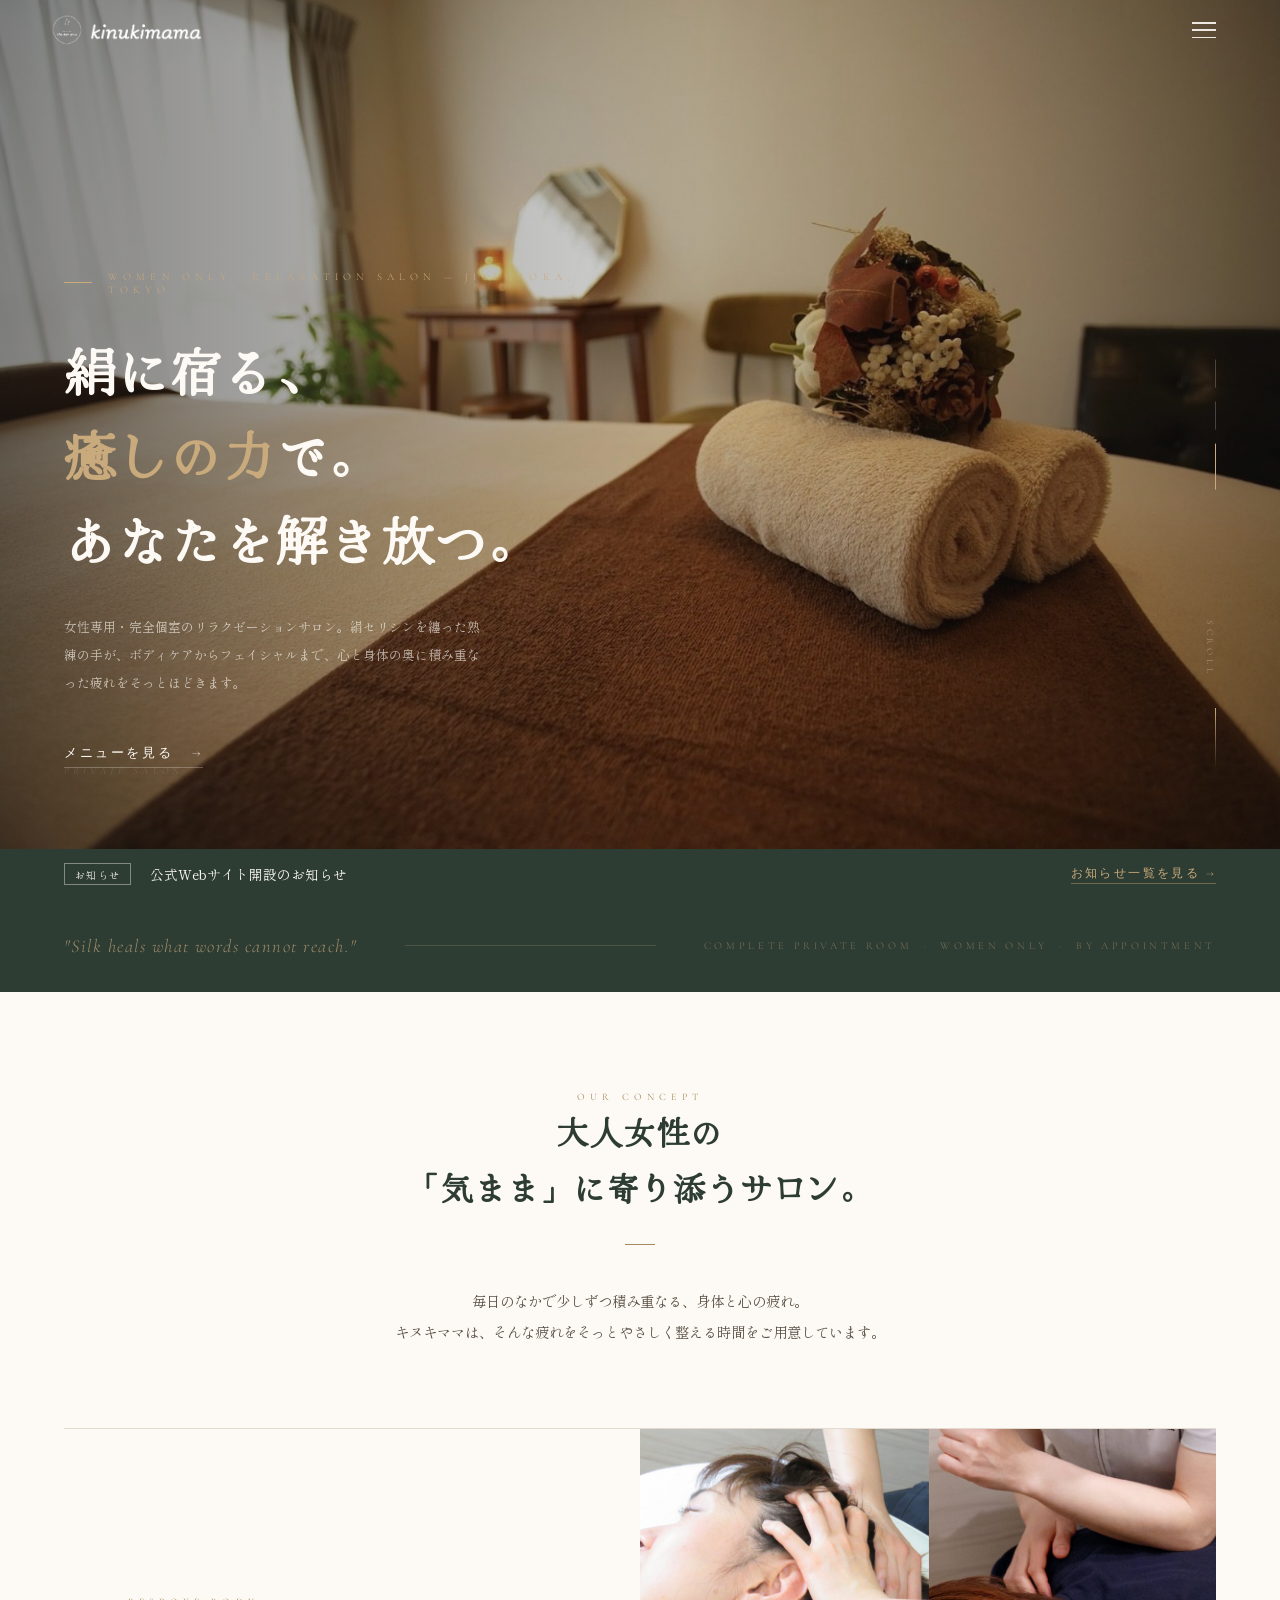
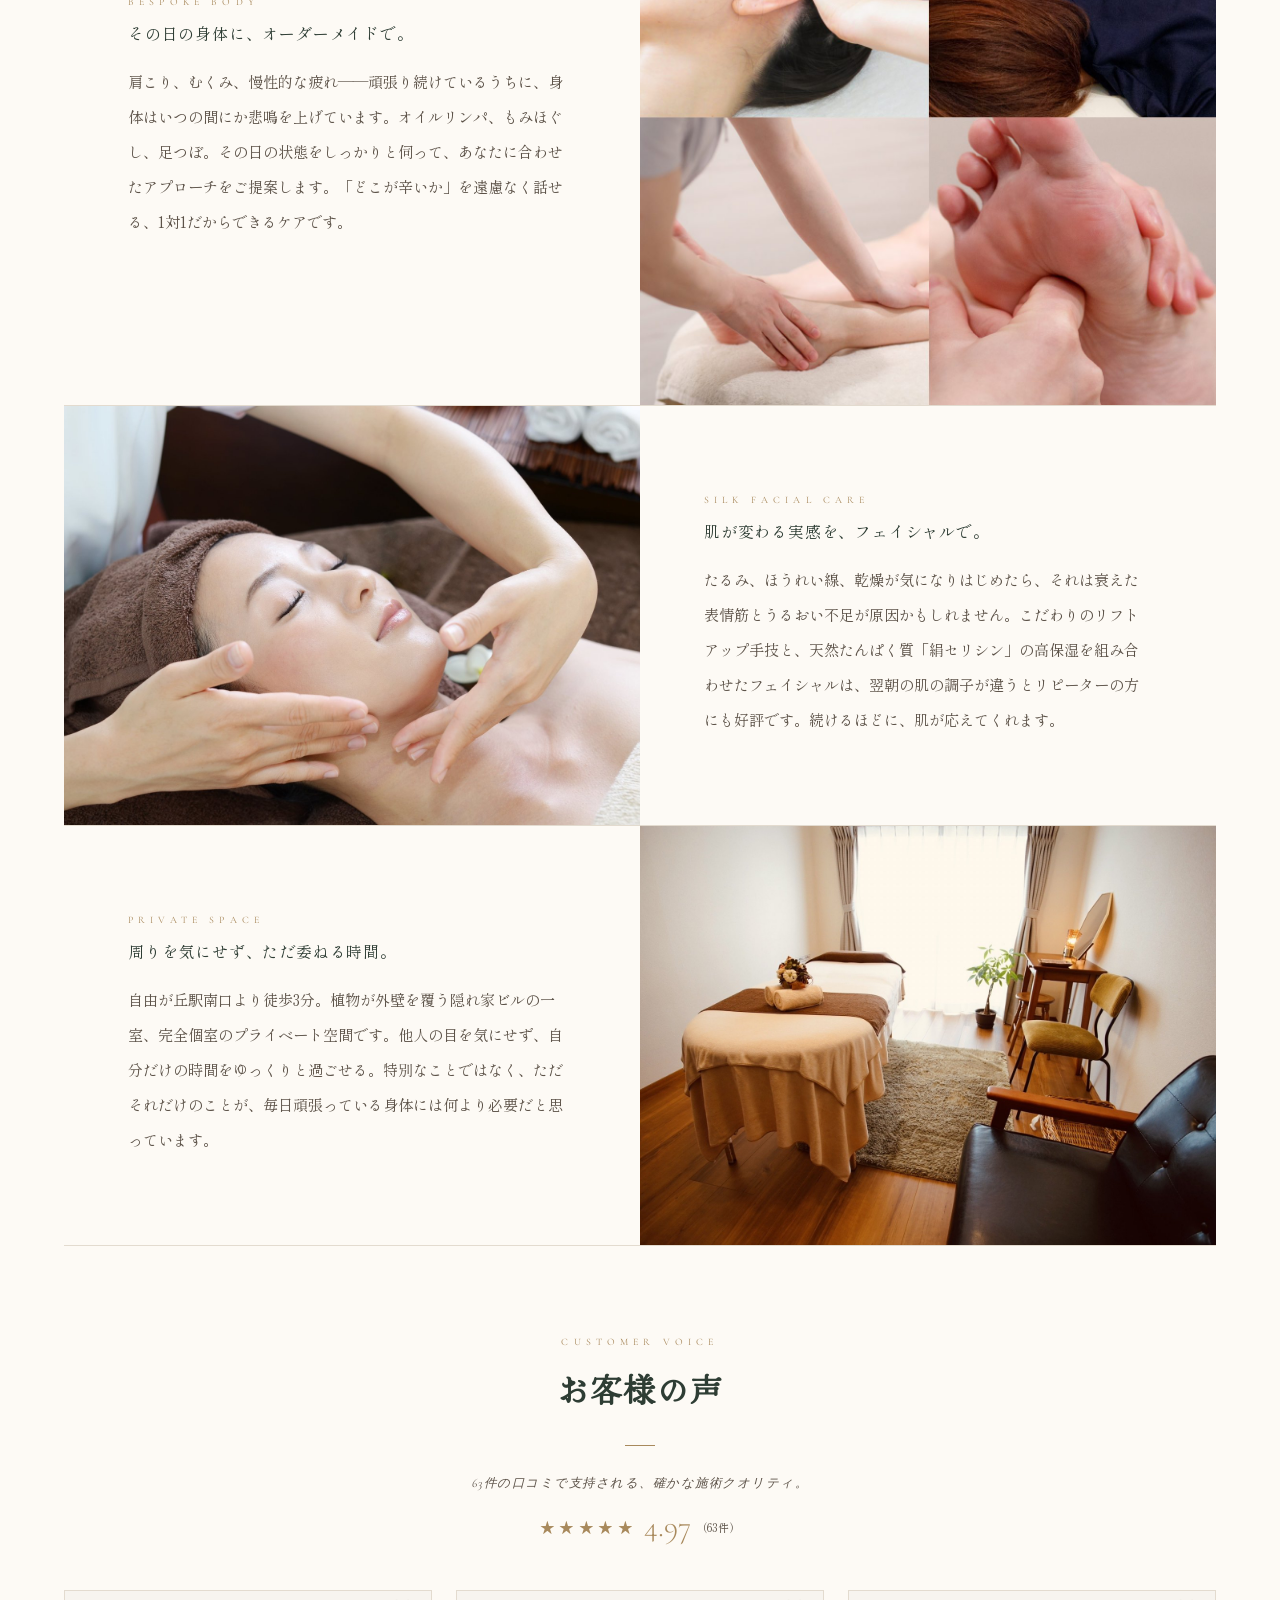
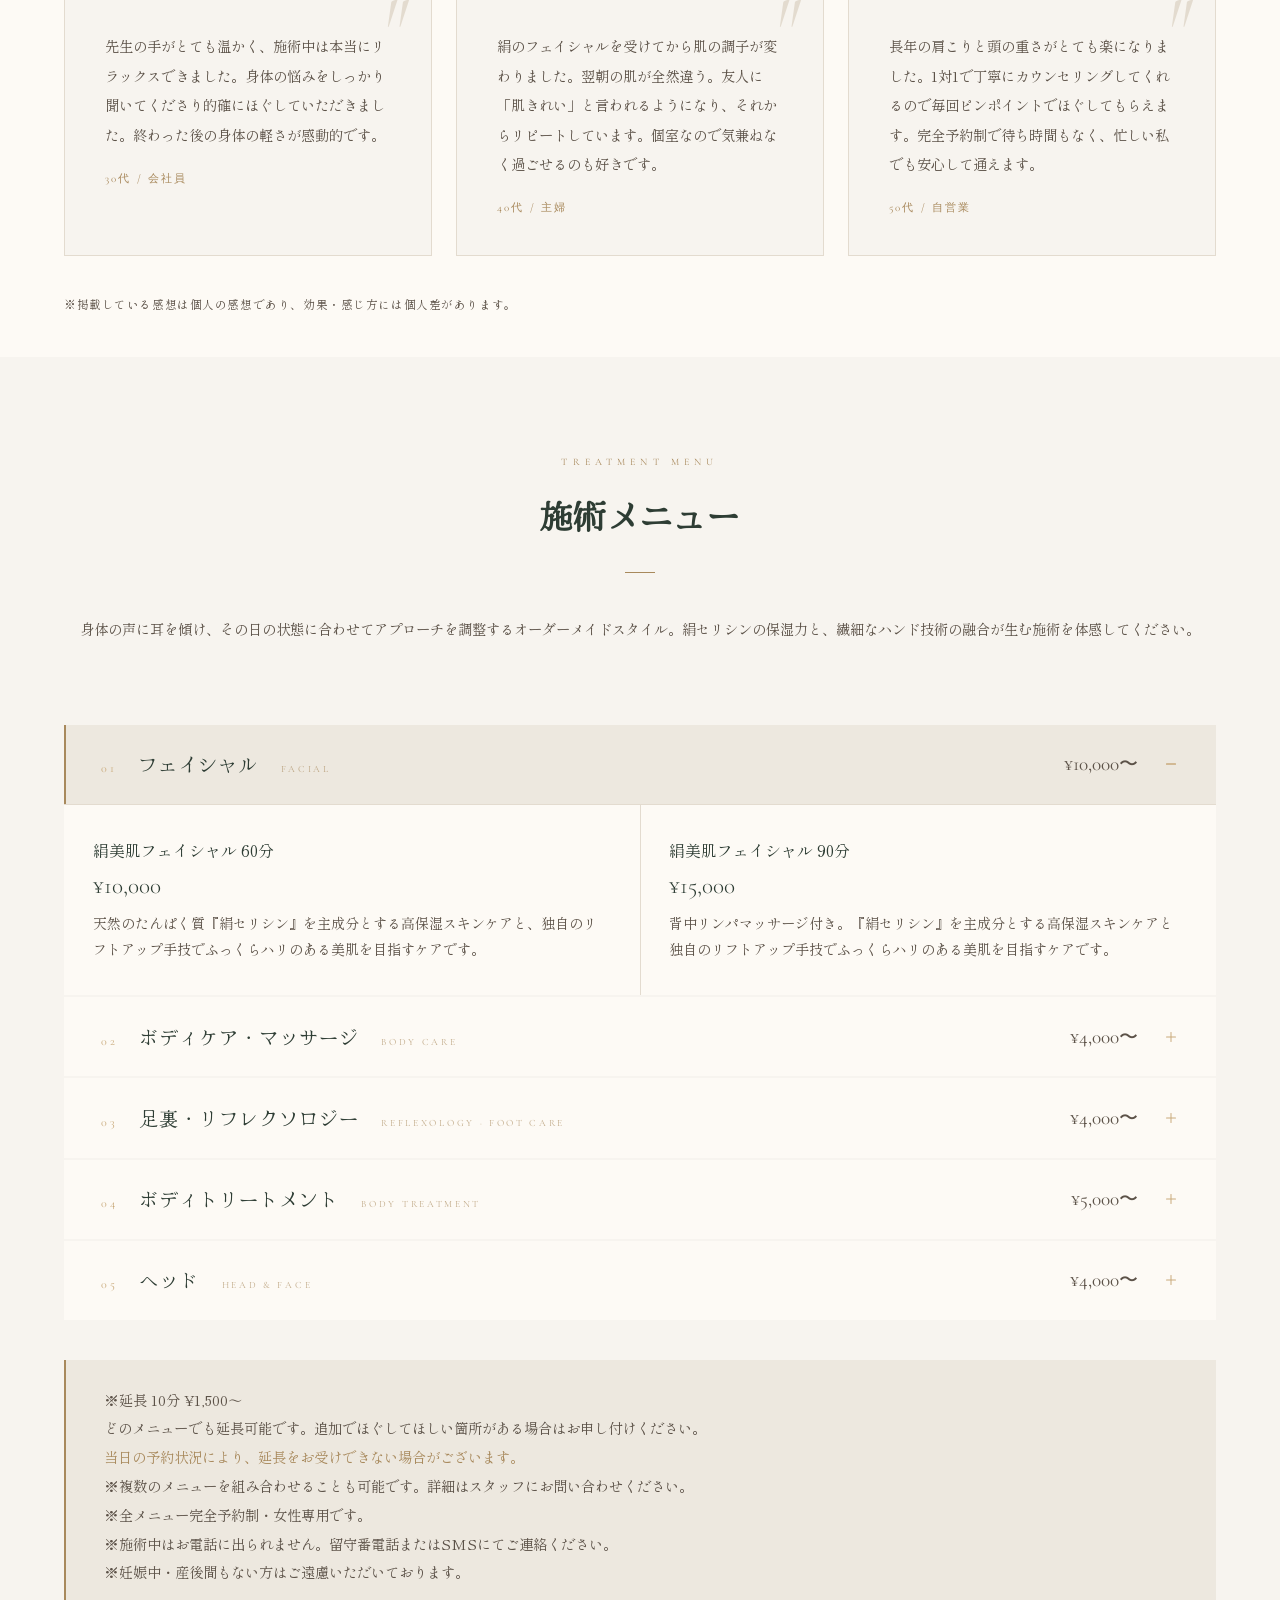
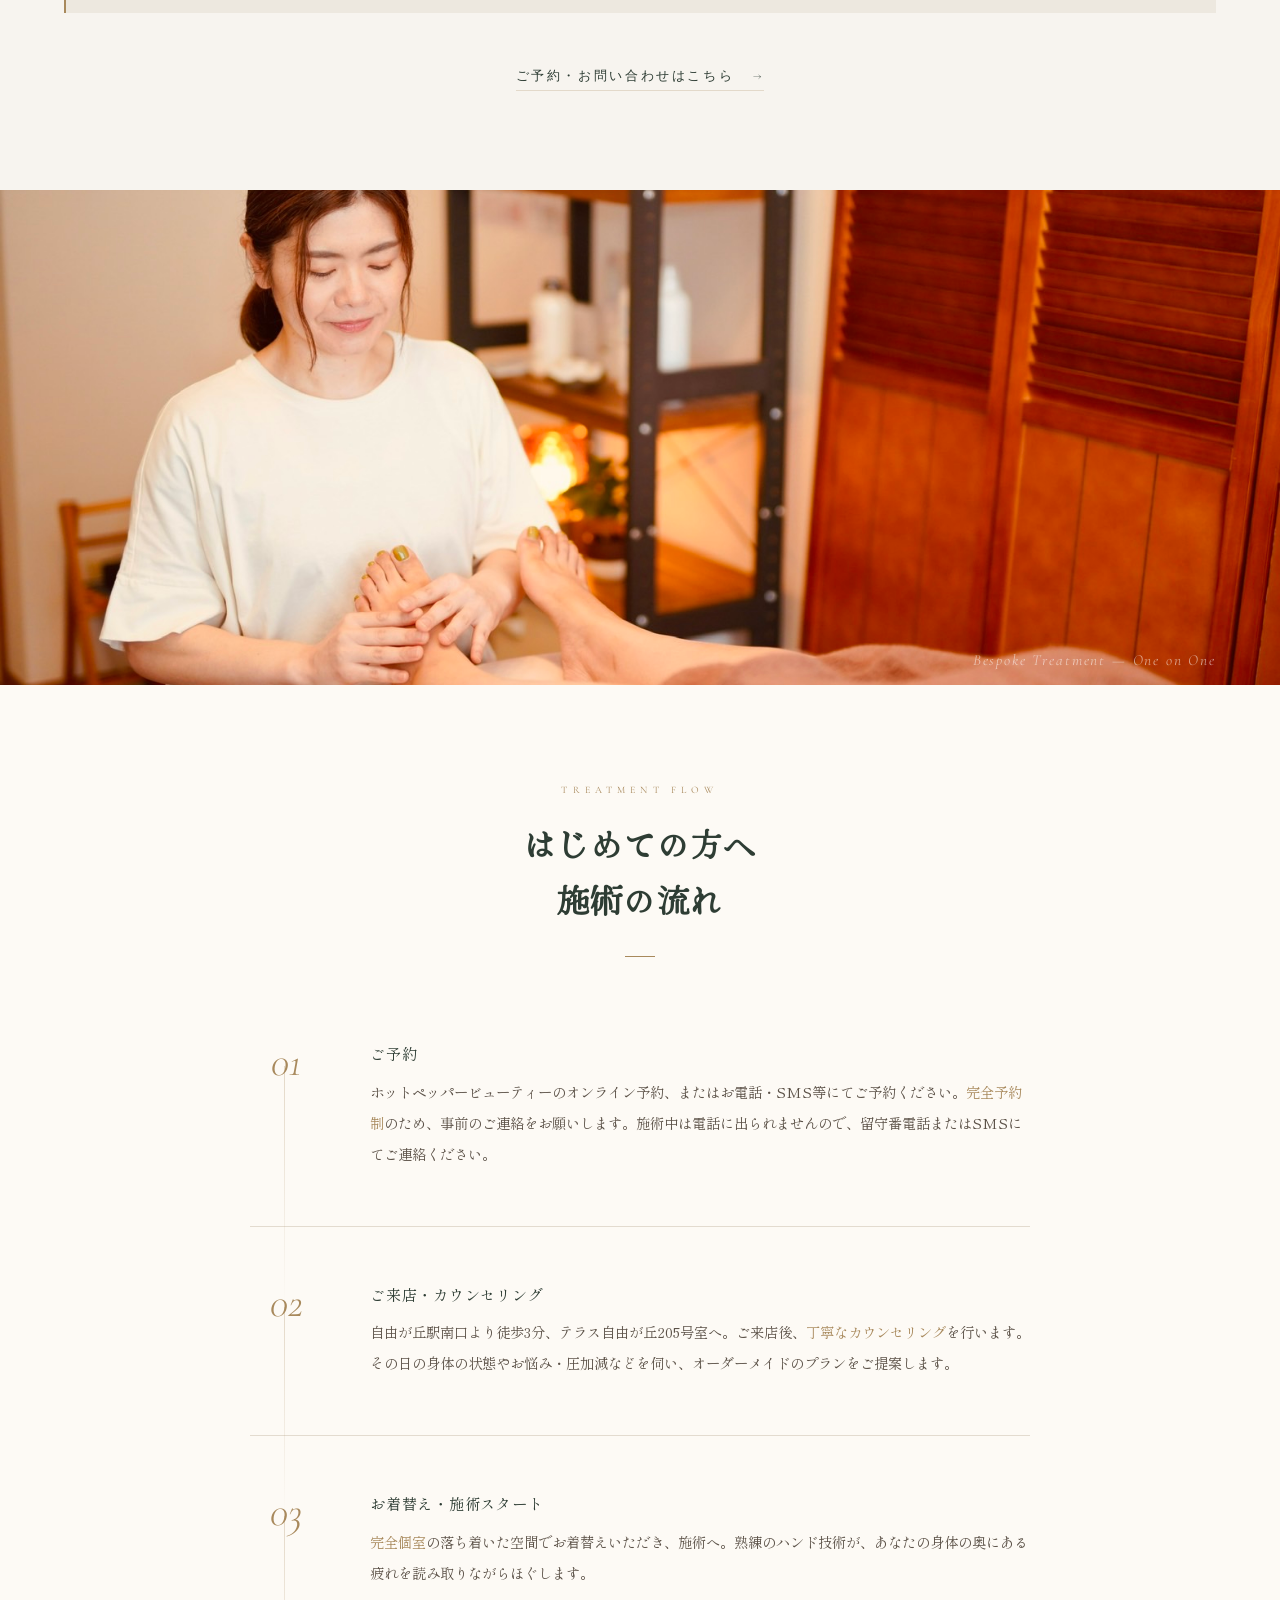
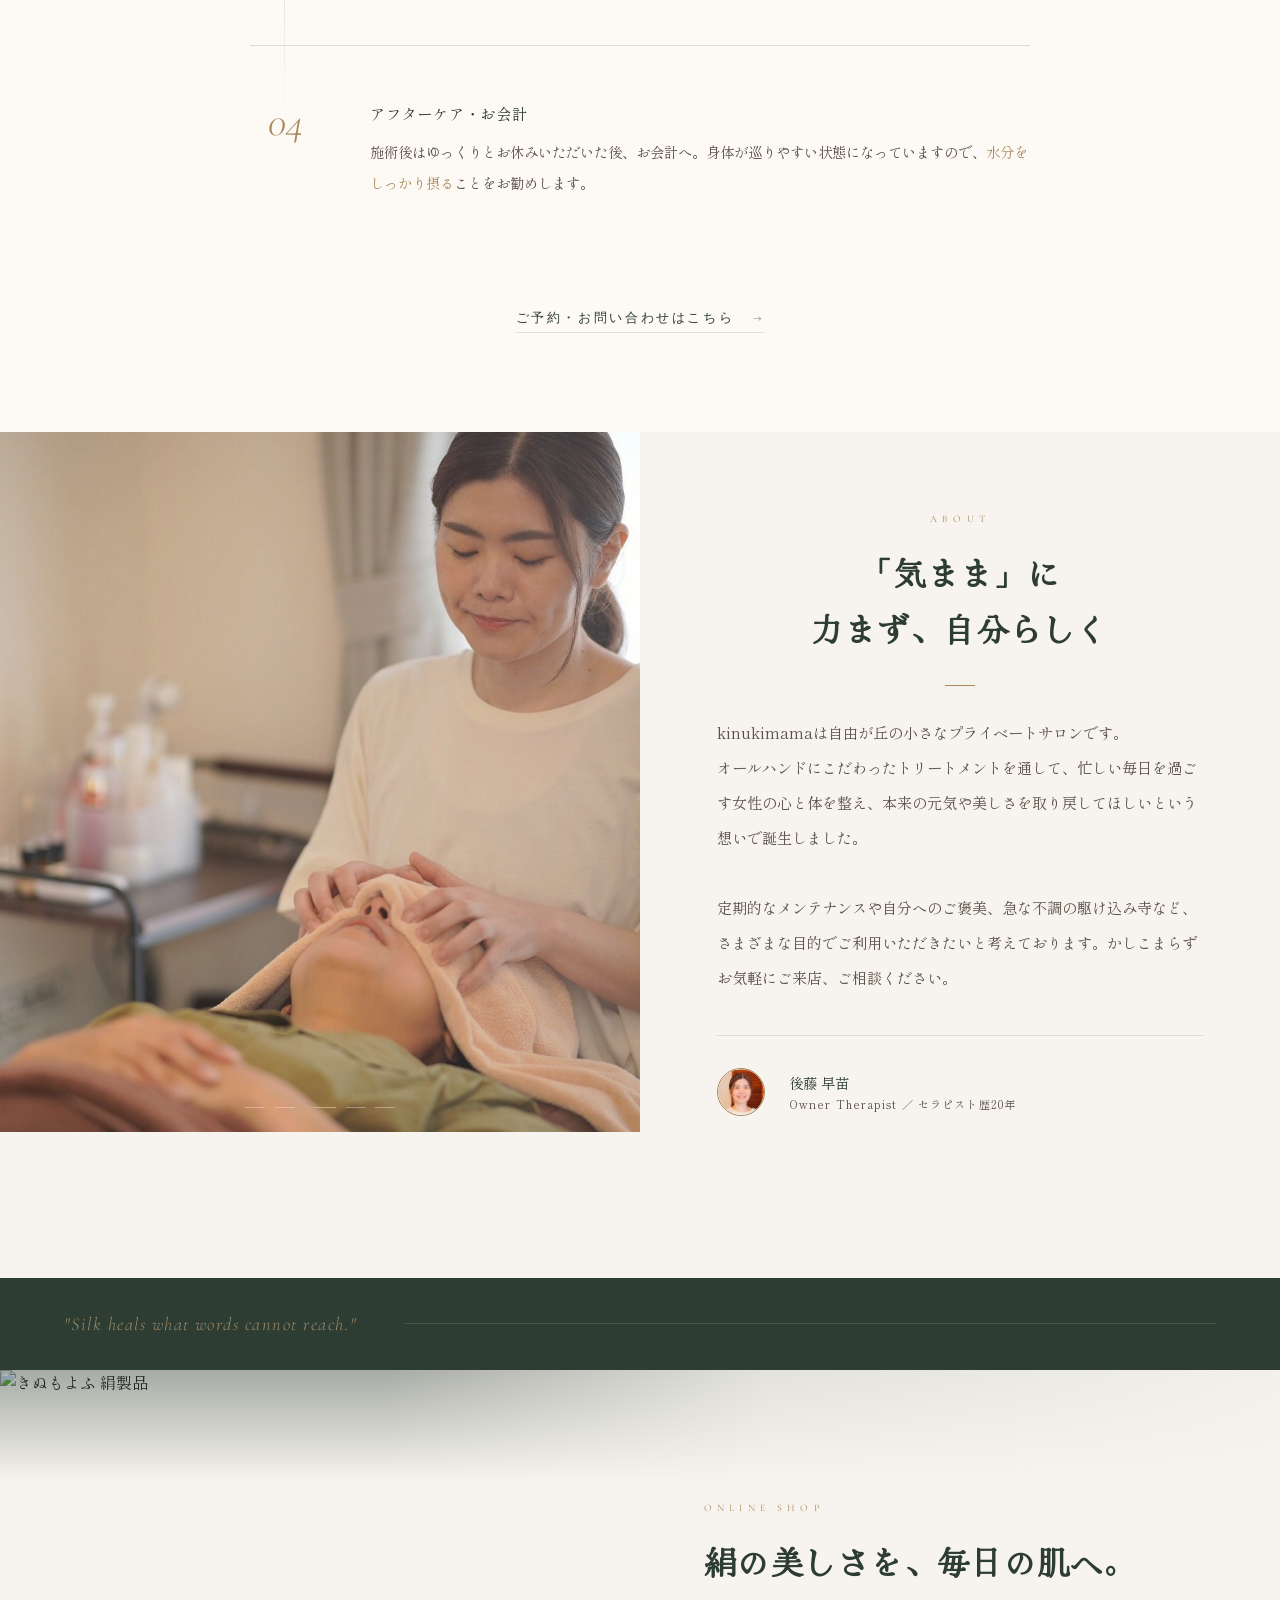
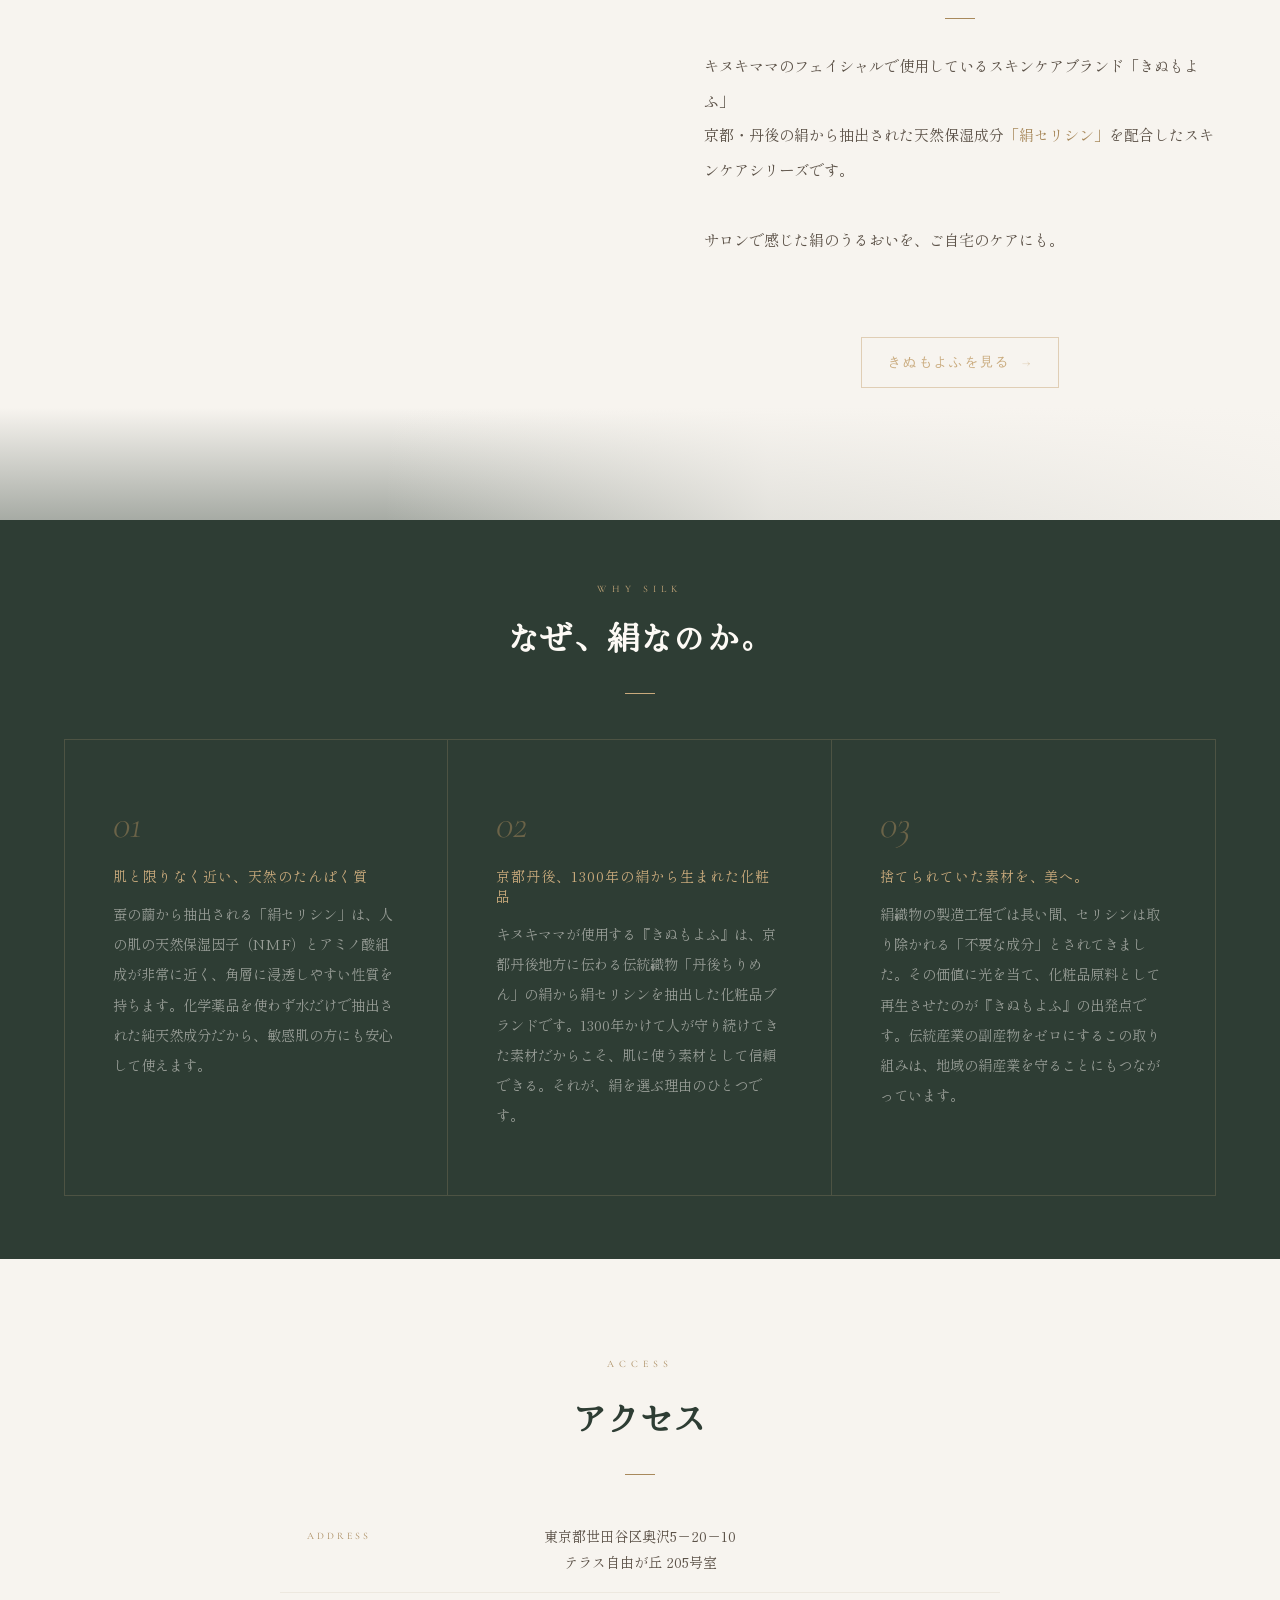
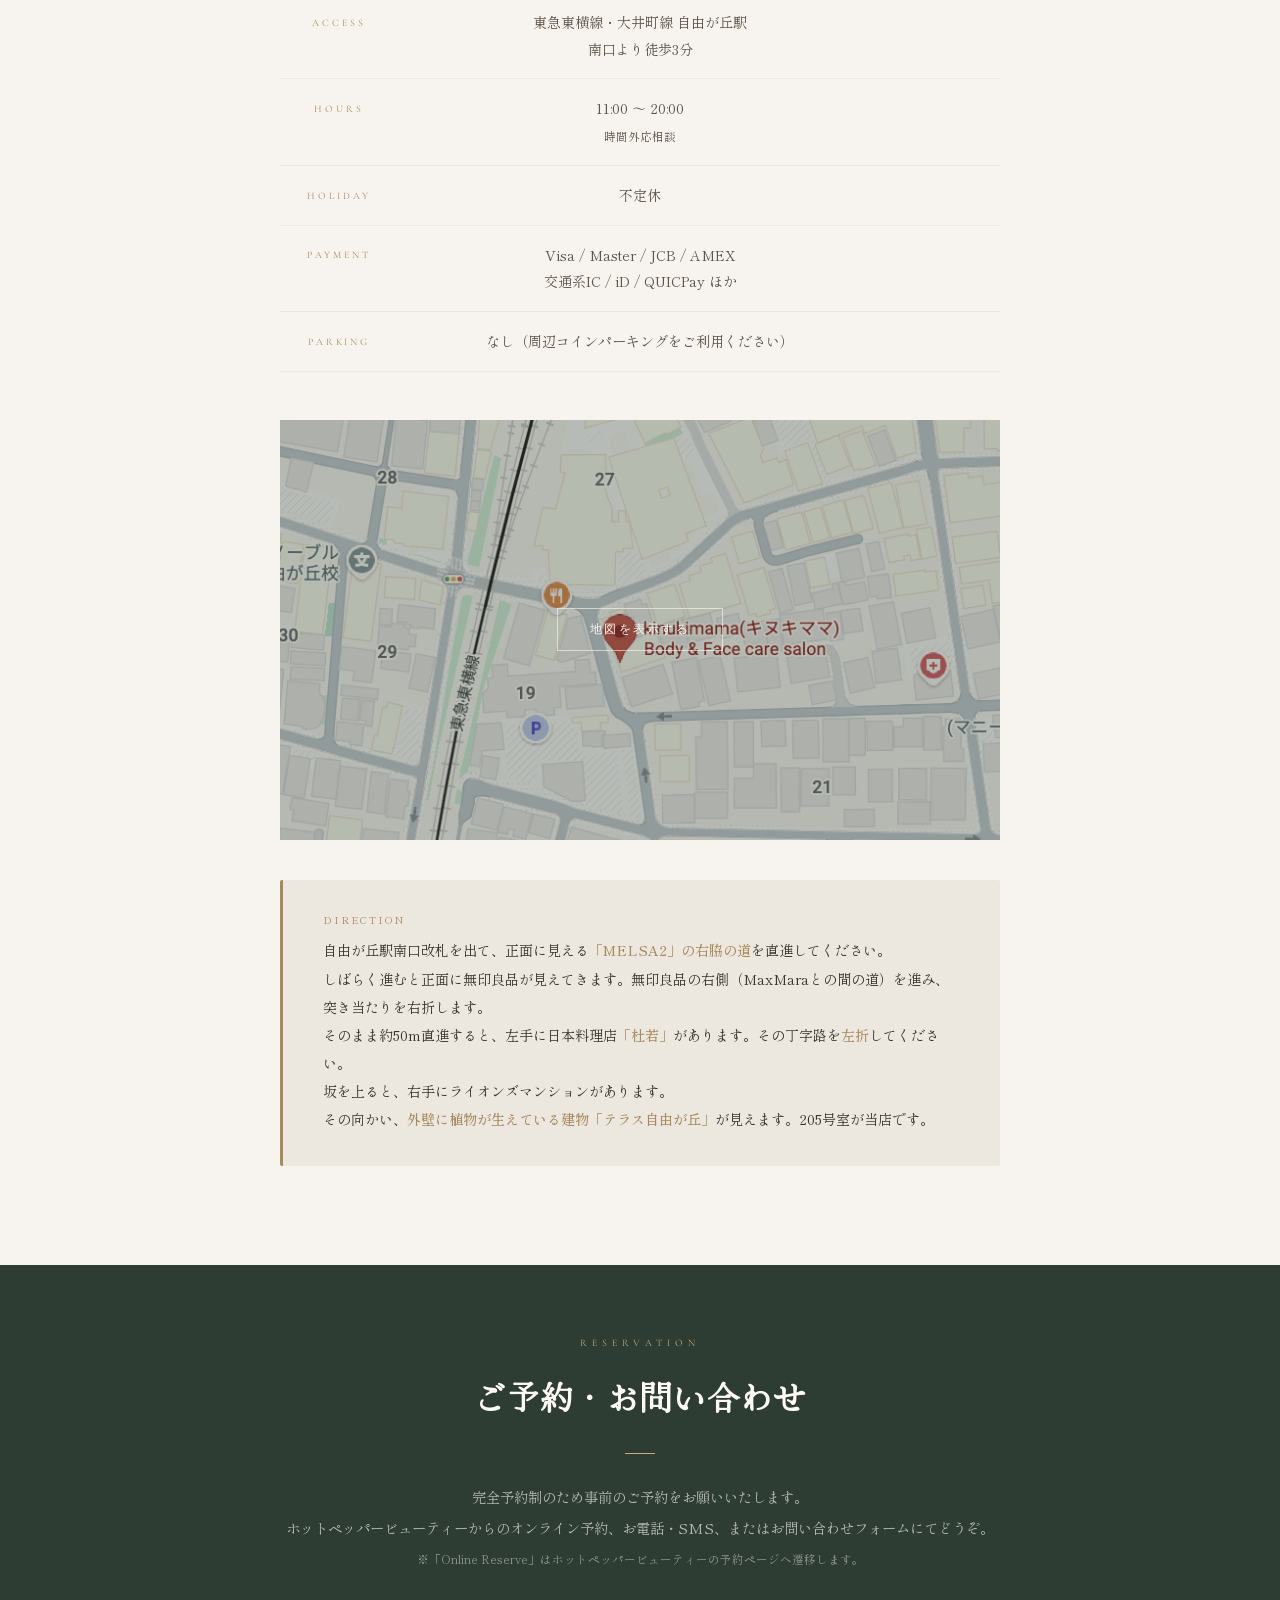
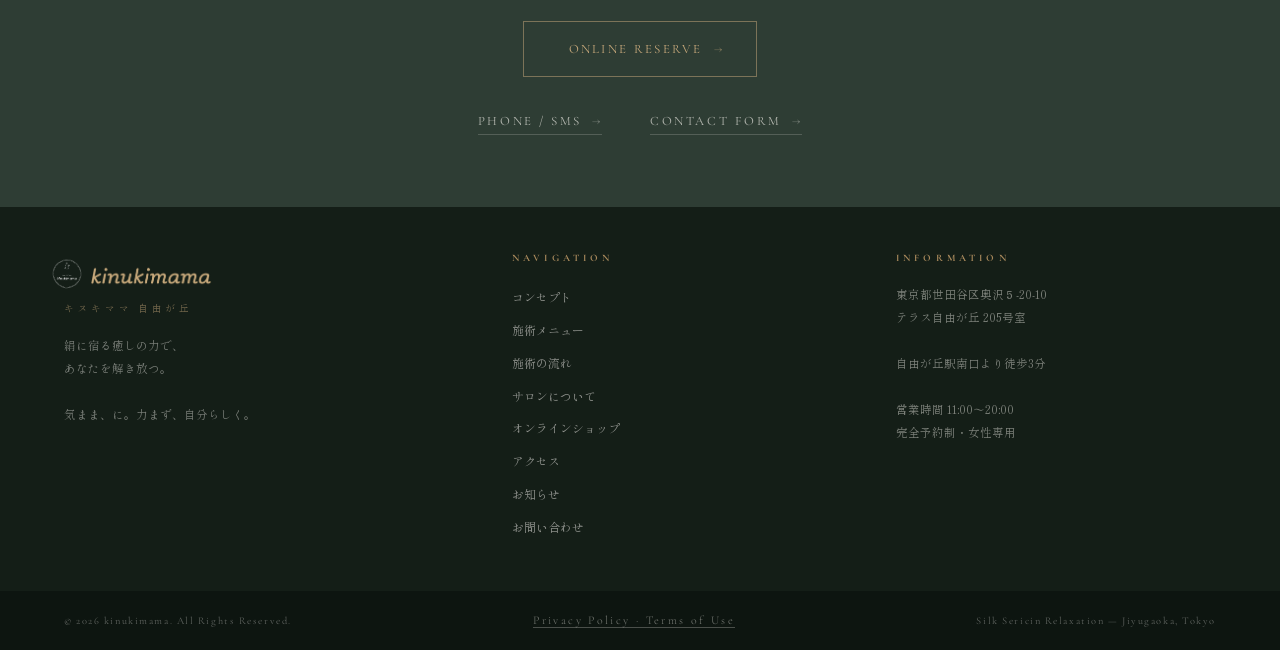
==== index.html @ 352c9c09 "ドロワーcontact削除" ====
<!DOCTYPE html>
<html lang="ja">
<head>
<meta charset="UTF-8">
<meta name="viewport" content="width=device-width, initial-scale=1.0, viewport-fit=cover">
<meta name="theme-color" content="#2E3D34">
<meta name="description" content="東京・自由が丘の女性専用・完全個室リラクゼーションサロン。絹セリシンを使ったフェイシャルとボディケアで、心と身体の疲れをほどきます。東急東横線・大井町線 自由が丘駅南口より徒歩3分。">
<script>if(new URLSearchParams(location.search).get('skip'))document.documentElement.classList.add('skip-loader');</script>
<title>キヌキママ｜東京・自由が丘の女性専用リラクゼーションサロン</title>
<link rel="icon" type="image/png" href="images/favicon.png">
<link rel="apple-touch-icon" href="images/favicon.png">
<link rel="canonical" href="https://kinukimama.com/">

<!-- OGP / SNS CARD -->
<meta property="og:type" content="website">
<meta property="og:site_name" content="kinukimama｜キヌキママ">
<meta property="og:title" content="キヌキママ｜東京・自由が丘の女性専用リラクゼーションサロン">
<meta property="og:description" content="東京・自由が丘の完全個室・女性専用リラクゼーションサロン。絹セリシンを使った熟練の手が、ボディケアからフェイシャルまで心と身体の疲れをほどきます。">
<meta property="og:url" content="https://kinukimama.com/">
<meta property="og:image" content="https://kinukimama.com/images/img_jpg_008.jpg">
<meta property="og:locale" content="ja_JP">
<meta name="twitter:card" content="summary_large_image">
<meta name="twitter:title" content="キヌキママ｜東京・自由が丘の女性専用リラクゼーションサロン">
<meta name="twitter:description" content="東京・自由が丘の完全個室・女性専用リラクゼーションサロン。絹セリシンを使った熟練の手が、ボディケアからフェイシャルまで心と身体の疲れをほどきます。">
<meta name="twitter:image" content="https://kinukimama.com/images/img_jpg_008.jpg">
<link rel="preconnect" href="https://fonts.googleapis.com">
<link rel="preconnect" href="https://fonts.gstatic.com" crossorigin>
<link href="https://fonts.googleapis.com/css2?family=Cormorant+Garamond:ital,wght@0,300;0,400;0,600;1,300;1,400;1,600&family=Hina+Mincho&family=Shippori+Mincho+B1:wght@400;500&family=Cormorant:ital,wght@1,300;1,400&display=swap" rel="stylesheet">
<link rel="stylesheet" href="style.css">

<!-- Google Analytics -->
<script async src="https://www.googletagmanager.com/gtag/js?id=G-9M1DLZXFLX"></script>
<script>
  window.dataLayer = window.dataLayer || [];
  function gtag(){dataLayer.push(arguments);}
  gtag('js', new Date());
  gtag('config', 'G-9M1DLZXFLX');
</script>
<script src="https://cdn.jsdelivr.net/npm/marked/marked.min.js"></script>
<link rel="preload" as="image" href="images/img_jpg_001.jpg">
<script type="application/ld+json">
{
  "@context": "https://schema.org",
  "@type": "HealthAndBeautyBusiness",
  "name": "kinukimama（キヌキママ）",
  "url": "https://kinukimama.com",
  "image": "https://kinukimama.com/images/img_jpg_008.jpg",
  "description": "東京・自由が丘の女性専用・完全個室リラクゼーションサロン。絹セリシンを使ったフェイシャルとボディケアで、心と身体の疲れをほどきます。",
  "address": {
    "@type": "PostalAddress",
    "streetAddress": "奥沢5-20-10 テラス自由が丘205号室",
    "addressLocality": "世田谷区",
    "addressRegion": "東京都",
    "postalCode": "158-0083",
    "addressCountry": "JP"
  },
  "geo": {
    "@type": "GeoCoordinates",
    "latitude": 35.605996,
    "longitude": 139.668536
  },
  "telephone": "08029662594",
  "openingHours": "Mo,Tu,We,Th,Fr,Sa,Su 11:00-20:00",
  "priceRange": "¥¥",
  "amenityFeature": [
    {"@type": "LocationFeatureSpecification", "name": "完全個室", "value": true},
    {"@type": "LocationFeatureSpecification", "name": "女性専用", "value": true},
    {"@type": "LocationFeatureSpecification", "name": "完全予約制", "value": true}
  ]
}
</script>
</head>

<body>
<!-- LOADER -->
<div class="loader" id="loader"><img class="loader-logo" src="images/img_png_001.png" alt="kinukimama"><span class="loader-sub">Jiyugaoka, Tokyo</span></div>

<!-- NAV -->
<nav id="nav">
  <a href="#" class="logo">
    <span class="logo-img-wrap">
      <img class="logo-white" src="images/img_png_001.png" alt="kinukimama">
      <img class="logo-green" src="images/img_png_green.png" alt="kinukimama">
    </span>
    <span class="logo-text-wrap">
      <img class="logo-txt-white" src="images/logo_kk_white.png" alt="kinukimama">
      <img class="logo-txt-green" src="images/logo_kk_green.png" alt="kinukimama">
    </span>
  </a>
    <button class="burger" id="burger" aria-label="メニューを開く">
    <span></span><span></span><span></span>
  </button>
</nav>

<!-- Drawer -->
<div class="nav-drawer" id="navDrawer">
  <ul class="drawer-links">
    <li><a href="#concept"><span class="link-en">Concept</span><span class="link-ja">コンセプト</span></a></li>
    <li><a href="#menu"><span class="link-en">Menu</span><span class="link-ja">施術メニュー</span></a></li>
    <li><a href="#flow"><span class="link-en">Flow</span><span class="link-ja">施術の流れ</span></a></li>
    <li><a href="#about"><span class="link-en">About</span><span class="link-ja">サロンについて</span></a></li>
    <li><a href="shop.html"><span class="link-en">Kinumoyou</span><span class="link-ja">きぬもよふ</span></a></li>
    <li><a href="#access"><span class="link-en">Access</span><span class="link-ja">アクセス</span></a></li>
  </ul>
  <div class="drawer-cta-wrap">
    <a href="#contact" class="drawer-cta">
      <span class="cta-ja">ご予約はこちら</span>
      <span class="drawer-cta-circle">
        <span class="drawer-cta-circle-bar"></span>
      </span>
    </a>
  </div>
</div>
<div class="drawer-overlay" id="drawerOverlay"></div>

<!-- HERO -->
<section class="hero">
  <div class="hero-slides">
    <div class="hero-slide active">
      <img src="images/img_jpg_001.jpg" alt="絹セリシンのイメージ">
      <span class="hero-slide-label">Silk Sericin</span>
    </div>
    <div class="hero-slide">
      <img src="images/img_jpg_016.jpg" alt="キヌキママの施術風景">
      <span class="hero-slide-label">Treatment</span>
    </div>
    <div class="hero-slide">
      <img src="images/img_jpg_003.jpg" alt="自由が丘のプライベートサロン内装">
      <span class="hero-slide-label">Private Salon</span>
    </div>
  </div>
  <div class="hero-veil"></div>

  <!-- ドットナビ -->
  <div class="hero-dots">
    <div class="hero-dot active" data-idx="0"></div>
    <div class="hero-dot" data-idx="1"></div>
    <div class="hero-dot" data-idx="2"></div>
  </div>
  <div class="hero-body">
    <div class="hero-left">
      <div class="h-eyebrow">
        <div class="h-line"></div>
        <span>Women Only · Relaxation Salon — Jiyugaoka, Tokyo</span>
      </div>
      <h1 class="hero-h1">絹に宿る、<br><em>癒しの力</em>で。<br>あなたを解き放つ。</h1>
      <p class="hero-p">女性専用・完全個室のリラクゼーションサロン。絹セリシンを纏った熟練の手が、ボディケアからフェイシャルまで、心と身体の奥に積み重なった疲れをそっとほどきます。</p>
      <a href="#menu" class="hero-link">メニューを見る<span class="hero-link-arrow">&nbsp;→</span></a>
    </div>
    <div class="hero-right">
      <span class="hero-scroll-txt">Scroll</span>
      <div class="hero-bar"></div>
    </div>
  </div>
</section>

<!-- TAGLINE STRIP -->
<div class="news-banner" id="newsBanner" style="display:none;">
  <span class="nb-tag" id="nbTag"></span>
  <a href="news.html" class="nb-title" id="nbTitle"></a>
  <a href="news.html" class="nb-link">お知らせ一覧を見る <span class="nb-link-arrow">→</span></a>
</div>
<div class="tagline-strip">
  <span class="ts-text">"Silk heals what words cannot reach."</span>
  <div class="ts-rule"></div>
  <span class="ts-text" style="font-style:normal;font-size:0.65rem;letter-spacing:0.35em;color:rgba(201,170,124,0.5)">COMPLETE PRIVATE ROOM &nbsp;·&nbsp; WOMEN ONLY &nbsp;·&nbsp; BY APPOINTMENT</span>
</div>


<!-- CONCEPT -->
<section class="philosophy" id="concept">
  <div class="phil-header reveal">
    <span class="sec-label">Our Concept</span>
    <h2 class="sec-h" style="color:var(--sage)">大人女性の<br>「気まま」に寄り添うサロン。</h2>
    <div class="sec-rule" style="margin:1.8rem auto;"></div>
    <p class="menu-intro-txt reveal" style="transition-delay:0.1s">毎日のなかで少しずつ積み重なる、身体と心の疲れ。<br>キヌキママは、そんな疲れをそっとやさしく整える時間をご用意しています。</p>
  </div>
  <div class="phil-blocks">
    <div class="phil-block reveal">
      <div class="pb-txt">
        <span class="pb-num">Bespoke Body</span>
        <div class="pb-title">その日の身体に、オーダーメイドで。</div>
        <p class="body-copy">肩こり、むくみ、慢性的な疲れ——頑張り続けているうちに、身体はいつの間にか悲鳴を上げています。オイルリンパ、もみほぐし、足つぼ。その日の状態をしっかりと伺って、あなたに合わせたアプローチをご提案します。「どこが辛いか」を遠慮なく話せる、1対1だからできるケアです。</p>
      </div>
      <div class="pb-img">
        <img src="images/img_jpg_006.jpg" alt="ボディケア・マッサージの施術">
      </div>
    </div>
    <div class="phil-block reveal" style="transition-delay:0.1s">
      <div class="pb-txt">
        <span class="pb-num">Silk Facial Care</span>
        <div class="pb-title">肌が変わる実感を、フェイシャルで。</div>
        <p class="body-copy">たるみ、ほうれい線、乾燥が気になりはじめたら、それは衰えた表情筋とうるおい不足が原因かもしれません。こだわりのリフトアップ手技と、天然たんぱく質「絹セリシン」の高保湿を組み合わせたフェイシャルは、翌朝の肌の調子が違うとリピーターの方にも好評です。続けるほどに、肌が応えてくれます。</p>
      </div>
      <div class="pb-img">
        <img src="images/img_jpg_002.jpg" alt="絹セリシンを使ったフェイシャル施術">
      </div>
    </div>
    <div class="phil-block reveal" style="transition-delay:0.2s">
      <div class="pb-txt">
        <span class="pb-num">Private Space</span>
        <div class="pb-title">周りを気にせず、ただ委ねる時間。</div>
        <p class="body-copy">自由が丘駅南口より徒歩3分。植物が外壁を覆う隠れ家ビルの一室、完全個室のプライベート空間です。他人の目を気にせず、自分だけの時間をゆっくりと過ごせる。特別なことではなく、ただそれだけのことが、毎日頑張っている身体には何より必要だと思っています。</p>
      </div>
      <div class="pb-img">
        <img src="images/img_jpg_008.jpg" alt="完全個室のプライベート空間">
      </div>
    </div>
  </div>
</section>

<!-- VOICE -->
<section class="voice">
  <div class="voice-hd reveal">
    <span class="sec-label">Customer Voice</span>
    <h2 class="sec-h" style="color:var(--sage);margin-top:0.8rem;">お客様の声</h2>
    <div class="sec-rule" style="margin:1.8rem auto;"></div>
    <p class="voice-sub">63件の口コミで支持される、確かな施術クオリティ。</p>
    <div class="voice-rating">
      <span class="star">★</span><span class="star">★</span><span class="star">★</span><span class="star">★</span><span class="star">★</span>
      <span class="v-score">4.97</span><span class="v-cnt">（63件）</span>
    </div>
  </div>
  <div class="voice-grid">
    <div class="vc reveal">
      <p class="vc-txt">先生の手がとても温かく、施術中は本当にリラックスできました。身体の悩みをしっかり聞いてくださり的確にほぐしていただきました。終わった後の身体の軽さが感動的です。</p>
      <div class="vc-from">30代 / 会社員</div>
    </div>
    <div class="vc reveal" style="transition-delay:0.15s">
      <p class="vc-txt">絹のフェイシャルを受けてから肌の調子が変わりました。翌朝の肌が全然違う。友人に「肌きれい」と言われるようになり、それからリピートしています。個室なので気兼ねなく過ごせるのも好きです。</p>
      <div class="vc-from">40代 / 主婦</div>
    </div>
    <div class="vc reveal" style="transition-delay:0.3s">
      <p class="vc-txt">長年の肩こりと頭の重さがとても楽になりました。1対1で丁寧にカウンセリングしてくれるので毎回ピンポイントでほぐしてもらえます。完全予約制で待ち時間もなく、忙しい私でも安心して通えます。</p>
      <div class="vc-from">50代 / 自営業</div>
    </div>
  </div>
  <p class="voice-disclaimer">※掲載している感想は個人の感想であり、効果・感じ方には個人差があります。</p>
</section>

<!-- MENU -->
<section class="menu" id="menu">
  <div class="menu-top">
    <div class="reveal">
      <span class="sec-label">Treatment Menu</span>
      <h2 class="sec-h" style="color:var(--sage);margin-top:1.2rem;">施術メニュー</h2>
      <div class="sec-rule" style="margin:1.8rem auto;"></div>
      <p class="menu-intro-txt reveal" style="transition-delay:0.15s">身体の声に耳を傾け、その日の状態に合わせてアプローチを調整するオーダーメイドスタイル。絹セリシンの保湿力と、繊細なハンド技術の融合が生む施術を体感してください。</p>
    </div>
  </div>
  <div class="ac-list reveal">

    <!-- 01 フェイシャル -->
    <div class="ac-item open">
      <div class="ac-head">
        <div class="ac-head-left">
          <span class="ac-num">01</span>
          <span class="ac-title-ja">フェイシャル</span>
          <span class="ac-title-en">Facial</span>
        </div>
        <div class="ac-head-right">
          <span class="ac-price-range">¥10,000〜</span>
          <div class="ac-arrow"></div>
        </div>
      </div>
      <div class="ac-body">
        <div class="ac-body-inner">
          <div class="ac-cards col-2">
            <div class="ac-card">
              <div class="ac-card-name">絹美肌フェイシャル 60分</div>
              <div class="ac-card-price">¥10,000</div>
              <p class="ac-card-desc">天然のたんぱく質『絹セリシン』を主成分とする高保湿スキンケアと、独自のリフトアップ手技でふっくらハリのある美肌を目指すケアです。</p>
            </div>
            <div class="ac-card">
              <div class="ac-card-name">絹美肌フェイシャル 90分</div>
              <div class="ac-card-price">¥15,000</div>
              <p class="ac-card-desc">背中リンパマッサージ付き。『絹セリシン』を主成分とする高保湿スキンケアと独自のリフトアップ手技でふっくらハリのある美肌を目指すケアです。</p>
            </div>
          </div>
        </div>
      </div>
    </div>

    <!-- 02 ボディケア・マッサージ -->
    <div class="ac-item">
      <div class="ac-head">
        <div class="ac-head-left">
          <span class="ac-num">02</span>
          <span class="ac-title-ja">ボディケア・マッサージ</span>
          <span class="ac-title-en">Body Care</span>
        </div>
        <div class="ac-head-right">
          <span class="ac-price-range">¥4,000〜</span>
          <div class="ac-arrow"></div>
        </div>
      </div>
      <div class="ac-body">
        <div class="ac-body-inner">
          <div class="ac-cards col-3">
            <div class="ac-card">
              <div class="ac-card-name">もみほぐし 30分</div>
              <div class="ac-card-price">¥4,000</div>
              <p class="ac-card-desc">ご希望のお疲れ箇所をじっくり圧でほぐし、強張った筋肉の緊張をゆるめます（目安：上半身or腰〜脚）</p>
            </div>
            <div class="ac-card">
              <div class="ac-card-name">もみほぐし 60分</div>
              <div class="ac-card-price">¥7,800</div>
              <p class="ac-card-desc">じっくり圧で全身をほぐし、強張った筋肉の緊張をゆるめます。</p>
            </div>
            <div class="ac-card">
              <div class="ac-card-name">もみほぐし 90分</div>
              <div class="ac-card-price">¥11,000</div>
              <p class="ac-card-desc">じっくり圧で全身＋気になる部位は重点的にほぐし、強張った筋肉の緊張をゆるめます。</p>
            </div>
          </div>
        </div>
      </div>
    </div>

    <!-- 03 足裏・リフレクソロジー -->
    <div class="ac-item">
      <div class="ac-head">
        <div class="ac-head-left">
          <span class="ac-num">03</span>
          <span class="ac-title-ja">足裏・リフレクソロジー</span>
          <span class="ac-title-en">Reflexology · Foot Care</span>
        </div>
        <div class="ac-head-right">
          <span class="ac-price-range">¥4,000〜</span>
          <div class="ac-arrow"></div>
        </div>
      </div>
      <div class="ac-body">
        <div class="ac-body-inner">
          <div class="ac-cards col-4">
            <div class="ac-card">
              <div class="ac-card-name">足つぼ 30分</div>
              <div class="ac-card-price">¥4,000</div>
              <p class="ac-card-desc">足裏の反射区を痛気持ちいい圧で刺激する台湾式のリフレクソロジー。30分で全身をケアできる万能トリートメント。</p>
            </div>
            <div class="ac-card">
              <div class="ac-card-name">レッグリンパドレナージュ 30分</div>
              <div class="ac-card-price">¥4,000</div>
              <p class="ac-card-desc">脚部全体のリンパの流れをケアします。むくみでパンパンになってしまった脚をスッキリと整えたい方に。</p>
            </div>
            <div class="ac-card">
              <div class="ac-card-name">足つぼ 60分</div>
              <div class="ac-card-price">¥7,800</div>
              <p class="ac-card-desc">足裏の反射区刺激＋脚部オイルリンパドレナージュ。とにかく足の疲れ・むくみをスッキリさせたい時はこちら。</p>
            </div>
            <div class="ac-card">
              <div class="ac-card-name">足裏角質ケア 40分</div>
              <div class="ac-card-price">¥5,000</div>
              <p class="ac-card-desc">足裏の硬くなった角質を除去して柔らかい肌に整えます。ガサガサかかとやヒールだこが気になる方におすすめ。</p>
            </div>
          </div>
        </div>
      </div>
    </div>

    <!-- 04 ボディトリートメント -->
    <div class="ac-item">
      <div class="ac-head">
        <div class="ac-head-left">
          <span class="ac-num">04</span>
          <span class="ac-title-ja">ボディトリートメント</span>
          <span class="ac-title-en">Body Treatment</span>
        </div>
        <div class="ac-head-right">
          <span class="ac-price-range">¥5,000〜</span>
          <div class="ac-arrow"></div>
        </div>
      </div>
      <div class="ac-body">
        <div class="ac-body-inner">
          <div class="ac-cards col-3">
            <div class="ac-card">
              <div class="ac-card-name">上半身オイルトリートメント 30分</div>
              <div class="ac-card-price">¥5,000</div>
              <p class="ac-card-desc">流れるようなストロークと心地よい刺激で全身のリンパの流れを促進します。心も身体もすっきりリラックス。</p>
            </div>
            <div class="ac-card">
              <div class="ac-card-name">全身オイルトリートメント 60分</div>
              <div class="ac-card-price">¥10,000</div>
              <p class="ac-card-desc">流れるようなストロークと心地よい刺激で全身のリンパの流れを促進します。心も身体もすっきりリラックス。</p>
            </div>
            <div class="ac-card">
              <div class="ac-card-name">全身オイルトリートメント 90分</div>
              <div class="ac-card-price">¥13,000</div>
              <p class="ac-card-desc">流れるようなストロークと心地よい刺激で全身のリンパの流れを促進します。心も身体もすっきりリラックス。</p>
            </div>
          </div>
        </div>
      </div>
    </div>

    <!-- 05 ヘッド -->
    <div class="ac-item">
      <div class="ac-head">
        <div class="ac-head-left">
          <span class="ac-num">05</span>
          <span class="ac-title-ja">ヘッド</span>
          <span class="ac-title-en">Head &amp; Face</span>
        </div>
        <div class="ac-head-right">
          <span class="ac-price-range">¥4,000〜</span>
          <div class="ac-arrow"></div>
        </div>
      </div>
      <div class="ac-body">
        <div class="ac-body-inner">
          <div class="ac-cards col-2">
            <div class="ac-card">
              <div class="ac-card-name">ヘッドケア＋顔ほぐし 30分</div>
              <div class="ac-card-price">¥4,000</div>
              <p class="ac-card-desc">疲労で硬くなった頭や顔の筋肉をほぐします。頭の重だるさ、目の疲れ、顔のむくみやコリが気になる方に。たるみケア・小顔を目指したい方にも◎</p>
            </div>
            <div class="ac-card">
              <div class="ac-card-name">【オプション】ヘッドケア 15分</div>
              <div class="ac-card-price">¥2,000</div>
              <p class="ac-card-desc">疲労で硬くなった頭の筋肉をほぐします。</p>
              <span class="ac-card-note">※こちらは他のメニューへの追加のみ可能です。</span>
            </div>
          </div>
        </div>
      </div>
    </div>
  </div>
 
  <!-- /ac-list -->
  <div class="menu-note reveal">※延長 10分 ¥1,500〜<br>どのメニューでも延長可能です。追加でほぐしてほしい箇所がある場合はお申し付けください。<br><span style="color:var(--gold);">当日の予約状況により、延長をお受けできない場合がございます。</span><br>※複数のメニューを組み合わせることも可能です。詳細はスタッフにお問い合わせください。<br>※全メニュー完全予約制・女性専用です。<br>※施術中はお電話に出られません。留守番電話またはSMSにてご連絡ください。<br>※妊娠中・産後間もない方はご遠慮いただいております。</div>
  <div class="menu-cta-wrap">
  <a href="#contact" class="hero-link">ご予約・お問い合わせはこちら<span class="hero-link-arrow">&nbsp;→</span></a>
  </div>
</section>

<!-- IMAGE BREAK -->
<div class="img-break reveal" id="imgbreak">
  <img src="images/img_jpg_015.jpg" alt="キヌキママのサロン内装と施術">
  <span class="img-break-label">Bespoke Treatment — One on One</span>
</div>

<!-- FLOW -->
<section class="flow" id="flow">
  <div class="flow-hd reveal">
    <span class="sec-label">Treatment Flow</span>
    <h2 class="sec-h" style="color:var(--sage);margin-top:1.2rem;">はじめての方へ<br>施術の流れ</h2>
    <div class="sec-rule" style="margin:1.8rem auto;"></div>
  </div>
  <div class="flow-inner">
    <div class="flow-list">
      <div class="flow-item reveal">
        <div class="fi-n">01</div>
        <div>
          <div class="fi-ttl">ご予約</div>
          <p class="fi-body">ホットペッパービューティーのオンライン予約、またはお電話・SMS等にてご予約ください。<em>完全予約制</em>のため、事前のご連絡をお願いします。施術中は電話に出られませんので、留守番電話またはSMSにてご連絡ください。</p>
        </div>
      </div>
      <div class="flow-item reveal" style="transition-delay:0.1s">
        <div class="fi-n">02</div>
        <div>
          <div class="fi-ttl">ご来店・カウンセリング</div>
          <p class="fi-body">自由が丘駅南口より徒歩3分、テラス自由が丘205号室へ。ご来店後、<em>丁寧なカウンセリング</em>を行います。その日の身体の状態やお悩み・圧加減などを伺い、オーダーメイドのプランをご提案します。</p>
        </div>
      </div>
      <div class="flow-item reveal" style="transition-delay:0.2s">
        <div class="fi-n">03</div>
        <div>
          <div class="fi-ttl">お着替え・施術スタート</div>
          <p class="fi-body"><em>完全個室</em>の落ち着いた空間でお着替えいただき、施術へ。熟練のハンド技術が、あなたの身体の奥にある疲れを読み取りながらほぐします。</p>
        </div>
      </div>
      <div class="flow-item reveal" style="transition-delay:0.3s">
        <div class="fi-n">04</div>
        <div>
          <div class="fi-ttl">アフターケア・お会計</div>
          <p class="fi-body">施術後はゆっくりとお休みいただいた後、お会計へ。身体が巡りやすい状態になっていますので、<em>水分をしっかり摂る</em>ことをお勧めします。</p>
        </div>
      </div>
    </div>
  <div class="menu-cta-wrap">
  <a href="#contact" class="hero-link">ご予約・お問い合わせはこちら<span class="hero-link-arrow">&nbsp;→</span></a>
  </div>
  </div>
</section>

<!-- ABOUT -->
<div class="about-wrap">
  <div class="ab-visual reveal">
    <div class="ab-slides">
      <div class="ab-slide active"><img src="images/img_jpg_009.jpg" alt="店内"></div>
      <div class="ab-slide"><img src="images/img_jpg_010.jpg" alt="施術"></div>
      <div class="ab-slide"><img src="images/img_jpg_011.jpg" alt="オーナー施術"></div>
      <div class="ab-slide"><img src="images/img_jpg_012.jpg" alt="商品"></div>
      <div class="ab-slide portrait"><img src="images/img_jpg_013.jpg" alt="オーナー"></div>
    </div>
    <div class="ab-dots">
      <div class="ab-dot active" data-ab="0"></div>
      <div class="ab-dot" data-ab="1"></div>
      <div class="ab-dot" data-ab="2"></div>
      <div class="ab-dot" data-ab="3"></div>
      <div class="ab-dot" data-ab="4"></div>
    </div>
    <div class="ab-card">
      <p class="ab-card-q">"Silk heals what words cannot reach."</p>
    </div>
  </div>
  <section class="about">
    <div class="ab-text reveal" id="about" style="transition-delay:0.2s">
      <span class="sec-label">About</span>
      <h2 class="sec-h" style="color:var(--sage);margin-top:1.2rem;">「気まま」に<br>力まず、自分らしく</h2>
      <div class="sec-rule"></div>
      <p class="body-copy">kinukimamaは自由が丘の小さなプライベートサロンです。<br>オールハンドにこだわったトリートメントを通して、忙しい毎日を過ごす女性の心と体を整え、本来の元気や美しさを取り戻してほしいという想いで誕生しました。<br><br>定期的なメンテナンスや自分へのご褒美、急な不調の駆け込み寺など、さまざまな目的でご利用いただきたいと考えております。かしこまらずお気軽にご来店、ご相談ください。</p>
      <div class="ab-profile">
        <div class="ab-icon" style="overflow:hidden;padding:0;"><img src="images/img_jpg_014.jpg" alt="オーナーセラピスト 後藤早苗" style="width:100%;height:100%;object-fit:cover;border-radius:50%;"></div>
        <div>
          <div class="ab-name">後藤 早苗</div>
          <div class="ab-role">Owner Therapist ／ セラピスト歴20年</div>
        </div>
      </div>
    </div>
  </section>
</div>

<!-- SILK DIVIDER -->
<div class="silk-divider">
  <span class="silk-divider-text">"Silk heals what words cannot reach."</span>
</div>

<!-- SHOP -->
<section class="shop" id="shop">
  <img class="shop-bg" src="images/img_jpg_shop_background.jpg" alt="きぬもよふ 絹製品">
  <div class="shop-overlay"></div>
  <div class="shop-text reveal">
    <span class="sec-label">Online Shop</span>
    <h2 class="sec-h" style="margin-top:1.2rem;">絹の美しさを、毎日の肌へ。</h2>
    <div class="sec-rule"></div>
    <p class="body-copy">キヌキママのフェイシャルで使用しているスキンケアブランド「きぬもよふ」<br>京都・丹後の絹から抽出された天然保湿成分<strong>「絹セリシン」</strong>を配合したスキンケアシリーズです。<br><br>サロンで感じた絹のうるおいを、ご自宅のケアにも。</p>
    <a href="shop.html" class="btn-reserve" style="margin-top:5rem;"><span class="btn-reserve-text">きぬもよふを見る</span><span class="btn-reserve-arrow">→</span></a>
  </div>
</section>

<!-- FEATURES -->
<section class="features">
  <div class="feat-head reveal">
    <span class="sec-label">Why Silk</span>
    <h2 class="sec-h" style="color:var(--white);margin-top:0.8rem;">なぜ、絹なのか。</h2>
    <div class="sec-rule" style="background:var(--gold-lt);margin:1.8rem auto;"></div>
  </div>
  <div class="feat-grid reveal" style="transition-delay:0.15s">
    <div class="feat-item">
      <div class="feat-n">01</div>
      <div class="feat-ttl">肌と限りなく近い、天然のたんぱく質</div>
      <p class="feat-body">蚕の繭から抽出される「絹セリシン」は、人の肌の天然保湿因子（NMF）とアミノ酸組成が非常に近く、角層に浸透しやすい性質を持ちます。化学薬品を使わず水だけで抽出された純天然成分だから、敏感肌の方にも安心して使えます。</p>
    </div>
    <div class="feat-item">
      <div class="feat-n">02</div>
      <div class="feat-ttl">京都丹後、1300年の絹から生まれた化粧品</div>
      <p class="feat-body">キヌキママが使用する『きぬもよふ』は、京都丹後地方に伝わる伝統織物「丹後ちりめん」の絹から絹セリシンを抽出した化粧品ブランドです。1300年かけて人が守り続けてきた素材だからこそ、肌に使う素材として信頼できる。それが、絹を選ぶ理由のひとつです。</p>
    </div>
    <div class="feat-item">
      <div class="feat-n">03</div>
      <div class="feat-ttl">捨てられていた素材を、美へ。</div>
      <p class="feat-body">絹織物の製造工程では長い間、セリシンは取り除かれる「不要な成分」とされてきました。その価値に光を当て、化粧品原料として再生させたのが『きぬもよふ』の出発点です。伝統産業の副産物をゼロにするこの取り組みは、地域の絹産業を守ることにもつながっています。</p>
    </div>
  </div>
</section>

<!-- ACCESS -->
<section class="access" id="access">
  <div class="access-inner reveal">
    <span class="sec-label">Access</span>
    <h2 class="sec-h" style="color:var(--sage);margin-top:1.2rem;">アクセス</h2>
    <div class="sec-rule" style="margin:1.8rem auto;"></div>
    <table class="access-tbl">
      <tr><td>Address</td><td>東京都世田谷区奥沢5－20－10<br>テラス自由が丘 205号室</td></tr>
      <tr><td>Access</td><td>東急東横線・大井町線 自由が丘駅<br>南口より徒歩3分</td></tr>
      <tr><td>Hours</td><td>11:00 〜 20:00<br><span style="font-size:0.72rem;color:var(--ink-soft)">時間外応相談</span></td></tr>
      <tr><td>Holiday</td><td>不定休</td></tr>
      <tr><td>Payment</td><td>Visa / Master / JCB / AMEX<br>交通系IC / iD / QUICPay ほか</td></tr>
      <tr><td>Parking</td><td>なし（周辺コインパーキングをご利用ください）</td></tr>
    </table>
    <div class="access-map reveal" style="transition-delay:0.2s">
      <div class="map-facade" id="mapFacade">
        <img src="images/img_map_thumb.png" alt="地図サムネイル">
        <div class="map-facade-overlay">
          <span class="map-facade-btn">地図を表示する</span>
        </div>
      </div>
      <div class="map-iframe-wrap" id="mapIframeWrap" style="display:none;">
        <iframe src="https://www.google.com/maps/embed?pb=!1m14!1m8!1m3!1d1436.6637860839494!2d139.66870138967133!3d35.605916911137705!3m2!1i1024!2i768!4f13.1!3m3!1m2!1s0x6018f546b15ebbcb%3A0xa88fff2a372843cd!2Za2ludWtpbWFtYe-8iOOCreODjOOCreODnuODnu-8iUJvZHkgJiBGYWNlIGNhcmUgc2Fsb24!5e0!3m2!1sja!2sjp!4v1773054557164!5m2!1sja!2sjp" width="600" height="450" style="border:0;" allowfullscreen="" loading="lazy" referrerpolicy="no-referrer-when-downgrade"></iframe>      </div>
    </div>
    <div class="access-directions reveal" style="transition-delay:0.3s">
      <span class="access-dir-label">Direction</span>
      <p class="access-dir-text">
      自由が丘駅南口改札を出て、正面に見える<em>「MELSA2」の右脇の道</em>を直進してください。<br>
      しばらく進むと正面に無印良品が見えてきます。無印良品の右側（MaxMaraとの間の道）を進み、突き当たりを右折します。<br>
      そのまま約50m直進すると、左手に日本料理店<em>「杜若」</em>があります。その丁字路を<em>左折</em>してください。<br>
      坂を上ると、右手にライオンズマンションがあります。<br>
      その向かい、<em>外壁に植物が生えている建物「テラス自由が丘」</em>が見えます。205号室が当店です。
      </p>
    </div>
  </div>
</section>

<!-- CONTACT -->
<section class="contact" id="contact">
  <div class="contact-inner reveal">
    <span class="sec-label">Reservation</span>
    <h2 class="sec-h" style="color:var(--white);margin-top:1.2rem;">ご予約・お問い合わせ</h2>
    <div class="sec-rule" style="background:var(--gold-lt);margin:1.8rem auto;"></div>
    <p class="contact-p">完全予約制のため事前のご予約をお願いいたします。<br>ホットペッパービューティーからのオンライン予約、お電話・SMS、またはお問い合わせフォームにてどうぞ。<br><span style="font-size:0.72rem;opacity:0.7;">※「Online Reserve」はホットペッパービューティーの予約ページへ遷移します。</span></p>
    <div class="c-btns">
      <a href="https://beauty.hotpepper.jp/kr/slnH000596328/" target="_blank" rel="noopener noreferrer" class="btn-reserve" title="ホットペッパービューティーへ遷移します"><span class="btn-reserve-text">Online Reserve</span><span class="btn-reserve-arrow">→</span></a>
      <div class="c-btns-sub">
        <a href="tel:08029662594" class="btn-ghost">Phone / SMS<span class="btn-ghost-arrow">→</span></a>
        <a href="contact.html" class="btn-ghost">Contact Form<span class="btn-ghost-arrow">→</span></a>
      </div>
    </div>
  </div>
</section>

<!-- FOOTER -->
<footer>
  <div>
    <a href="#" class="f-logo">
      <img src="images/img_png_001.png" alt="" style="width:44px;height:44px;object-fit:contain;">
      <img src="images/logo_kk_gold.png" alt="kinukimama" style="height:24px;width:auto;object-fit:contain;">
    </a>
    <span class="f-sub">キヌキママ 自由が丘</span>
    <p class="f-tag">絹に宿る癒しの力で、<br>あなたを解き放つ。<br><br>気まま、に。力まず、自分らしく。</p>
  </div>
  <div class="f-nav">
    <h4>Navigation</h4>
    <ul>
      <li><a href="#concept">コンセプト</a></li>
      <li><a href="#menu">施術メニュー</a></li>
      <li><a href="#flow">施術の流れ</a></li>
      <li><a href="#about">サロンについて</a></li>
      <li><a href="#shop">オンラインショップ</a></li>
      <li><a href="#access">アクセス</a></li>
      <li><a href="news.html">お知らせ</a></li>
      <li><a href="contact.html">お問い合わせ</a></li>
    </ul>
  </div>
  <div class="f-info">
    <h4>Information</h4>
    <p>東京都世田谷区奥沢５-20-10<br>テラス自由が丘 205号室<br><br>自由が丘駅南口より徒歩3分<br><br>営業時間 11:00〜20:00<br>完全予約制・女性専用</p>
  </div>
</footer>
<div class="footer-btm">
  <span>© 2026 kinukimama. All Rights Reserved.</span>
  <a href="privacy.html" class="footer-legal">Privacy Policy · Terms of Use</a>
  <span>Silk Sericin Relaxation — Jiyugaoka, Tokyo</span>
</div>

<script src="script.js"></script>
</body>
</html>
---- style.css ----
/* ── TOKENS ── */
:root {
  --bg:       #F7F4EF;
  --bg-warm:  #EDE8DF;
  --bg-deep:  #E3DBCF;
  --ink:      #1C1B18;
  --ink-mid:  #38332E;
  --ink-soft: #5C5248;
  --gold:     #A8895C;
  --gold-lt:  #C9AA7C;
  --sage:     #2E3D34;
  --sage-mid: #445C4E;
  --white:    #FDFAF5;
}

/* ── RESET ── */
*,*::before,*::after{margin:0;padding:0;box-sizing:border-box;}
html{scroll-behavior:smooth;font-size:16px;background:var(--ink);}
body{font-family:'Shippori Mincho B1',serif;background:var(--bg);color:var(--ink);overflow-x:hidden;-webkit-font-smoothing:antialiased;font-weight:400;}
img{display:block;width:100%;height:100%;object-fit:cover;}
a{text-decoration:none;}

/* ── LOADER ── */
.loader{position:fixed;inset:0;z-index:9999;background:var(--sage);display:flex;flex-direction:column;align-items:center;justify-content:center;gap:2rem;transition:opacity 1.1s ease 0.4s,visibility 1.1s ease 0.4s;}
.loader.gone{opacity:0;visibility:hidden;}
.skip-loader .loader{display:none;}
.loader-logo{width:clamp(168px,26.4vmin,240px);height:clamp(168px,26.4vmin,240px);opacity:0;animation:loaderIn 1s ease 0.1s forwards;}
.loader-sub{font-family:'Cormorant Garamond',serif;font-style:italic;font-size:0.72rem;letter-spacing:0.5em;color:rgba(201,170,124,0.45);text-transform:uppercase;opacity:0;animation:loaderIn 1s ease 0.5s forwards;}
@keyframes loaderIn{from{opacity:0;transform:translateY(10px)}to{opacity:1;transform:translateY(0)}}

/* ── NAV ── */
nav{position:fixed;top:0;left:0;right:0;z-index:260;padding:calc(env(safe-area-inset-top) + 0.5rem) 5vw 0.5rem;display:flex;align-items:center;justify-content:space-between;transition:background 0.5s,padding 0.4s;}
nav.on{background:rgba(247,244,239,0.97);backdrop-filter:blur(8px);padding:calc(env(safe-area-inset-top) + 0.5rem) 5vw 0.5rem;border-bottom:1px solid rgba(168,137,92,0.15);}
.logo{display:flex;align-items:center;margin-left:-19px;transition:opacity 0.4s;}
nav.on .logo{color:var(--sage);}
.logo-img-wrap{position:relative;width:44px;height:44px;flex-shrink:0;}
.logo-img-wrap img{position:absolute;inset:0;width:44px;height:44px;object-fit:contain;transition:opacity 0.4s;}
.logo-text-wrap{position:relative;height:22px;flex-shrink:0;}
.logo-text-wrap img{position:absolute;top:0;left:0;height:22px;width:auto;object-fit:contain;transition:opacity 0.4s;}
.logo-white{opacity:1;}
.logo-green{opacity:0;}
nav.on .logo-white{opacity:0;}
nav.on .logo-green{opacity:1;}
.logo-txt-white{opacity:1;}
.logo-txt-green{opacity:0;}
nav.on .logo-txt-white{opacity:0;}
nav.on .logo-txt-green{opacity:1;}
.f-logo{display:flex;align-items:center;margin-left:-19px;}.f-logo img{width:44px;height:44px;object-fit:contain;}
.burger{display:flex;flex-direction:column;justify-content:space-between;width:24px;height:16px;background:none;border:none;cursor:pointer;padding:0;z-index:300;}
.burger span{display:block;width:100%;height:1.5px;background:rgba(253,250,245,0.9);transition:transform 0.35s,opacity 0.35s;}
nav.on .burger span{background:var(--ink-mid);}
.burger.open span{background:var(--ink-mid);}
.burger.open span:nth-child(1){transform:translateY(7.25px) rotate(45deg);}
.burger.open span:nth-child(2){opacity:0;}
.burger.open span:nth-child(3){transform:translateY(-7.25px) rotate(-45deg);}
.nav-drawer{display:flex;position:fixed;top:0;right:-370px;width:350px;height:100vh;height:100svh;background:#fff;z-index:255;padding:5rem 2.5rem 3rem;flex-direction:column;gap:0;transition:right 0.38s cubic-bezier(0.4,0,0.2,1);overflow-y:auto;}
.nav-drawer.open{right:0;}
.drawer-links{list-style:none;display:flex;flex-direction:column;margin-top:2.2rem;gap:0;margin-bottom:1.5rem;}
.drawer-links li{border-bottom:1px solid rgba(168,137,92,0.12);}
.drawer-links li:first-child{border-top:1px solid rgba(168,137,92,0.12);}
.drawer-links a{display:block;padding:1.1rem 0.2rem;transition:color 0.3s;}
.drawer-links a:hover .link-en{color:var(--gold);}
.link-en{display:block;font-family:'Cormorant Garamond',serif;font-size:1rem;font-weight:400;letter-spacing:0.22em;text-transform:uppercase;color:var(--ink-mid);transition:color 0.3s;}
.link-ja{display:block;font-family:'Shippori Mincho B1',serif;font-size:0.68rem;letter-spacing:0.12em;color:var(--ink-soft);margin-top:0.25rem;}
.drawer-cta-wrap{display:flex;justify-content:center;}
.drawer-cta{display:flex;flex-direction:column;align-items:center;gap:0.9rem;}
.cta-ja{font-family:'Shippori Mincho B1',serif;font-size:1rem;letter-spacing:0.22em;color:var(--ink-mid);transition:color 0.3s;}
.drawer-cta:hover .cta-ja,.drawer-cta.is-active .cta-ja{color:var(--gold);}
.drawer-cta-circle{position:relative;width:52px;height:52px;display:flex;align-items:center;justify-content:center;border:1px solid var(--gold);border-radius:50%;overflow:hidden;transition:background 0.35s;}
.drawer-cta:hover .drawer-cta-circle,.drawer-cta.is-active .drawer-cta-circle{background:var(--gold);}
.drawer-cta-circle-bar{position:absolute;top:calc(50% - 1px);left:calc(50% - 9px);width:13px;height:2px;display:inline-block;background:var(--gold);transition:background 0.35s;}
.drawer-cta-circle-bar::before{content:'';position:absolute;top:calc(50% - 5px);right:-6px;width:8px;height:8px;border-top:2px solid var(--gold);border-right:2px solid var(--gold);border-radius:0 3px 0 0;transform:rotate(45deg);transition:border-color 0.35s;}
.drawer-cta:hover .drawer-cta-circle-bar,.drawer-cta.cta-animate .drawer-cta-circle-bar{background:var(--white);animation:arrow-loop-cta 0.6s ease-in-out forwards;}
.drawer-cta.is-active .drawer-cta-circle-bar{background:var(--white);}
.drawer-cta:hover .drawer-cta-circle-bar::before,.drawer-cta.cta-animate .drawer-cta-circle-bar::before,.drawer-cta.is-active .drawer-cta-circle-bar::before{border-color:var(--white);}
@keyframes arrow-loop-cta{0%{transform:translateX(0);opacity:1;}40%{transform:translateX(110%);opacity:0;}41%{transform:translateX(-110%);opacity:0;}100%{transform:translateX(0);opacity:1;}}
.drawer-overlay{display:block;position:fixed;inset:0;background:rgba(0,0,0,0.35);z-index:245;opacity:0;pointer-events:none;transition:opacity 0.38s;}
.drawer-overlay.open{opacity:1;pointer-events:auto;}

/* ── HERO ── */
.hero{height:100vh;min-height:700px;position:relative;overflow:hidden;}
/* SLIDESHOW */
.hero-slides{position:absolute;inset:0;}
.hero-slide{position:absolute;inset:0;opacity:0;transition:opacity 1.6s ease;}
.hero-slide.active{opacity:1;}
.hero-slide img{width:100%;height:100%;object-fit:cover;transform:scale(1.06);transition:transform 8s ease;}
.hero-slide.active img{transform:scale(1);}
.hero-slide-label{position:absolute;left:5vw;bottom:4.5rem;font-family:'Cormorant Garamond',serif;font-style:italic;font-size:0.62rem;letter-spacing:0.42em;color:rgba(253,250,245,0.35);text-transform:uppercase;opacity:0;transform:translateY(6px);transition:opacity 0.8s ease 0.8s,transform 0.8s ease 0.8s;}
.hero-slide.active .hero-slide-label{opacity:1;transform:translateY(0);}
.hero-dots{position:absolute;right:5vw;top:50%;transform:translateY(-50%);display:flex;flex-direction:column;gap:0.9rem;z-index:10;}
.hero-dot{width:1px;height:28px;background:rgba(253,250,245,0.22);cursor:pointer;transition:background 0.4s,height 0.4s;position:relative;}
.hero-dot.active{background:var(--gold-lt);height:46px;}
.hero-dot::after{content:'';position:absolute;inset:-10px;}
.hero-veil{position:absolute;inset:0;background:linear-gradient(to right, rgba(28,27,24,0.55) 0%, rgba(28,27,24,0.18) 55%, rgba(28,27,24,0.38) 100%);}
.hero-body{position:absolute;inset:0;display:grid;grid-template-columns:1fr 1fr;padding:0 5vw;align-items:flex-end;padding-bottom:9vmin;}
.hero-left{opacity:0;transform:translateY(22px);animation:up 1s ease forwards 1.5s;}
@keyframes up{to{opacity:1;transform:none}}
.h-eyebrow{display:flex;align-items:center;gap:1rem;margin-bottom:2rem;}
.h-line{width:28px;height:1px;background:var(--gold-lt);}
.h-eyebrow span{font-family:'Cormorant Garamond',serif;font-size:0.65rem;letter-spacing:0.5em;text-transform:uppercase;color:var(--gold-lt);font-weight:300;}
.hero-h1{font-family:'Hina Mincho',serif;font-size:clamp(1.6rem,4vw,4.2rem);line-height:1.65;color:var(--white);letter-spacing:0.04em;margin-bottom:2rem;}
.hero-h1 em{font-style:normal;color:var(--gold-lt);}
.hero-p{font-size:clamp(0.75rem,1vw,0.85rem);line-height:2.2;color:rgba(253,250,245,0.65);max-width:420px;margin-bottom:2.5rem;}
.hero-link{display:inline-flex;align-items:center;gap:0.8rem;font-family:'Cormorant Garamond',serif;font-size:0.82rem;letter-spacing:0.2em;text-transform:uppercase;color:var(--white);position:relative;padding-bottom:0.4rem;transition:color 0.35s;}
.hero-link::before{content:'';position:absolute;bottom:0;left:0;width:100%;height:1px;background:rgba(253,250,245,0.25);}
.hero-link::after{content:'';position:absolute;bottom:0;left:0;width:100%;height:1px;background:var(--gold-lt);transform:scaleX(0);transform-origin:left center;transition:transform 0.5s cubic-bezier(0.4,0,0.2,1);}
.hero-link:hover{color:var(--gold-lt);}
.hero-link:hover::after{transform:scaleX(1);}
.hero-link-arrow{display:inline-block;transition:transform 0.35s cubic-bezier(0.4,0,0.2,1);opacity:0.6;}
.hero-link:hover .hero-link-arrow{transform:translateX(5px);opacity:1;}
.hero-right{display:flex;flex-direction:column;align-items:flex-end;justify-content:flex-end;gap:2rem;opacity:0;animation:up 1s ease forwards 1.9s;}
.hero-scroll-txt{font-family:'Cormorant Garamond',serif;font-size:0.58rem;letter-spacing:0.4em;color:rgba(253,250,245,0.35);text-transform:uppercase;writing-mode:vertical-rl;}
.hero-bar{width:1px;height:60px;background:linear-gradient(to bottom,var(--gold-lt),transparent);animation:barDrop 2s ease-in-out infinite;}
@keyframes barDrop{0%{transform:scaleY(0) translateY(-100%);opacity:1}50%{transform:scaleY(1) translateY(0);opacity:1}100%{transform:scaleY(0) translateY(100%);opacity:0}}

/* ── TAGLINE STRIP ── */
.tagline-strip{background:var(--sage);padding:2.2rem 5vw;display:flex;justify-content:space-between;align-items:center;}
.ts-text{font-family:'Cormorant Garamond',serif;font-style:italic;font-size:clamp(0.9rem,1.5vw,1.15rem);color:rgba(201,170,124,0.7);letter-spacing:0.08em;font-weight:300;}
.ts-rule{flex:1;height:1px;background:rgba(201,170,124,0.2);margin:0 3rem;}

/* ── SHARED ── */
.sec-label{font-family:'Cormorant Garamond',serif;font-size:0.62rem;letter-spacing:0.52em;text-transform:uppercase;color:var(--gold);display:block;text-align:center;}
.sec-h{font-family:'Hina Mincho',serif;font-size:clamp(1.3rem,2.5vw,2.4rem);line-height:1.75;letter-spacing:0.04em;text-align:center;}
.sec-rule{width:30px;height:1px;background:var(--gold);margin:1.8rem auto;}
.body-copy{font-size:clamp(0.9rem,1.3vw,0.95rem);line-height:2.3;color:var(--ink-soft);}
.reveal{opacity:0;transform:translateY(18px);transition:opacity 0.9s ease,transform 0.9s ease;}
.reveal.vis{opacity:1;transform:none;}

/* ── PHILOSOPHY BLOCKS — longleage-style offset ── */
.philosophy{padding:11vmin 5vw 5vmin;background:var(--white);}
.phil-header{max-width:760px;margin:0 auto 8vmin;text-align:center;}
.phil-header .sec-h{color:var(--sage);}
.phil-header .sec-rule{margin:1.8rem auto;}
.phil-blocks{display:flex;flex-direction:column;gap:0;}
.phil-block{display:grid;grid-template-columns:1fr 1fr;border-top:1px solid var(--bg-deep);}
.phil-block:last-child{border-bottom:1px solid var(--bg-deep);}
.pb-txt{padding:5.5rem 5vw;display:flex;flex-direction:column;justify-content:center;}
.pb-num{font-family:'Cormorant Garamond',serif;font-size:0.62rem;letter-spacing:0.52em;text-transform:uppercase;color:var(--gold);margin-bottom:0.8rem;}
.pb-title{font-size:1rem;color:var(--sage);letter-spacing:0.05em;margin-bottom:1.2rem;}
.pb-img{overflow:hidden;min-height:300px;}
.pb-img img{height:100%;object-fit:cover;transition:transform 0.8s ease;}
.phil-block:hover .pb-img img{transform:scale(1.04);}
.phil-block:nth-child(even) .pb-txt{order:2;}
.phil-block:nth-child(even) .pb-img{order:1;}

/* ── FEATURES — dark ── */
.features{background:var(--sage);padding:7vmin 5vw;}
.feat-head{text-align:center;margin-bottom:5vmin;}
.feat-head .sec-label{color:var(--gold-lt);}
.feat-head .sec-h{color:var(--white);}
.feat-grid{display:grid;grid-template-columns:repeat(3,1fr);border:1px solid rgba(201,170,124,0.2);}
.feat-item{padding:4rem 3rem;border-right:1px solid rgba(201,170,124,0.2);transition:background 0.35s;}
.feat-item:last-child{border-right:none;}
.feat-item:hover{background:rgba(201,170,124,0.06);}
.feat-n{font-family:'Cormorant Garamond',serif;font-size:2.5rem;font-style:italic;font-weight:300;color:rgba(168,137,92,0.5);line-height:1;margin-bottom:1.4rem;}
.feat-ttl{font-size:0.88rem;color:var(--gold-lt);letter-spacing:0.07em;margin-bottom:0.8rem;}
.feat-body{font-size:0.9rem;line-height:2.1;color:rgba(253,250,245,0.5);}

/* ── MENU ── */
.menu{padding:11vmin 5vw;background:var(--bg);}
.menu-top{text-align:center;margin-bottom:5vmin;}
.menu-intro-txt{font-size:0.9rem;line-height:2.2;color:var(--ink-soft);margin-top:2.5rem;margin-bottom:5rem;text-align:center;}
.ac-list{display:flex;flex-direction:column;gap:2px;}
.ac-head{display:flex;align-items:center;justify-content:space-between;padding:1.6rem 2.2rem;background:var(--white);cursor:pointer;user-select:none;border-left:2px solid transparent;transition:border-color 0.3s,background 0.25s;}
.ac-head:hover,.ac-item.open .ac-head{background:var(--bg-warm);border-left-color:var(--gold);}
.ac-head-left{display:flex;align-items:baseline;gap:1.4rem;flex:1;min-width:0;}
.ac-num{font-family:'Cormorant Garamond',serif;font-size:0.75rem;letter-spacing:0.2em;color:var(--gold-lt);flex-shrink:0;}
.ac-title-ja{font-family:'Hina Mincho',serif;font-size:1.2rem;color:var(--sage);letter-spacing:0.05em;}
.ac-title-en{font-family:'Cormorant Garamond',serif;font-size:0.6rem;letter-spacing:0.28em;text-transform:uppercase;color:var(--gold);opacity:0.7;}
.ac-head-right{display:flex;align-items:center;gap:1.4rem;flex-shrink:0;}
.ac-price-range{font-family:'Cormorant Garamond',serif;font-size:1.2rem;color:var(--ink-soft);white-space:nowrap;}
.ac-arrow{width:20px;height:20px;position:relative;flex-shrink:0;}
.ac-arrow::before,.ac-arrow::after{content:'';position:absolute;background:var(--gold-lt);border-radius:2px;transition:transform 0.35s ease;}
.ac-arrow::before{width:10px;height:1px;top:50%;left:5px;transform:translateY(-50%);}
.ac-arrow::after{width:10px;height:1px;top:50%;left:5px;transform:translateY(-50%) rotate(90deg);}
.ac-item.open .ac-arrow::after{transform:translateY(-50%) rotate(0deg);}
.ac-body{display:grid;grid-template-rows:0fr;transition:grid-template-rows 0.45s ease;background:var(--white);}
.ac-item.open .ac-body{grid-template-rows:1fr;}
.ac-body-inner{overflow:hidden;}
.ac-cards{display:grid;gap:1px;background:var(--bg-deep);border-top:1px solid var(--bg-deep);}
.ac-cards.col-2{grid-template-columns:repeat(2,1fr);}
.ac-cards.col-3{grid-template-columns:repeat(3,1fr);}
.ac-cards.col-4{grid-template-columns:repeat(4,1fr);}
.ac-card{background:var(--white);padding:2rem 1.8rem;position:relative;}
.ac-card::after{content:'';position:absolute;bottom:0;left:0;right:0;height:1px;background:linear-gradient(to right,var(--gold-lt),transparent);opacity:0;transition:opacity 0.3s;}
.ac-card:hover::after{opacity:1;}
.ac-card-name{font-size:1rem;color:var(--sage);margin-bottom:0.5rem;line-height:1.7;}
.ac-card-price{font-family:'Cormorant Garamond',serif;font-size:1.44rem;font-weight:300;color:var(--sage);margin-bottom:0.6rem;}
.ac-card-price small{font-size:0.64rem;font-family:'Hina Mincho',serif;color:var(--ink-soft);margin-left:0.25rem;}
.ac-card-desc{font-size:0.88rem;line-height:1.9;color:var(--ink-soft);}
.ac-card-note{font-size:0.68rem;color:var(--gold);letter-spacing:0.06em;margin-top:0.5rem;display:block;}
.menu-note{margin-top:2.5rem;padding:1.6rem 2.4rem;background:var(--bg-warm);border-left:2px solid var(--gold);font-size:0.9rem;color:var(--ink-soft);line-height:2;}
.menu-cta-wrap{margin-top:3rem;text-align:center;}
.menu-cta-wrap .hero-link{color:var(--sage);}
.menu-cta-wrap .hero-link::before{background:rgba(168,137,92,0.25);}
.menu-cta-wrap .hero-link::after{background:var(--gold);}
.menu-cta-wrap .hero-link:hover{color:var(--gold);}

/* ── FULL-BLEED IMAGE BREAK ── */
.img-break{height:55vmin;overflow:hidden;position:relative;}
.img-break img{width:100%;height:100%;object-fit:cover;transform:scale(1.05);transition:transform 6s ease;}
.img-break.vis img{transform:scale(1);}
.img-break-label{position:absolute;right:5vw;bottom:1rem;font-family:'Cormorant Garamond',serif;font-style:italic;font-size:clamp(0.8rem,1.2vw,1rem);letter-spacing:0.12em;color:rgba(253,250,245,0.55);}

/* ── FLOW ── */
.flow{padding:11vmin 5vw;background:var(--white);}
.flow-inner{max-width:780px;margin:0 auto;}
.flow-hd{text-align:center;}
.flow-list{display:flex;flex-direction:column;}
.flow-item{display:grid;grid-template-columns:72px 1fr;gap:3rem;padding:3.5rem 0;border-bottom:1px solid var(--bg-deep);align-items:start;position:relative;}
.flow-item:last-child{border-bottom:none;}
.flow-item::before{content:'';position:absolute;left:34px;top:5rem;height:100%;width:1px;background:linear-gradient(to bottom,rgba(168,137,92,0.3),transparent);}
.flow-item:last-child::before{display:none;}
.fi-n{font-family:'Cormorant Garamond',serif;font-size:2.6rem;font-style:italic;font-weight:300;color:var(--gold);line-height:1;text-align:center;}
.fi-ttl{font-size:0.95rem;color:var(--sage);letter-spacing:0.05em;margin-bottom:0.8rem;}
.fi-body{font-size:0.9rem;line-height:2.15;color:var(--ink-soft);}
.fi-body em{font-style:normal;color:var(--gold);}

/* ── ABOUT — asymmetric ── */
.about-wrap{display:grid;grid-template-columns:1fr 1fr;min-height:700px;align-items:start;}
.about{display:contents;}
.ab-visual{position:relative;overflow:hidden;background:var(--bg-warm);height:700px;}
.ab-visual img{height:100%;object-fit:cover;opacity:0.92;}

/* About slideshow */
.ab-slides{position:absolute;inset:0;}
.ab-slide{position:absolute;inset:0;opacity:0;transition:opacity 1.4s ease;}
.ab-slide.active{opacity:1;}
.ab-slide img{width:100%;height:100%;object-fit:cover;transform:scale(1.05);transition:transform 7s ease;}
.ab-slide.portrait img{object-position: top center;}
.ab-slide.active img{transform:scale(1);}
.ab-dots{position:absolute;bottom:1.5rem;left:50%;transform:translateX(-50%);display:flex;gap:0.6rem;z-index:10;}
.ab-dot{width:20px;height:1px;background:rgba(253,250,245,0.35);cursor:pointer;transition:background 0.3s,width 0.3s;}
.ab-dot.active{background:var(--gold-lt);width:32px;}
.ab-card{position:absolute;right:-1.5rem;bottom:3rem;background:var(--sage);padding:2.8rem 3rem;max-width:280px;display:none;}
.ab-card-q{font-family:'Cormorant',serif;font-style:italic;font-size:clamp(1rem,1.5vw,1.2rem);color:rgba(201,170,124,0.7);line-height:1.65;margin-bottom:0.8rem;}
.ab-card-ja{font-size:0.65rem;color:rgba(201,170,124,0.4);letter-spacing:0.1em;line-height:1.9;}
.ab-text{padding:9vmin 6vw 18vmin;display:flex;flex-direction:column;justify-content:center;background:var(--bg);}
.ab-text .sec-h{color:var(--sage);margin:1.2rem 0 0;}
.ab-profile{display:flex;align-items:center;gap:1.5rem;margin-top:2.5rem;padding-top:2rem;border-top:1px solid var(--bg-deep);}
.ab-icon{width:48px;height:48px;border-radius:50%;border:1px solid var(--gold);display:flex;align-items:center;justify-content:center;flex-shrink:0;}
.ab-icon span{font-family:'Cormorant Garamond',serif;font-size:1.1rem;color:var(--gold);font-style:italic;}
.ab-name{font-size:0.9rem;color:var(--sage);}
.ab-role{font-size:0.7rem;color:var(--ink-soft);letter-spacing:0.1em;margin-top:0.2rem;}
.silk-divider{background:var(--sage);padding:2.2rem 5vw;display:flex;align-items:center;}
.silk-divider::after{content:'';flex:1;height:1px;background:rgba(201,170,124,0.2);margin-left:3rem;}
.silk-divider-text{font-family:'Cormorant Garamond',serif;font-style:italic;font-size:clamp(0.9rem,1.5vw,1.15rem);color:rgba(201,170,124,0.7);letter-spacing:0.08em;font-weight:300;}

/* ── VOICE ── */
.voice{padding:5vmin 5vw;background:var(--white);}
.voice-hd{text-align:center;margin-bottom:5vmin;}
.voice-sub{font-family:'Cormorant Garamond',serif;font-style:italic;font-size:0.78rem;color:var(--ink-soft);letter-spacing:0.12em;margin-top:0.6rem;}
.voice-rating{display:flex;align-items:center;justify-content:center;gap:0.35rem;margin-top:1rem;}
.star{color:var(--gold);font-size:0.9rem;}
.v-score{font-family:'Cormorant Garamond',serif;font-size:1.9rem;color:var(--gold);font-weight:300;margin-left:0.4rem;}
.v-cnt{font-size:0.7rem;color:var(--ink-soft);}
.voice-grid{display:grid;grid-template-columns:repeat(3,1fr);gap:1.5rem;}
.vc{background:var(--bg);padding:2.5rem;border:1px solid var(--bg-deep);position:relative;transition:border-color 0.3s,transform 0.3s;}
.vc:hover{border-color:var(--gold-lt);transform:translateY(-3px);}
.vc::before{content:'"';position:absolute;right:1.5rem;top:-0.3rem;font-family:'Cormorant Garamond',serif;font-size:5rem;color:var(--bg-deep);line-height:1;font-style:italic;pointer-events:none;}
.vc-txt{font-size:0.9rem;line-height:2.05;color:var(--ink-soft);margin-bottom:1.4rem;position:relative;z-index:1;}
.vc-from{font-family:'Cormorant Garamond',serif;font-size:0.68rem;letter-spacing:0.2em;color:var(--gold);text-transform:uppercase;}
.voice-disclaimer{font-size:0.72rem;color:var(--ink-soft);text-align:left;margin-top:2.5rem;letter-spacing:0.05em;}

/* ── SHOP ── */
.shop{position:relative;min-height:750px;overflow:hidden;display:flex;align-items:center;justify-content:flex-end;}
.shop-visual{min-height:500px;position:relative;overflow:hidden;border-right:1px solid rgba(201,170,124,0.18);}
.shop-bg{position:absolute;inset:0;width:100%;height:100%;object-fit:cover;object-position:left center;}
.shop-overlay{position:absolute;inset:0;background:linear-gradient(to right,transparent 30%,rgba(247,244,239,0.75) 60%,rgba(247,244,239,0.95) 100%),linear-gradient(to bottom,rgba(46,61,52,0.4) 0%,transparent 15%,transparent 85%,rgba(46,61,52,0.4) 100%);}
.shop-visual-body{position:absolute;inset:0;z-index:1;display:flex;flex-direction:column;align-items:flex-end;justify-content:flex-end;gap:0.8rem;padding:2.5rem 3rem;text-align:right;}
.shop-copy{font-family:'Hina Mincho',serif;font-size:clamp(1.4rem,2.5vw,2rem);color:var(--white);letter-spacing:0.15em;line-height:1.8;text-align:center;margin-bottom:0.5rem;}
.shop-ja{font-family:'Cormorant Garamond',serif;font-style:italic;font-size:clamp(2rem,3.5vw,3rem);font-weight:300;color:var(--gold-lt);letter-spacing:0.12em;position:relative;z-index:1;}
.shop-en{font-size:1.1rem;color:rgba(201,170,124,0.5);letter-spacing:0.3em;position:relative;z-index:1;}
.shop-sub{font-size:0.58rem;letter-spacing:0.38em;color:rgba(201,170,124,0.4);text-transform:uppercase;position:relative;z-index:1;}
.shop-text{position:relative;z-index:1;width:50%;padding:5vmin 5vw;display:flex;flex-direction:column;align-items:flex-start;}
.shop-text .sec-label{color:var(--gold);}
.shop-text .sec-h{color:var(--sage);margin:1.2rem 0 0;}
.shop-text .sec-rule{background:var(--gold);}
.shop-text .body-copy{color:var(--ink-soft);}
.shop-text .body-copy strong{color:var(--gold);font-weight:400;}
.btn-lt{position:relative;overflow:hidden;display:inline-flex;align-items:center;gap:0.7rem;margin-top:2.5rem;font-family:'Cormorant Garamond',serif;font-size:0.78rem;letter-spacing:0.18em;text-transform:uppercase;color:var(--gold-lt);border:1px solid rgba(201,170,124,0.4);padding:0.9rem 2.2rem;transition:color 0.4s ease;}
.btn-lt::before{content:'';position:absolute;inset:0;background:var(--gold-lt);transform:scaleX(0);transform-origin:left center;transition:transform 0.45s cubic-bezier(0.4,0,0.2,1);z-index:0;}
.btn-lt:hover{color:var(--sage);}
.btn-lt:hover::before{transform:scaleX(1);}
.btn-lt-text{position:relative;z-index:1;}
.btn-lt-arrow{position:relative;z-index:1;display:inline-block;transition:transform 0.35s cubic-bezier(0.4,0,0.2,1);opacity:0.5;}
.btn-lt:hover .btn-lt-arrow{transform:translateX(5px);opacity:1;}
.shop-text .btn-reserve{padding:1rem 1.6rem;font-size:0.8rem;align-self:center;}
.shop .btn-reserve.is-active{color:var(--sage);}
.shop .btn-reserve.is-active::before{transform:scaleX(1);}

/* ── ACCESS ── */
.access{padding:11vmin 5vw;background:var(--bg);}
.access-inner{max-width:720px;margin:0 auto;text-align:center;}
.access-map{width:100%;margin-top:3rem;}
.access-map iframe{width:100%;height:420px;display:block;border:none;filter:sepia(12%) saturate(80%);}
.map-facade{position:relative;width:100%;height:420px;cursor:pointer;overflow:hidden;}
.map-facade img{width:100%;height:100%;object-fit:cover;filter:sepia(12%) saturate(80%);transition:transform 0.4s ease;}
.map-facade:hover img{transform:scale(1.02);}
.map-facade-overlay{position:absolute;inset:0;background:rgba(46,61,52,0.35);display:flex;align-items:center;justify-content:center;transition:background 0.3s;}
.map-facade:hover .map-facade-overlay{background:rgba(46,61,52,0.45);}
.map-facade-btn{font-family:'Cormorant Garamond',serif;font-size:0.78rem;letter-spacing:0.18em;text-transform:uppercase;color:var(--white);border:1px solid rgba(253,250,245,0.6);padding:0.75rem 2rem;}
.map-iframe-wrap{width:100%;height:420px;}
.map-iframe-wrap iframe{width:100%;height:100%;display:block;border:none;filter:sepia(12%) saturate(80%);}
.access-tbl{width:100%;border-collapse:collapse;margin:2rem auto 0;}
.access-tbl tr{border-bottom:1px solid var(--bg-warm);}
.access-tbl td{padding:1rem 0;font-size:0.88rem;color:var(--ink-soft);line-height:1.9;vertical-align:top;}
.access-tbl td:first-child{font-family:'Cormorant Garamond',serif;font-size:0.62rem;letter-spacing:0.3em;color:var(--gold);text-transform:uppercase;white-space:nowrap;padding-right:2rem;width:150px;padding-top:1.3rem;}
.access-directions{margin-top:2.5rem;padding:2rem 2.5rem;background:var(--bg-warm);border-left:3px solid var(--gold);border-radius:2px;text-align:left;}
.access-tbl td:last-child{text-align:center;padding-right:150px;}
.access-dir-label{display:block;font-size:0.62rem;letter-spacing:0.2em;text-transform:uppercase;color:var(--gold);margin-bottom:0.6rem;}
.access-directions p{font-size:0.88rem;line-height:2;color:var(--ink-mid);}
.access-dir-text em{font-style:normal;font-weight:500;color:var(--gold);}

/* ── CONTACT ── */
.contact{background:var(--sage);padding:8vmin 5vw;text-align:center;position:relative;overflow:hidden;}
.contact-inner{position:relative;z-index:1;}
.contact .sec-label{color:var(--gold-lt);display:block;margin-bottom:0;}
.contact .sec-h{color:var(--white);margin:1.2rem 0;}
.contact-p{font-size:0.9rem;color:rgba(253,250,245,0.65);line-height:2.1;margin-bottom:3rem;}
.c-btns{display:flex;flex-direction:column;align-items:center;gap:2.2rem;width:min(520px,100%);margin:0 auto;}
.c-btns-sub{display:flex;align-items:center;gap:3rem;flex-wrap:wrap;justify-content:center;}
.btn-reserve{position:relative;overflow:hidden;display:inline-flex;align-items:center;justify-content:center;gap:0.7rem;padding:1.2rem 2rem 1.2rem 2.8rem;font-family:'Cormorant Garamond',serif;font-size:0.8rem;letter-spacing:0.18em;text-transform:uppercase;color:var(--gold-lt);border:1px solid rgba(201,170,124,0.5);transition:color 0.4s ease;white-space:nowrap;}
.btn-reserve::before{content:'';position:absolute;inset:0;background:var(--gold-lt);transform:scaleX(0);transform-origin:left center;transition:transform 0.45s cubic-bezier(0.4,0,0.2,1);z-index:0;}
.btn-reserve:hover{color:var(--sage);}
.btn-reserve:hover::before{transform:scaleX(1);}
.btn-reserve-text{position:relative;z-index:1;}
.btn-reserve-arrow{position:relative;z-index:1;display:inline-block;transition:transform 0.35s cubic-bezier(0.4,0,0.2,1);opacity:0.5;}
.btn-reserve:hover .btn-reserve-arrow{transform:translateX(5px);opacity:1;}
.btn-gold{position:relative;overflow:hidden;display:inline-flex;align-items:center;gap:0.7rem;font-family:'Cormorant Garamond',serif;font-size:0.8rem;letter-spacing:0.18em;text-transform:uppercase;color:var(--gold-lt);border:1px solid rgba(201,170,124,0.5);padding:1rem 2.8rem;transition:color 0.4s ease;}
.btn-gold::before{content:'';position:absolute;inset:0;background:var(--gold-lt);transform:scaleX(0);transform-origin:left center;transition:transform 0.45s cubic-bezier(0.4,0,0.2,1);z-index:0;}
.btn-gold:hover{color:var(--sage);}
.btn-gold:hover::before{transform:scaleX(1);}
.btn-gold-text{position:relative;z-index:1;}
.btn-gold-arrow{position:relative;z-index:1;display:inline-block;transition:transform 0.35s cubic-bezier(0.4,0,0.2,1);opacity:0.5;}
.btn-gold:hover .btn-gold-arrow{transform:translateX(5px);opacity:1;}
.btn-ghost{position:relative;display:inline-flex;align-items:center;gap:0.6rem;font-family:'Cormorant Garamond',serif;font-size:0.8rem;letter-spacing:0.2em;text-transform:uppercase;color:rgba(253,250,245,0.65);padding-bottom:0.4rem;transition:color 0.35s;white-space:nowrap;}
.btn-ghost::before{content:'';position:absolute;bottom:0;left:0;width:100%;height:1px;background:rgba(253,250,245,0.18);}
.btn-ghost::after{content:'';position:absolute;bottom:0;left:0;width:100%;height:1px;background:var(--gold-lt);transform:scaleX(0);transform-origin:left center;transition:transform 0.5s cubic-bezier(0.4,0,0.2,1);}
.btn-ghost:hover{color:var(--gold-lt);}
.btn-ghost:hover::after{transform:scaleX(1);}
.btn-ghost-arrow{display:inline-block;transition:transform 0.35s cubic-bezier(0.4,0,0.2,1);opacity:0.5;}
.btn-ghost:hover .btn-ghost-arrow{transform:translateX(5px);opacity:1;}


/* ── FOOTER ── */
footer{background:#141E17;padding:5vmin 5vw;display:grid;grid-template-columns:1.2fr 1fr 1fr;gap:4rem;}
.f-sub{font-size:0.6rem;letter-spacing:0.38em;color:rgba(201,170,124,0.5);display:block;margin-top:0.3rem;}
.f-tag{font-size:0.72rem;color:rgba(253,250,245,0.42);line-height:2;margin-top:1.2rem;}
.f-nav h4,.f-info h4{font-family:'Cormorant Garamond',serif;font-size:0.62rem;letter-spacing:0.42em;color:var(--gold);text-transform:uppercase;margin-bottom:1.2rem;}
.f-nav ul{list-style:none;}
.f-nav li{margin-bottom:0.55rem;}
.f-nav a{font-size:0.74rem;color:rgba(253,250,245,0.52);transition:color 0.3s;}
.f-nav a:hover{color:var(--gold-lt);}
.f-info p{font-size:0.72rem;color:rgba(253,250,245,0.45);line-height:2;}
.footer-btm{background:#0D1510;padding:1.4rem 5vw;display:flex;justify-content:space-between;align-items:center;}
.footer-btm span{font-family:'Cormorant Garamond',serif;font-size:0.65rem;color:rgba(253,250,245,0.35);letter-spacing:0.15em;}
.footer-legal{font-family:'Cormorant Garamond',serif;font-size:0.74rem;letter-spacing:0.2em;color:rgba(253,250,245,0.45);font-weight:300;border-bottom:1px solid rgba(253,250,245,0.25);transition:color 0.3s,border-color 0.3s;}
.footer-legal:hover{color:rgba(201,170,124,0.6);border-color:rgba(201,170,124,0.3);}

/* ── MOBILE ── */
@media(max-width:767px){
  nav{padding:0.5rem 5vw;}nav.on{padding:0.5rem 5vw;}
  .voice{padding-top:11vmin;}
  .hero-body{grid-template-columns:1fr;padding:0 5vw 8vmin;}
  .hero-right{display:none;}
  .about-wrap,.access{grid-template-columns:1fr;}
  .si-img-wrap{min-height:300px;}
  .ab-visual{min-height:480px;}
  .ab-slide.portrait{display:none;}
  .ab-dot:last-child{display:none;}
  .ab-card{position:relative;right:auto;bottom:auto;max-width:100%;margin:0;display:block;padding-top:1.8rem;padding-bottom:1.8rem;text-align:center;}
  .ab-card-q{margin-bottom:0;font-size:0.9rem;}
  .shop{justify-content:center;align-items:flex-end;min-height:480px;}
  .shop-overlay{background:linear-gradient(to bottom,transparent 30%,rgba(247,244,239,0.85) 60%,rgba(247,244,239,0.97) 100%);}
  .shop-text{width:100%;align-items:center;text-align:left;}
  .shop-text .sec-h{padding-left:0.8em;}
  .shop-text .btn-reserve{align-self:center;}
  .philosophy{padding:8vmin 5vw;}
  .phil-block{grid-template-columns:1fr;}
  .pb-img{min-height:220px;}
  .phil-block:nth-child(even) .pb-txt,.phil-block:nth-child(even) .pb-img{order:unset;}
  .feat-grid{grid-template-columns:1fr;}
  .feat-item{border-right:none;border-bottom:1px solid rgba(201,170,124,0.2);}
  .feat-item:last-child{border-bottom:none;}
  .menu-top{grid-template-columns:1fr;}
  .menu-intro-txt{text-align:left;}
  .ac-head{padding:1.3rem 1.4rem;}
  .ac-head-left{gap:0.9rem;}
  .ac-head-right{gap:0.6rem;}
  .ac-title-en{display:none;}
  .ac-price-range{font-size:0.85rem;}
  .ac-title-ja{font-size:1rem;}
  .ac-cards.col-2,.ac-cards.col-3,.ac-cards.col-4{grid-template-columns:1fr;}
  .ac-card{padding:1.6rem 1.4rem;}
  .voice-grid{grid-template-columns:1fr;}
  .access-tbl td:last-child{text-align:left;padding-right:0;}
  .img-break-label{bottom:1rem;}
  .access-tbl td:first-child{width:80px;}
  .contact-p{text-align:left;}
  footer{grid-template-columns:1fr;padding:4vmin 5vw;}
  .footer-btm{flex-direction:column;gap:0.4rem;text-align:center;padding:1.2rem 5vw;}
  .tagline-strip{flex-direction:column;gap:1rem;text-align:center;}
  .ts-rule{display:none;}
  .features{padding-top:12vmin;}
  .silk-divider{padding:1.8rem 5vw;justify-content:center;}
  .silk-divider-text{font-size:0.78rem;}
  .silk-divider::after{display:none;}
}

/* ── SUBPAGE NAV（常時on状態）── */
.is-subpage nav{background:rgba(247,244,239,0.97);backdrop-filter:blur(8px);padding:calc(env(safe-area-inset-top) + 0.5rem) 5vw 0.5rem;border-bottom:1px solid rgba(168,137,92,0.15);transition:none;}
.is-subpage .logo-white{opacity:0;}
.is-subpage .logo-green{opacity:1;}
.is-subpage .logo-txt-white{opacity:0;}
.is-subpage .logo-txt-green{opacity:1;}
.is-subpage .burger span{background:var(--ink-mid);}

/* ── SCROLL MARGIN ── */
section[id],div[id]{scroll-margin-top:50px;}
@media(max-width:767px){
section[id],div[id]{scroll-margin-top:58px;}
}

/* ── PAGE HERO ── */
.page-hero{background:var(--sage);padding:clamp(7rem,14vmin,10rem) 5vw clamp(4rem,8vmin,6rem);position:relative;overflow:hidden;}
.page-hero::before{content:'';position:absolute;right:0;bottom:-2rem;font-family:'Cormorant Garamond',serif;font-style:italic;font-size:clamp(5rem,14vw,13rem);font-weight:300;color:rgba(201,170,124,0.07);line-height:1;pointer-events:none;user-select:none;white-space:nowrap;}
.page-hero--privacy::before{content:'Privacy';}
.page-hero--contact::before{content:'Contact';}
.page-hero--thanks::before{content:'Thanks';}
.page-hero--404::before{content:'404';}
.ph-eyebrow{display:flex;align-items:center;gap:1rem;margin-bottom:1.8rem;}
.ph-line{width:28px;height:1px;background:var(--gold-lt);}
.ph-eyebrow span{font-family:'Cormorant Garamond',serif;font-size:0.65rem;letter-spacing:0.5em;text-transform:uppercase;color:var(--gold-lt);font-weight:300;}
.ph-h1{font-family:'Hina Mincho',serif;font-size:clamp(1.6rem,4vw,2.8rem);color:var(--white);letter-spacing:0.06em;line-height:1.6;margin-bottom:1rem;}
.ph-sub{font-family:'Cormorant Garamond',serif;font-style:italic;font-size:0.78rem;letter-spacing:0.3em;color:rgba(201,170,124,0.5);text-transform:uppercase;}

/* ── BREADCRUMB ── */
.breadcrumb{padding:1.4rem 5vw;border-bottom:1px solid var(--bg-deep);display:flex;align-items:center;gap:0.7rem;}
.breadcrumb a,.breadcrumb span{font-family:'Cormorant Garamond',serif;font-size:0.72rem;letter-spacing:0.15em;color:var(--ink-soft);}
.breadcrumb a:hover{color:var(--gold);}
.breadcrumb .sep{color:rgba(168,137,92,0.4);}
.breadcrumb .current{color:var(--ink-mid);}

/* ── POLICY CONTENT ── */
.policy-wrap{max-width:820px;margin:0 auto;padding:clamp(3rem,7vmin,6rem) 5vw clamp(4rem,10vmin,8rem);}
.pol-section{margin-bottom:4rem;}
.pol-section:last-child{margin-bottom:0;}
.pol-label{font-family:'Cormorant Garamond',serif;font-size:0.62rem;letter-spacing:0.52em;text-transform:uppercase;color:var(--gold);display:block;margin-bottom:0.8rem;}
.pol-h2{font-family:'Hina Mincho',serif;font-size:clamp(1.1rem,2vw,1.4rem);color:var(--sage);letter-spacing:0.04em;margin-bottom:1.2rem;padding-bottom:0.8rem;border-bottom:1px solid var(--bg-deep);}
.pol-h3{font-size:0.9rem;color:var(--ink-mid);letter-spacing:0.05em;margin:1.6rem 0 0.6rem;font-family:'Hina Mincho',serif;}
.pol-p{font-size:0.84rem;line-height:2.3;color:var(--ink-soft);margin-bottom:1rem;}
.pol-p:last-child{margin-bottom:0;}
.pol-list{list-style:none;padding:0;margin:0.6rem 0 1rem;}
.pol-list li{font-size:0.84rem;line-height:2.1;color:var(--ink-soft);padding-left:1.2rem;position:relative;}
.pol-list li::before{content:'—';position:absolute;left:0;color:var(--gold-lt);font-family:'Cormorant Garamond',serif;font-size:0.9rem;}
.section-divider{border:none;border-top:1px solid var(--bg-deep);margin:5rem 0;position:relative;}
.section-divider::before{content:'§';position:absolute;left:50%;top:50%;transform:translate(-50%,-50%);background:var(--bg);padding:0 1rem;font-family:'Cormorant Garamond',serif;font-style:italic;font-size:1.2rem;color:var(--gold-lt);font-weight:300;}
.pol-meta{background:var(--white);border:1px solid var(--bg-deep);padding:1.4rem 2rem;margin-bottom:3rem;display:flex;align-items:center;gap:2rem;flex-wrap:wrap;}
.pol-meta-item{display:flex;flex-direction:column;gap:0.3rem;}
.pol-meta-label{font-family:'Cormorant Garamond',serif;font-size:0.58rem;letter-spacing:0.4em;text-transform:uppercase;color:var(--gold);font-weight:300;}
.pol-meta-val{font-family:'Cormorant Garamond',serif;font-size:0.88rem;color:var(--ink-mid);letter-spacing:0.1em;}
.pol-contact{background:var(--sage);padding:2.5rem 3rem;margin-top:2rem;}
.pol-contact p{font-size:0.82rem;line-height:2.1;color:rgba(253,250,245,0.65);}
.pol-contact-label{font-family:'Cormorant Garamond',serif;font-size:0.6rem;letter-spacing:0.45em;text-transform:uppercase;color:var(--gold-lt);display:block;margin-bottom:0.8rem;}
.pol-contact strong{color:rgba(253,250,245,0.85);}
.back-wrap{text-align:center;padding:4rem 0 2rem;}
.back-btn{position:relative;display:inline-flex;align-items:center;gap:0.6rem;font-family:'Cormorant Garamond',serif;font-size:0.82rem;letter-spacing:0.18em;text-transform:uppercase;color:var(--ink-mid);padding-bottom:0.4rem;transition:color 0.35s;}
.back-btn::before{content:'';position:absolute;bottom:0;left:0;width:100%;height:1px;background:rgba(168,137,92,0.25);}
.back-btn::after{content:'';position:absolute;bottom:0;left:0;width:100%;height:1px;background:var(--gold);transform:scaleX(0);transform-origin:right center;transition:transform 0.5s cubic-bezier(0.4,0,0.2,1);}
.back-btn:hover{color:var(--gold);}
.back-btn:hover::after{transform:scaleX(1);}
.back-btn-arrow{display:inline-block;transition:transform 0.35s cubic-bezier(0.4,0,0.2,1);opacity:0.5;}
.back-btn:hover .back-btn-arrow{transform:translateX(-5px);opacity:1;}

/* THANKS */
.thanks-wrap{text-align:center;padding:4rem 0;}
.thanks-msg{font-size:1rem;line-height:2.2;color:var(--ink-mid);margin-bottom:2.5rem;}
.thanks-count{font-size:0.78rem;letter-spacing:0.12em;color:var(--ink-soft);margin-bottom:0;}
.thanks-count span{font-family:'Cormorant Garamond',serif;font-size:1.1rem;color:var(--gold);}

/* NEWS BANNER */
.news-banner{background:var(--sage);padding:0.9rem 5vw;display:flex;align-items:center;gap:1.2rem;flex-wrap:wrap;}
.nb-tag{font-size:0.62rem;letter-spacing:0.15em;padding:0.15rem 0.6rem;border:1px solid rgba(253,250,245,0.4);color:rgba(253,250,245,0.85);flex-shrink:0;}
.nb-title{font-family:'Shippori Mincho B1',serif;font-size:0.85rem;color:var(--white);flex:1;min-width:0;transition:color 0.3s;}
.nb-title:hover{color:var(--gold-lt);}
.nb-link{position:relative;font-family:'Cormorant Garamond',serif;font-size:0.75rem;letter-spacing:0.2em;color:var(--gold-lt);white-space:nowrap;padding-bottom:0.1rem;transition:color 0.35s;flex-shrink:0;}
.nb-link::before{content:'';position:absolute;bottom:0;left:0;width:100%;height:1px;background:rgba(201,170,124,0.4);}
.nb-link::after{content:'';position:absolute;bottom:0;left:0;width:100%;height:1px;background:var(--gold-lt);transform:scaleX(0);transform-origin:left center;transition:transform 0.5s cubic-bezier(0.4,0,0.2,1);}
.nb-link:hover{color:var(--white);}
.nb-link:hover::after{transform:scaleX(1);}
.nb-link-arrow{display:inline-block;transition:transform 0.35s cubic-bezier(0.4,0,0.2,1);opacity:0.7;}
.nb-link:hover .nb-link-arrow{transform:translateX(5px);opacity:1;}

/* NEWS PAGE */
.news-wrap{max-width:768px;margin:0 auto;padding:3rem 5vw 4rem;}
.news-loading{text-align:center;color:var(--ink-soft);font-size:0.9rem;padding:4rem 0;}
.news-card{border-bottom:1px solid rgba(168,137,92,0.2);padding:2rem 0;}
.news-card:first-child{border-top:1px solid rgba(168,137,92,0.2);}
.news-card-head{display:flex;align-items:center;gap:1.2rem;margin-bottom:0.8rem;}
.news-date{font-family:'Cormorant Garamond',serif;font-size:0.88rem;letter-spacing:0.1em;color:var(--ink-soft);}
.news-tag{font-size:0.65rem;letter-spacing:0.15em;padding:0.2rem 0.7rem;border:1px solid currentColor;}
.news-tag--休業{color:#9b4c4c;border-color:rgba(155,76,76,0.4);background:rgba(155,76,76,0.06);}
.news-tag--キャンペーン{color:#7a6e2e;border-color:rgba(122,110,46,0.4);background:rgba(122,110,46,0.06);}
.news-tag--お知らせ{color:var(--sage-mid);border-color:rgba(68,92,78,0.4);background:rgba(68,92,78,0.06);}
.news-tag--新メニュー{color:#5c6e8a;border-color:rgba(92,110,138,0.4);background:rgba(92,110,138,0.06);}
.news-tag--その他{color:var(--ink-soft);border-color:rgba(92,82,72,0.4);background:rgba(92,82,72,0.06);}
.news-title{font-family:'Hina Mincho',serif;font-size:1.05rem;color:var(--ink);margin-bottom:0.6rem;}
.news-body{font-size:0.9rem;line-height:2;color:var(--ink-mid);}
.news-card-link{display:inline-block;margin-top:0.8rem;font-family:'Cormorant Garamond',serif;font-size:0.78rem;letter-spacing:0.2em;color:var(--gold);border-bottom:1px solid rgba(168,137,92,0.4);padding-bottom:0.1rem;transition:all 0.3s;}
.news-card-link:hover{color:var(--sage);border-color:var(--sage);}

/* PAGE HERO NEWS */
.page-hero--news::before{content:'News';}

/* ── MOBILE (privacy追加分) ── */
@media(max-width:767px){
  .page-hero::before{bottom:-0.6rem;right:-1vw;}
  .pol-meta{flex-direction:column;gap:1rem;}
  .pol-contact{padding:2rem 1.6rem;}
  .policy-wrap{padding-left:6vw;padding-right:6vw;}
}

/* ── CONTACT FORM ── */
.cf-wrap{max-width:768px;margin:0 auto;padding:clamp(3rem,7vmin,6rem) 5vw clamp(4rem,10vmin,8rem);}
.cf-field{margin-bottom:2.8rem;}
.cf-label{display:block;font-family:'Cormorant Garamond',serif;font-size:0.74rem;letter-spacing:0.42em;text-transform:uppercase;color:var(--gold);margin-bottom:1rem;}
.cf-req{color:rgba(168,137,92,0.5);margin-left:0.3rem;}
.cf-input,.cf-select,.cf-textarea{width:100%;background:transparent;border:none;border-bottom:1px solid var(--bg-deep);padding:0.7rem 0;font-family:'Shippori Mincho B1',serif;font-size:1.14rem;color:var(--ink);transition:border-color 0.3s;outline:none;-webkit-appearance:none;appearance:none;border-radius:0;}
.cf-input::placeholder{color:rgba(92,82,72,0.25);}
.cf-input:focus,.cf-select:focus{border-bottom-color:var(--gold);}
.cf-select{cursor:pointer;background-image:url("data:image/svg+xml,%3Csvg xmlns='http://www.w3.org/2000/svg' width='10' height='6' viewBox='0 0 10 6'%3E%3Cpath d='M1 1l4 4 4-4' stroke='%23A8895C' stroke-width='1' fill='none'/%3E%3C/svg%3E");background-repeat:no-repeat;background-position:right 0.4rem center;}
.cf-textarea{border:1px solid var(--bg-deep);padding:1rem;min-height:300px;resize:vertical;line-height:2;}
.cf-textarea:focus{border-color:var(--gold);}
.cf-captcha-note{font-size:0.86rem;color:var(--ink-soft);line-height:2;text-align:left;margin:2.5rem auto 0;width:fit-content;}
.cf-submit{display:flex;justify-content:center;margin-top:2rem;width:100%;}
.btn-submit{font-family:'Cormorant Garamond',serif;font-size:0.98rem;letter-spacing:0.3em;text-transform:uppercase;color:var(--sage);background:var(--gold-lt);border:none;padding:1.1rem 4rem;cursor:pointer;transition:background 0.4s ease;}
.btn-submit:hover{background:var(--gold);}
.cf-err{display:block;font-size:0.72rem;color:#b84c4c;margin-top:0.5rem;min-height:1rem;}
.cf-tel-note{font-family:'Shippori Mincho B1',serif;font-size:0.65rem;color:var(--ink-soft);letter-spacing:0.05em;margin-left:0.8rem;text-transform:none;}
@media(max-width:767px){
.c-btns{width:100%;}
.c-btns-sub{gap:1.8rem;}
.nb-title{white-space:nowrap;overflow:hidden;text-overflow:ellipsis;}
}

@media(max-width:767px){
  .nav-drawer{width:260px;right:-280px;padding-top:3rem;}
}
@media(max-width:374px){
  .ac-title-ja{font-size:0.88rem;}
}

@media(max-width:767px){
  .btn-reserve.is-active{color:var(--sage);}
  .btn-reserve.is-active::before{transform:scaleX(1);}
}
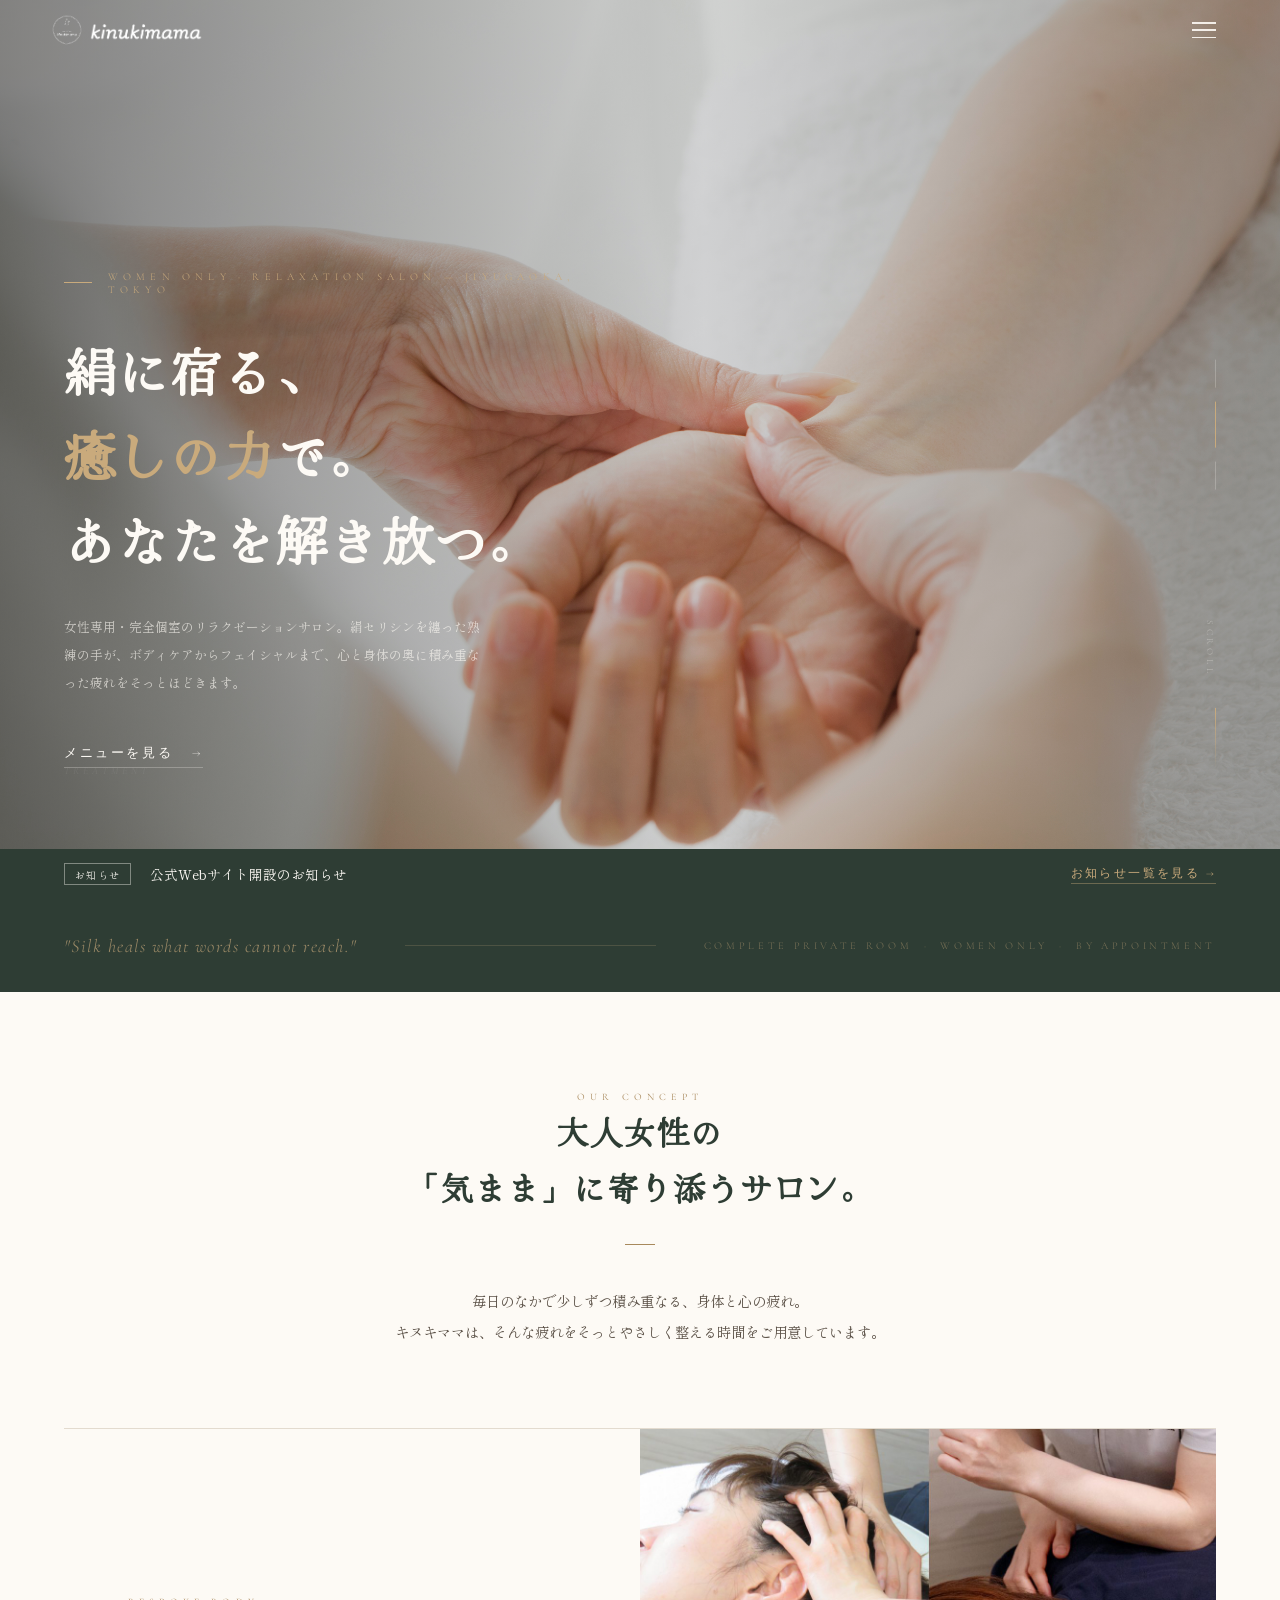
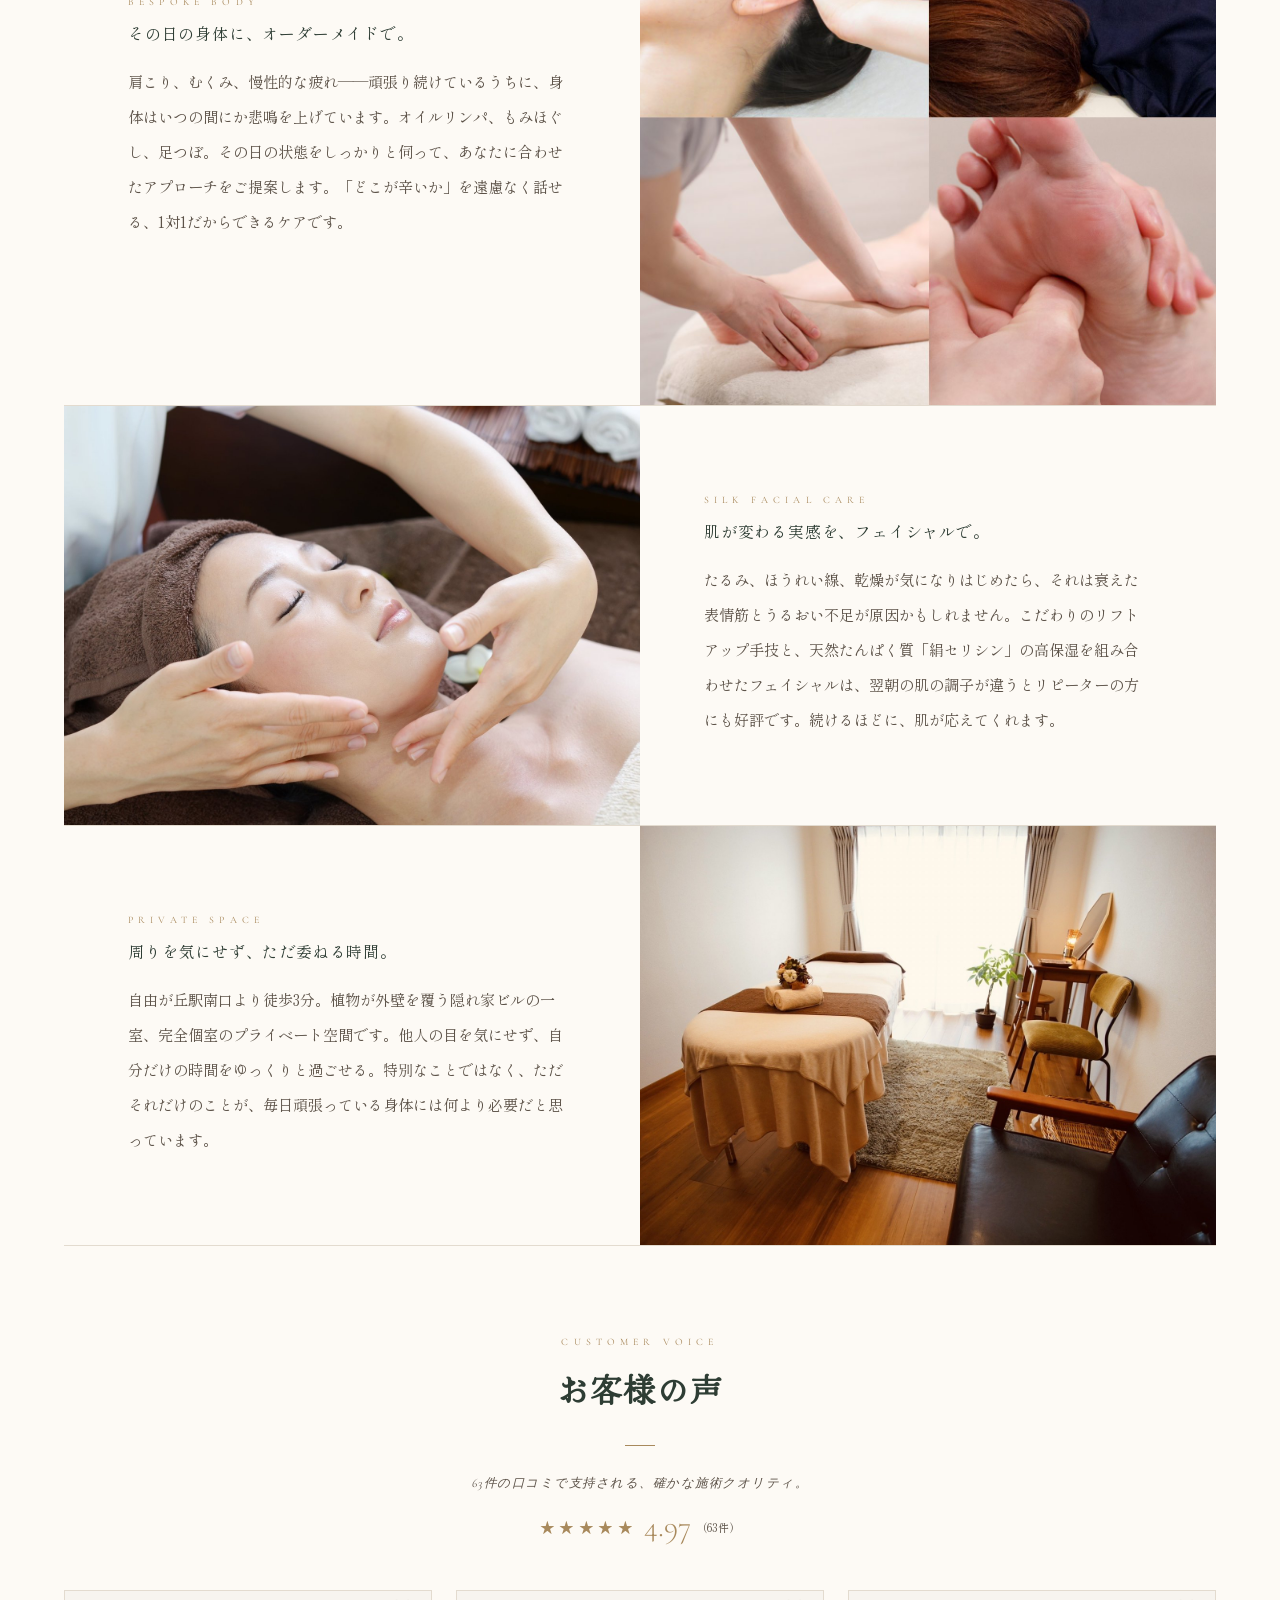
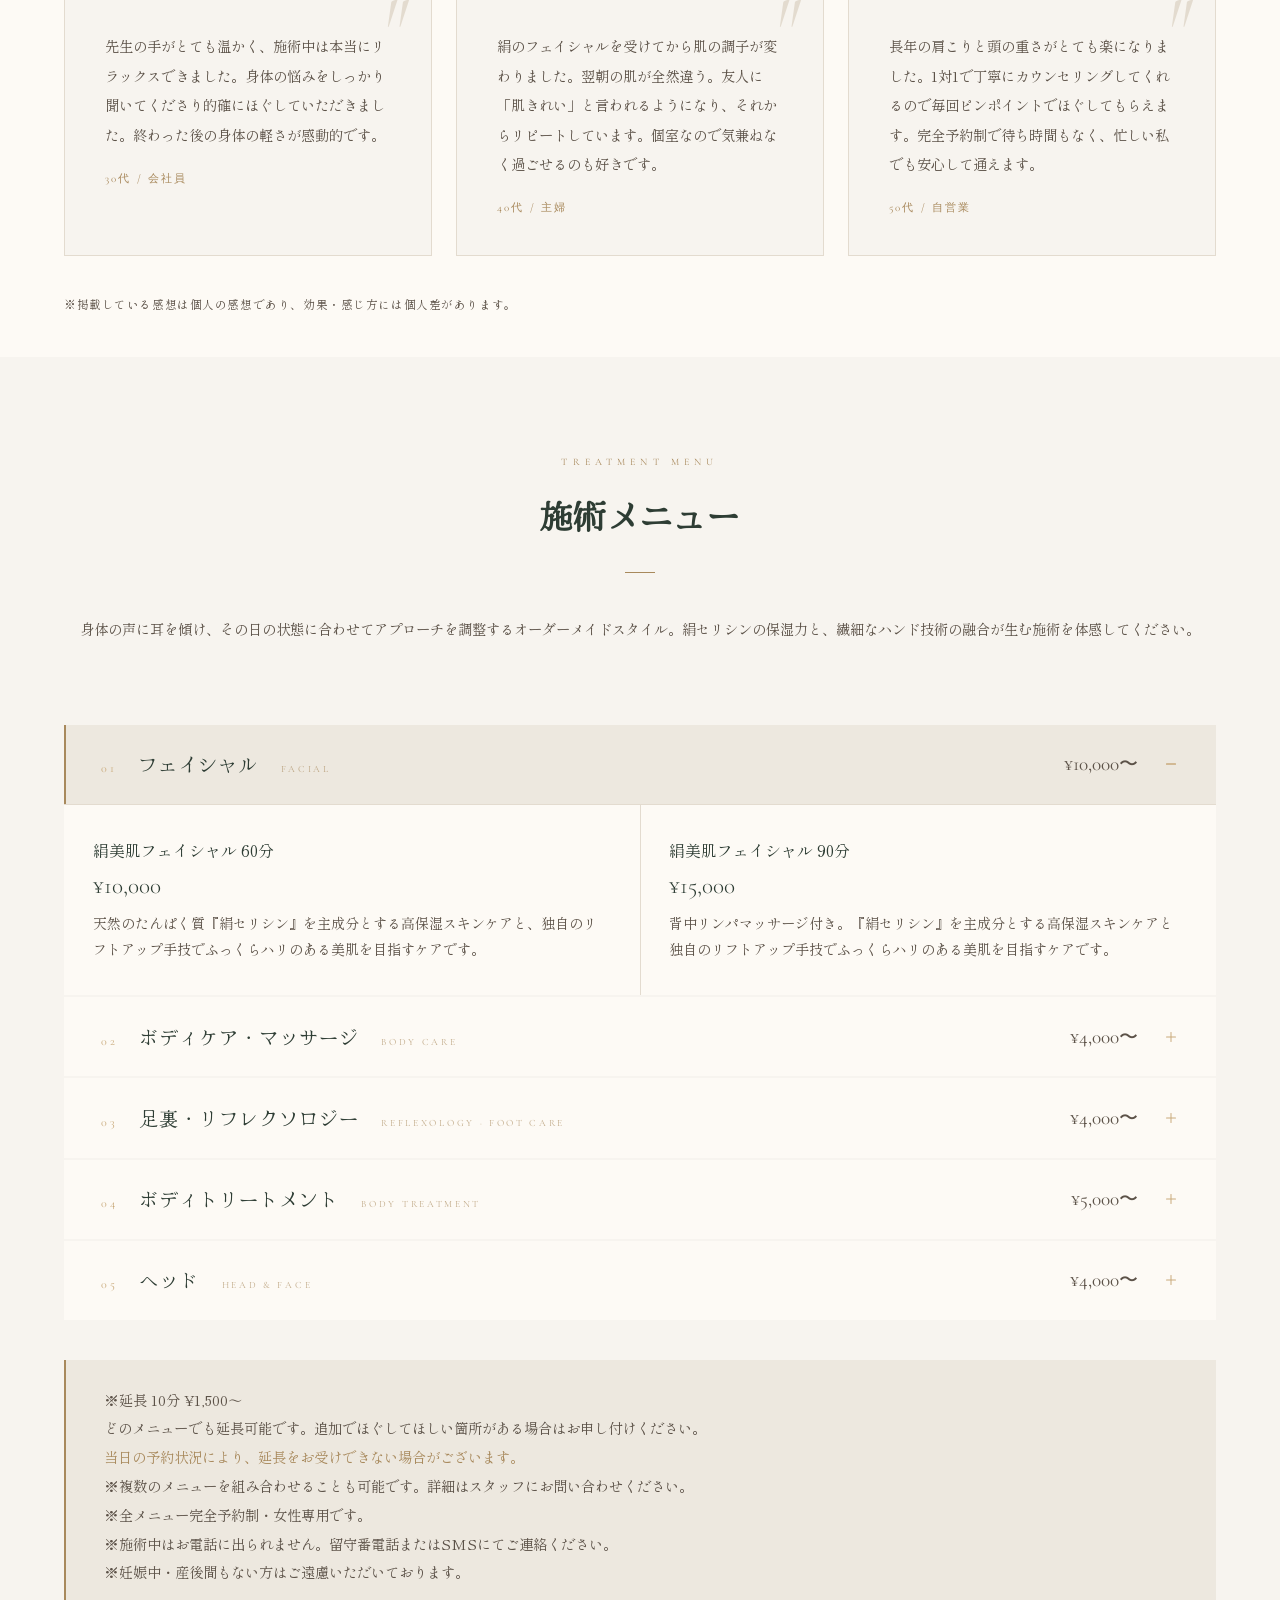
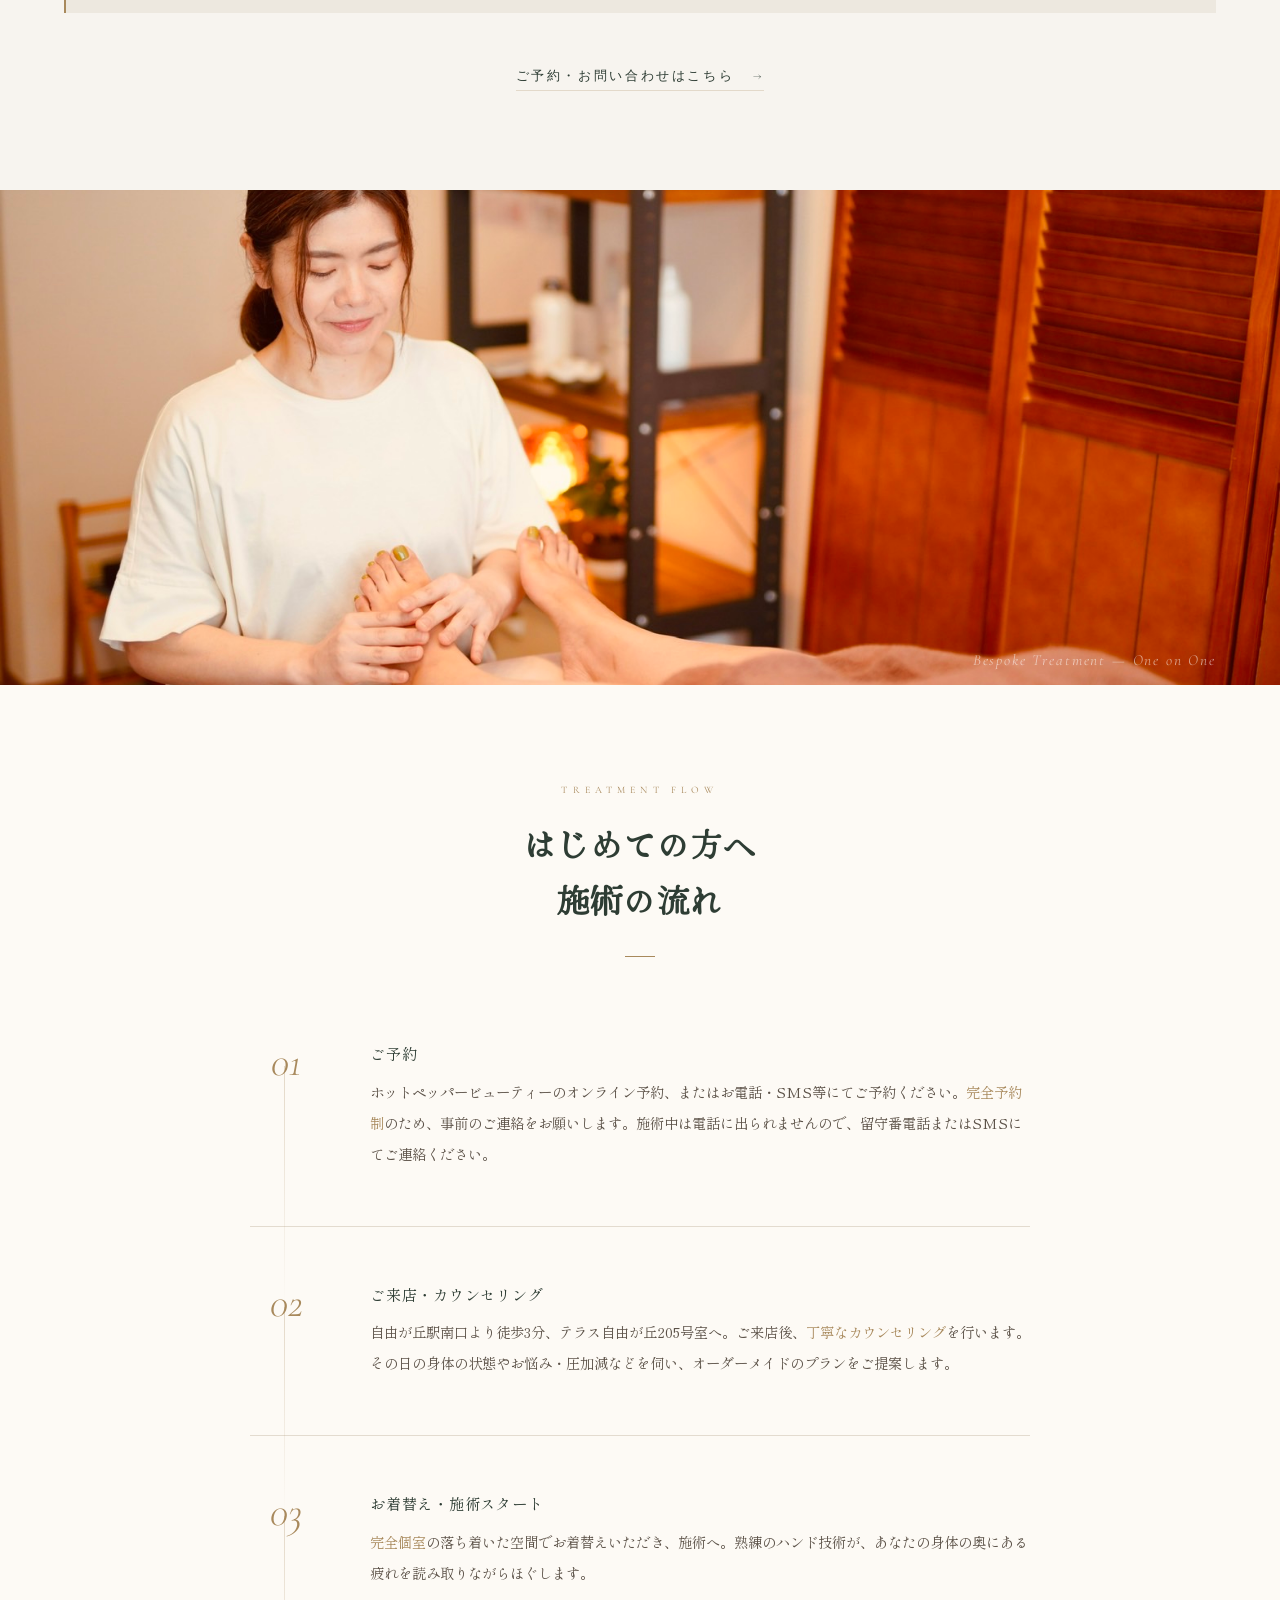
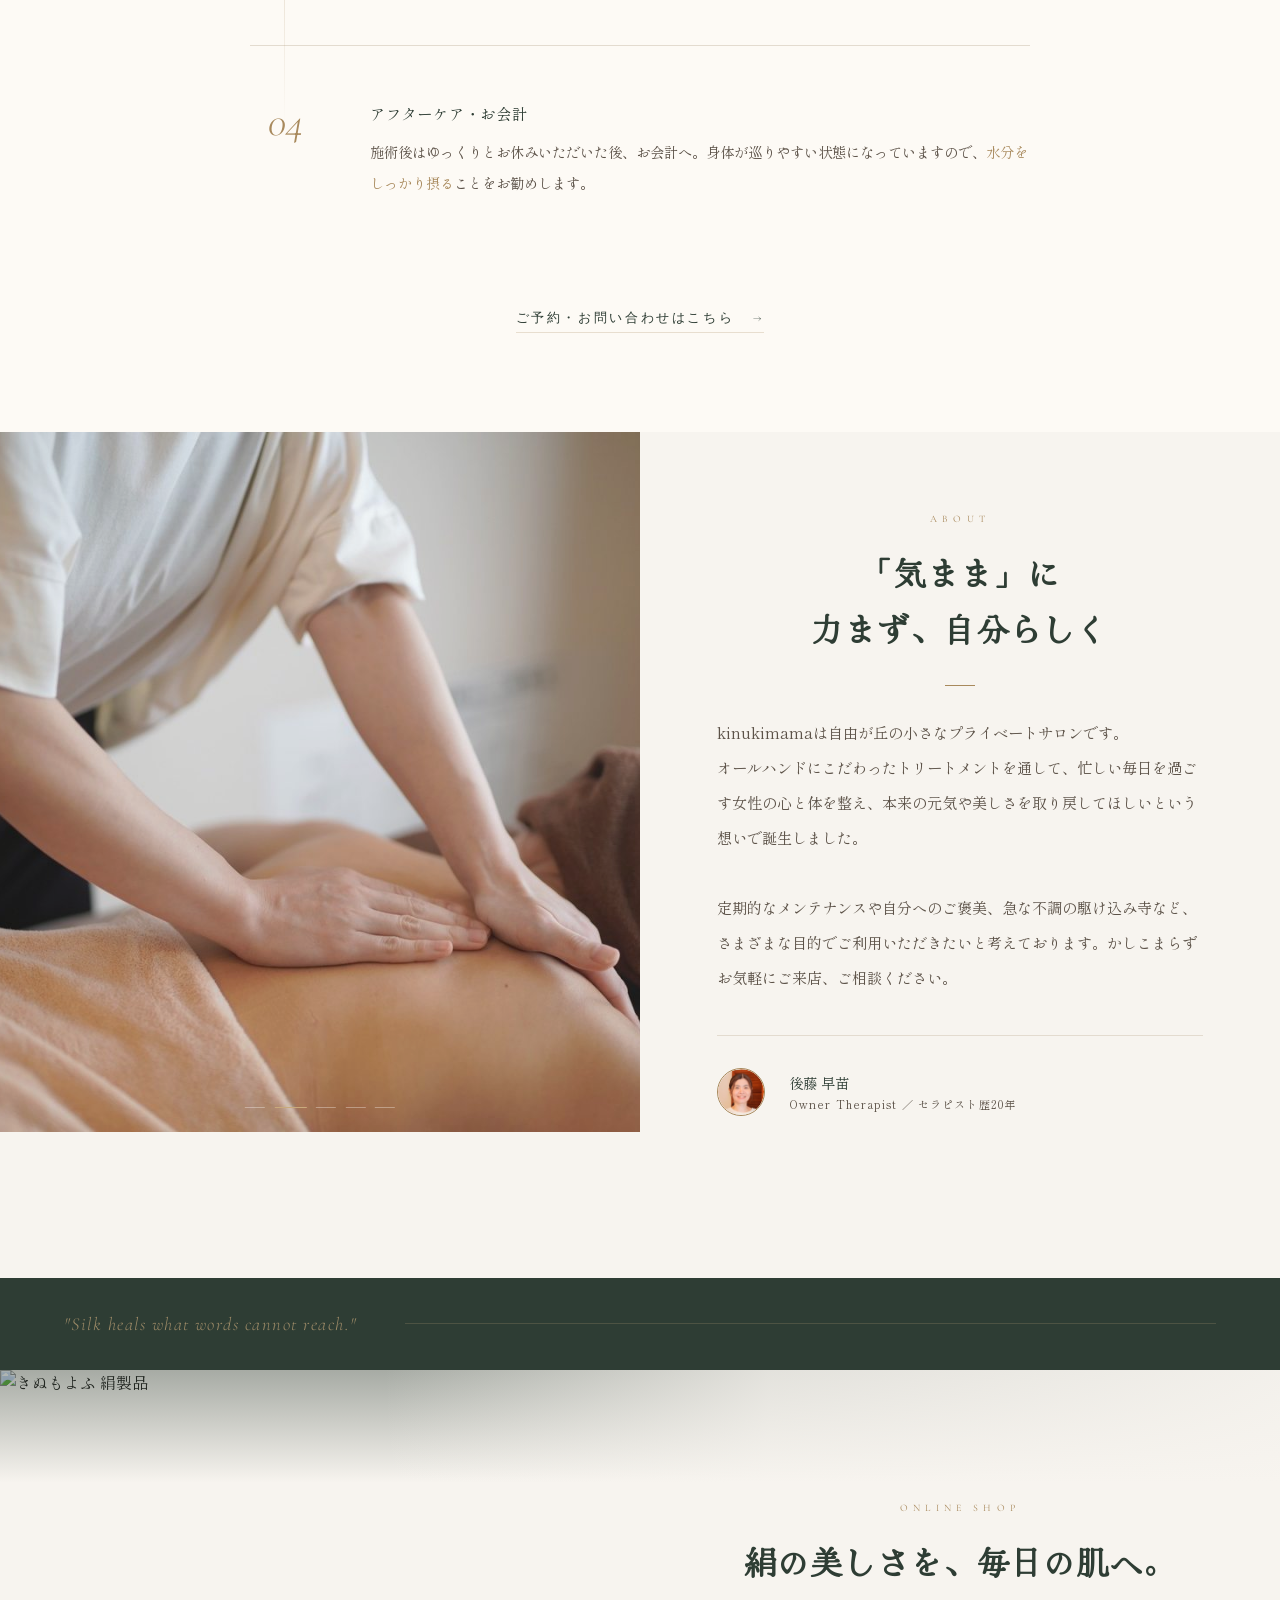
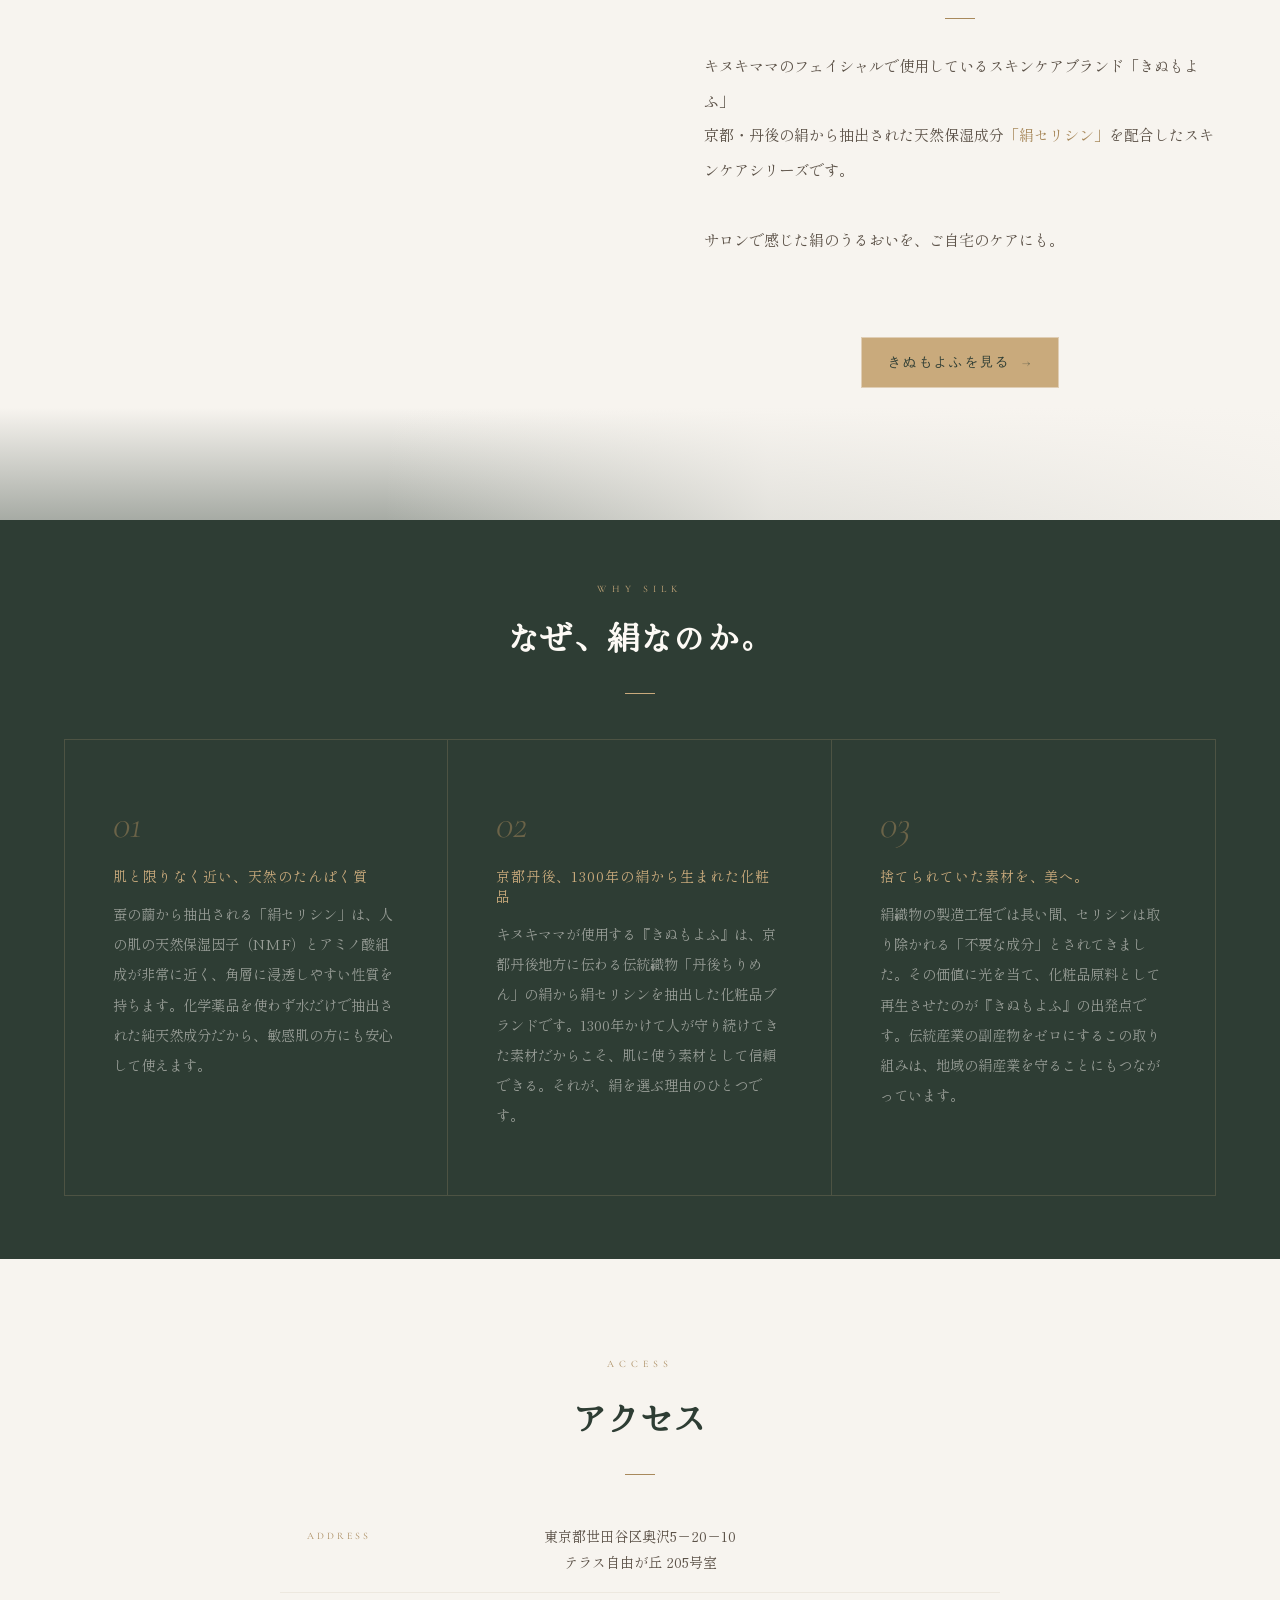
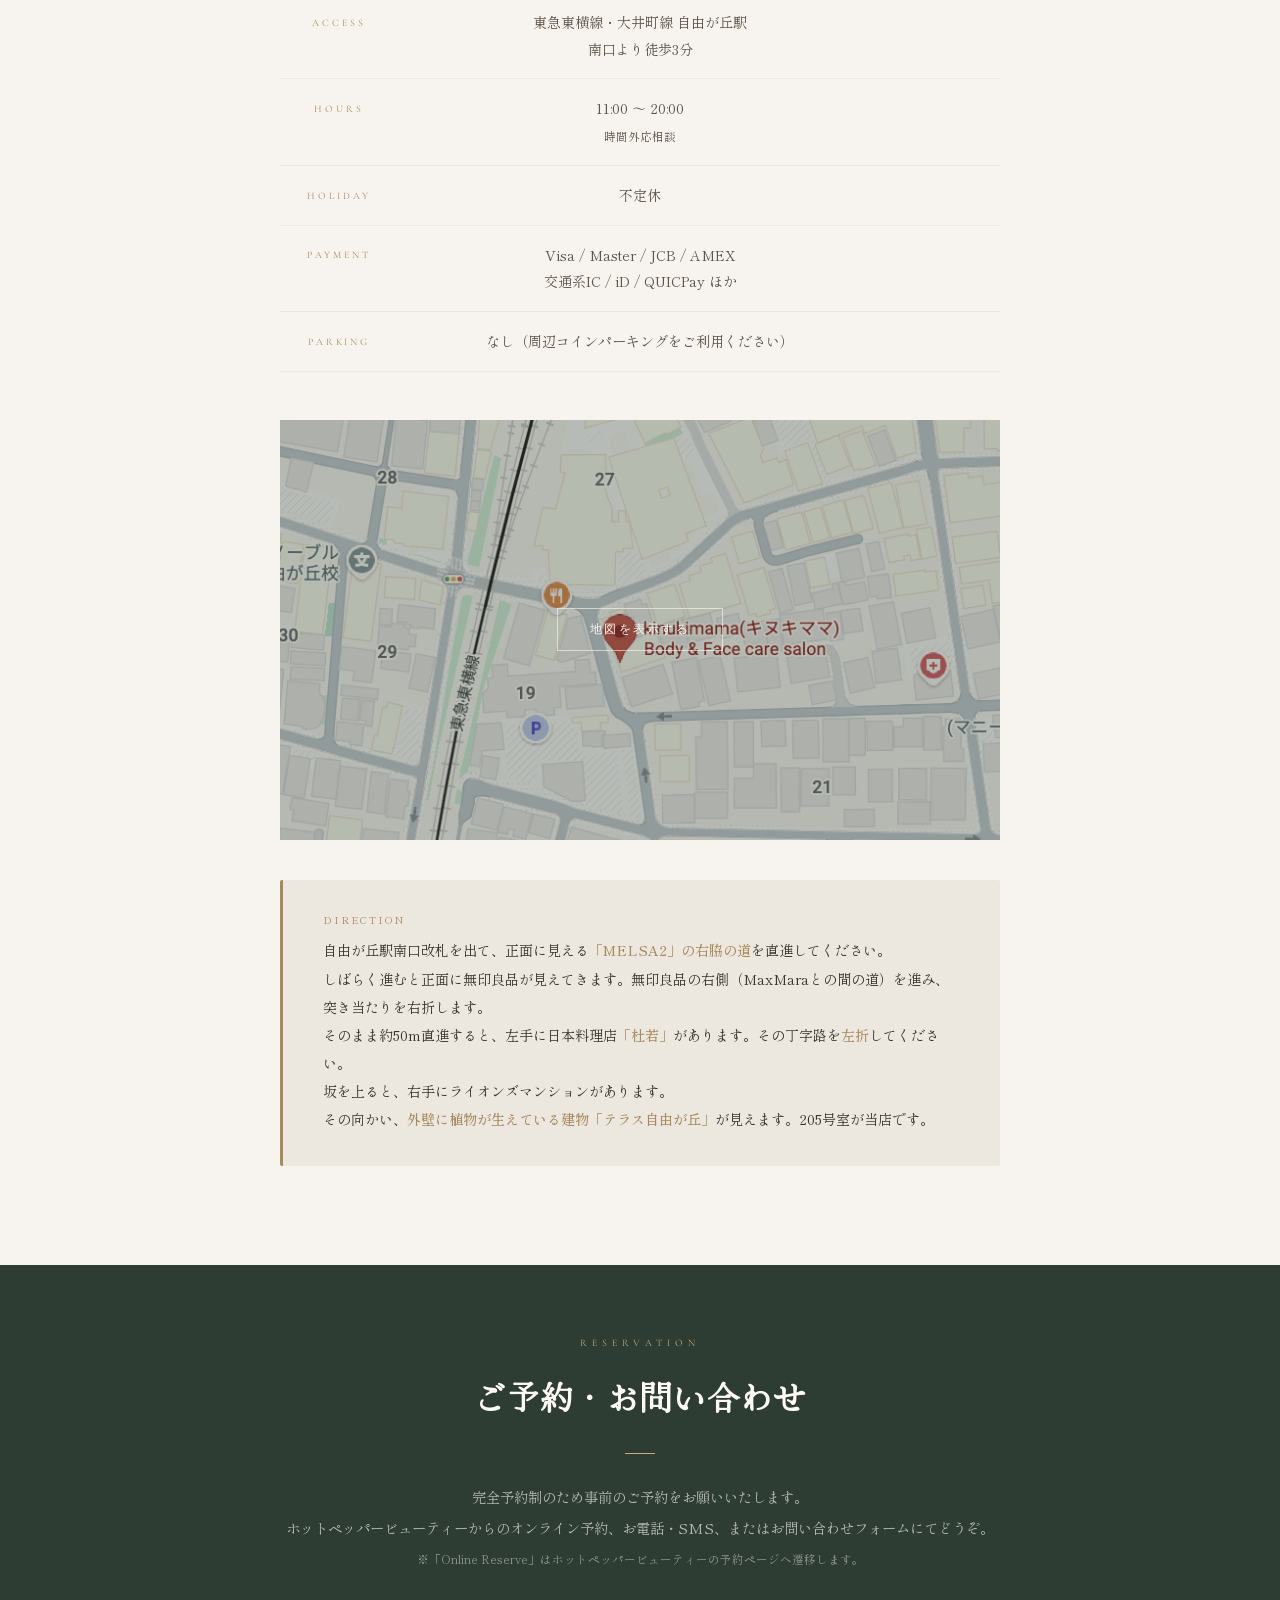
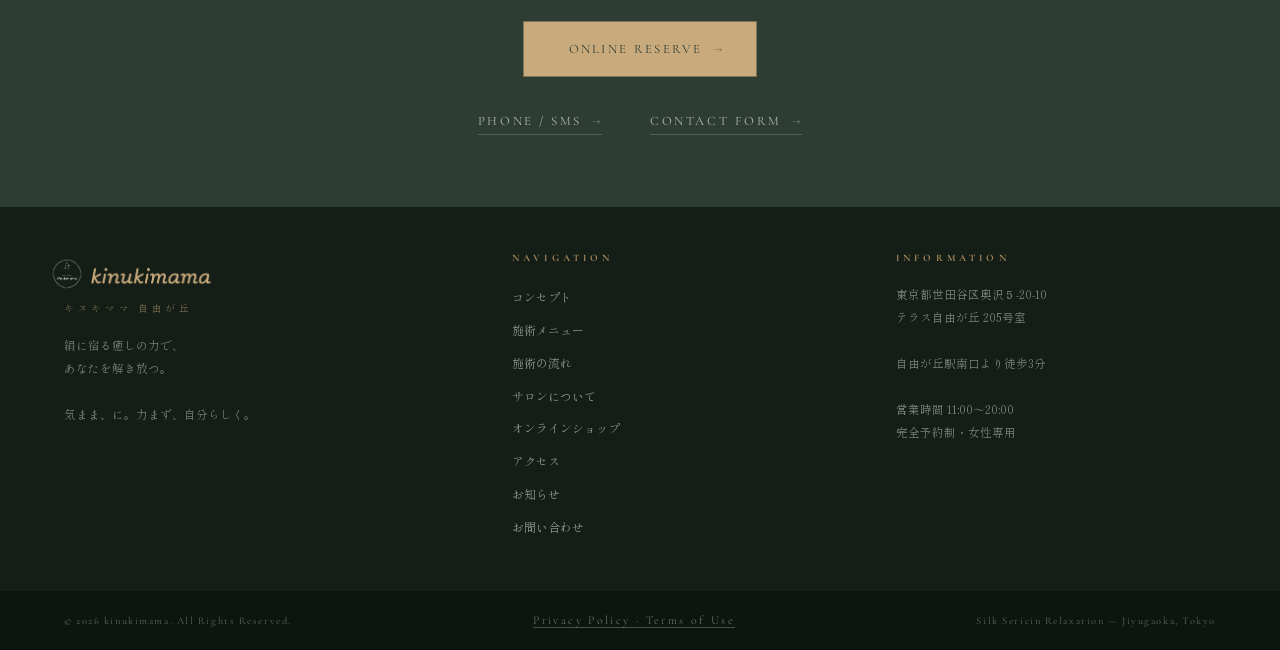
==== commit 26f2466e: "画像lazy追加" ====
--- a/index.html
+++ b/index.html
@@ -121,11 +121,11 @@
       <span class="hero-slide-label">Silk Sericin</span>
     </div>
     <div class="hero-slide">
-      <img src="images/img_jpg_016.jpg" alt="キヌキママの施術風景">
+      <img src="images/img_jpg_016.jpg" alt="キヌキママの施術風景" loading="lazy">
       <span class="hero-slide-label">Treatment</span>
     </div>
     <div class="hero-slide">
-      <img src="images/img_jpg_003.jpg" alt="自由が丘のプライベートサロン内装">
+      <img src="images/img_jpg_003.jpg" alt="自由が丘のプライベートサロン内装" loading="lazy">
       <span class="hero-slide-label">Private Salon</span>
     </div>
   </div>
@@ -183,7 +183,7 @@
         <p class="body-copy">肩こり、むくみ、慢性的な疲れ——頑張り続けているうちに、身体はいつの間にか悲鳴を上げています。オイルリンパ、もみほぐし、足つぼ。その日の状態をしっかりと伺って、あなたに合わせたアプローチをご提案します。「どこが辛いか」を遠慮なく話せる、1対1だからできるケアです。</p>
       </div>
       <div class="pb-img">
-        <img src="images/img_jpg_006.jpg" alt="ボディケア・マッサージの施術">
+        <img src="images/img_jpg_006.jpg" alt="ボディケア・マッサージの施術" loading="lazy">
       </div>
     </div>
     <div class="phil-block reveal" style="transition-delay:0.1s">
@@ -193,7 +193,7 @@
         <p class="body-copy">たるみ、ほうれい線、乾燥が気になりはじめたら、それは衰えた表情筋とうるおい不足が原因かもしれません。こだわりのリフトアップ手技と、天然たんぱく質「絹セリシン」の高保湿を組み合わせたフェイシャルは、翌朝の肌の調子が違うとリピーターの方にも好評です。続けるほどに、肌が応えてくれます。</p>
       </div>
       <div class="pb-img">
-        <img src="images/img_jpg_002.jpg" alt="絹セリシンを使ったフェイシャル施術">
+        <img src="images/img_jpg_002.jpg" alt="絹セリシンを使ったフェイシャル施術" loading="lazy">
       </div>
     </div>
     <div class="phil-block reveal" style="transition-delay:0.2s">
@@ -203,7 +203,7 @@
         <p class="body-copy">自由が丘駅南口より徒歩3分。植物が外壁を覆う隠れ家ビルの一室、完全個室のプライベート空間です。他人の目を気にせず、自分だけの時間をゆっくりと過ごせる。特別なことではなく、ただそれだけのことが、毎日頑張っている身体には何より必要だと思っています。</p>
       </div>
       <div class="pb-img">
-        <img src="images/img_jpg_008.jpg" alt="完全個室のプライベート空間">
+        <img src="images/img_jpg_008.jpg" alt="完全個室のプライベート空間" loading="lazy">
       </div>
     </div>
   </div>
@@ -436,7 +436,7 @@
 
 <!-- IMAGE BREAK -->
 <div class="img-break reveal" id="imgbreak">
-  <img src="images/img_jpg_015.jpg" alt="キヌキママのサロン内装と施術">
+  <img src="images/img_jpg_015.jpg" alt="キヌキママのサロン内装と施術" loading="lazy">
   <span class="img-break-label">Bespoke Treatment — One on One</span>
 </div>
 
@@ -489,10 +489,10 @@
   <div class="ab-visual reveal">
     <div class="ab-slides">
       <div class="ab-slide active"><img src="images/img_jpg_009.jpg" alt="店内"></div>
-      <div class="ab-slide"><img src="images/img_jpg_010.jpg" alt="施術"></div>
-      <div class="ab-slide"><img src="images/img_jpg_011.jpg" alt="オーナー施術"></div>
-      <div class="ab-slide"><img src="images/img_jpg_012.jpg" alt="商品"></div>
-      <div class="ab-slide portrait"><img src="images/img_jpg_013.jpg" alt="オーナー"></div>
+      <div class="ab-slide"><img src="images/img_jpg_010.jpg" alt="施術" loading="lazy"></div>
+      <div class="ab-slide"><img src="images/img_jpg_011.jpg" alt="オーナー施術" loading="lazy"></div>
+      <div class="ab-slide"><img src="images/img_jpg_012.jpg" alt="商品" loading="lazy"></div>
+      <div class="ab-slide portrait"><img src="images/img_jpg_013.jpg" alt="オーナー" loading="lazy"></div>
     </div>
     <div class="ab-dots">
       <div class="ab-dot active" data-ab="0"></div>
@@ -512,7 +512,7 @@
       <div class="sec-rule"></div>
       <p class="body-copy">kinukimamaは自由が丘の小さなプライベートサロンです。<br>オールハンドにこだわったトリートメントを通して、忙しい毎日を過ごす女性の心と体を整え、本来の元気や美しさを取り戻してほしいという想いで誕生しました。<br><br>定期的なメンテナンスや自分へのご褒美、急な不調の駆け込み寺など、さまざまな目的でご利用いただきたいと考えております。かしこまらずお気軽にご来店、ご相談ください。</p>
       <div class="ab-profile">
-        <div class="ab-icon" style="overflow:hidden;padding:0;"><img src="images/img_jpg_014.jpg" alt="オーナーセラピスト 後藤早苗" style="width:100%;height:100%;object-fit:cover;border-radius:50%;"></div>
+        <div class="ab-icon" style="overflow:hidden;padding:0;"><img src="images/img_jpg_014.jpg" alt="オーナーセラピスト 後藤早苗" loading="lazy" style="width:100%;height:100%;object-fit:cover;border-radius:50%;"></div>
         <div>
           <div class="ab-name">後藤 早苗</div>
           <div class="ab-role">Owner Therapist ／ セラピスト歴20年</div>
@@ -529,7 +529,7 @@
 
 <!-- SHOP -->
 <section class="shop" id="shop">
-  <img class="shop-bg" src="images/img_jpg_shop_background.jpg" alt="きぬもよふ 絹製品">
+  <img class="shop-bg" src="images/img_jpg_shop_background.jpg" alt="きぬもよふ 絹製品" loading="lazy">
   <div class="shop-overlay"></div>
   <div class="shop-text reveal">
     <span class="sec-label">Online Shop</span>
@@ -582,7 +582,7 @@
     </table>
     <div class="access-map reveal" style="transition-delay:0.2s">
       <div class="map-facade" id="mapFacade">
-        <img src="images/img_map_thumb.png" alt="地図サムネイル">
+        <img src="images/img_map_thumb.png" alt="地図サムネイル" loading="lazy">
         <div class="map-facade-overlay">
           <span class="map-facade-btn">地図を表示する</span>
         </div>
@@ -624,8 +624,8 @@
 <footer>
   <div>
     <a href="#" class="f-logo">
-      <img src="images/img_png_001.png" alt="" style="width:44px;height:44px;object-fit:contain;">
-      <img src="images/logo_kk_gold.png" alt="kinukimama" style="height:24px;width:auto;object-fit:contain;">
+      <img src="images/img_png_001.png" alt="" loading="lazy" style="width:44px;height:44px;object-fit:contain;">
+      <img src="images/logo_kk_gold.png" alt="kinukimama" loading="lazy" style="height:24px;width:auto;object-fit:contain;">
     </a>
     <span class="f-sub">キヌキママ 自由が丘</span>
     <p class="f-tag">絹に宿る癒しの力で、<br>あなたを解き放つ。<br><br>気まま、に。力まず、自分らしく。</p>
--- a/style.css
+++ b/style.css
@@ -21,7 +21,7 @@
 a{text-decoration:none;}
 
 /* ── LOADER ── */
-.loader{position:fixed;inset:0;z-index:9999;background:var(--sage);display:flex;flex-direction:column;align-items:center;justify-content:center;gap:2rem;transition:opacity 1.1s ease 0.4s,visibility 1.1s ease 0.4s;}
+.loader{position:fixed;inset:0;z-index:9999;background:var(--sage);display:flex;flex-direction:column;align-items:center;justify-content:center;gap:2rem;transition:opacity 1.1s ease 0.6s,visibility 1.1s ease 0.6s;}
 .loader.gone{opacity:0;visibility:hidden;}
 .skip-loader .loader{display:none;}
 .loader-logo{width:clamp(168px,26.4vmin,240px);height:clamp(168px,26.4vmin,240px);opacity:0;animation:loaderIn 1s ease 0.1s forwards;}
@@ -272,9 +272,9 @@
 .shop-ja{font-family:'Cormorant Garamond',serif;font-style:italic;font-size:clamp(2rem,3.5vw,3rem);font-weight:300;color:var(--gold-lt);letter-spacing:0.12em;position:relative;z-index:1;}
 .shop-en{font-size:1.1rem;color:rgba(201,170,124,0.5);letter-spacing:0.3em;position:relative;z-index:1;}
 .shop-sub{font-size:0.58rem;letter-spacing:0.38em;color:rgba(201,170,124,0.4);text-transform:uppercase;position:relative;z-index:1;}
-.shop-text{position:relative;z-index:1;width:50%;padding:5vmin 5vw;display:flex;flex-direction:column;align-items:flex-start;}
+.shop-text{position:relative;z-index:1;width:50%;padding:5vmin 5vw;display:flex;flex-direction:column;}
 .shop-text .sec-label{color:var(--gold);}
-.shop-text .sec-h{color:var(--sage);margin:1.2rem 0 0;}
+.shop-text .sec-h{color:var(--sage);margin:1.2rem 0 0;white-space:nowrap;}
 .shop-text .sec-rule{background:var(--gold);}
 .shop-text .body-copy{color:var(--ink-soft);}
 .shop-text .body-copy strong{color:var(--gold);font-weight:400;}
@@ -288,6 +288,8 @@
 .shop-text .btn-reserve{padding:1rem 1.6rem;font-size:0.8rem;align-self:center;}
 .shop .btn-reserve.is-active{color:var(--sage);}
 .shop .btn-reserve.is-active::before{transform:scaleX(1);}
+.contact .btn-reserve.is-active{color:var(--sage);}
+.contact .btn-reserve.is-active::before{transform:scaleX(1);}
 
 /* ── ACCESS ── */
 .access{padding:11vmin 5vw;background:var(--bg);}
@@ -372,9 +374,12 @@
   .ab-card{position:relative;right:auto;bottom:auto;max-width:100%;margin:0;display:block;padding-top:1.8rem;padding-bottom:1.8rem;text-align:center;}
   .ab-card-q{margin-bottom:0;font-size:0.9rem;}
   .shop{justify-content:center;align-items:flex-end;min-height:480px;}
-  .shop-overlay{background:linear-gradient(to bottom,transparent 30%,rgba(247,244,239,0.85) 60%,rgba(247,244,239,0.97) 100%);}
+  .shop-overlay{background:linear-gradient(to bottom,transparent 5%,rgba(28,27,24,0.6) 30%,rgba(28,27,24,0.88) 70%,rgba(28,27,24,0.95) 100%);}
   .shop-text{width:100%;align-items:center;text-align:left;}
-  .shop-text .sec-h{padding-left:0.8em;}
+  .shop-text .sec-label{color:var(--gold-lt);}
+  .shop-text .sec-h{color:var(--white);}
+  .shop-text .sec-rule{background:var(--gold-lt);}
+  .shop-text .body-copy{color:rgba(253,250,245,0.75);}
   .shop-text .btn-reserve{align-self:center;}
   .philosophy{padding:8vmin 5vw;}
   .phil-block{grid-template-columns:1fr;}
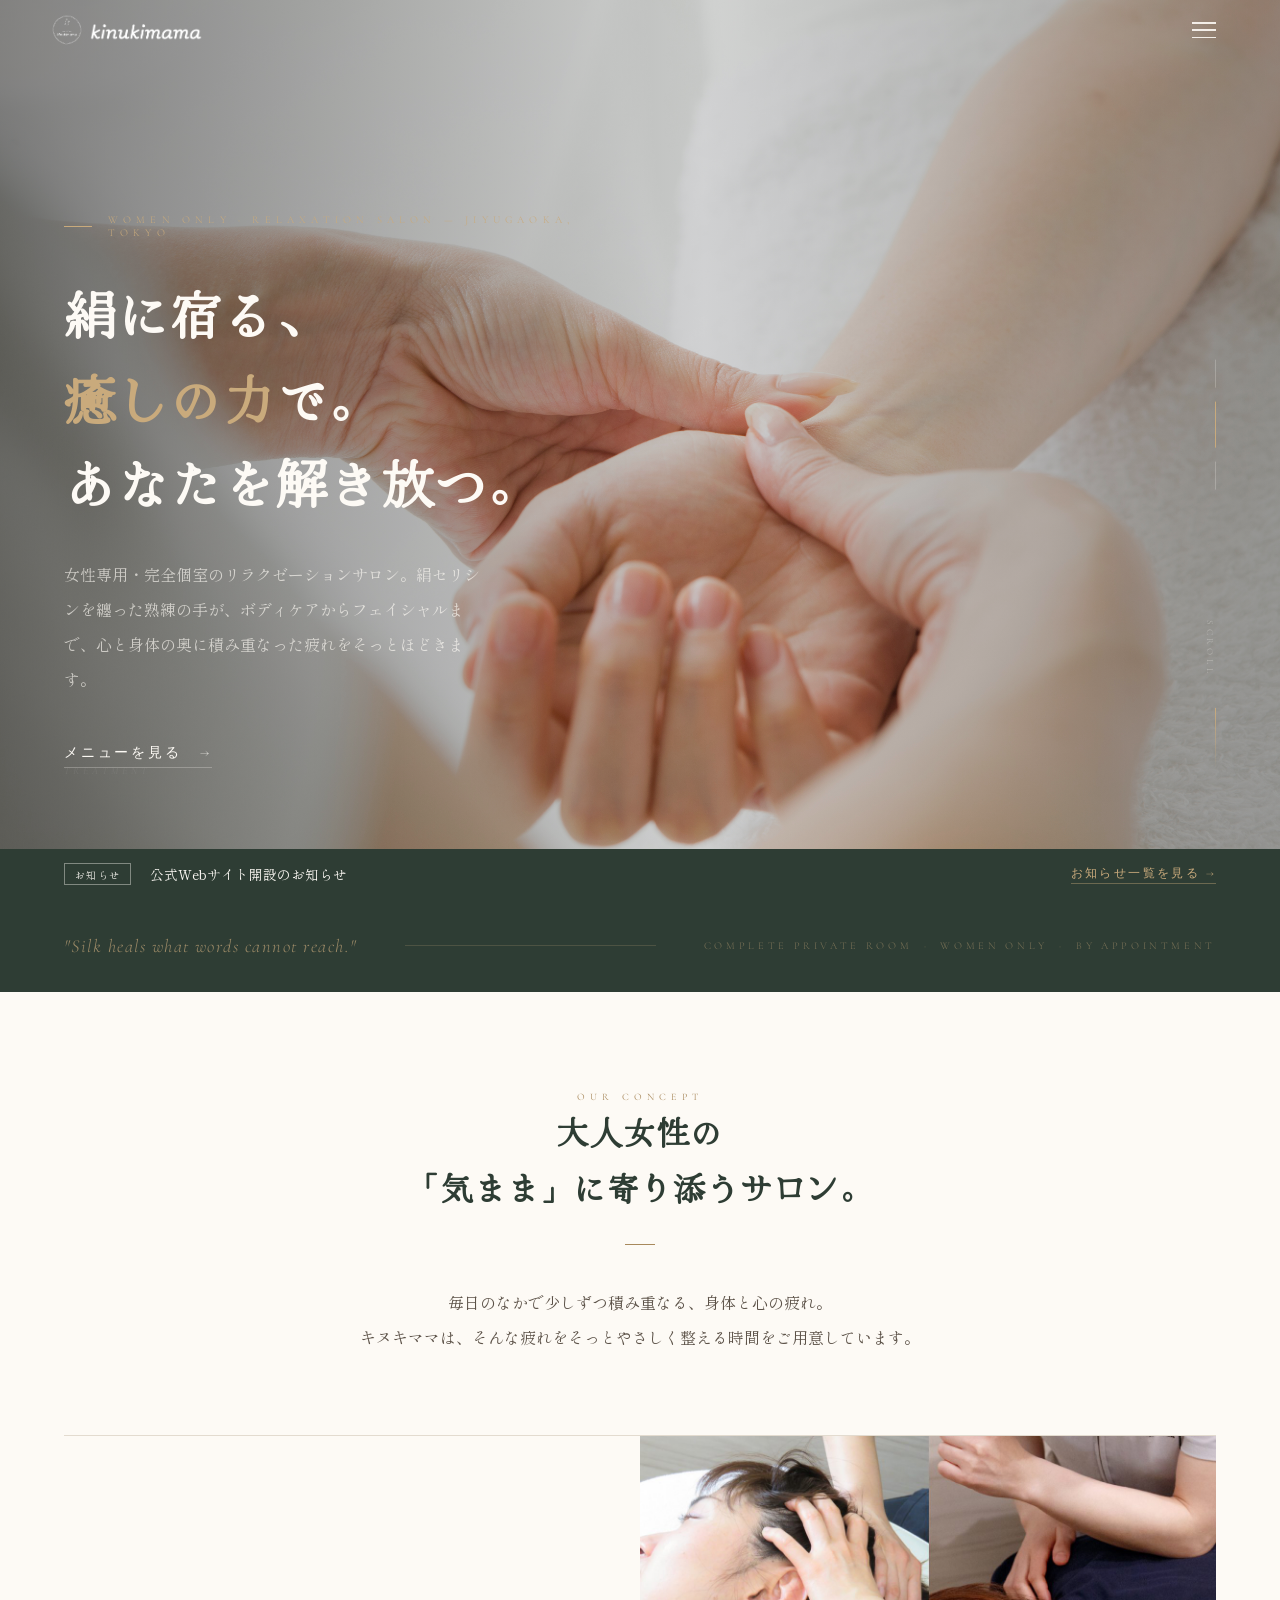
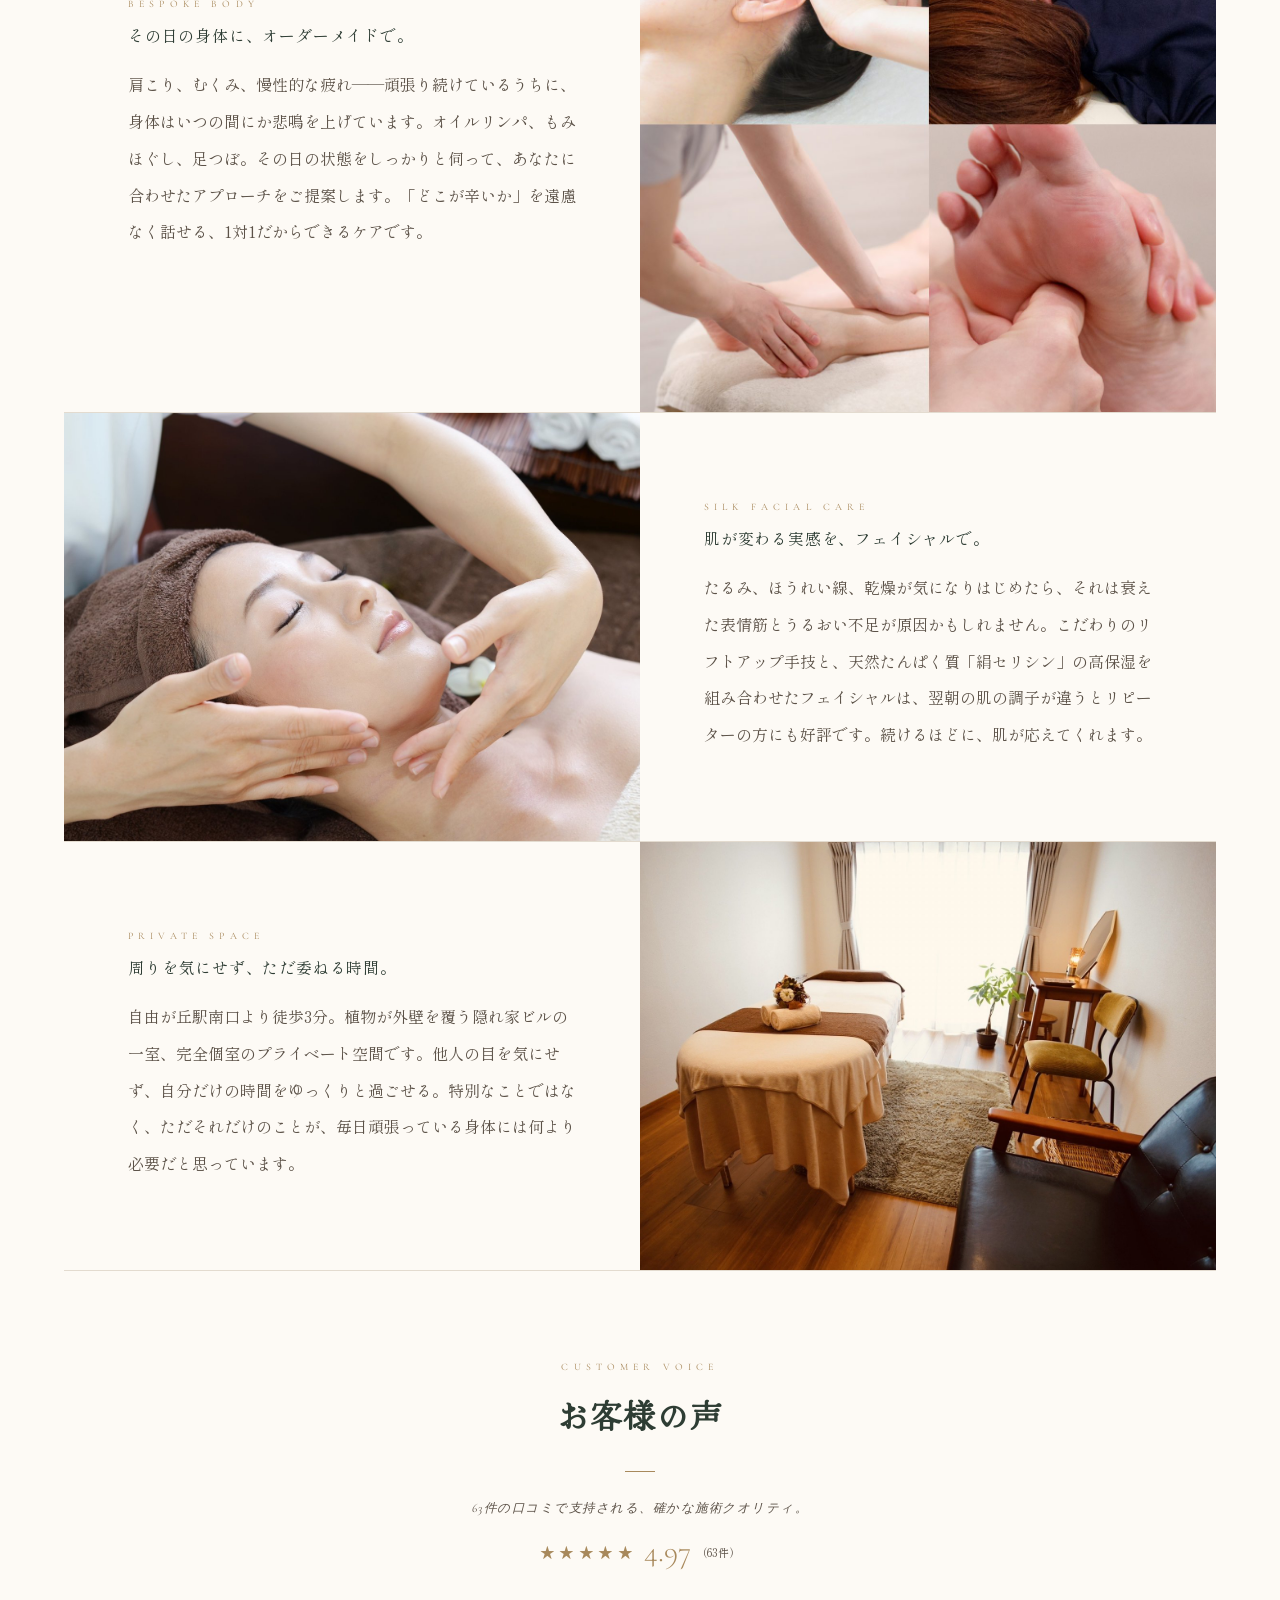
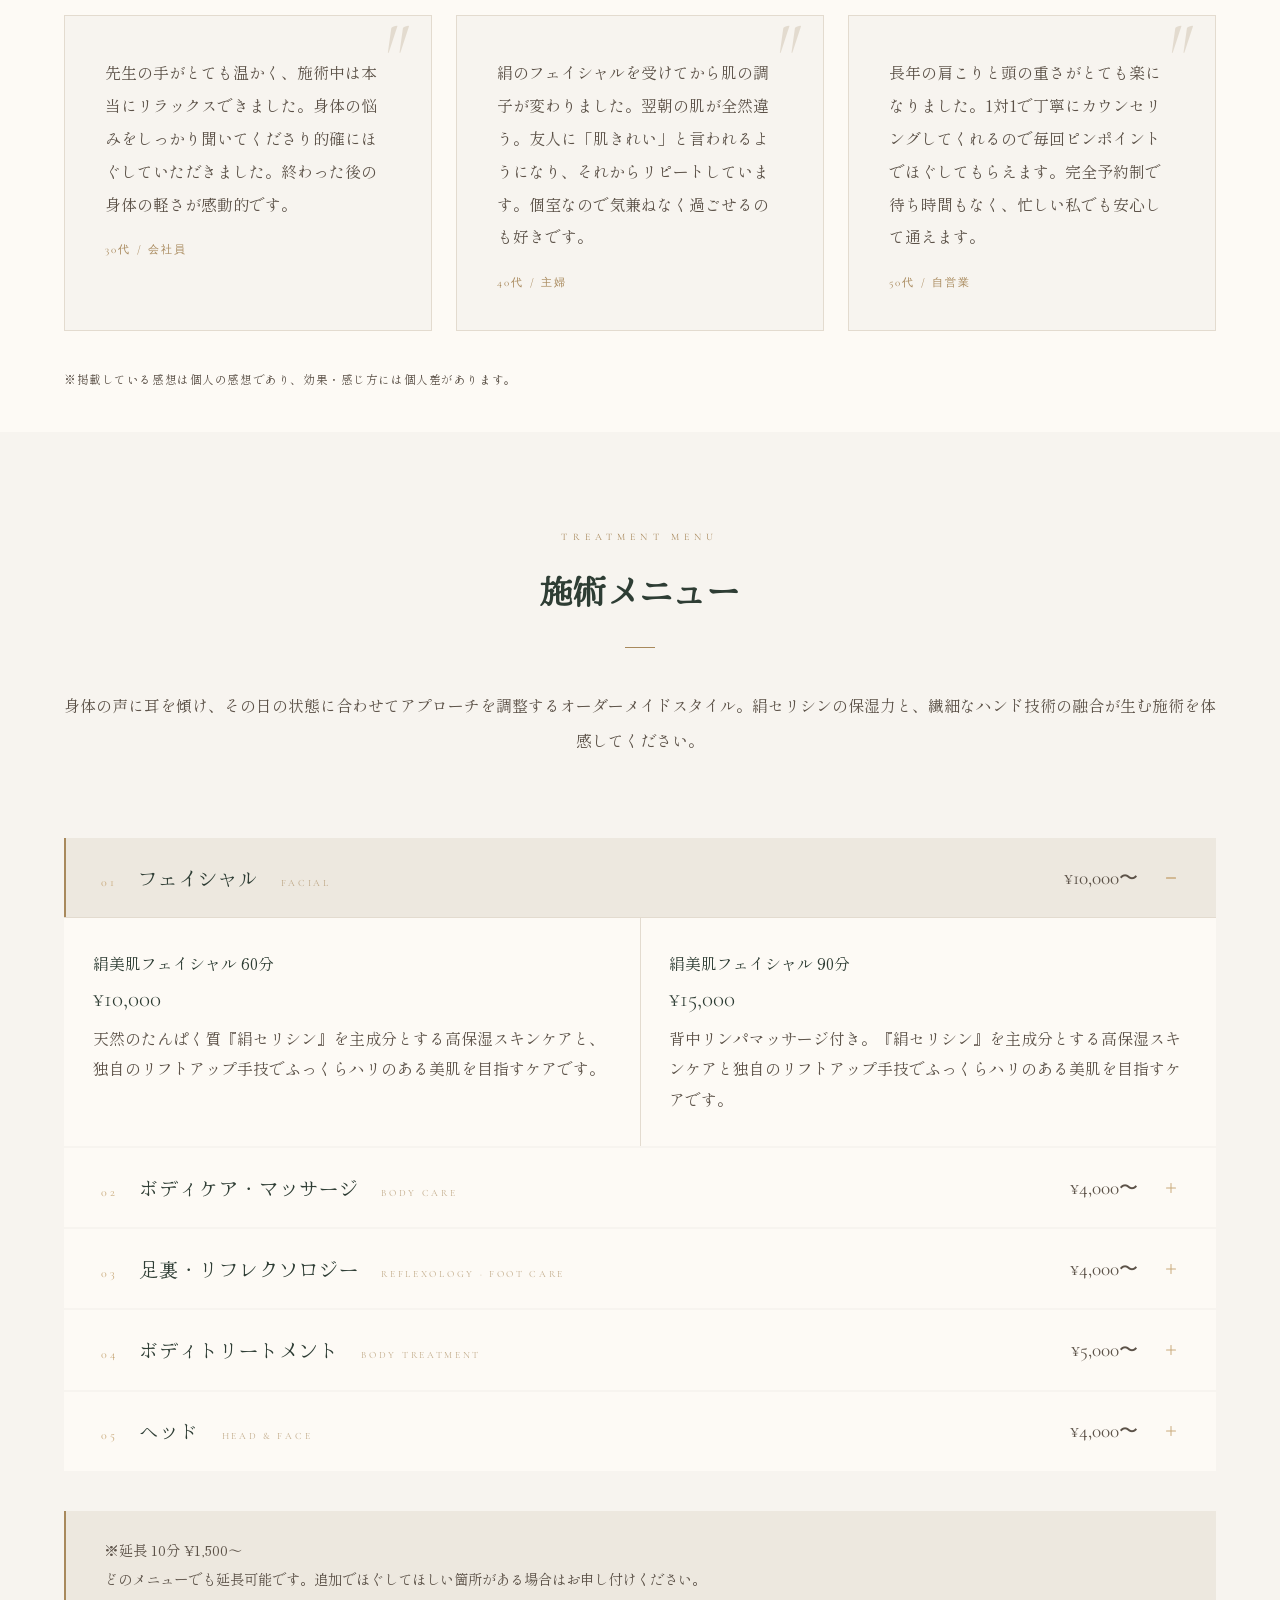
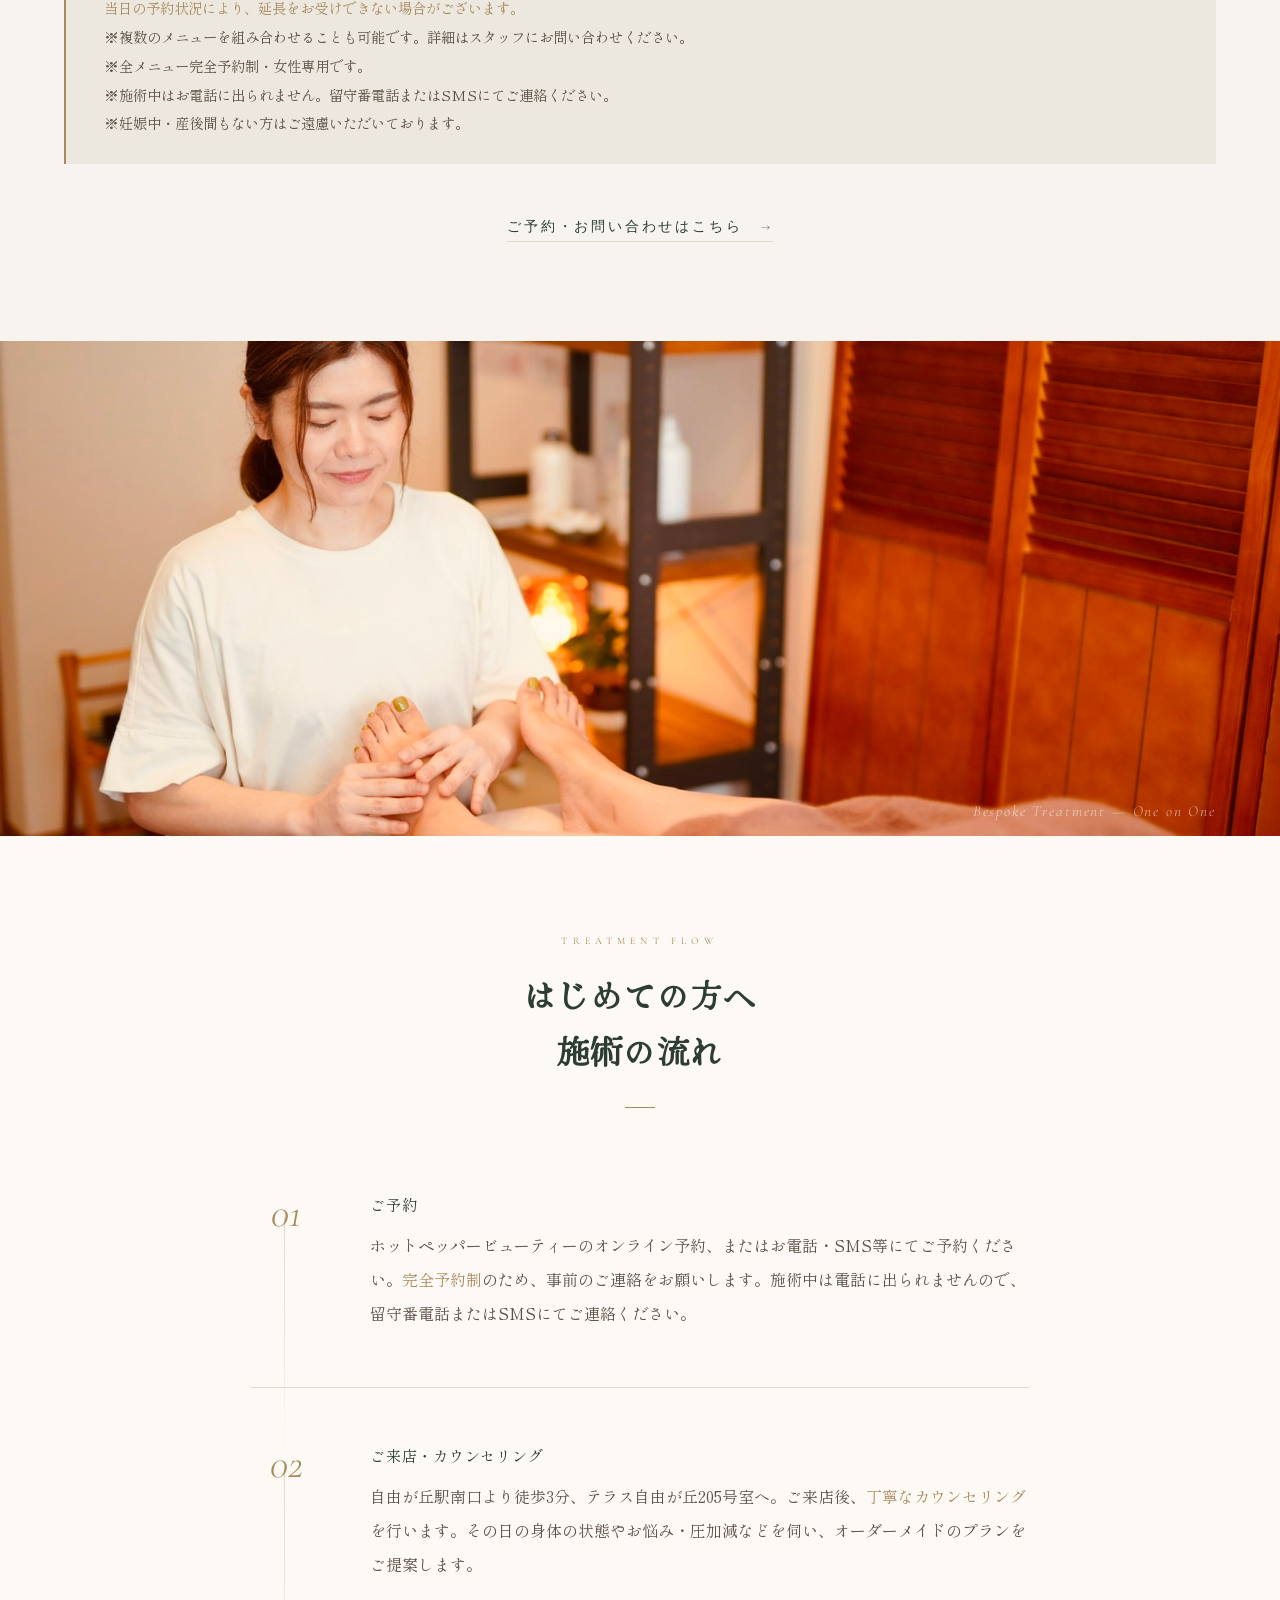
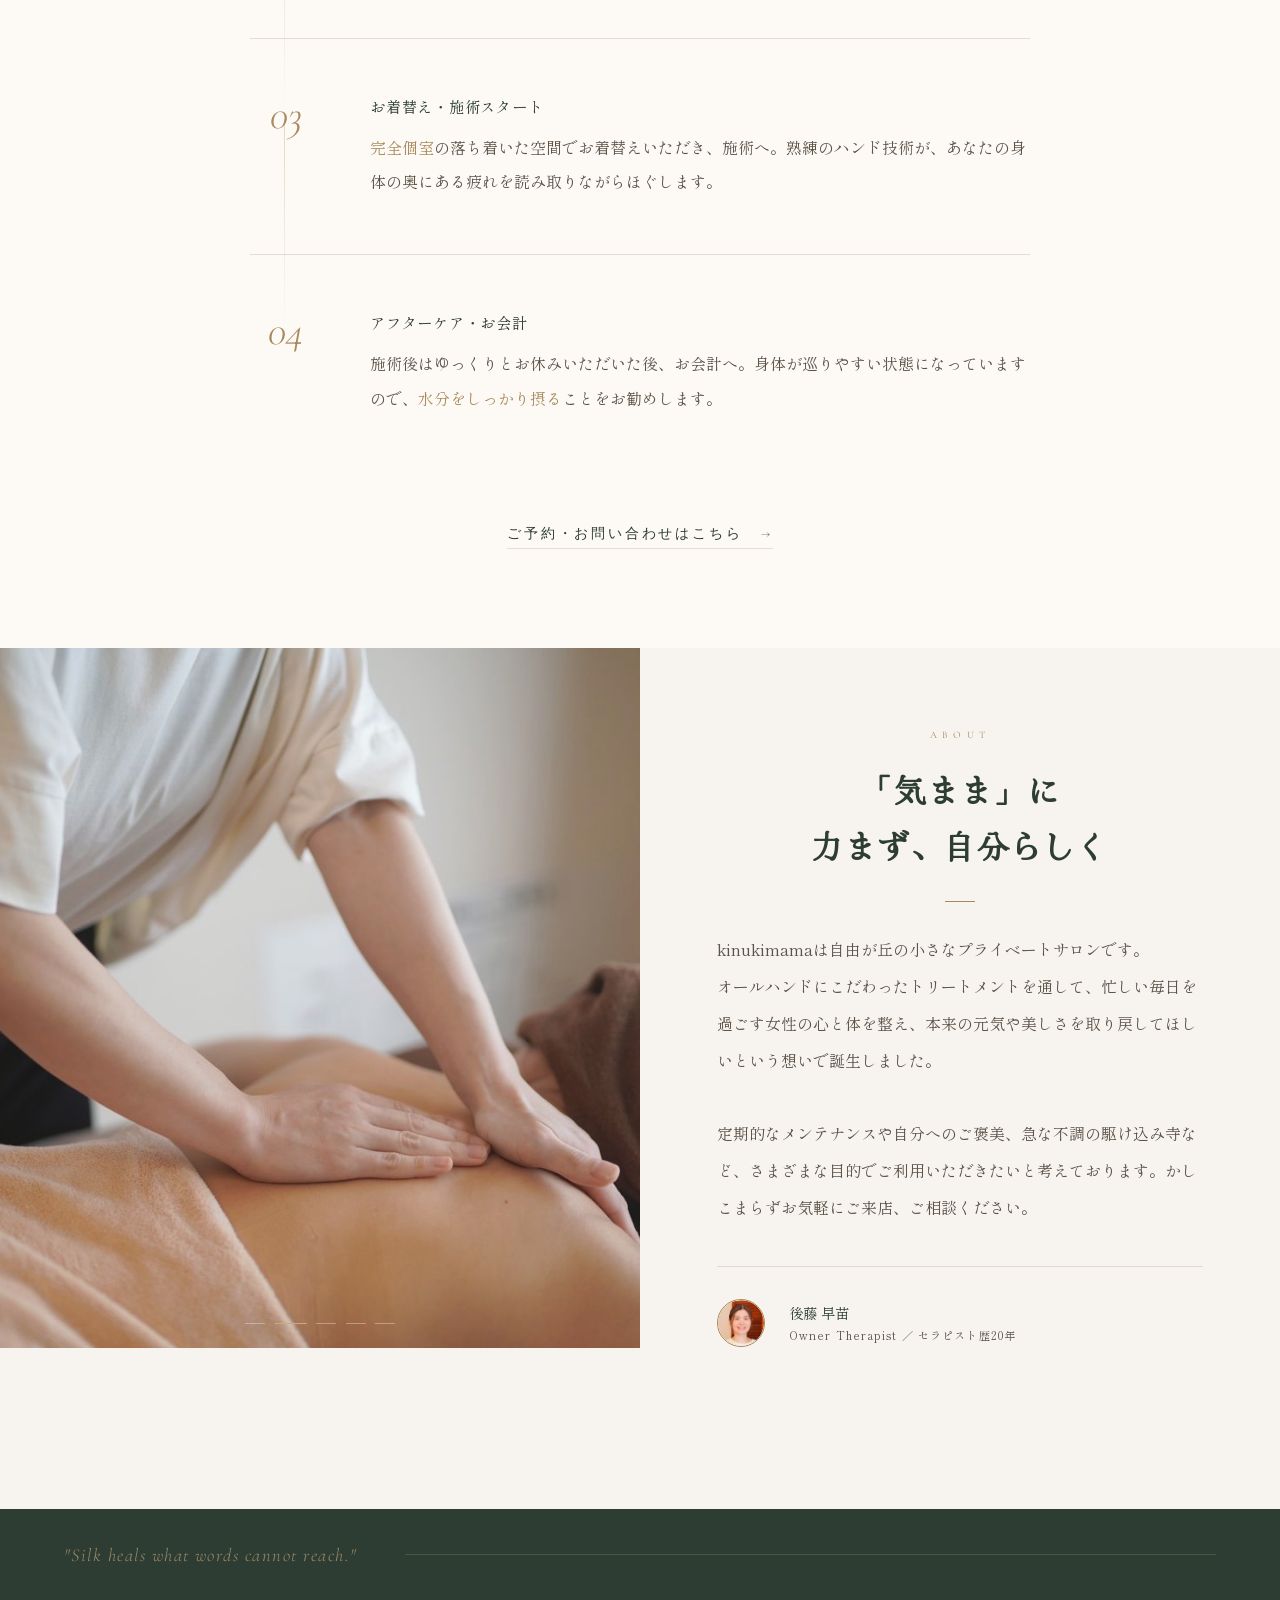
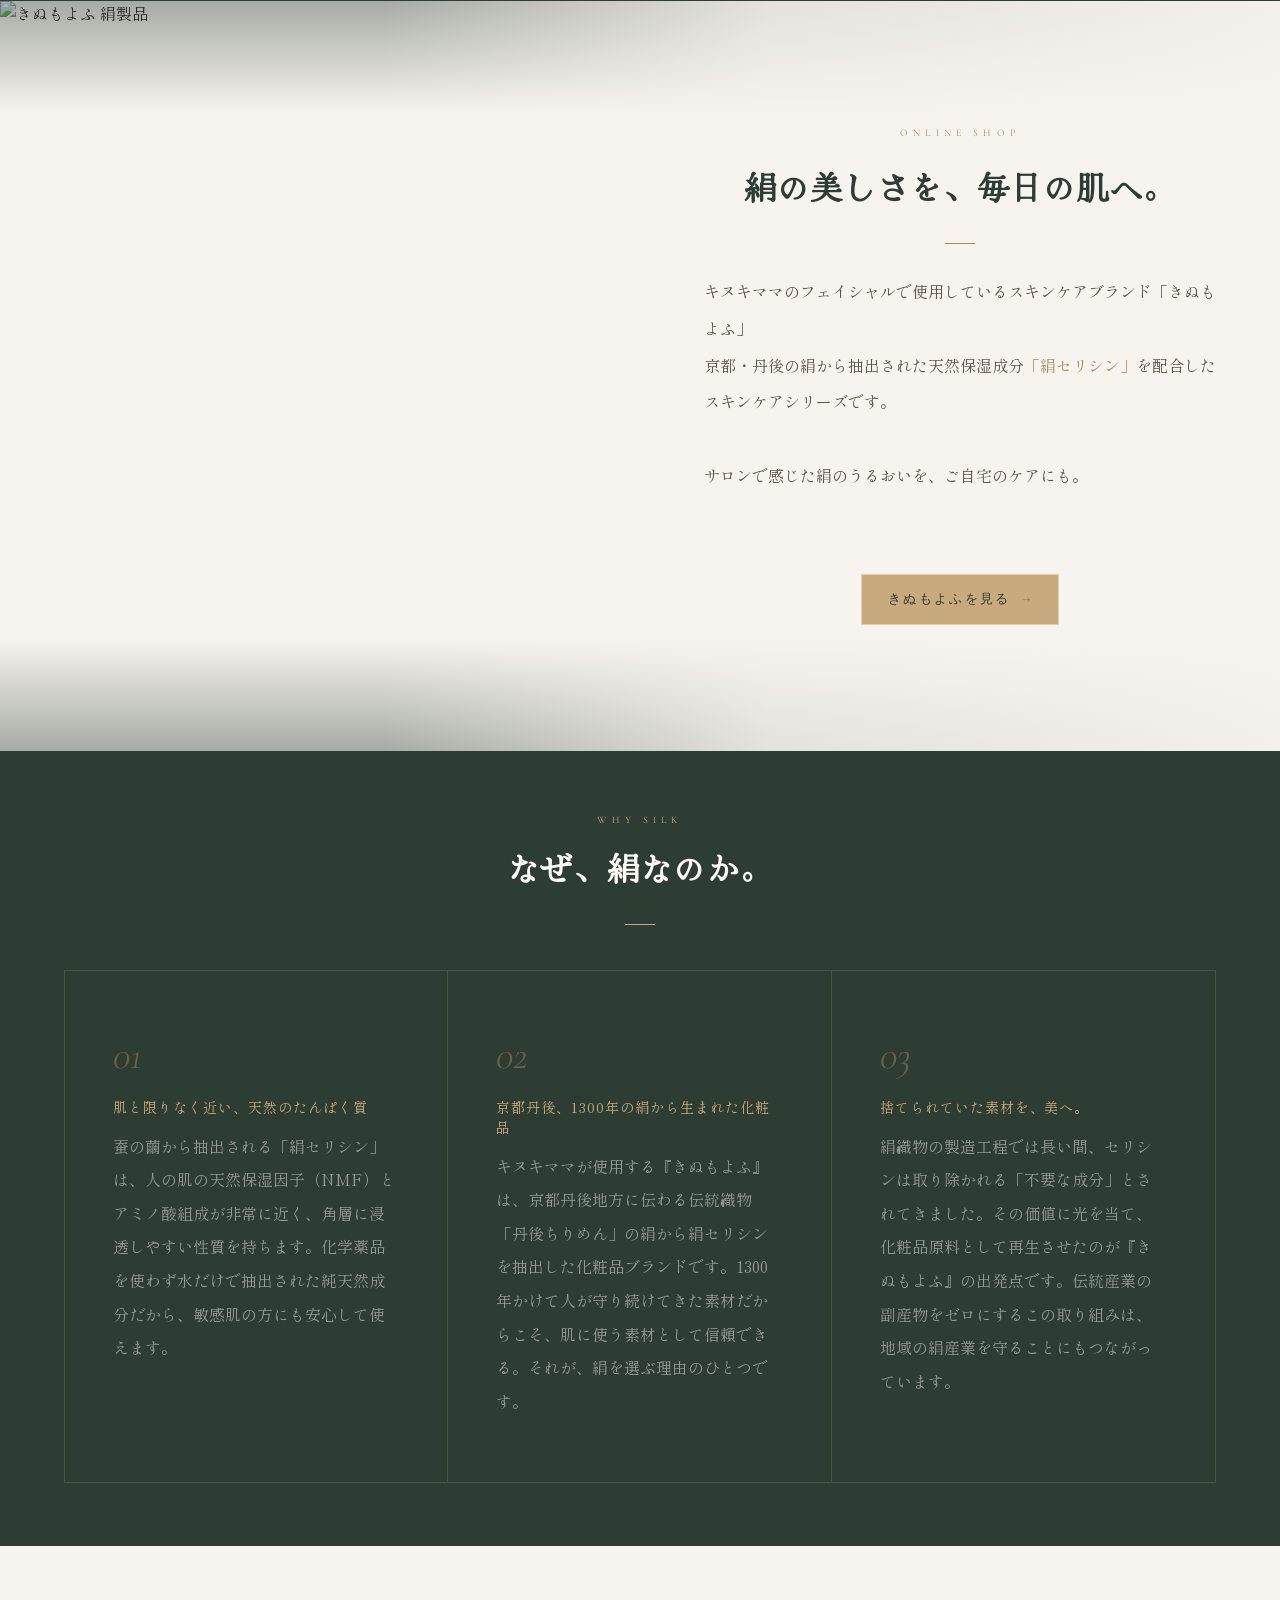
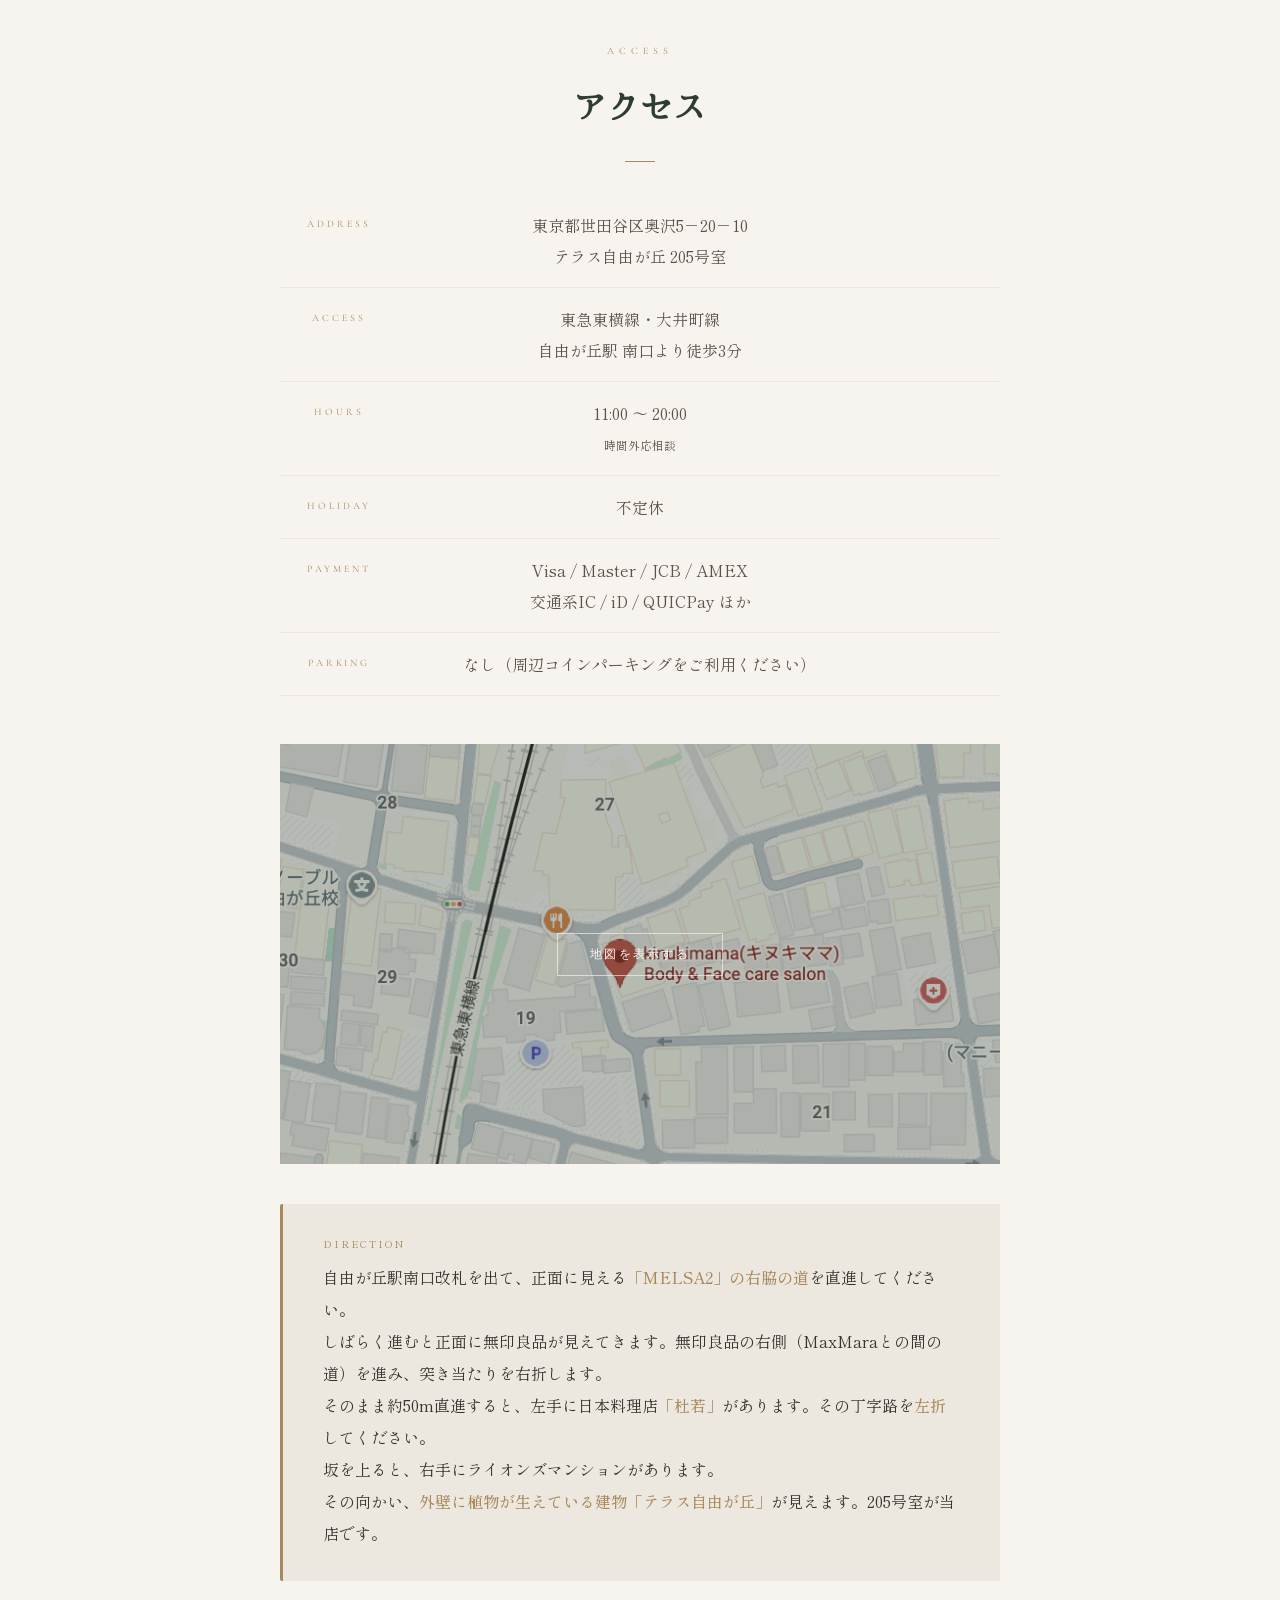
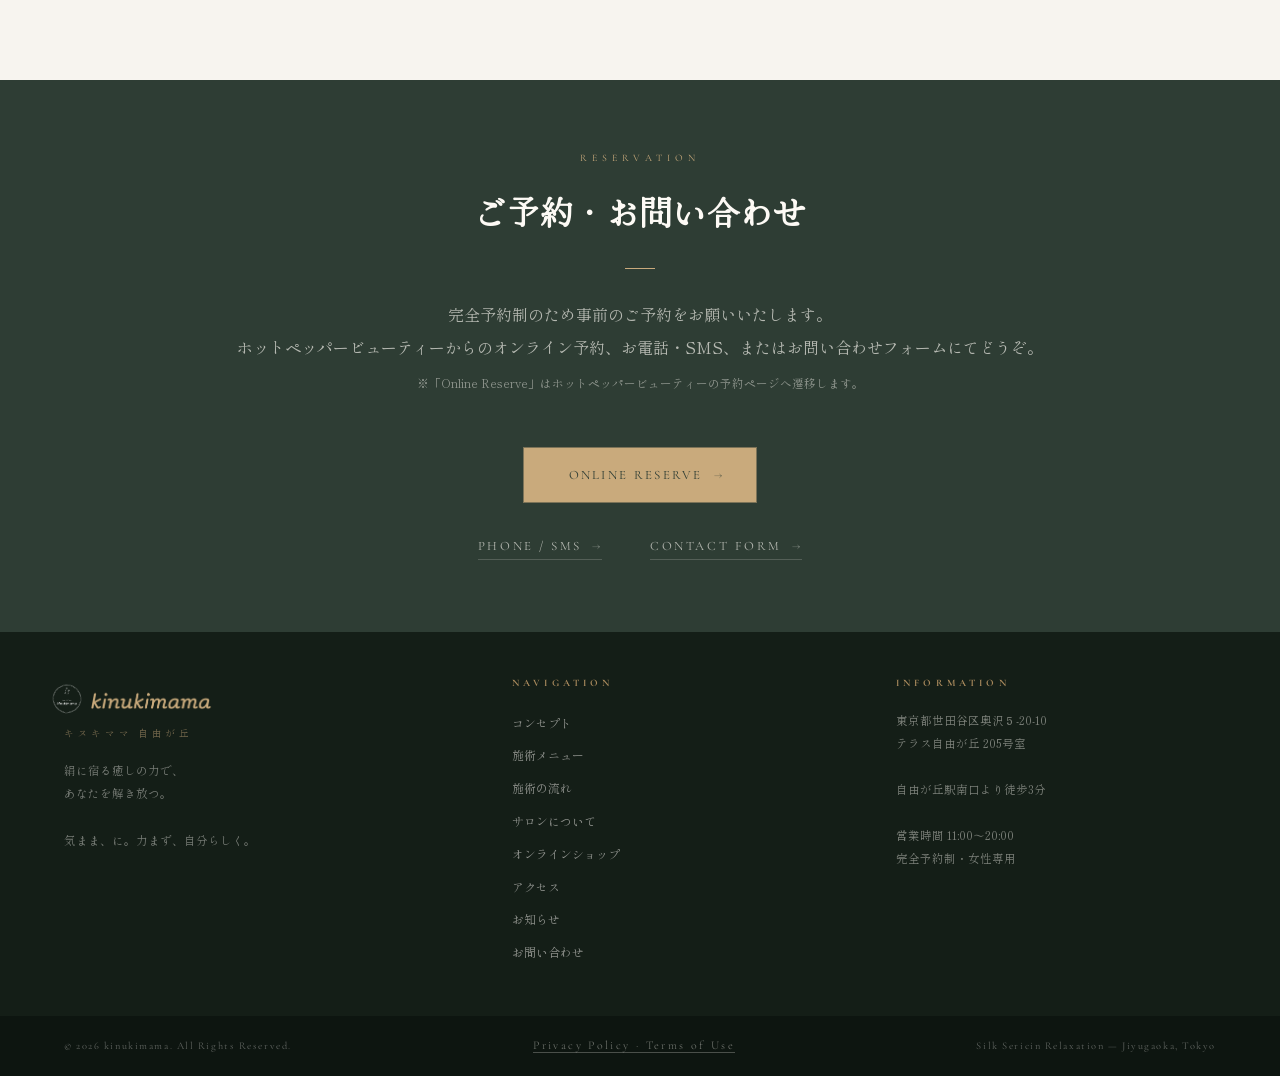
==== commit 3b154535: "フォントサイズ調整" ====
--- a/index.html
+++ b/index.html
@@ -574,7 +574,7 @@
     <div class="sec-rule" style="margin:1.8rem auto;"></div>
     <table class="access-tbl">
       <tr><td>Address</td><td>東京都世田谷区奥沢5－20－10<br>テラス自由が丘 205号室</td></tr>
-      <tr><td>Access</td><td>東急東横線・大井町線 自由が丘駅<br>南口より徒歩3分</td></tr>
+      <tr><td>Access</td><td>東急東横線・大井町線<br>自由が丘駅 南口より徒歩3分</td></tr>
       <tr><td>Hours</td><td>11:00 〜 20:00<br><span style="font-size:0.72rem;color:var(--ink-soft)">時間外応相談</span></td></tr>
       <tr><td>Holiday</td><td>不定休</td></tr>
       <tr><td>Payment</td><td>Visa / Master / JCB / AMEX<br>交通系IC / iD / QUICPay ほか</td></tr>
--- a/style.css
+++ b/style.css
@@ -100,8 +100,8 @@
 .h-eyebrow span{font-family:'Cormorant Garamond',serif;font-size:0.65rem;letter-spacing:0.5em;text-transform:uppercase;color:var(--gold-lt);font-weight:300;}
 .hero-h1{font-family:'Hina Mincho',serif;font-size:clamp(1.6rem,4vw,4.2rem);line-height:1.65;color:var(--white);letter-spacing:0.04em;margin-bottom:2rem;}
 .hero-h1 em{font-style:normal;color:var(--gold-lt);}
-.hero-p{font-size:clamp(0.75rem,1vw,0.85rem);line-height:2.2;color:rgba(253,250,245,0.65);max-width:420px;margin-bottom:2.5rem;}
-.hero-link{display:inline-flex;align-items:center;gap:0.8rem;font-family:'Cormorant Garamond',serif;font-size:0.82rem;letter-spacing:0.2em;text-transform:uppercase;color:var(--white);position:relative;padding-bottom:0.4rem;transition:color 0.35s;}
+.hero-p{font-size:1rem;line-height:2.2;color:rgba(253,250,245,0.65);max-width:420px;margin-bottom:2.5rem;}
+.hero-link{display:inline-flex;align-items:center;gap:0.8rem;font-family:'Cormorant Garamond',serif;font-size:0.88rem;letter-spacing:0.2em;text-transform:uppercase;color:var(--white);position:relative;padding-bottom:0.4rem;transition:color 0.35s;}
 .hero-link::before{content:'';position:absolute;bottom:0;left:0;width:100%;height:1px;background:rgba(253,250,245,0.25);}
 .hero-link::after{content:'';position:absolute;bottom:0;left:0;width:100%;height:1px;background:var(--gold-lt);transform:scaleX(0);transform-origin:left center;transition:transform 0.5s cubic-bezier(0.4,0,0.2,1);}
 .hero-link:hover{color:var(--gold-lt);}
@@ -122,7 +122,7 @@
 .sec-label{font-family:'Cormorant Garamond',serif;font-size:0.62rem;letter-spacing:0.52em;text-transform:uppercase;color:var(--gold);display:block;text-align:center;}
 .sec-h{font-family:'Hina Mincho',serif;font-size:clamp(1.3rem,2.5vw,2.4rem);line-height:1.75;letter-spacing:0.04em;text-align:center;}
 .sec-rule{width:30px;height:1px;background:var(--gold);margin:1.8rem auto;}
-.body-copy{font-size:clamp(0.9rem,1.3vw,0.95rem);line-height:2.3;color:var(--ink-soft);}
+.body-copy{font-size:1rem;line-height:2.3;color:var(--ink-soft);}
 .reveal{opacity:0;transform:translateY(18px);transition:opacity 0.9s ease,transform 0.9s ease;}
 .reveal.vis{opacity:1;transform:none;}
 
@@ -154,12 +154,12 @@
 .feat-item:hover{background:rgba(201,170,124,0.06);}
 .feat-n{font-family:'Cormorant Garamond',serif;font-size:2.5rem;font-style:italic;font-weight:300;color:rgba(168,137,92,0.5);line-height:1;margin-bottom:1.4rem;}
 .feat-ttl{font-size:0.88rem;color:var(--gold-lt);letter-spacing:0.07em;margin-bottom:0.8rem;}
-.feat-body{font-size:0.9rem;line-height:2.1;color:rgba(253,250,245,0.5);}
+.feat-body{font-size:1rem;line-height:2.1;color:rgba(253,250,245,0.5);}
 
 /* ── MENU ── */
 .menu{padding:11vmin 5vw;background:var(--bg);}
 .menu-top{text-align:center;margin-bottom:5vmin;}
-.menu-intro-txt{font-size:0.9rem;line-height:2.2;color:var(--ink-soft);margin-top:2.5rem;margin-bottom:5rem;text-align:center;}
+.menu-intro-txt{font-size:1rem;line-height:2.2;color:var(--ink-soft);margin-top:2.5rem;margin-bottom:5rem;text-align:center;}
 .ac-list{display:flex;flex-direction:column;gap:2px;}
 .ac-head{display:flex;align-items:center;justify-content:space-between;padding:1.6rem 2.2rem;background:var(--white);cursor:pointer;user-select:none;border-left:2px solid transparent;transition:border-color 0.3s,background 0.25s;}
 .ac-head:hover,.ac-item.open .ac-head{background:var(--bg-warm);border-left-color:var(--gold);}
@@ -187,7 +187,7 @@
 .ac-card-name{font-size:1rem;color:var(--sage);margin-bottom:0.5rem;line-height:1.7;}
 .ac-card-price{font-family:'Cormorant Garamond',serif;font-size:1.44rem;font-weight:300;color:var(--sage);margin-bottom:0.6rem;}
 .ac-card-price small{font-size:0.64rem;font-family:'Hina Mincho',serif;color:var(--ink-soft);margin-left:0.25rem;}
-.ac-card-desc{font-size:0.88rem;line-height:1.9;color:var(--ink-soft);}
+.ac-card-desc{font-size:1rem;line-height:1.9;color:var(--ink-soft);}
 .ac-card-note{font-size:0.68rem;color:var(--gold);letter-spacing:0.06em;margin-top:0.5rem;display:block;}
 .menu-note{margin-top:2.5rem;padding:1.6rem 2.4rem;background:var(--bg-warm);border-left:2px solid var(--gold);font-size:0.9rem;color:var(--ink-soft);line-height:2;}
 .menu-cta-wrap{margin-top:3rem;text-align:center;}
@@ -213,7 +213,7 @@
 .flow-item:last-child::before{display:none;}
 .fi-n{font-family:'Cormorant Garamond',serif;font-size:2.6rem;font-style:italic;font-weight:300;color:var(--gold);line-height:1;text-align:center;}
 .fi-ttl{font-size:0.95rem;color:var(--sage);letter-spacing:0.05em;margin-bottom:0.8rem;}
-.fi-body{font-size:0.9rem;line-height:2.15;color:var(--ink-soft);}
+.fi-body{font-size:1rem;line-height:2.15;color:var(--ink-soft);}
 .fi-body em{font-style:normal;color:var(--gold);}
 
 /* ── ABOUT — asymmetric ── */
@@ -258,7 +258,7 @@
 .vc{background:var(--bg);padding:2.5rem;border:1px solid var(--bg-deep);position:relative;transition:border-color 0.3s,transform 0.3s;}
 .vc:hover{border-color:var(--gold-lt);transform:translateY(-3px);}
 .vc::before{content:'"';position:absolute;right:1.5rem;top:-0.3rem;font-family:'Cormorant Garamond',serif;font-size:5rem;color:var(--bg-deep);line-height:1;font-style:italic;pointer-events:none;}
-.vc-txt{font-size:0.9rem;line-height:2.05;color:var(--ink-soft);margin-bottom:1.4rem;position:relative;z-index:1;}
+.vc-txt{font-size:1rem;line-height:2.05;color:var(--ink-soft);margin-bottom:1.4rem;position:relative;z-index:1;}
 .vc-from{font-family:'Cormorant Garamond',serif;font-size:0.68rem;letter-spacing:0.2em;color:var(--gold);text-transform:uppercase;}
 .voice-disclaimer{font-size:0.72rem;color:var(--ink-soft);text-align:left;margin-top:2.5rem;letter-spacing:0.05em;}
 
@@ -306,12 +306,12 @@
 .map-iframe-wrap iframe{width:100%;height:100%;display:block;border:none;filter:sepia(12%) saturate(80%);}
 .access-tbl{width:100%;border-collapse:collapse;margin:2rem auto 0;}
 .access-tbl tr{border-bottom:1px solid var(--bg-warm);}
-.access-tbl td{padding:1rem 0;font-size:0.88rem;color:var(--ink-soft);line-height:1.9;vertical-align:top;}
+.access-tbl td{padding:1rem 0;font-size:1rem;color:var(--ink-soft);line-height:1.9;vertical-align:top;}
 .access-tbl td:first-child{font-family:'Cormorant Garamond',serif;font-size:0.62rem;letter-spacing:0.3em;color:var(--gold);text-transform:uppercase;white-space:nowrap;padding-right:2rem;width:150px;padding-top:1.3rem;}
 .access-directions{margin-top:2.5rem;padding:2rem 2.5rem;background:var(--bg-warm);border-left:3px solid var(--gold);border-radius:2px;text-align:left;}
 .access-tbl td:last-child{text-align:center;padding-right:150px;}
 .access-dir-label{display:block;font-size:0.62rem;letter-spacing:0.2em;text-transform:uppercase;color:var(--gold);margin-bottom:0.6rem;}
-.access-directions p{font-size:0.88rem;line-height:2;color:var(--ink-mid);}
+.access-directions p{font-size:1rem;line-height:2;color:var(--ink-mid);}
 .access-dir-text em{font-style:normal;font-weight:500;color:var(--gold);}
 
 /* ── CONTACT ── */
@@ -319,7 +319,7 @@
 .contact-inner{position:relative;z-index:1;}
 .contact .sec-label{color:var(--gold-lt);display:block;margin-bottom:0;}
 .contact .sec-h{color:var(--white);margin:1.2rem 0;}
-.contact-p{font-size:0.9rem;color:rgba(253,250,245,0.65);line-height:2.1;margin-bottom:3rem;}
+.contact-p{font-size:1rem;color:rgba(253,250,245,0.65);line-height:2.1;margin-bottom:3rem;}
 .c-btns{display:flex;flex-direction:column;align-items:center;gap:2.2rem;width:min(520px,100%);margin:0 auto;}
 .c-btns-sub{display:flex;align-items:center;gap:3rem;flex-wrap:wrap;justify-content:center;}
 .btn-reserve{position:relative;overflow:hidden;display:inline-flex;align-items:center;justify-content:center;gap:0.7rem;padding:1.2rem 2rem 1.2rem 2.8rem;font-family:'Cormorant Garamond',serif;font-size:0.8rem;letter-spacing:0.18em;text-transform:uppercase;color:var(--gold-lt);border:1px solid rgba(201,170,124,0.5);transition:color 0.4s ease;white-space:nowrap;}
@@ -403,6 +403,7 @@
   .img-break-label{bottom:1rem;}
   .access-tbl td:first-child{width:80px;}
   .contact-p{text-align:left;}
+  .hero-p{font-size:0.8rem;}
   footer{grid-template-columns:1fr;padding:4vmin 5vw;}
   .footer-btm{flex-direction:column;gap:0.4rem;text-align:center;padding:1.2rem 5vw;}
   .tagline-strip{flex-direction:column;gap:1rem;text-align:center;}
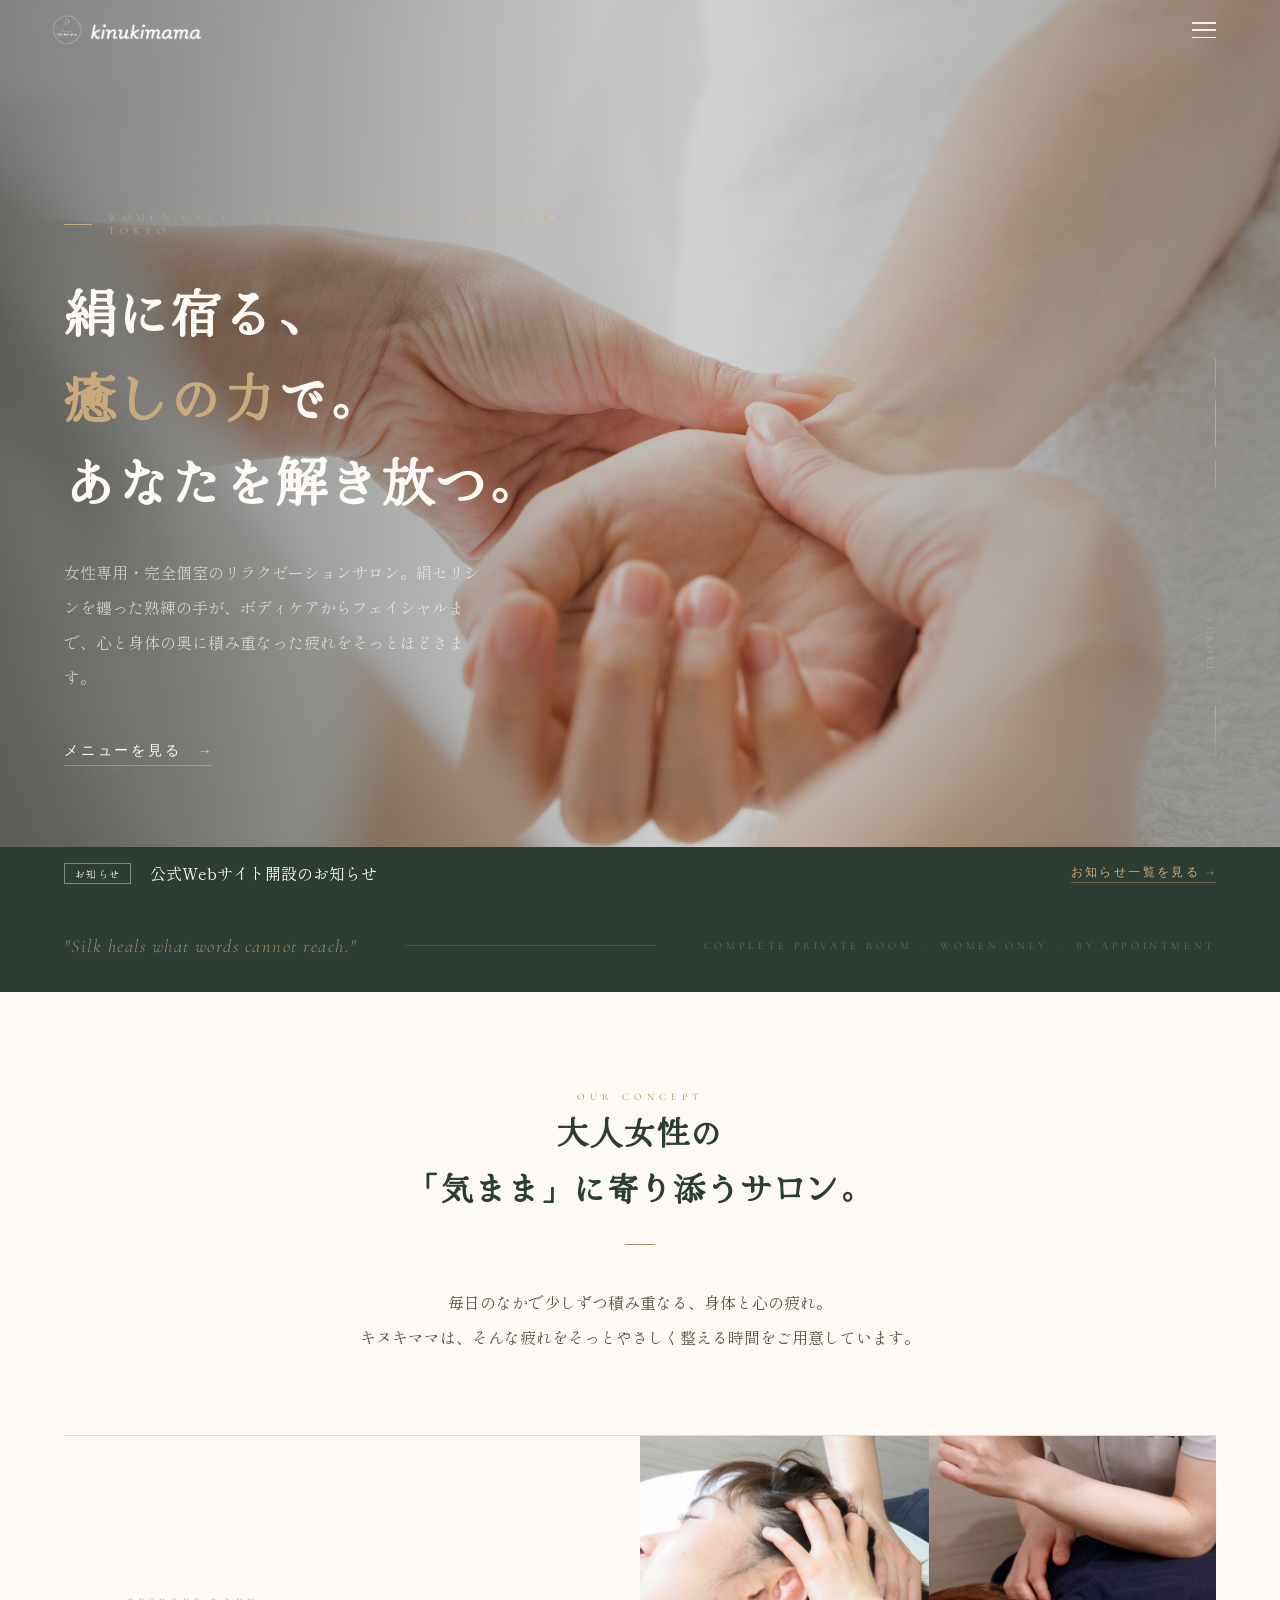
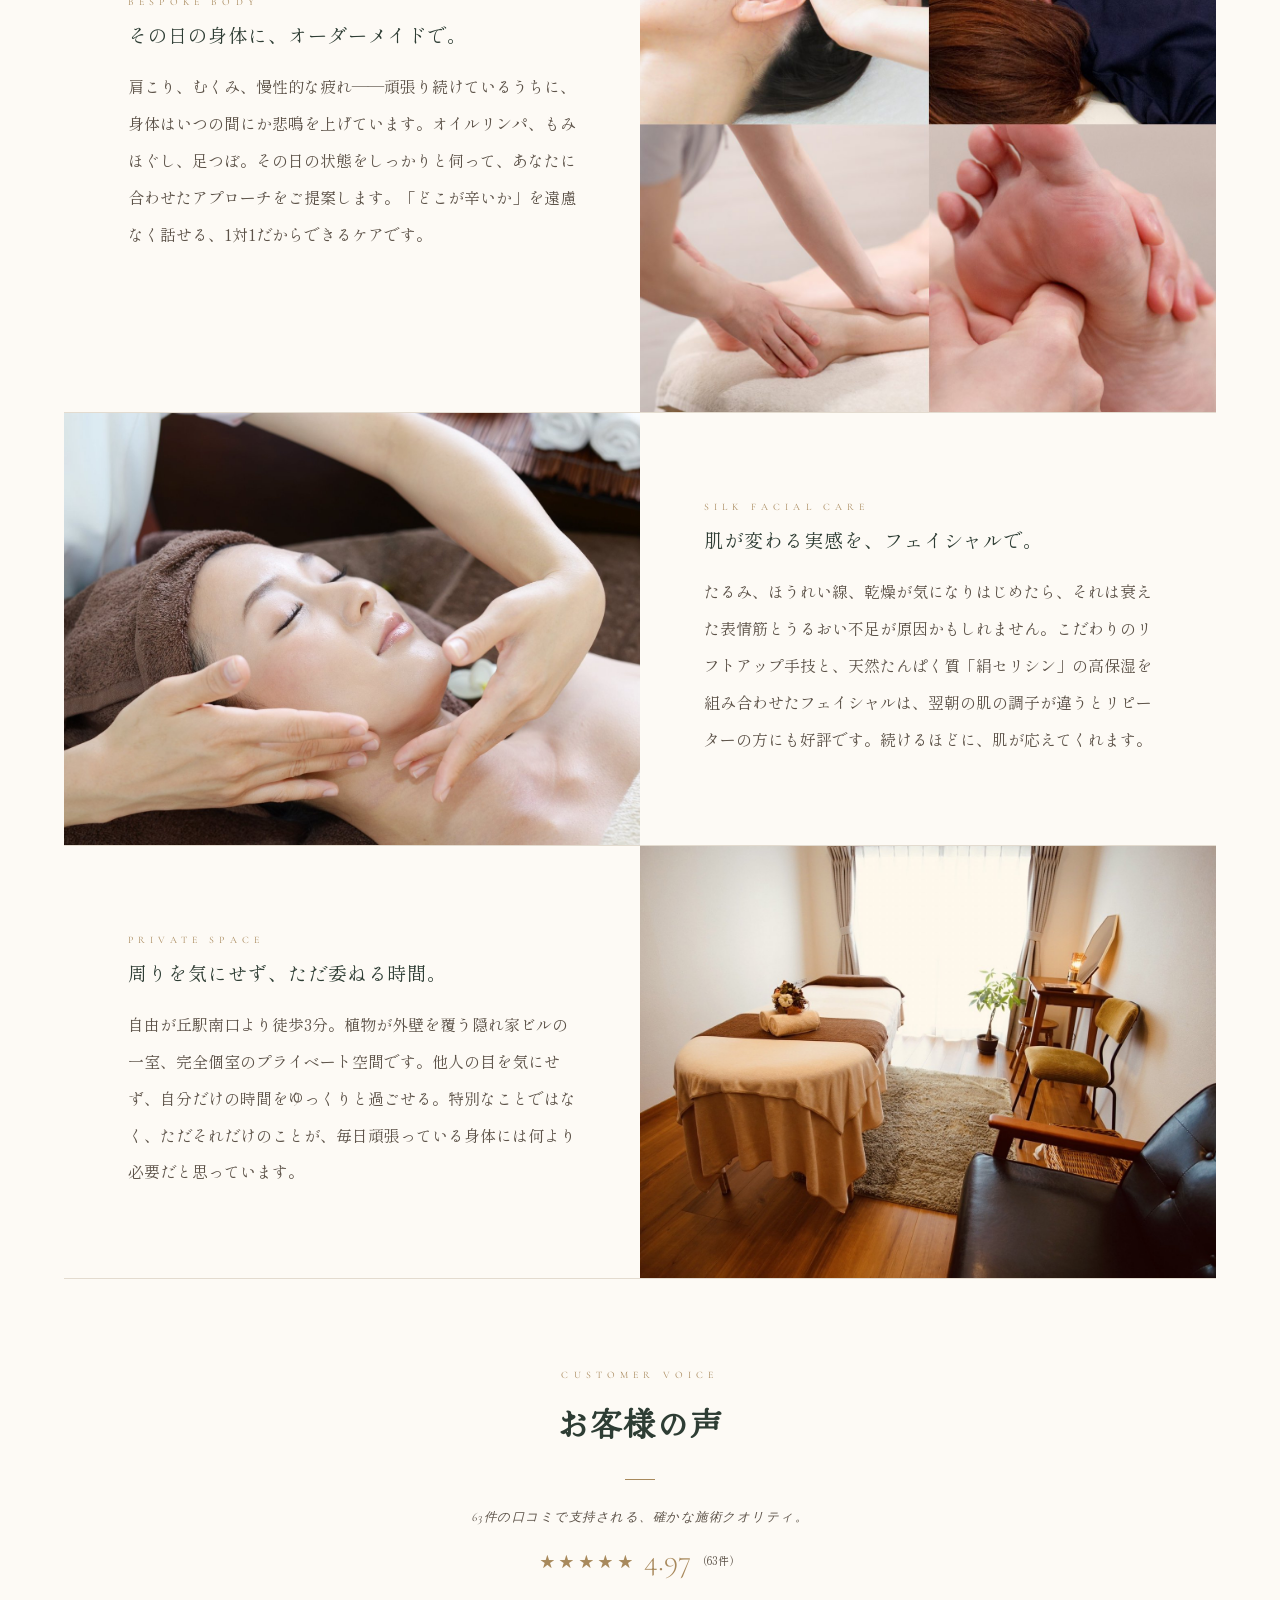
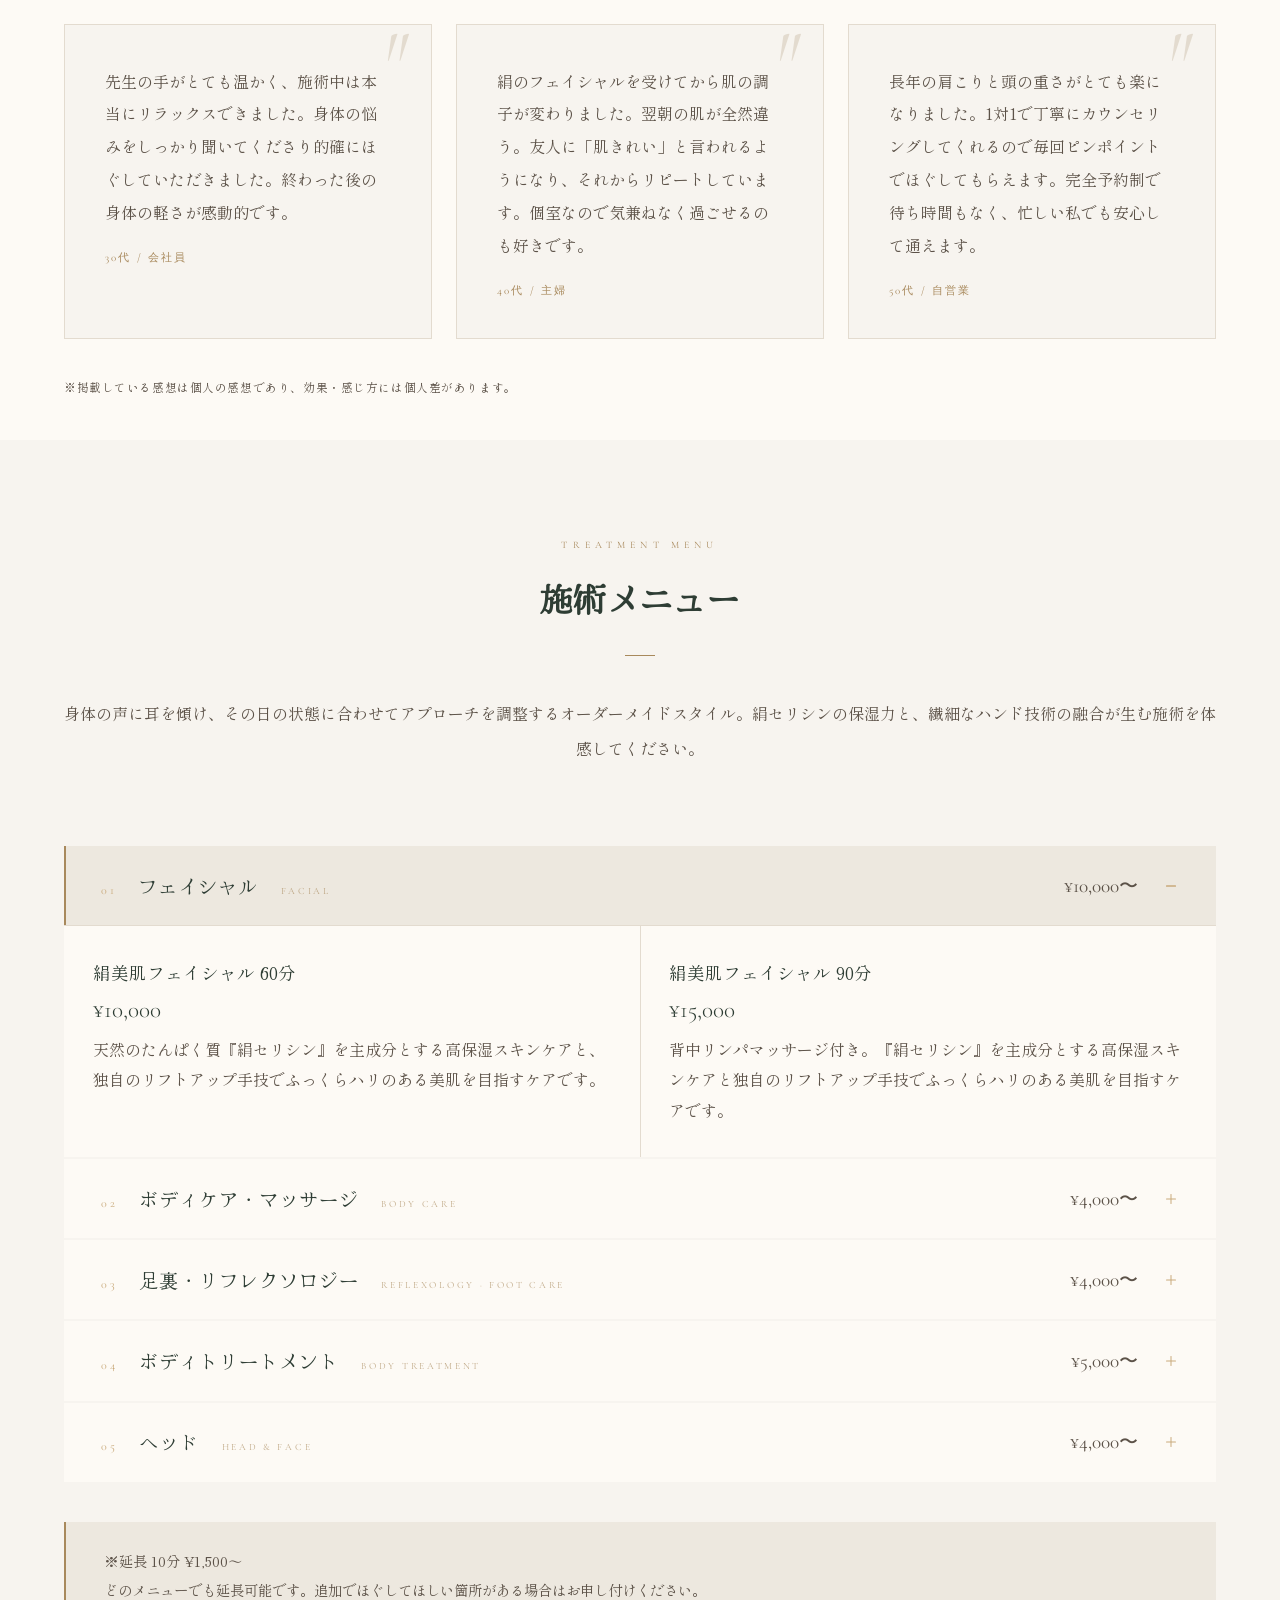
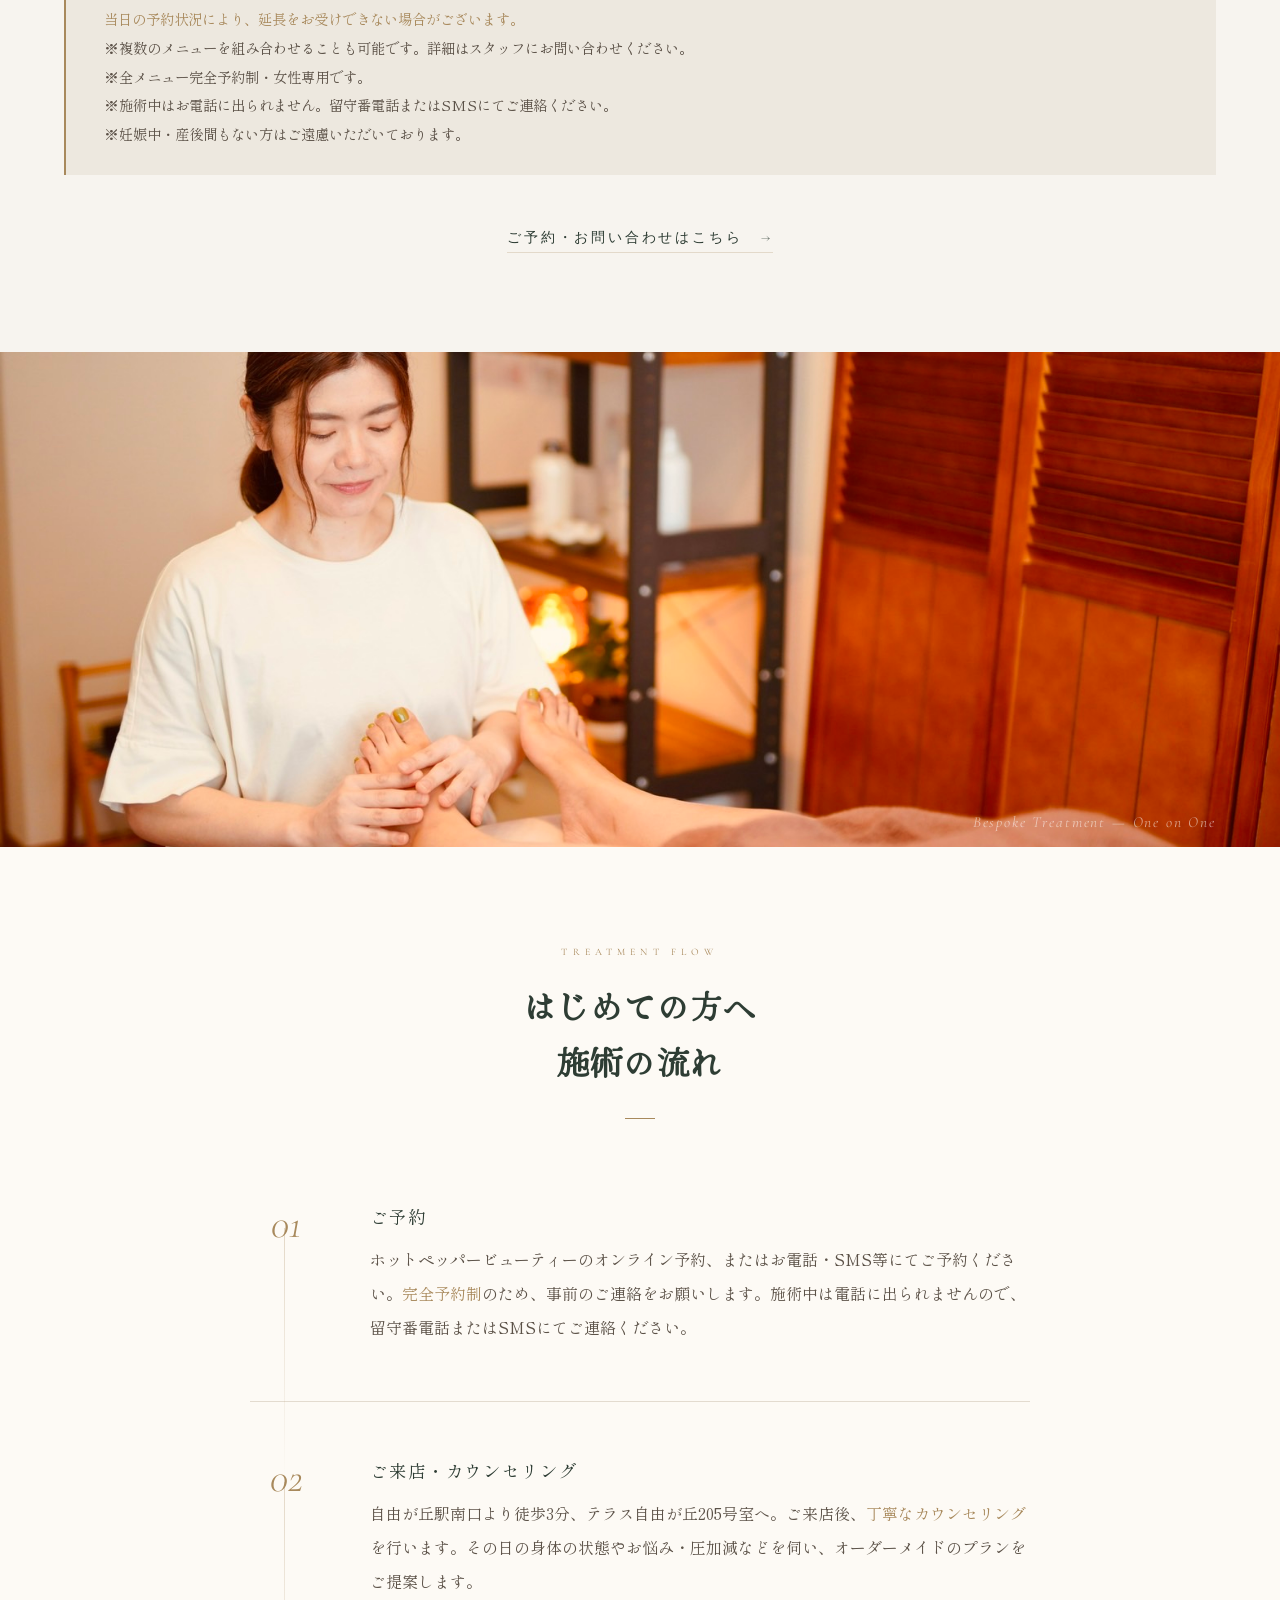
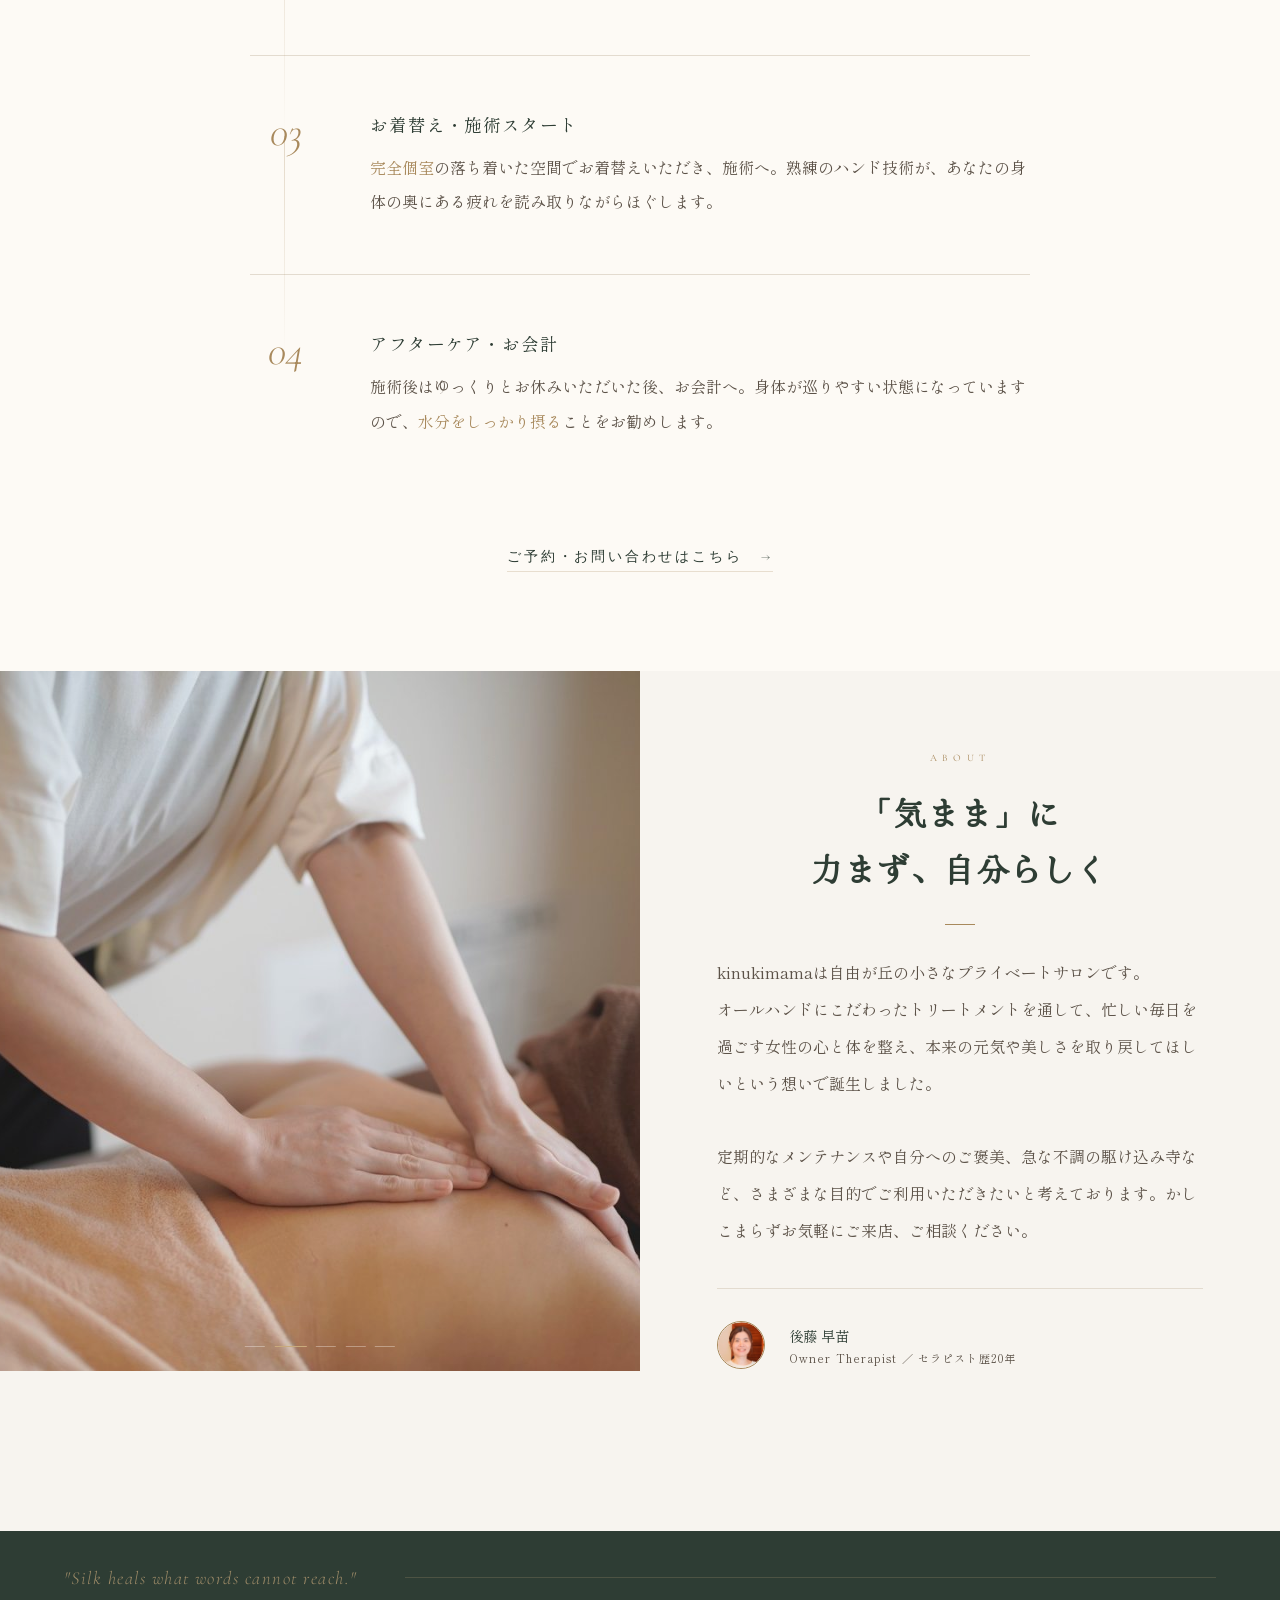
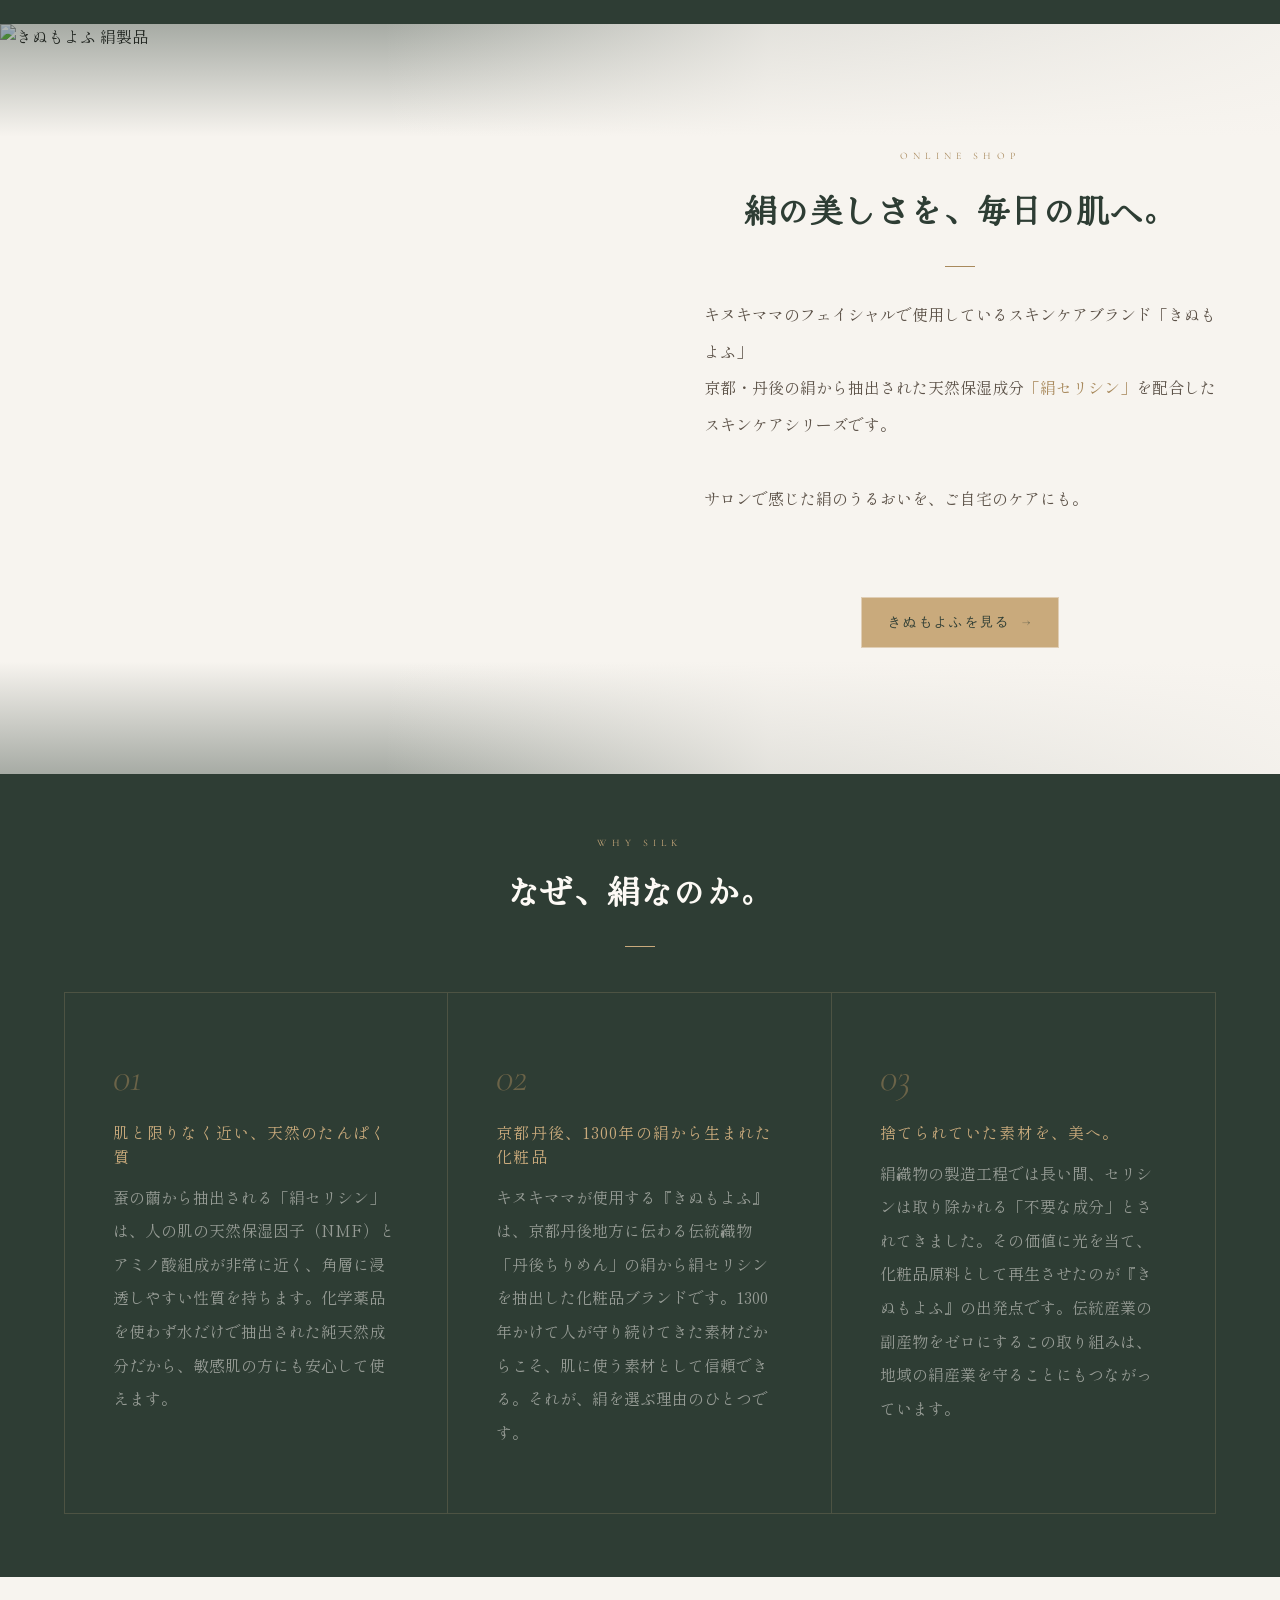
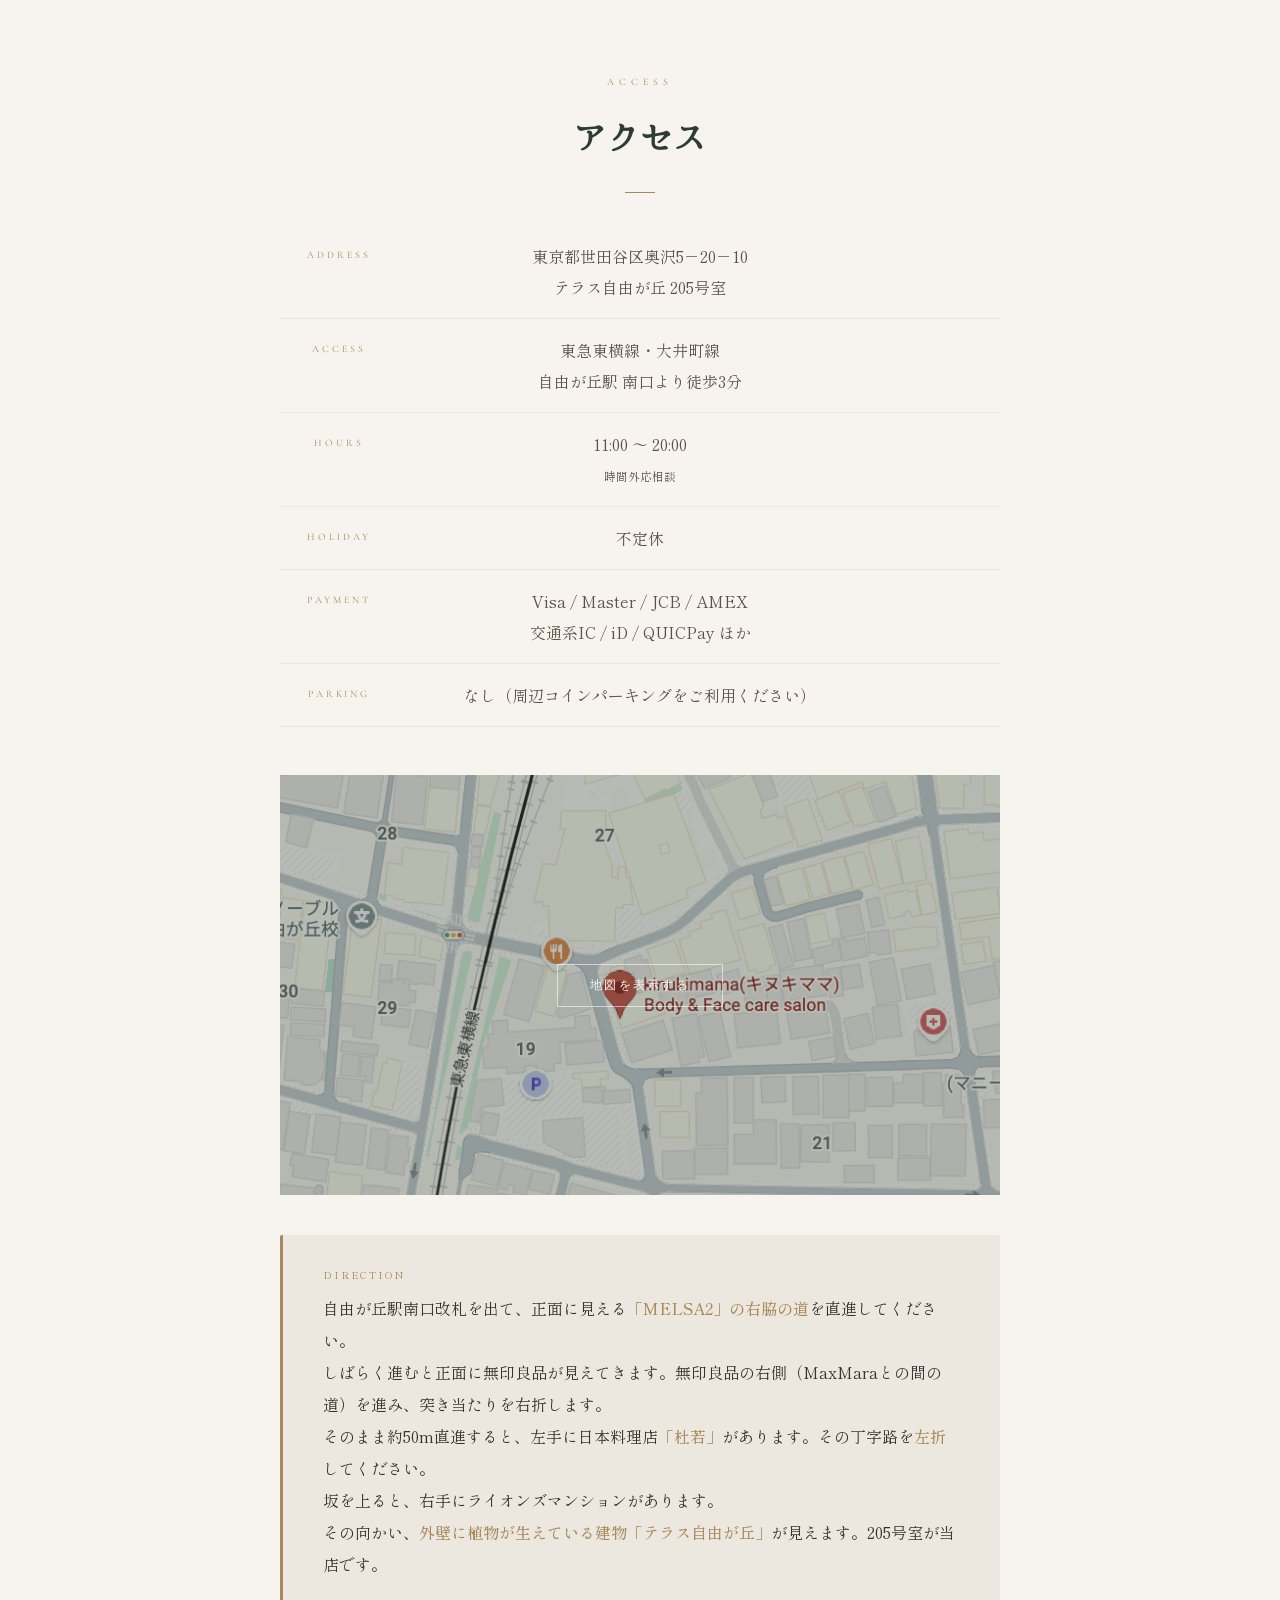
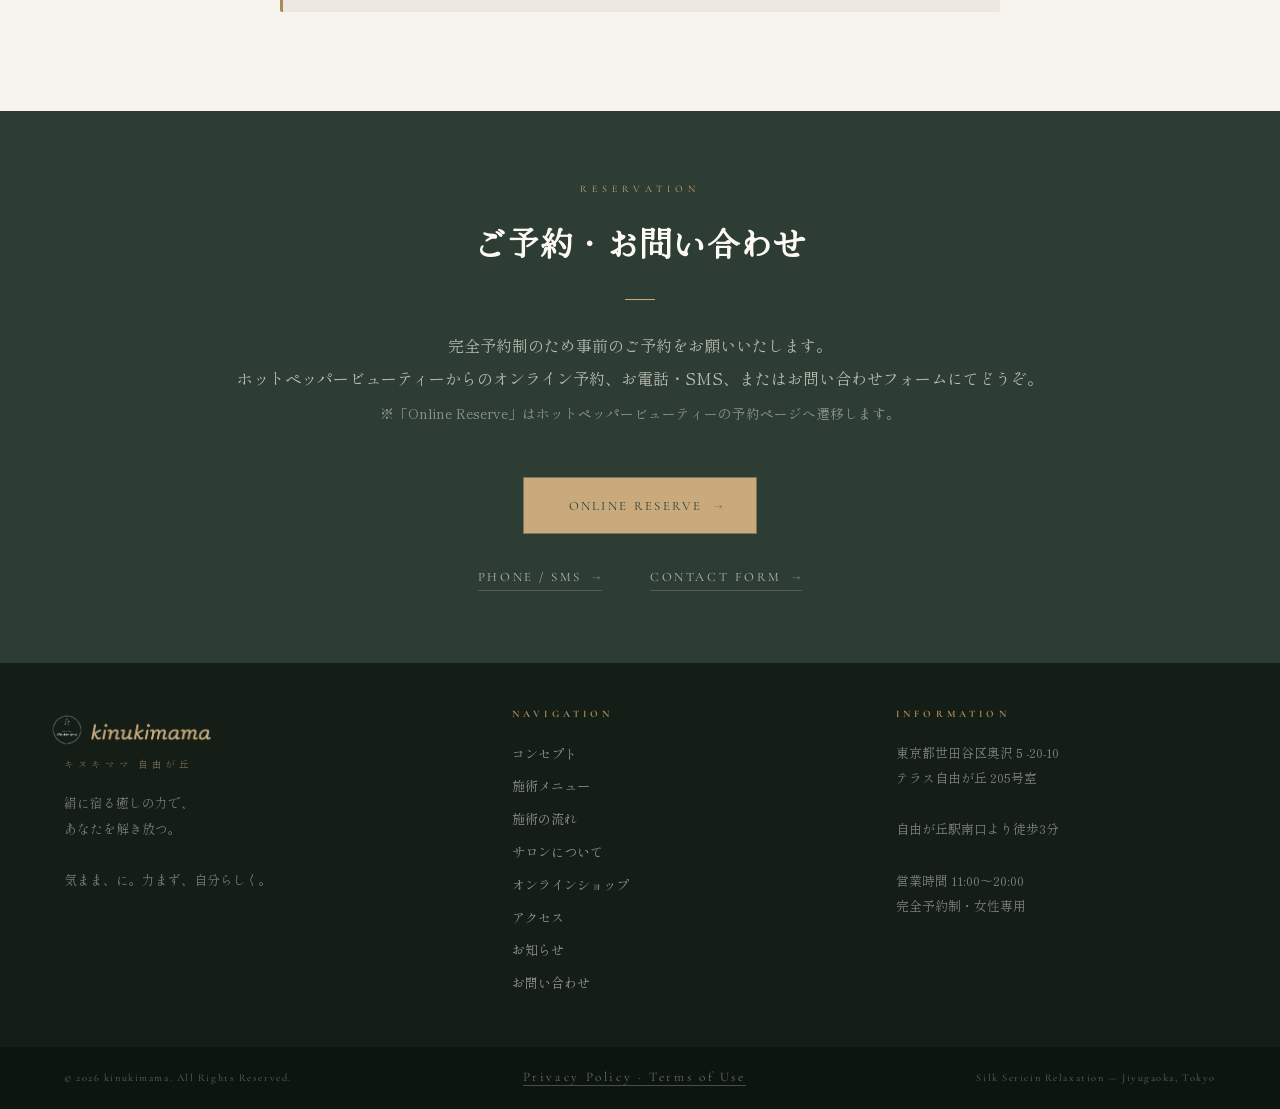
==== commit c58024cb: "フォントサイズ変更" ====
--- a/index.html
+++ b/index.html
@@ -609,7 +609,7 @@
     <span class="sec-label">Reservation</span>
     <h2 class="sec-h" style="color:var(--white);margin-top:1.2rem;">ご予約・お問い合わせ</h2>
     <div class="sec-rule" style="background:var(--gold-lt);margin:1.8rem auto;"></div>
-    <p class="contact-p">完全予約制のため事前のご予約をお願いいたします。<br>ホットペッパービューティーからのオンライン予約、お電話・SMS、またはお問い合わせフォームにてどうぞ。<br><span style="font-size:0.72rem;opacity:0.7;">※「Online Reserve」はホットペッパービューティーの予約ページへ遷移します。</span></p>
+    <p class="contact-p">完全予約制のため事前のご予約をお願いいたします。<br>ホットペッパービューティーからのオンライン予約、お電話・SMS、またはお問い合わせフォームにてどうぞ。<br><span style="font-size:0.85rem;opacity:0.7;">※「Online Reserve」はホットペッパービューティーの予約ページへ遷移します。</span></p>
     <div class="c-btns">
       <a href="https://beauty.hotpepper.jp/kr/slnH000596328/" target="_blank" rel="noopener noreferrer" class="btn-reserve" title="ホットペッパービューティーへ遷移します"><span class="btn-reserve-text">Online Reserve</span><span class="btn-reserve-arrow">→</span></a>
       <div class="c-btns-sub">
--- a/style.css
+++ b/style.css
@@ -120,7 +120,7 @@
 
 /* ── SHARED ── */
 .sec-label{font-family:'Cormorant Garamond',serif;font-size:0.62rem;letter-spacing:0.52em;text-transform:uppercase;color:var(--gold);display:block;text-align:center;}
-.sec-h{font-family:'Hina Mincho',serif;font-size:clamp(1.3rem,2.5vw,2.4rem);line-height:1.75;letter-spacing:0.04em;text-align:center;}
+.sec-h{font-family:'Hina Mincho',serif;font-size:clamp(1.5rem,2.5vw,2.4rem);line-height:1.75;letter-spacing:0.04em;text-align:center;}
 .sec-rule{width:30px;height:1px;background:var(--gold);margin:1.8rem auto;}
 .body-copy{font-size:1rem;line-height:2.3;color:var(--ink-soft);}
 .reveal{opacity:0;transform:translateY(18px);transition:opacity 0.9s ease,transform 0.9s ease;}
@@ -136,7 +136,7 @@
 .phil-block:last-child{border-bottom:1px solid var(--bg-deep);}
 .pb-txt{padding:5.5rem 5vw;display:flex;flex-direction:column;justify-content:center;}
 .pb-num{font-family:'Cormorant Garamond',serif;font-size:0.62rem;letter-spacing:0.52em;text-transform:uppercase;color:var(--gold);margin-bottom:0.8rem;}
-.pb-title{font-size:1rem;color:var(--sage);letter-spacing:0.05em;margin-bottom:1.2rem;}
+.pb-title{font-size:1.2rem;color:var(--sage);letter-spacing:0.05em;margin-bottom:1.2rem;}
 .pb-img{overflow:hidden;min-height:300px;}
 .pb-img img{height:100%;object-fit:cover;transition:transform 0.8s ease;}
 .phil-block:hover .pb-img img{transform:scale(1.04);}
@@ -153,7 +153,7 @@
 .feat-item:last-child{border-right:none;}
 .feat-item:hover{background:rgba(201,170,124,0.06);}
 .feat-n{font-family:'Cormorant Garamond',serif;font-size:2.5rem;font-style:italic;font-weight:300;color:rgba(168,137,92,0.5);line-height:1;margin-bottom:1.4rem;}
-.feat-ttl{font-size:0.88rem;color:var(--gold-lt);letter-spacing:0.07em;margin-bottom:0.8rem;}
+.feat-ttl{font-size:1rem;color:var(--gold-lt);letter-spacing:0.07em;margin-bottom:0.8rem;}
 .feat-body{font-size:1rem;line-height:2.1;color:rgba(253,250,245,0.5);}
 
 /* ── MENU ── */
@@ -184,7 +184,7 @@
 .ac-card{background:var(--white);padding:2rem 1.8rem;position:relative;}
 .ac-card::after{content:'';position:absolute;bottom:0;left:0;right:0;height:1px;background:linear-gradient(to right,var(--gold-lt),transparent);opacity:0;transition:opacity 0.3s;}
 .ac-card:hover::after{opacity:1;}
-.ac-card-name{font-size:1rem;color:var(--sage);margin-bottom:0.5rem;line-height:1.7;}
+.ac-card-name{font-size:1.1rem;color:var(--sage);margin-bottom:0.5rem;line-height:1.7;}
 .ac-card-price{font-family:'Cormorant Garamond',serif;font-size:1.44rem;font-weight:300;color:var(--sage);margin-bottom:0.6rem;}
 .ac-card-price small{font-size:0.64rem;font-family:'Hina Mincho',serif;color:var(--ink-soft);margin-left:0.25rem;}
 .ac-card-desc{font-size:1rem;line-height:1.9;color:var(--ink-soft);}
@@ -212,7 +212,7 @@
 .flow-item::before{content:'';position:absolute;left:34px;top:5rem;height:100%;width:1px;background:linear-gradient(to bottom,rgba(168,137,92,0.3),transparent);}
 .flow-item:last-child::before{display:none;}
 .fi-n{font-family:'Cormorant Garamond',serif;font-size:2.6rem;font-style:italic;font-weight:300;color:var(--gold);line-height:1;text-align:center;}
-.fi-ttl{font-size:0.95rem;color:var(--sage);letter-spacing:0.05em;margin-bottom:0.8rem;}
+.fi-ttl{font-size:1.1rem;color:var(--sage);letter-spacing:0.05em;margin-bottom:0.8rem;}
 .fi-body{font-size:1rem;line-height:2.15;color:var(--ink-soft);}
 .fi-body em{font-style:normal;color:var(--gold);}
 
@@ -348,16 +348,16 @@
 /* ── FOOTER ── */
 footer{background:#141E17;padding:5vmin 5vw;display:grid;grid-template-columns:1.2fr 1fr 1fr;gap:4rem;}
 .f-sub{font-size:0.6rem;letter-spacing:0.38em;color:rgba(201,170,124,0.5);display:block;margin-top:0.3rem;}
-.f-tag{font-size:0.72rem;color:rgba(253,250,245,0.42);line-height:2;margin-top:1.2rem;}
+.f-tag{font-size:0.8rem;color:rgba(253,250,245,0.42);line-height:2;margin-top:1.2rem;}
 .f-nav h4,.f-info h4{font-family:'Cormorant Garamond',serif;font-size:0.62rem;letter-spacing:0.42em;color:var(--gold);text-transform:uppercase;margin-bottom:1.2rem;}
 .f-nav ul{list-style:none;}
 .f-nav li{margin-bottom:0.55rem;}
-.f-nav a{font-size:0.74rem;color:rgba(253,250,245,0.52);transition:color 0.3s;}
+.f-nav a{font-size:0.82rem;color:rgba(253,250,245,0.52);transition:color 0.3s;}
 .f-nav a:hover{color:var(--gold-lt);}
-.f-info p{font-size:0.72rem;color:rgba(253,250,245,0.45);line-height:2;}
+.f-info p{font-size:0.8rem;color:rgba(253,250,245,0.45);line-height:2;}
 .footer-btm{background:#0D1510;padding:1.4rem 5vw;display:flex;justify-content:space-between;align-items:center;}
 .footer-btm span{font-family:'Cormorant Garamond',serif;font-size:0.65rem;color:rgba(253,250,245,0.35);letter-spacing:0.15em;}
-.footer-legal{font-family:'Cormorant Garamond',serif;font-size:0.74rem;letter-spacing:0.2em;color:rgba(253,250,245,0.45);font-weight:300;border-bottom:1px solid rgba(253,250,245,0.25);transition:color 0.3s,border-color 0.3s;}
+.footer-legal{font-family:'Cormorant Garamond',serif;font-size:0.82rem;letter-spacing:0.2em;color:rgba(253,250,245,0.45);font-weight:300;border-bottom:1px solid rgba(253,250,245,0.25);transition:color 0.3s,border-color 0.3s;}
 .footer-legal:hover{color:rgba(201,170,124,0.6);border-color:rgba(201,170,124,0.3);}
 
 /* ── MOBILE ── */
@@ -488,7 +488,7 @@
 /* NEWS BANNER */
 .news-banner{background:var(--sage);padding:0.9rem 5vw;display:flex;align-items:center;gap:1.2rem;flex-wrap:wrap;}
 .nb-tag{font-size:0.62rem;letter-spacing:0.15em;padding:0.15rem 0.6rem;border:1px solid rgba(253,250,245,0.4);color:rgba(253,250,245,0.85);flex-shrink:0;}
-.nb-title{font-family:'Shippori Mincho B1',serif;font-size:0.85rem;color:var(--white);flex:1;min-width:0;transition:color 0.3s;}
+.nb-title{font-family:'Shippori Mincho B1',serif;font-size:1rem;color:var(--white);flex:1;min-width:0;transition:color 0.3s;}
 .nb-title:hover{color:var(--gold-lt);}
 .nb-link{position:relative;font-family:'Cormorant Garamond',serif;font-size:0.75rem;letter-spacing:0.2em;color:var(--gold-lt);white-space:nowrap;padding-bottom:0.1rem;transition:color 0.35s;flex-shrink:0;}
 .nb-link::before{content:'';position:absolute;bottom:0;left:0;width:100%;height:1px;background:rgba(201,170,124,0.4);}
@@ -547,7 +547,7 @@
 @media(max-width:767px){
 .c-btns{width:100%;}
 .c-btns-sub{gap:1.8rem;}
-.nb-title{white-space:nowrap;overflow:hidden;text-overflow:ellipsis;}
+.nb-title{font-size:0.85rem;white-space:nowrap;overflow:hidden;text-overflow:ellipsis;}
 }
 
 @media(max-width:767px){
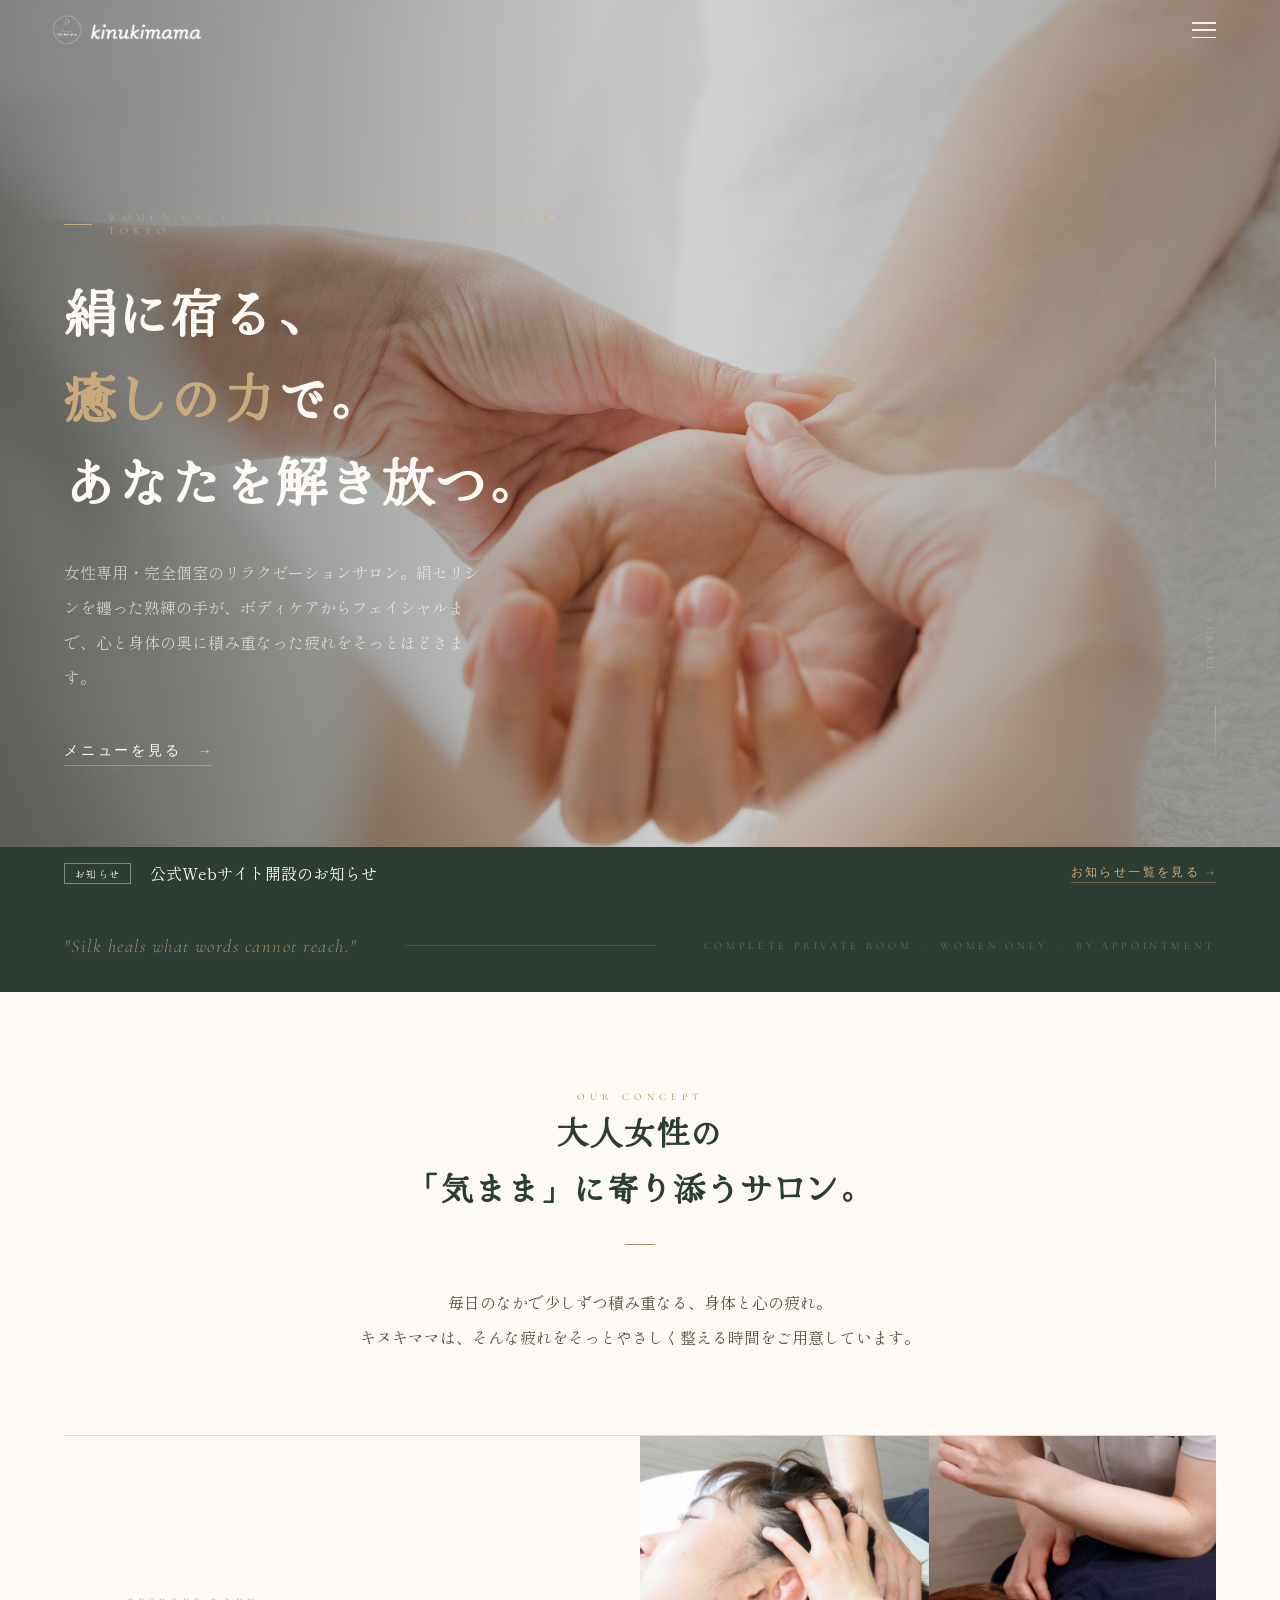
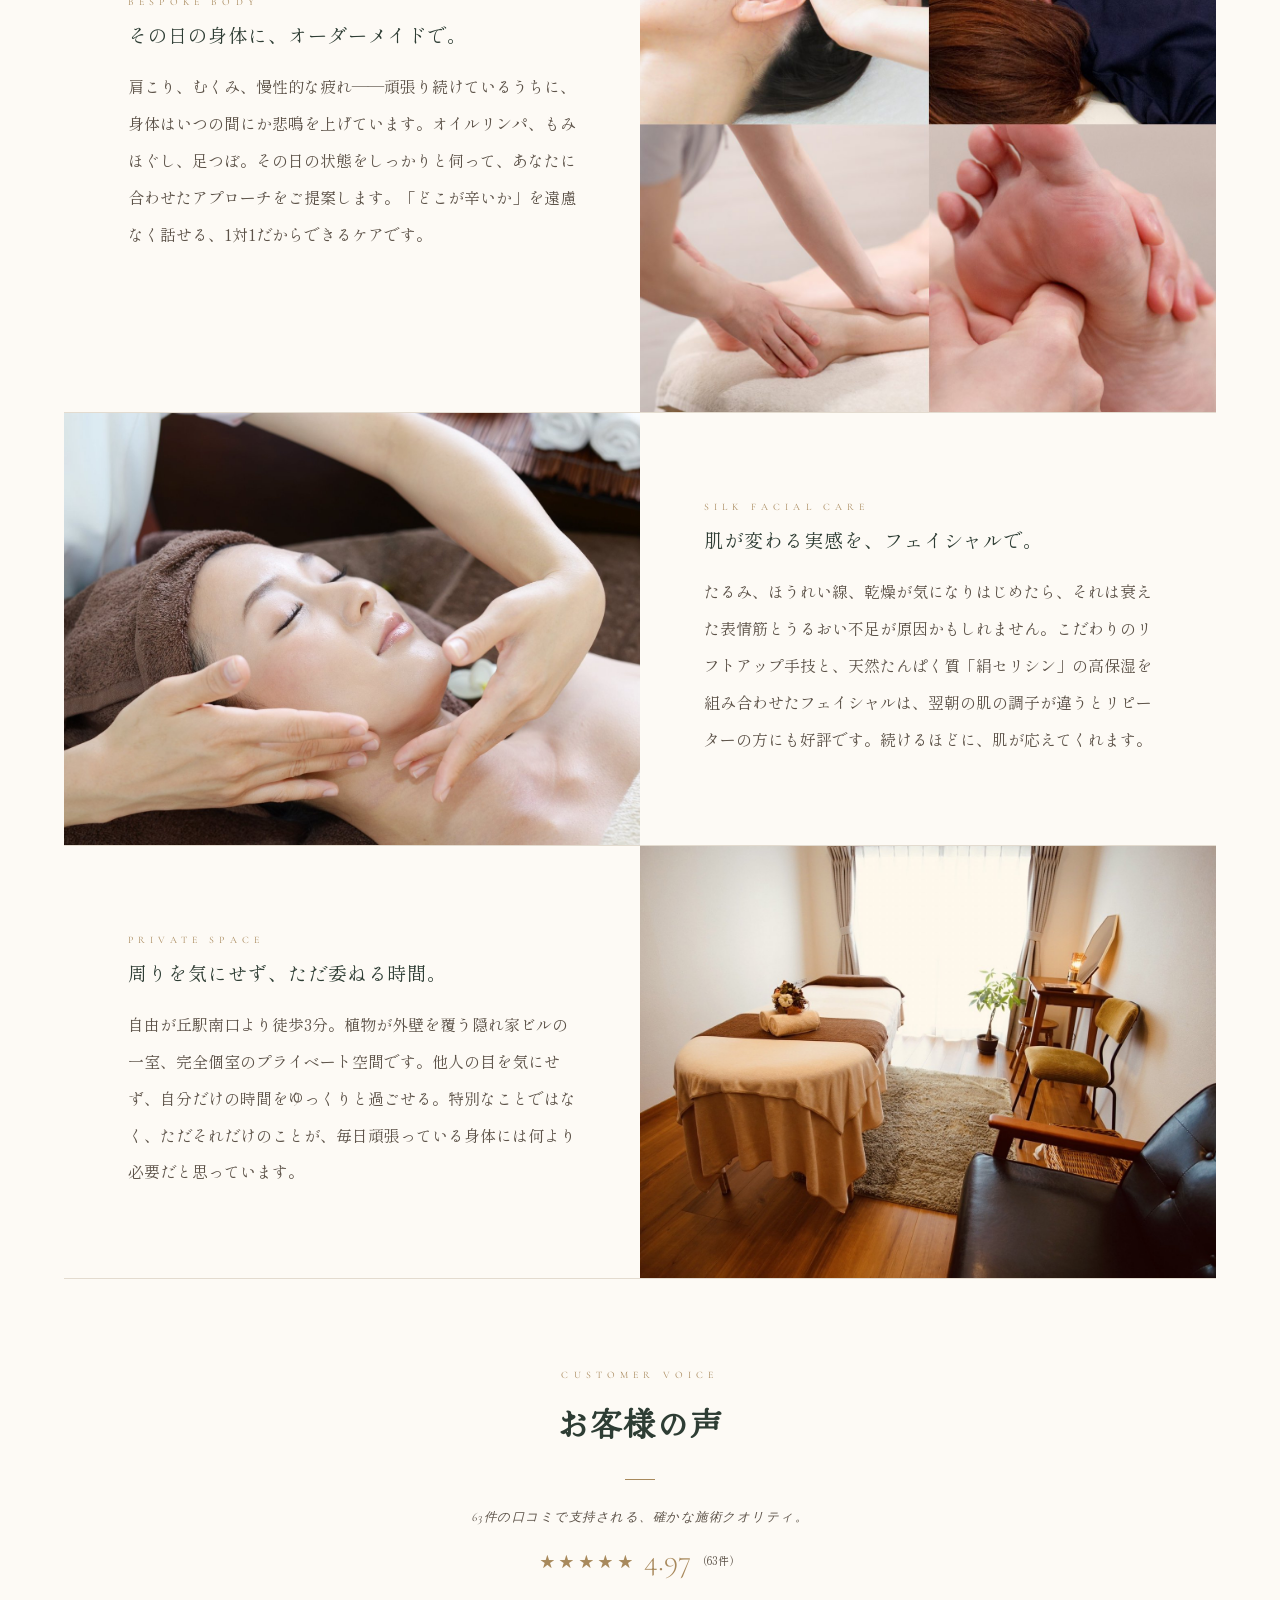
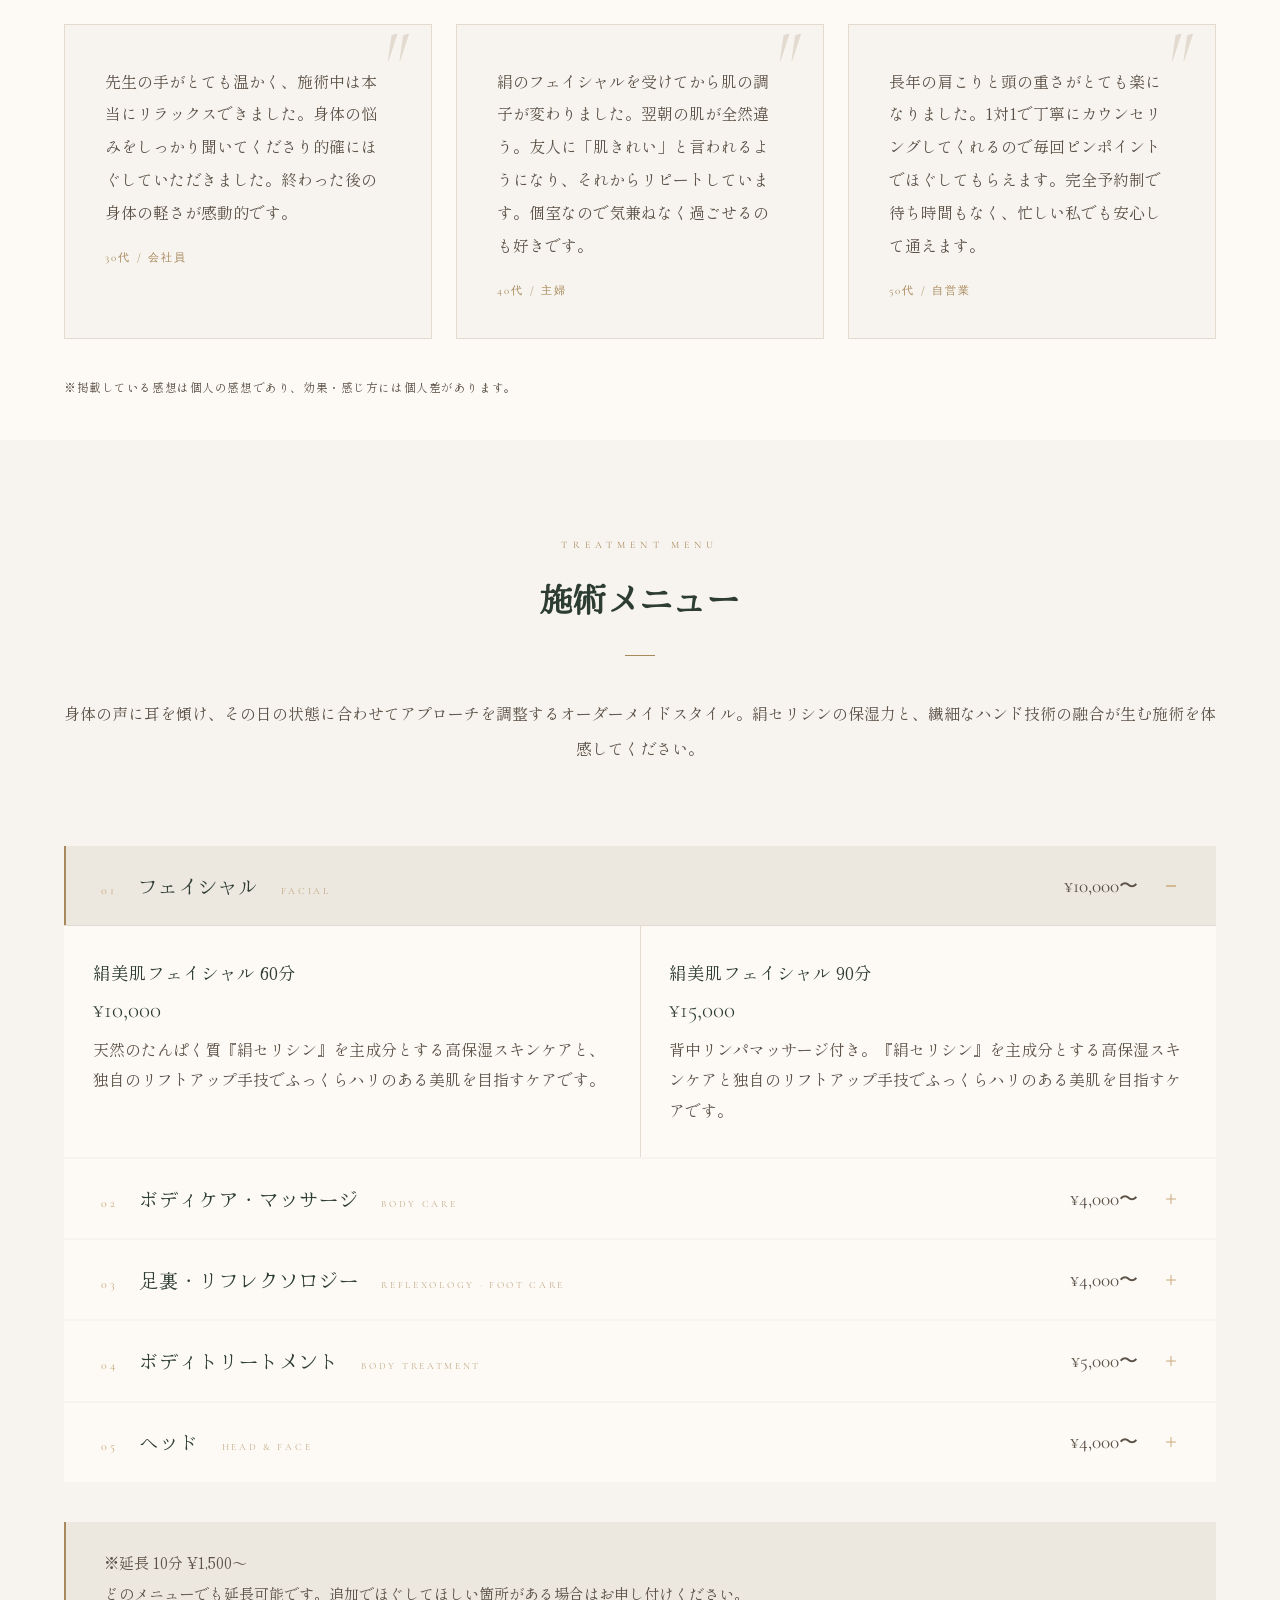
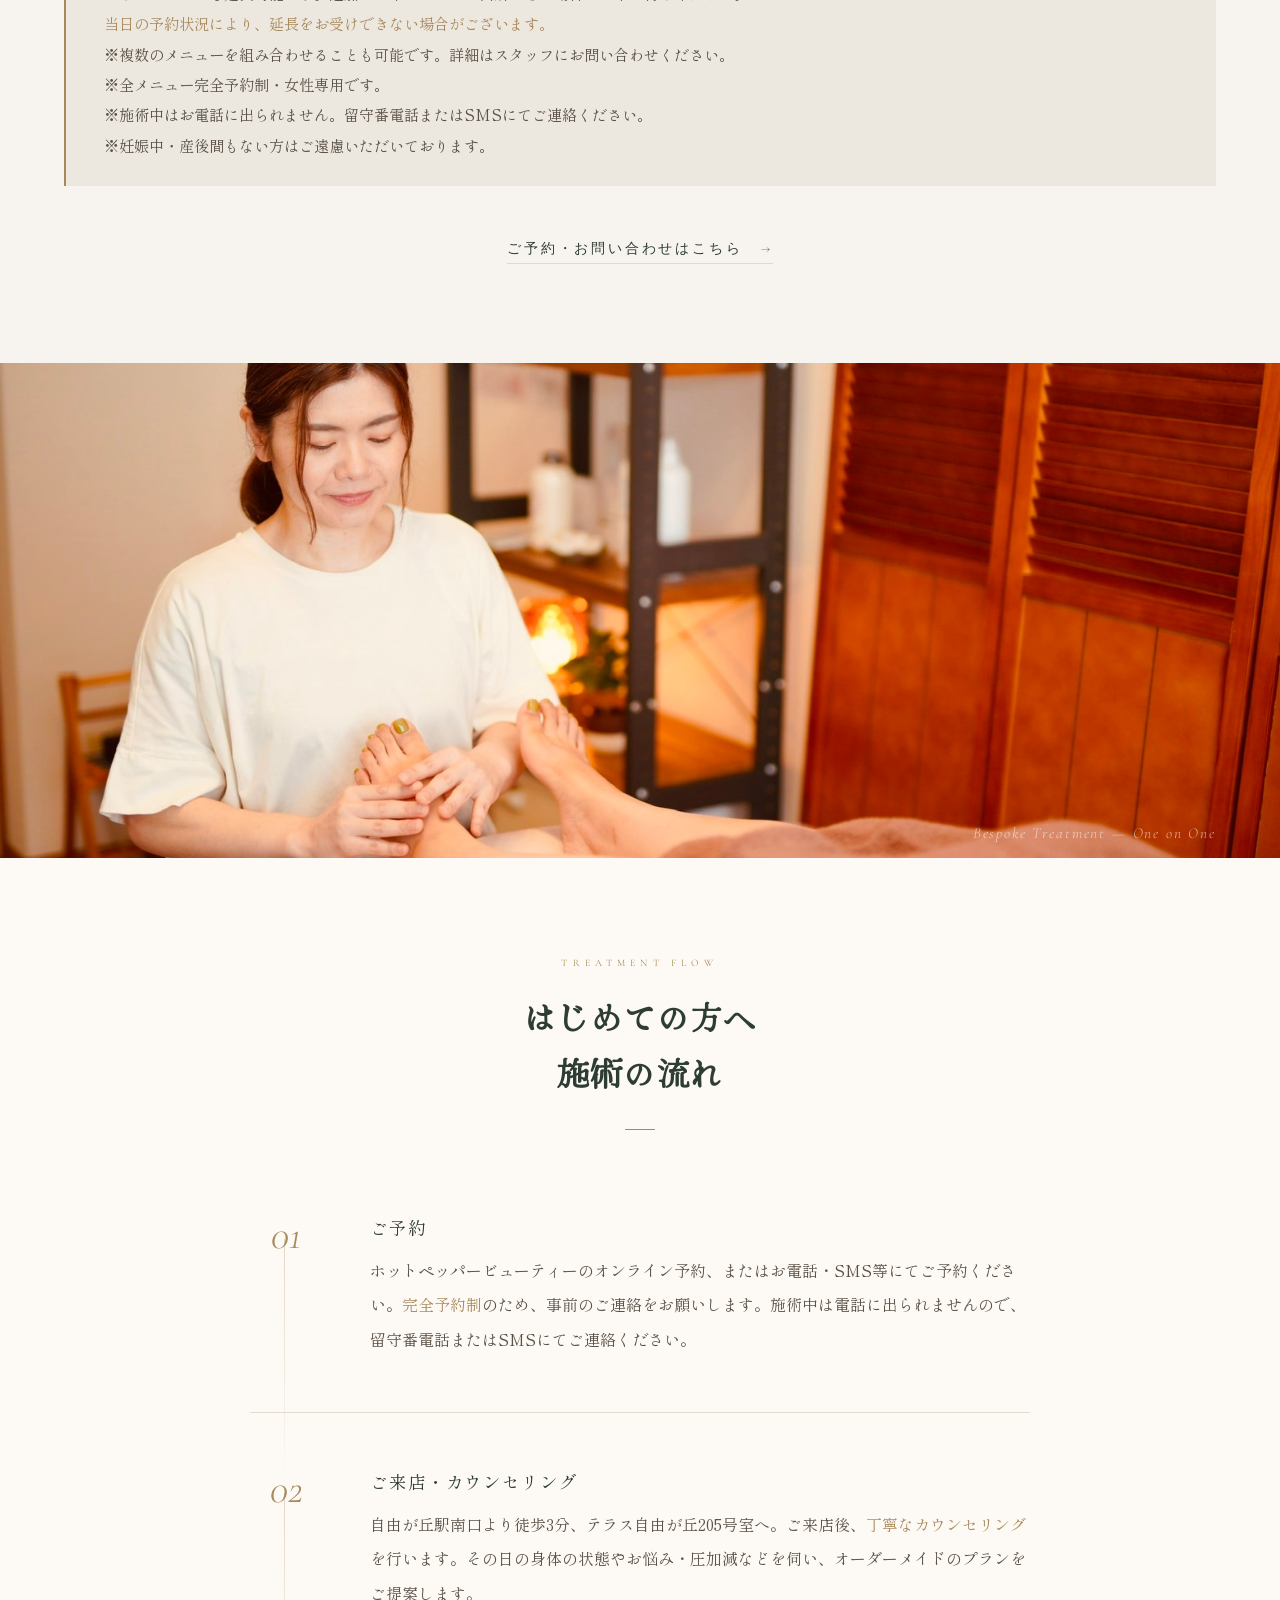
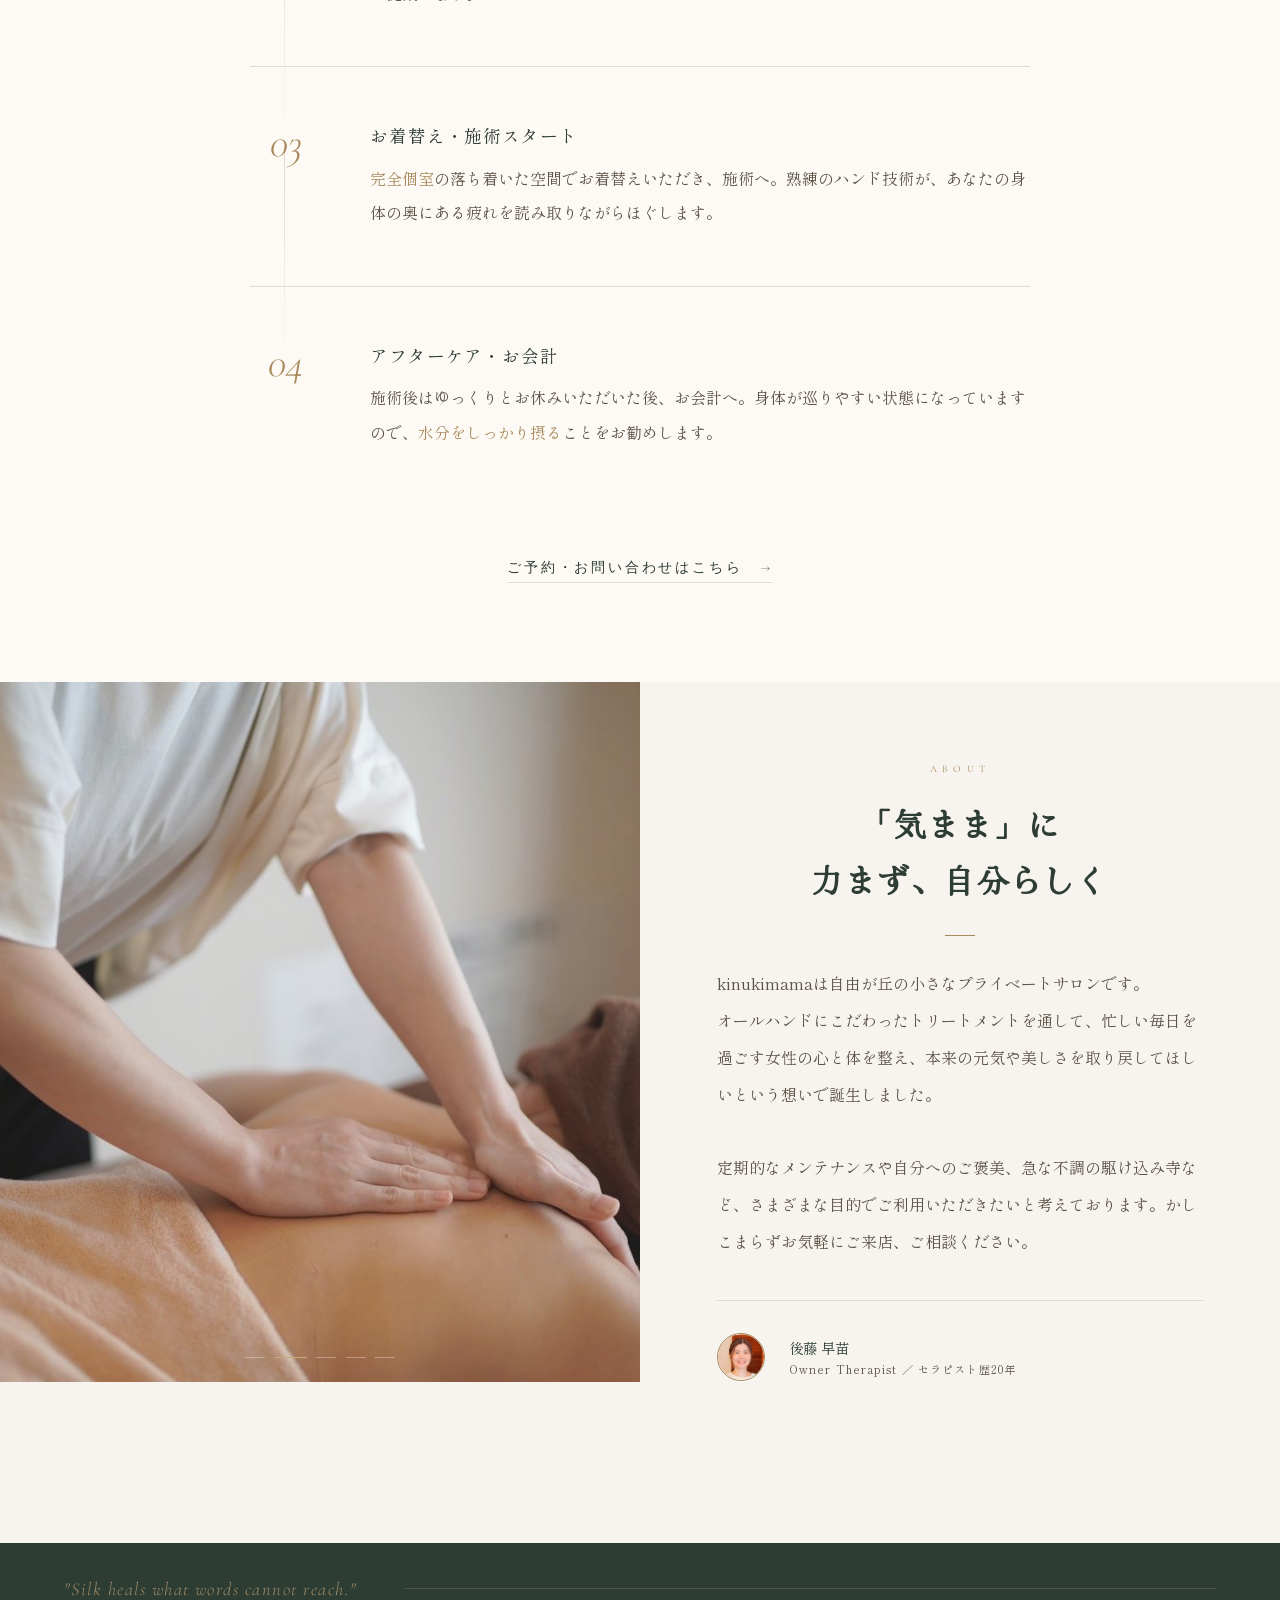
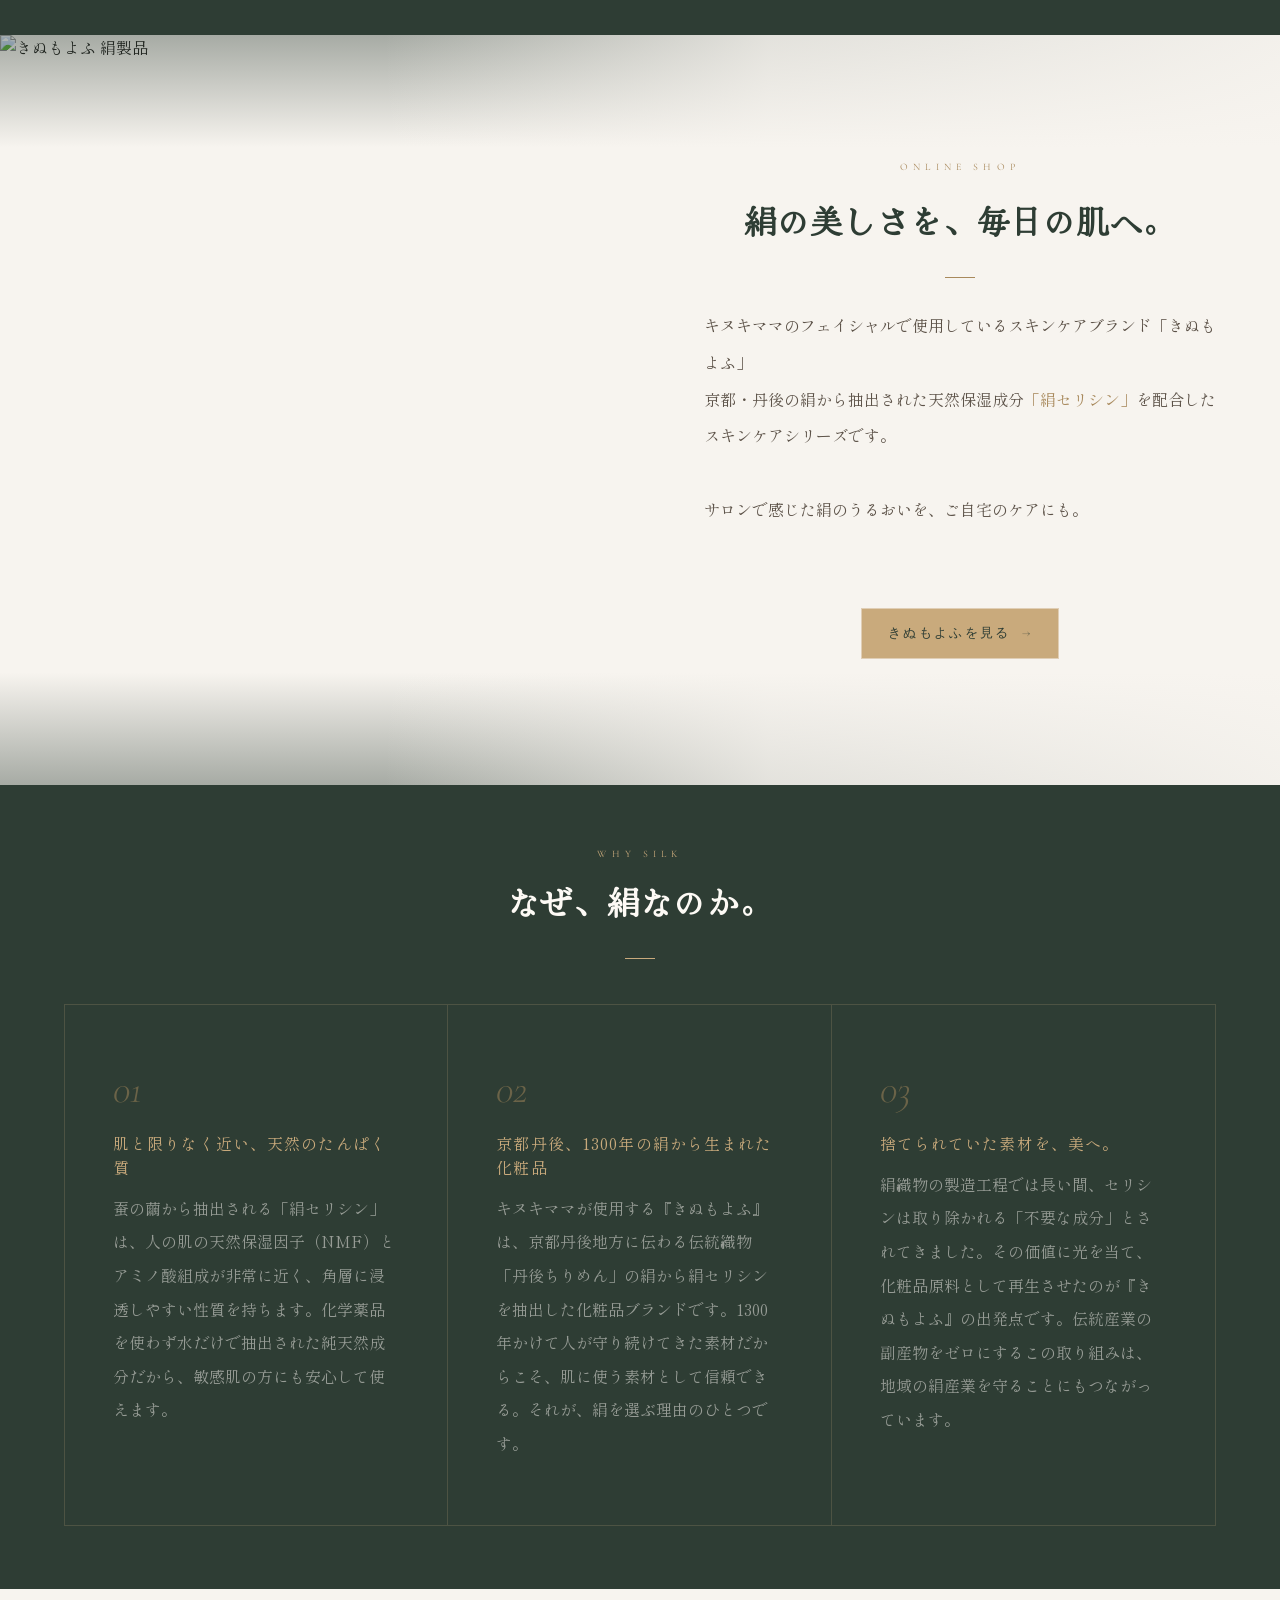
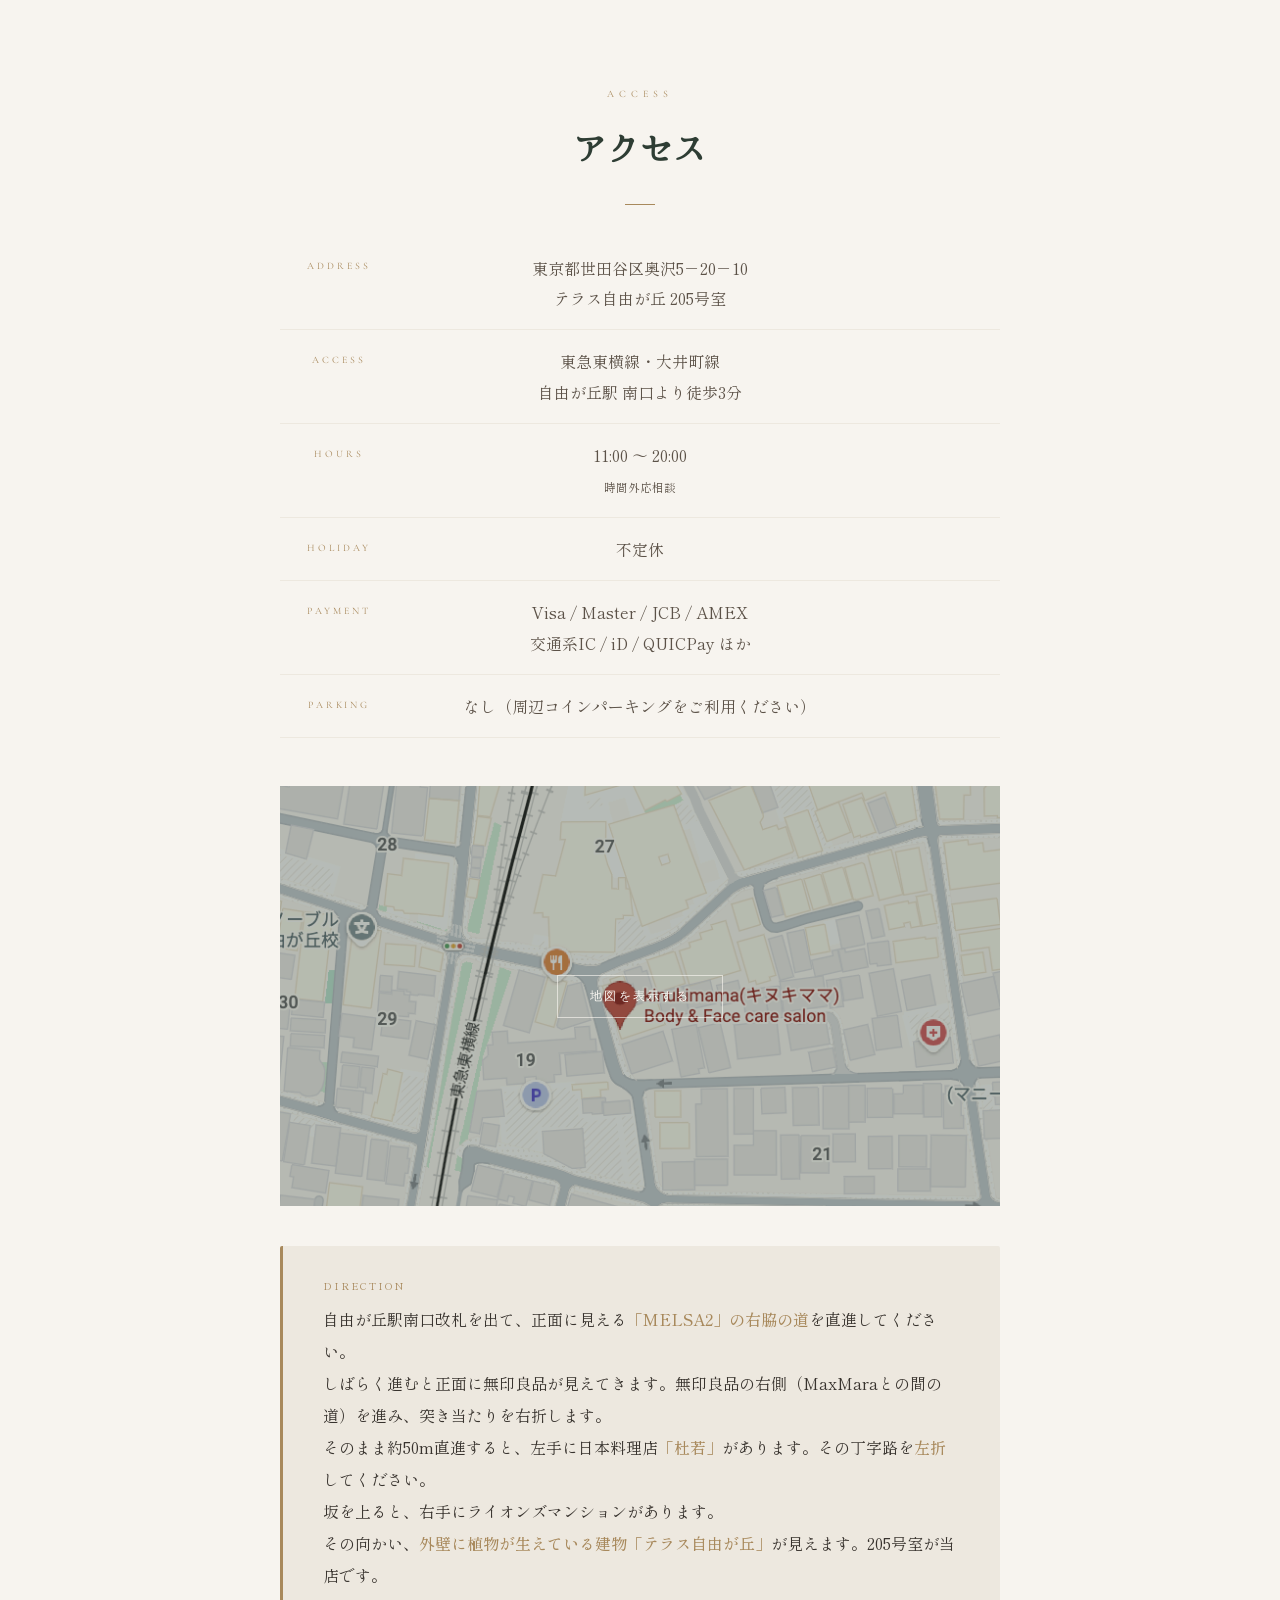
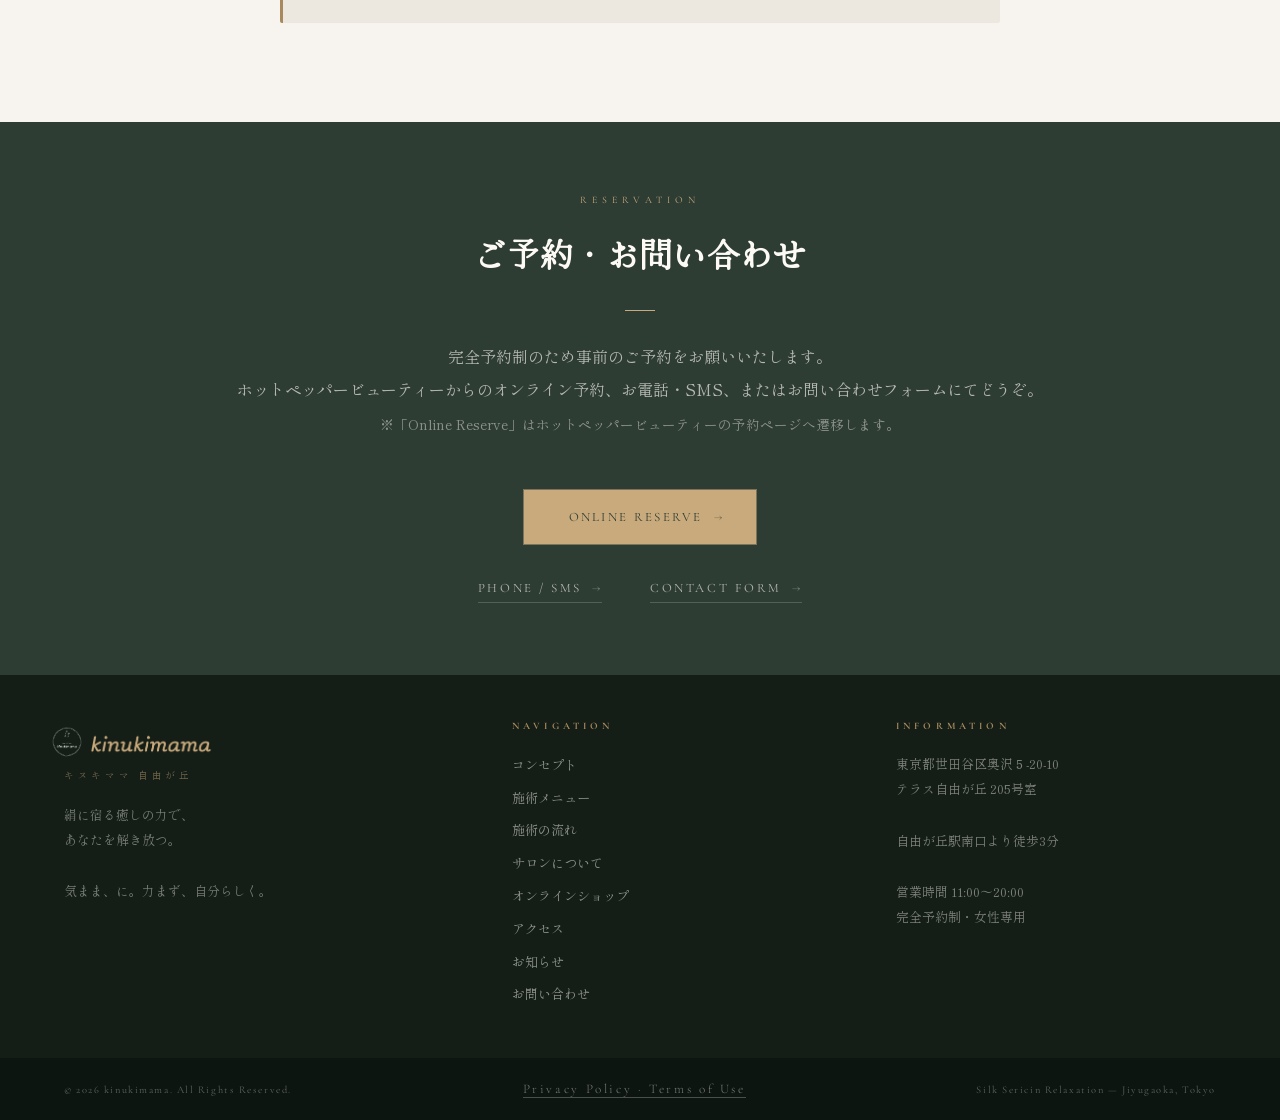
==== commit 68d92559: "サイズ調整" ====
--- a/index.html
+++ b/index.html
@@ -171,7 +171,7 @@
 <section class="philosophy" id="concept">
   <div class="phil-header reveal">
     <span class="sec-label">Our Concept</span>
-    <h2 class="sec-h" style="color:var(--sage)">大人女性の<br>「気まま」に寄り添うサロン。</h2>
+    <h2 class="sec-h sec-h--concept" style="color:var(--sage)">大人女性の<br>「気まま」に寄り添うサロン。</h2>
     <div class="sec-rule" style="margin:1.8rem auto;"></div>
     <p class="menu-intro-txt reveal" style="transition-delay:0.1s">毎日のなかで少しずつ積み重なる、身体と心の疲れ。<br>キヌキママは、そんな疲れをそっとやさしく整える時間をご用意しています。</p>
   </div>
--- a/style.css
+++ b/style.css
@@ -98,7 +98,7 @@
 .h-eyebrow{display:flex;align-items:center;gap:1rem;margin-bottom:2rem;}
 .h-line{width:28px;height:1px;background:var(--gold-lt);}
 .h-eyebrow span{font-family:'Cormorant Garamond',serif;font-size:0.65rem;letter-spacing:0.5em;text-transform:uppercase;color:var(--gold-lt);font-weight:300;}
-.hero-h1{font-family:'Hina Mincho',serif;font-size:clamp(1.6rem,4vw,4.2rem);line-height:1.65;color:var(--white);letter-spacing:0.04em;margin-bottom:2rem;}
+.hero-h1{font-family:'Hina Mincho',serif;font-size:clamp(2.2rem,4vw,4.2rem);line-height:1.65;color:var(--white);letter-spacing:0.04em;margin-bottom:2rem;}
 .hero-h1 em{font-style:normal;color:var(--gold-lt);}
 .hero-p{font-size:1rem;line-height:2.2;color:rgba(253,250,245,0.65);max-width:420px;margin-bottom:2.5rem;}
 .hero-link{display:inline-flex;align-items:center;gap:0.8rem;font-family:'Cormorant Garamond',serif;font-size:0.88rem;letter-spacing:0.2em;text-transform:uppercase;color:var(--white);position:relative;padding-bottom:0.4rem;transition:color 0.35s;}
@@ -189,7 +189,7 @@
 .ac-card-price small{font-size:0.64rem;font-family:'Hina Mincho',serif;color:var(--ink-soft);margin-left:0.25rem;}
 .ac-card-desc{font-size:1rem;line-height:1.9;color:var(--ink-soft);}
 .ac-card-note{font-size:0.68rem;color:var(--gold);letter-spacing:0.06em;margin-top:0.5rem;display:block;}
-.menu-note{margin-top:2.5rem;padding:1.6rem 2.4rem;background:var(--bg-warm);border-left:2px solid var(--gold);font-size:0.9rem;color:var(--ink-soft);line-height:2;}
+.menu-note{margin-top:2.5rem;padding:1.6rem 2.4rem;background:var(--bg-warm);border-left:2px solid var(--gold);font-size:0.95rem;color:var(--ink-soft);line-height:2;}
 .menu-cta-wrap{margin-top:3rem;text-align:center;}
 .menu-cta-wrap .hero-link{color:var(--sage);}
 .menu-cta-wrap .hero-link::before{background:rgba(168,137,92,0.25);}
@@ -382,6 +382,7 @@
   .shop-text .body-copy{color:rgba(253,250,245,0.75);}
   .shop-text .btn-reserve{align-self:center;}
   .philosophy{padding:8vmin 5vw;}
+  .pb-txt{padding:3rem 0;}
   .phil-block{grid-template-columns:1fr;}
   .pb-img{min-height:220px;}
   .phil-block:nth-child(even) .pb-txt,.phil-block:nth-child(even) .pb-img{order:unset;}
@@ -394,8 +395,7 @@
   .ac-head-left{gap:0.9rem;}
   .ac-head-right{gap:0.6rem;}
   .ac-title-en{display:none;}
-  .ac-price-range{font-size:0.85rem;}
-  .ac-title-ja{font-size:1rem;}
+  .ac-price-range{display:none;}
   .ac-cards.col-2,.ac-cards.col-3,.ac-cards.col-4{grid-template-columns:1fr;}
   .ac-card{padding:1.6rem 1.4rem;}
   .voice-grid{grid-template-columns:1fr;}
@@ -404,7 +404,9 @@
   .access-tbl td:first-child{width:80px;}
   .contact-p{text-align:left;}
   .hero-p{font-size:0.8rem;}
-  footer{grid-template-columns:1fr;padding:4vmin 5vw;}
+  .sec-h--concept{font-size:1.3rem;}
+  .pb-title{font-size:1.1rem;}
+    footer{grid-template-columns:1fr;padding:4vmin 5vw;}
   .footer-btm{flex-direction:column;gap:0.4rem;text-align:center;padding:1.2rem 5vw;}
   .tagline-strip{flex-direction:column;gap:1rem;text-align:center;}
   .ts-rule{display:none;}
@@ -554,7 +556,6 @@
   .nav-drawer{width:260px;right:-280px;padding-top:3rem;}
 }
 @media(max-width:374px){
-  .ac-title-ja{font-size:0.88rem;}
 }
 
 @media(max-width:767px){
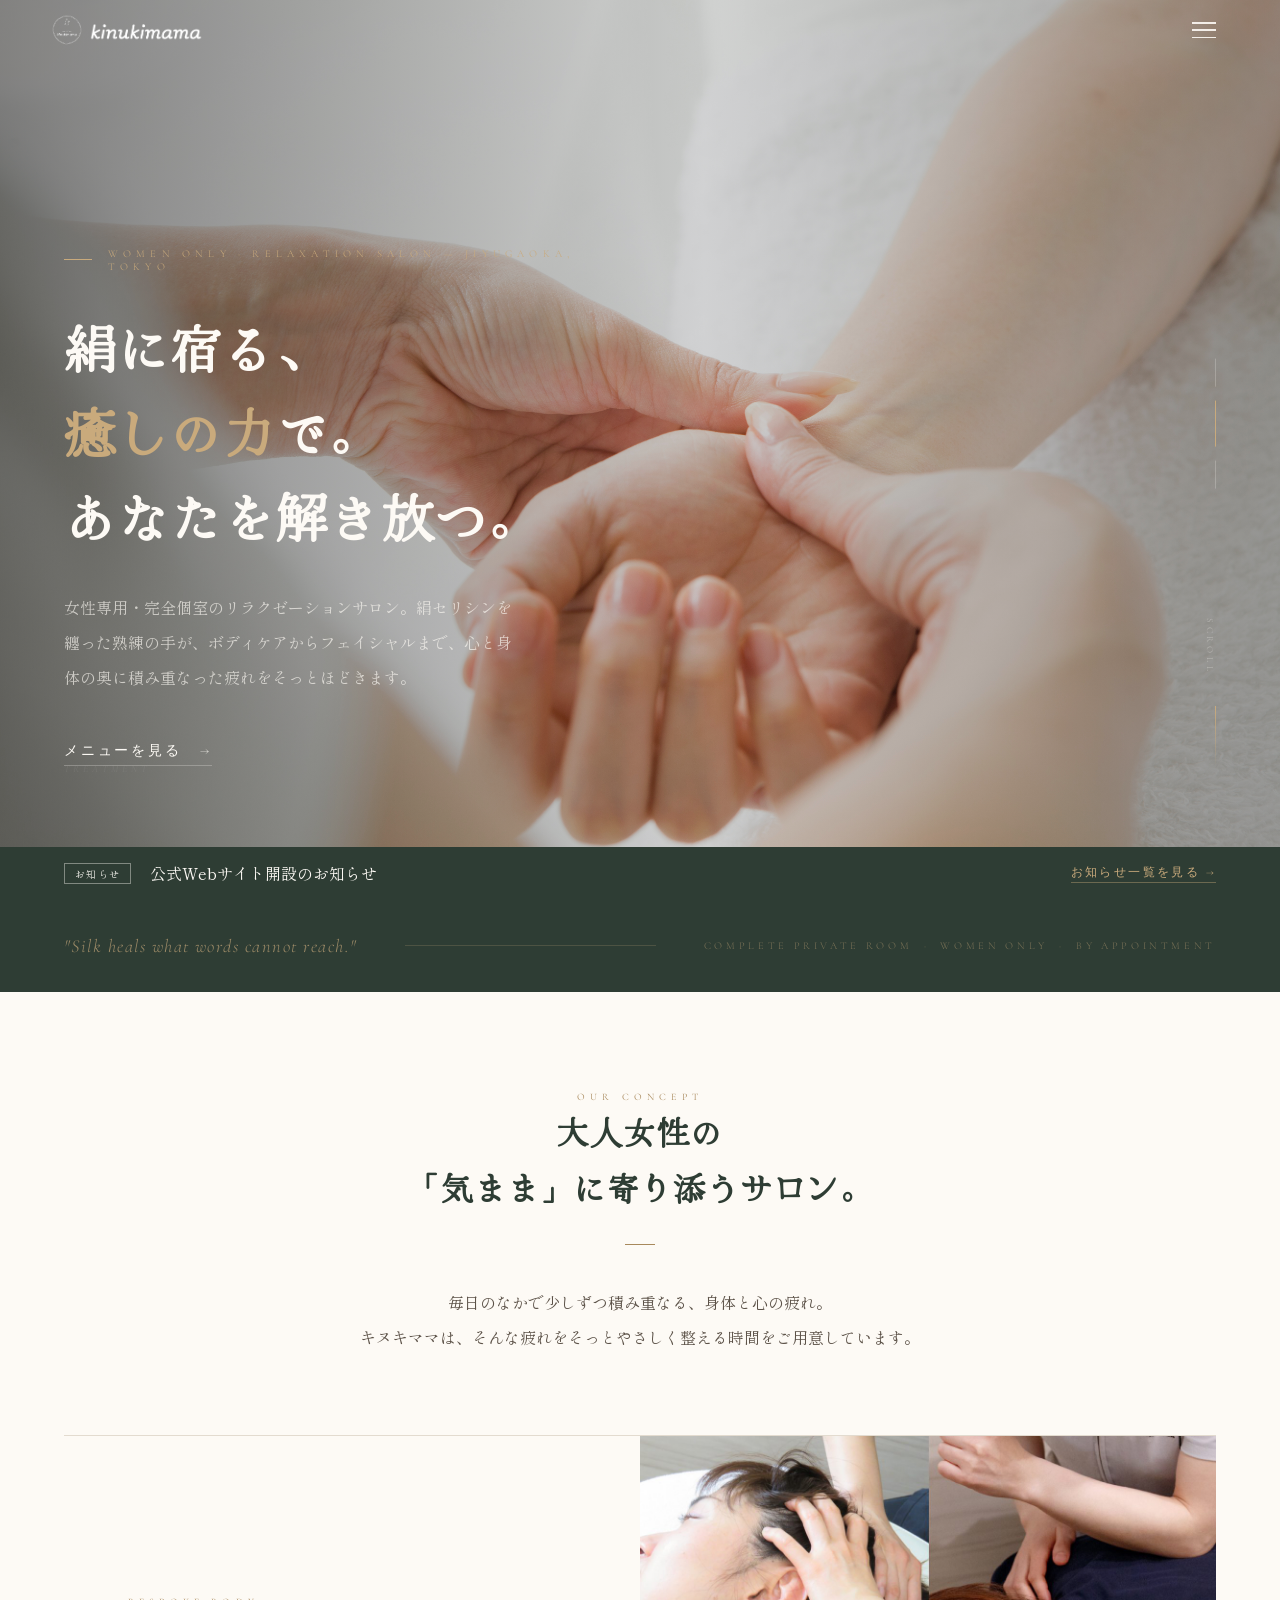
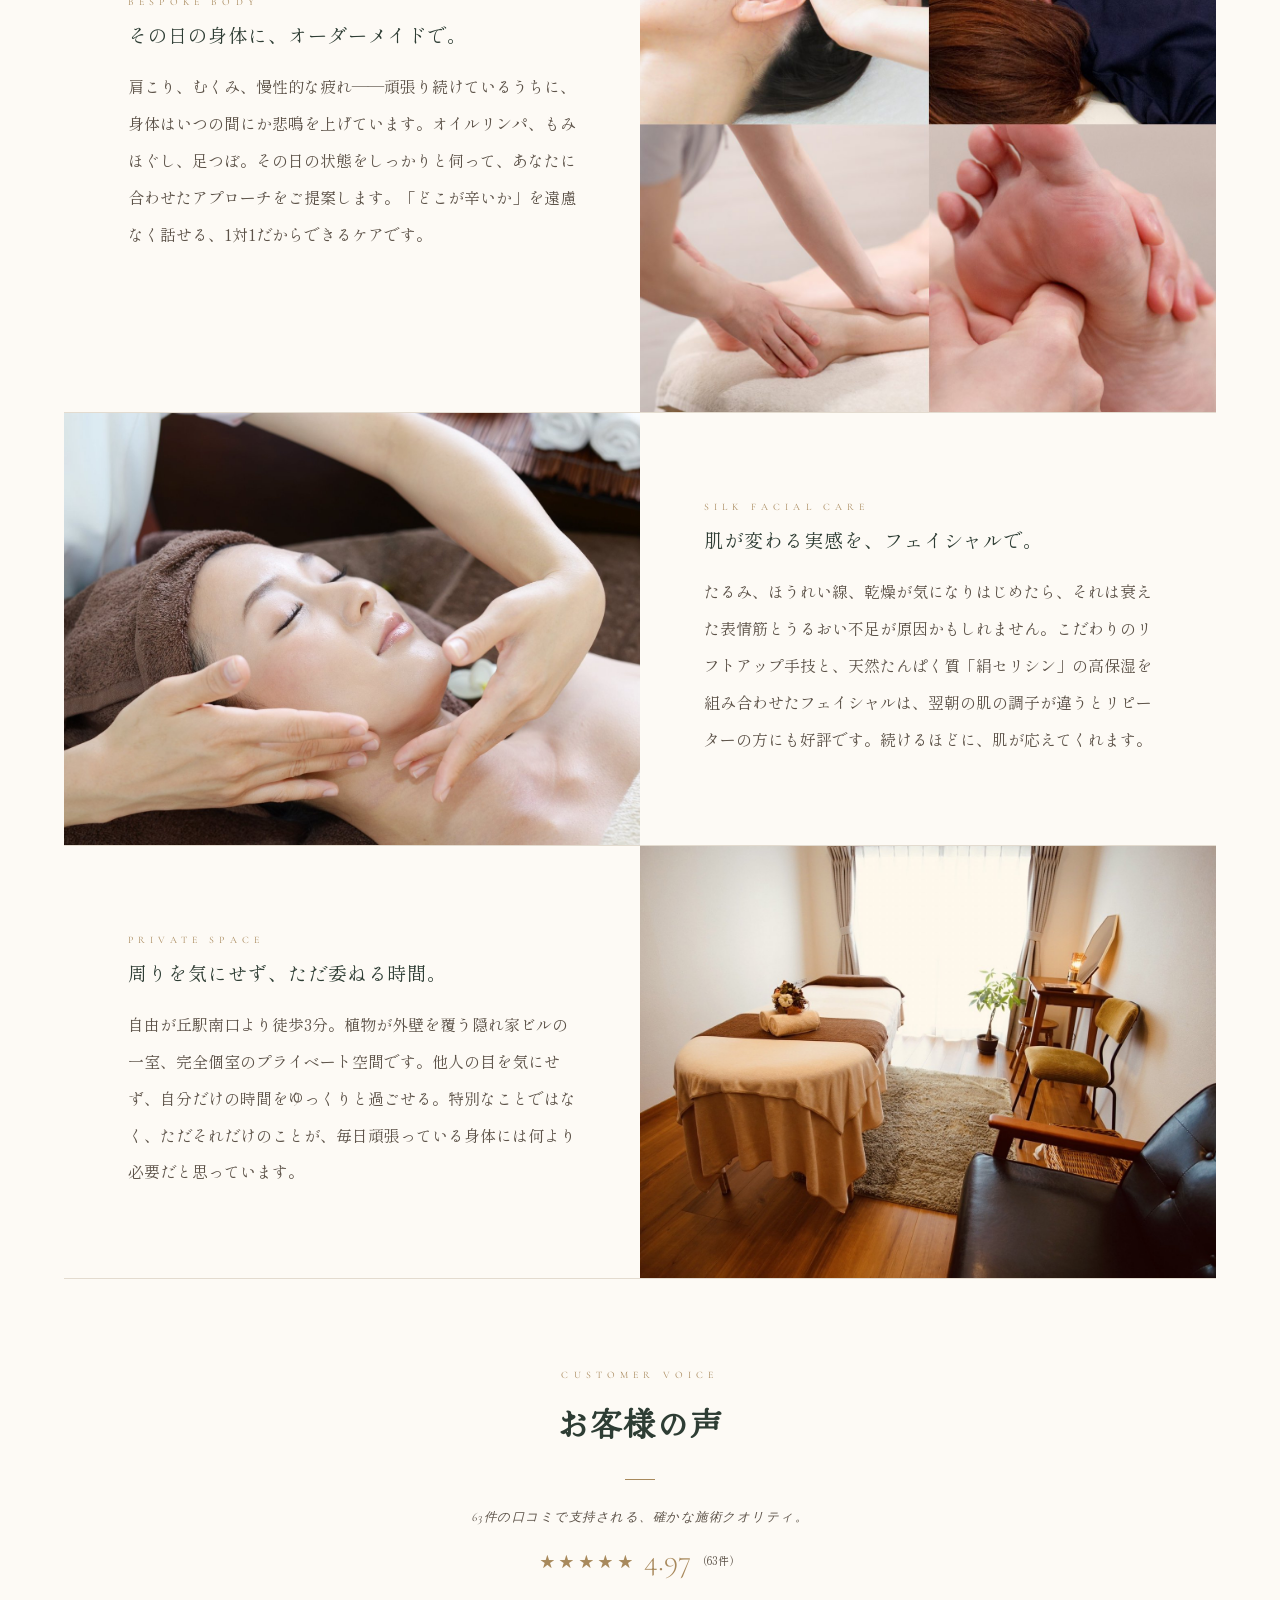
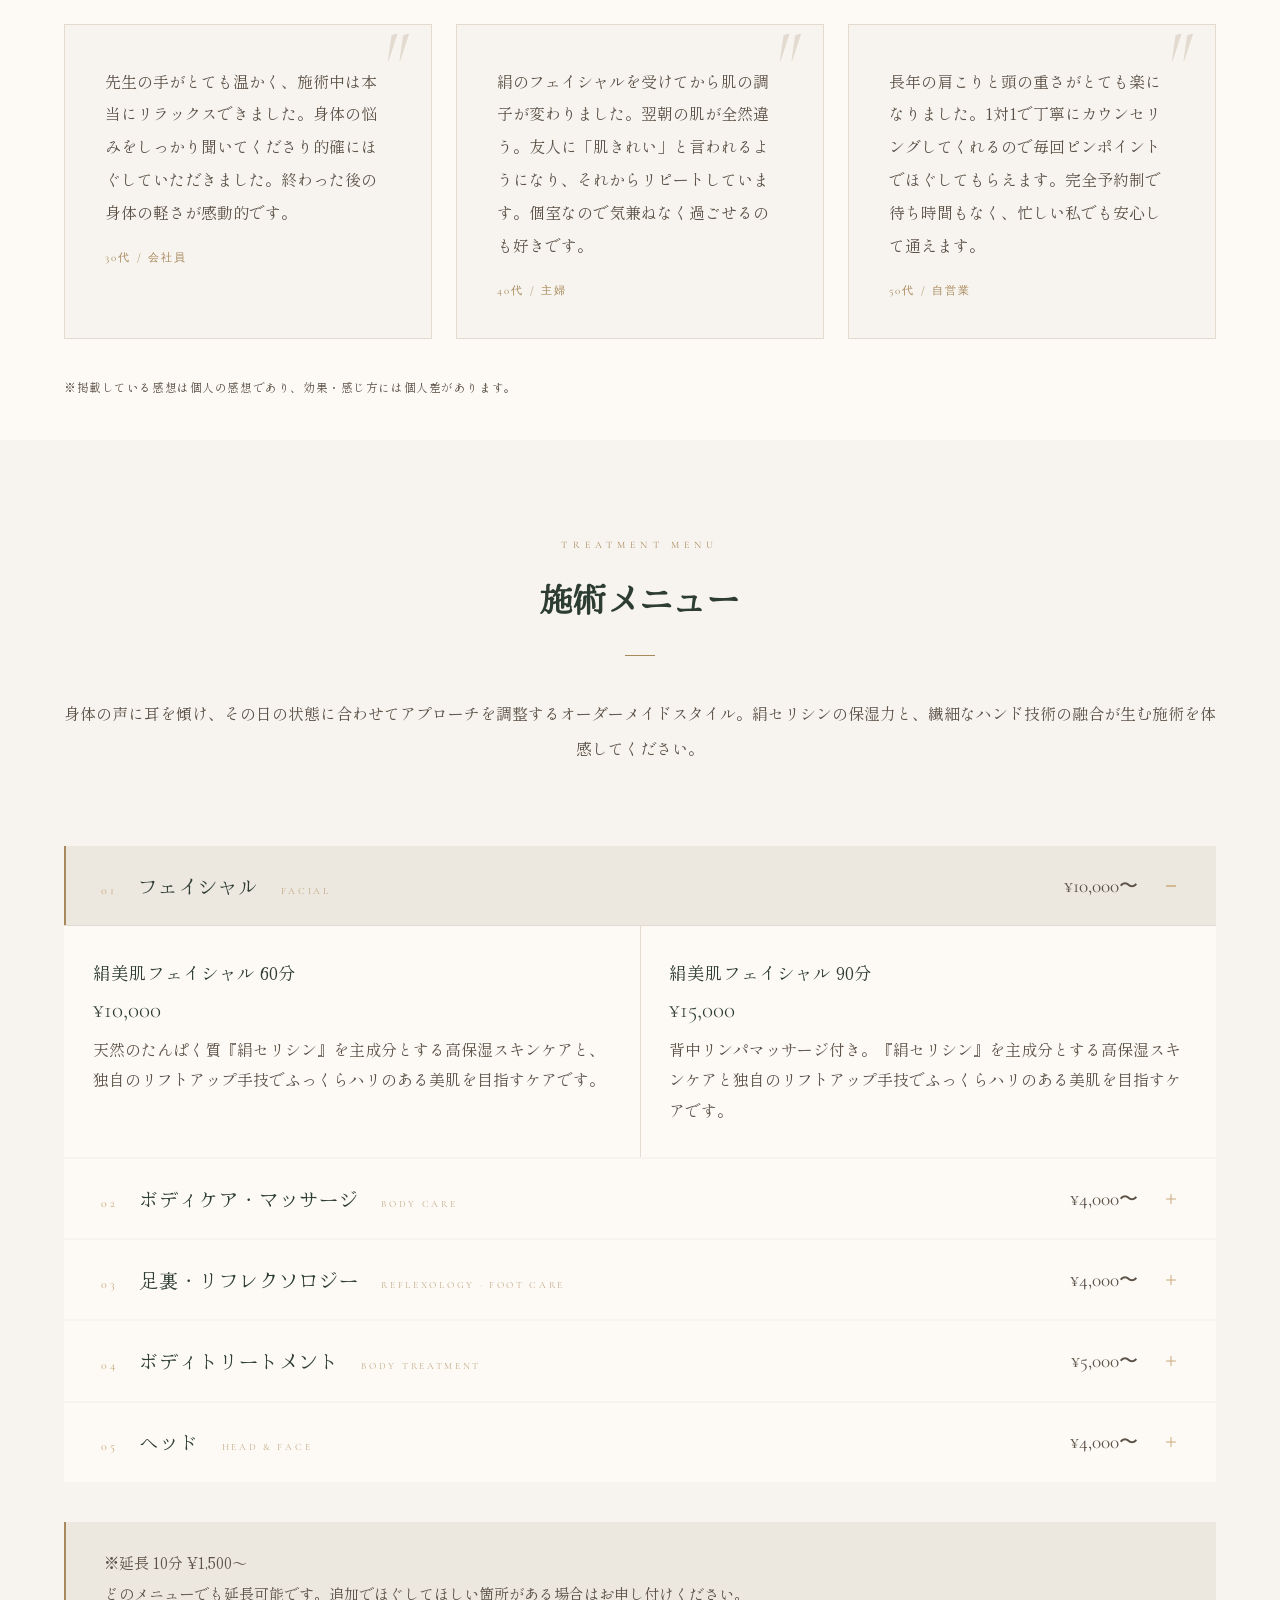
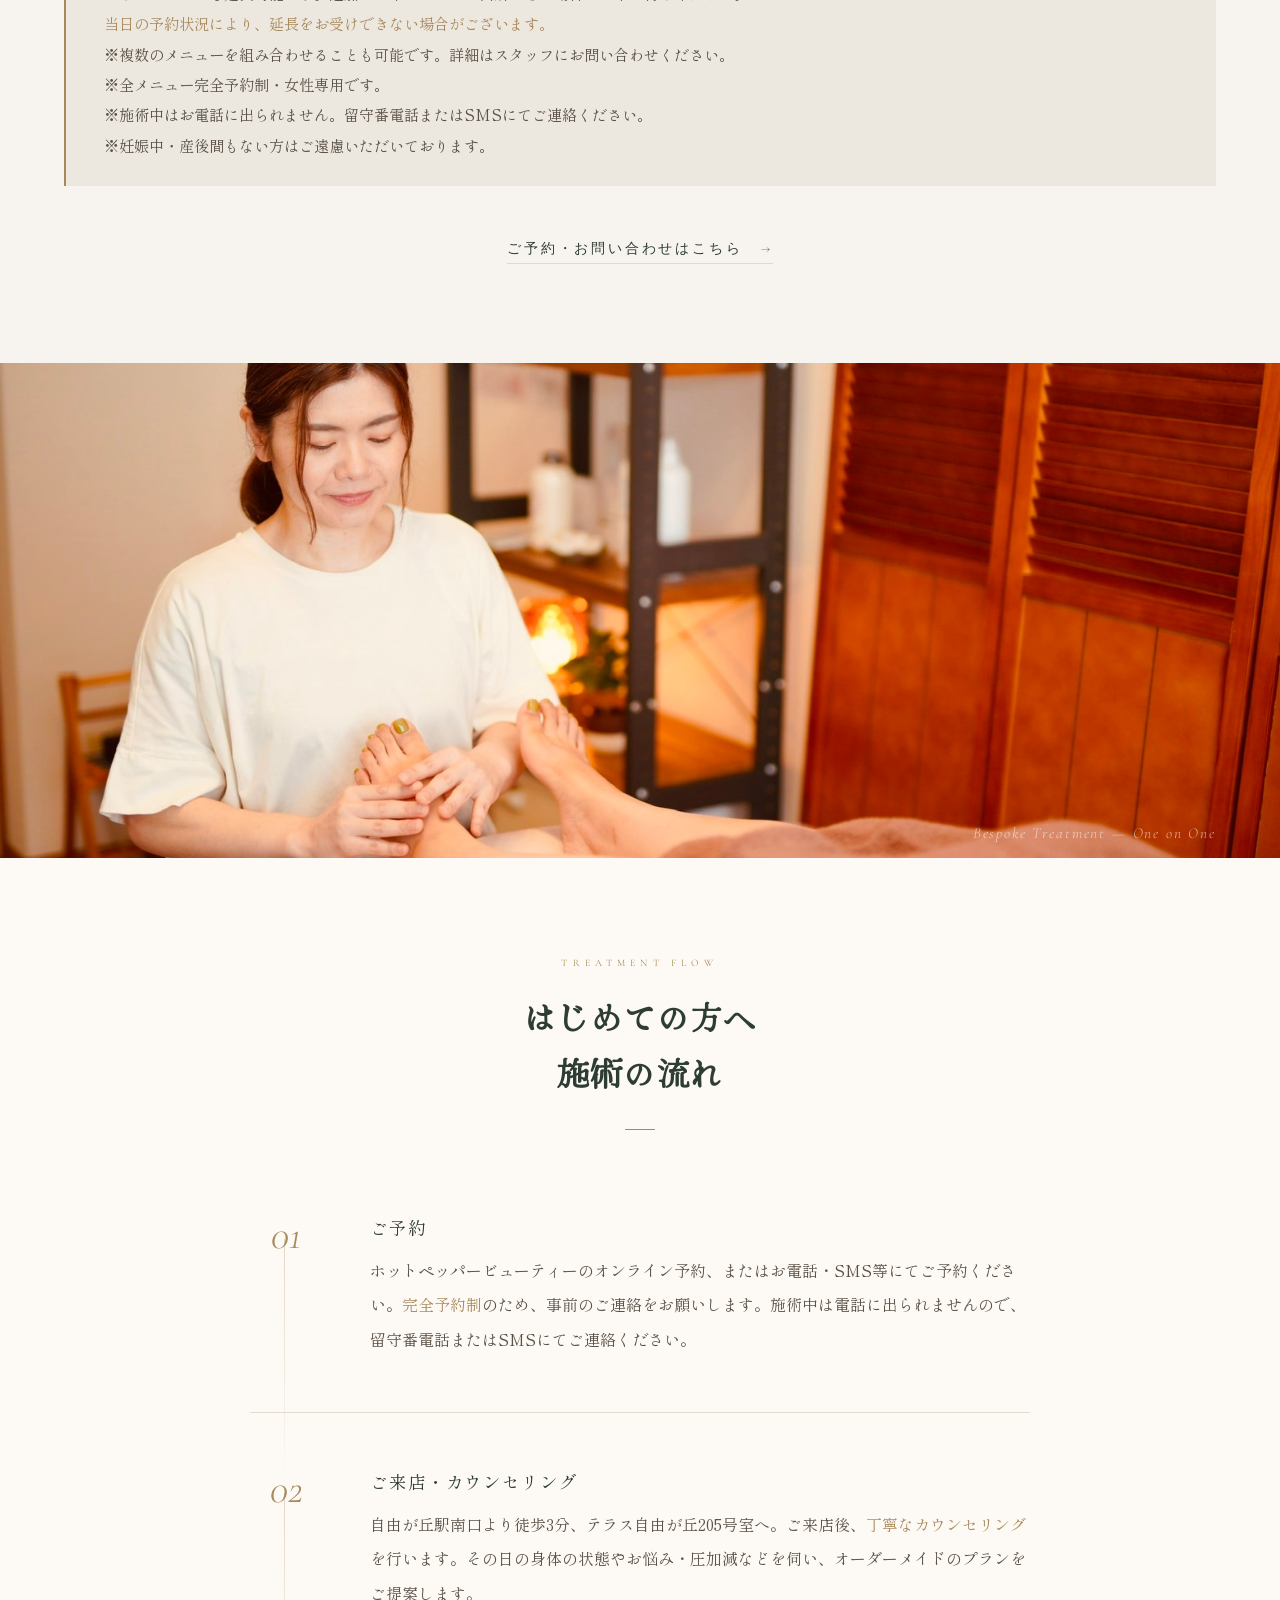
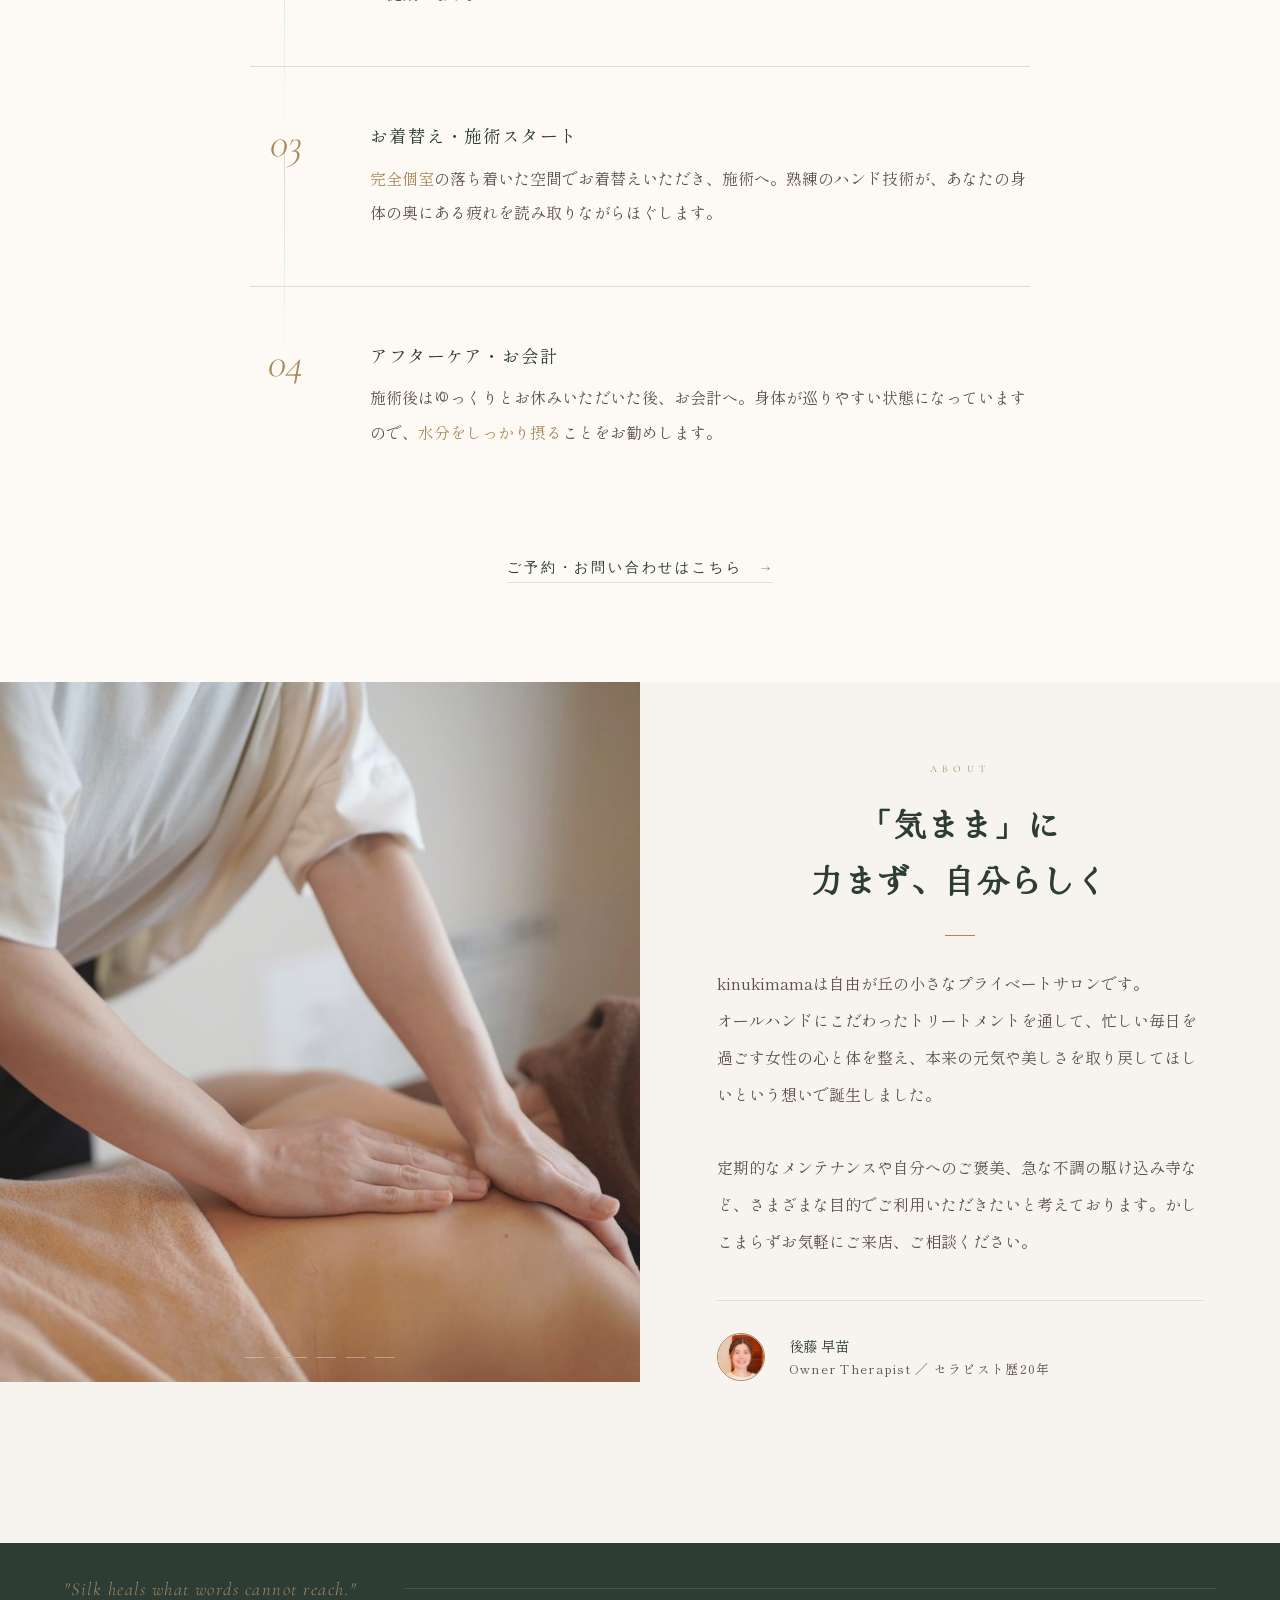
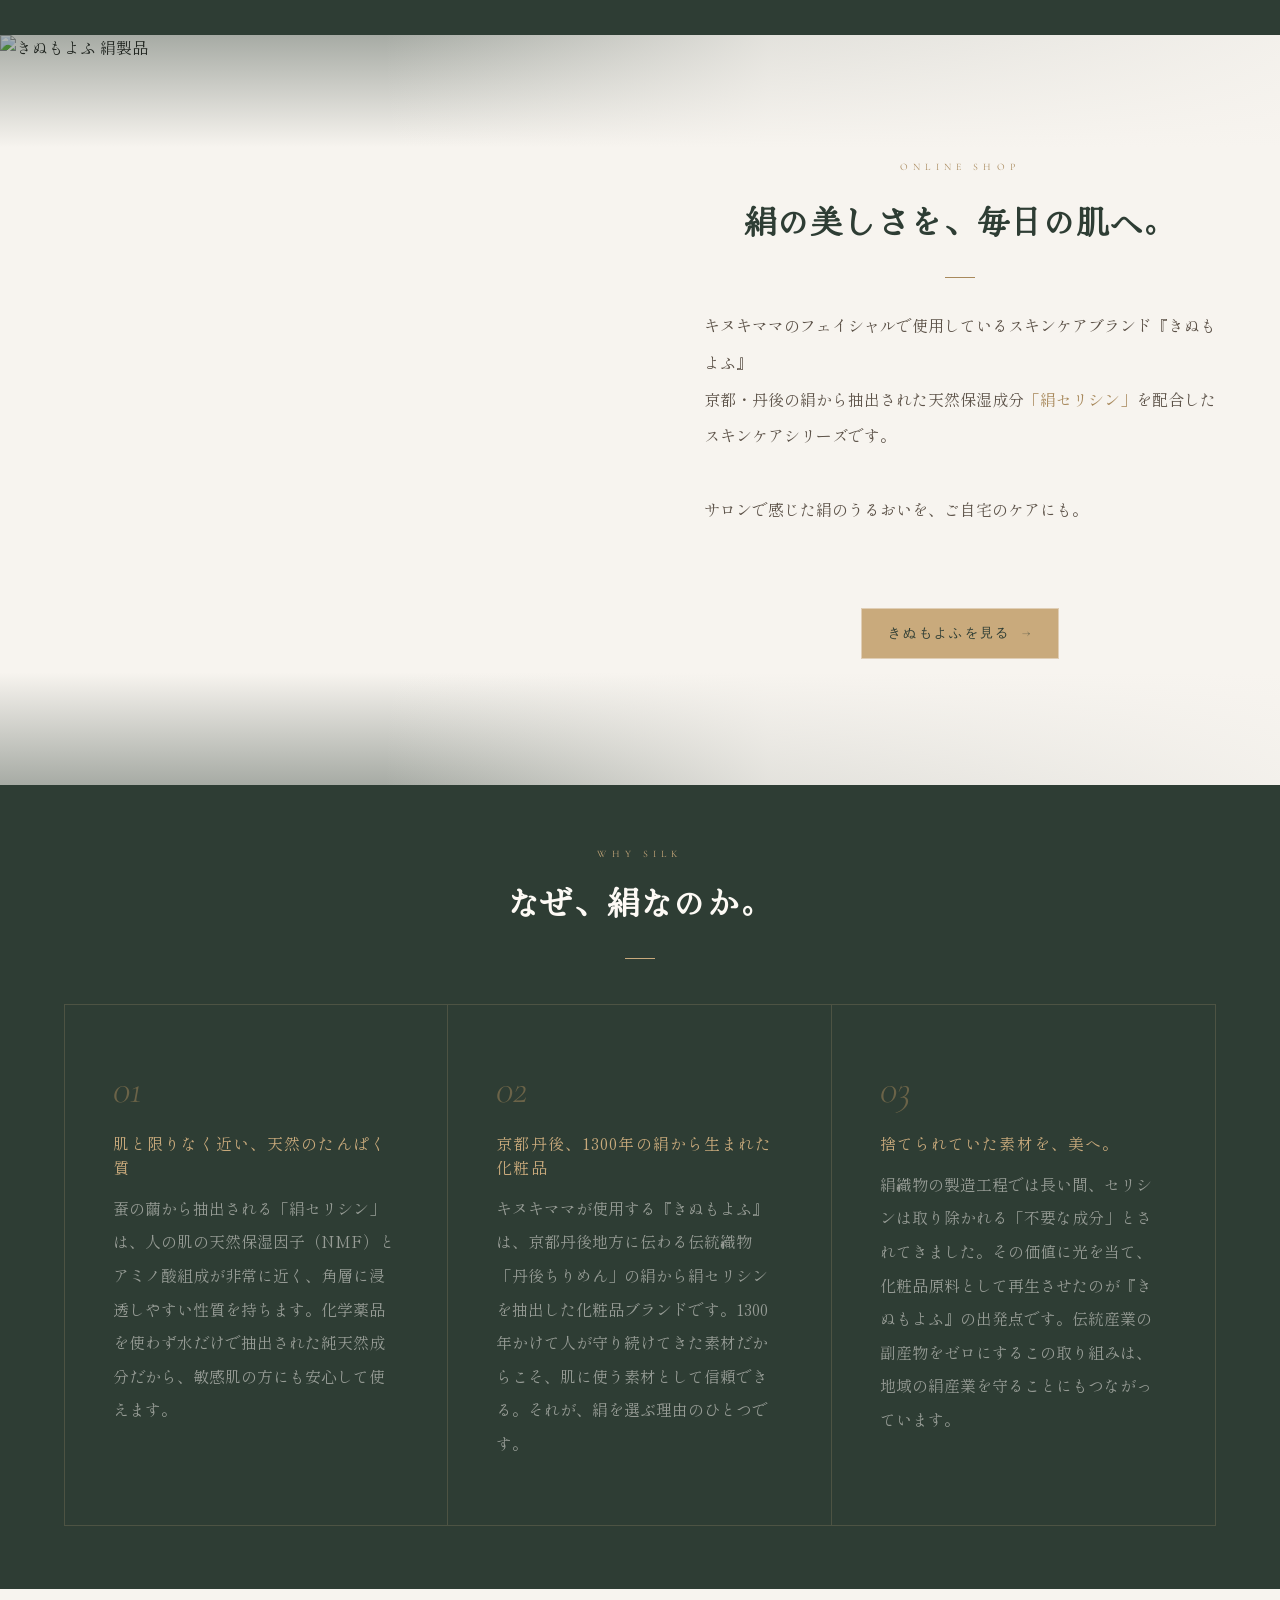
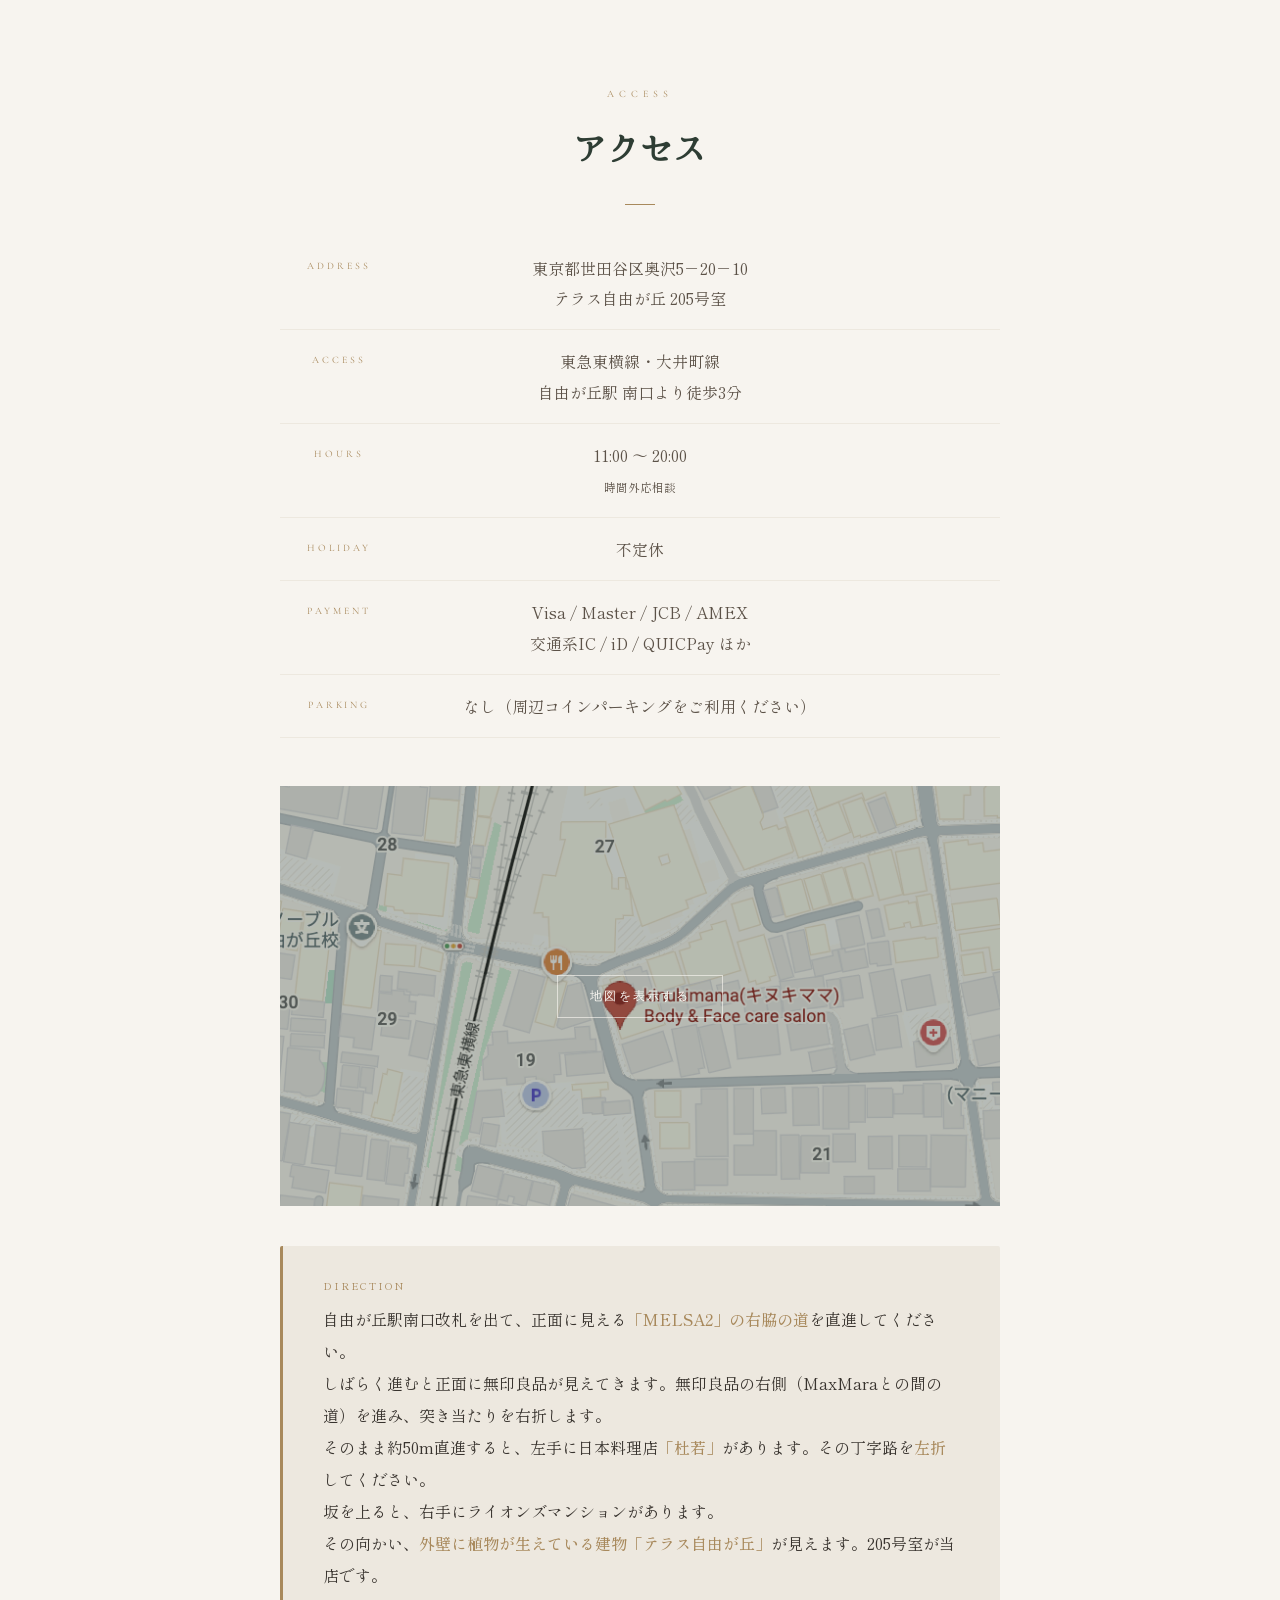
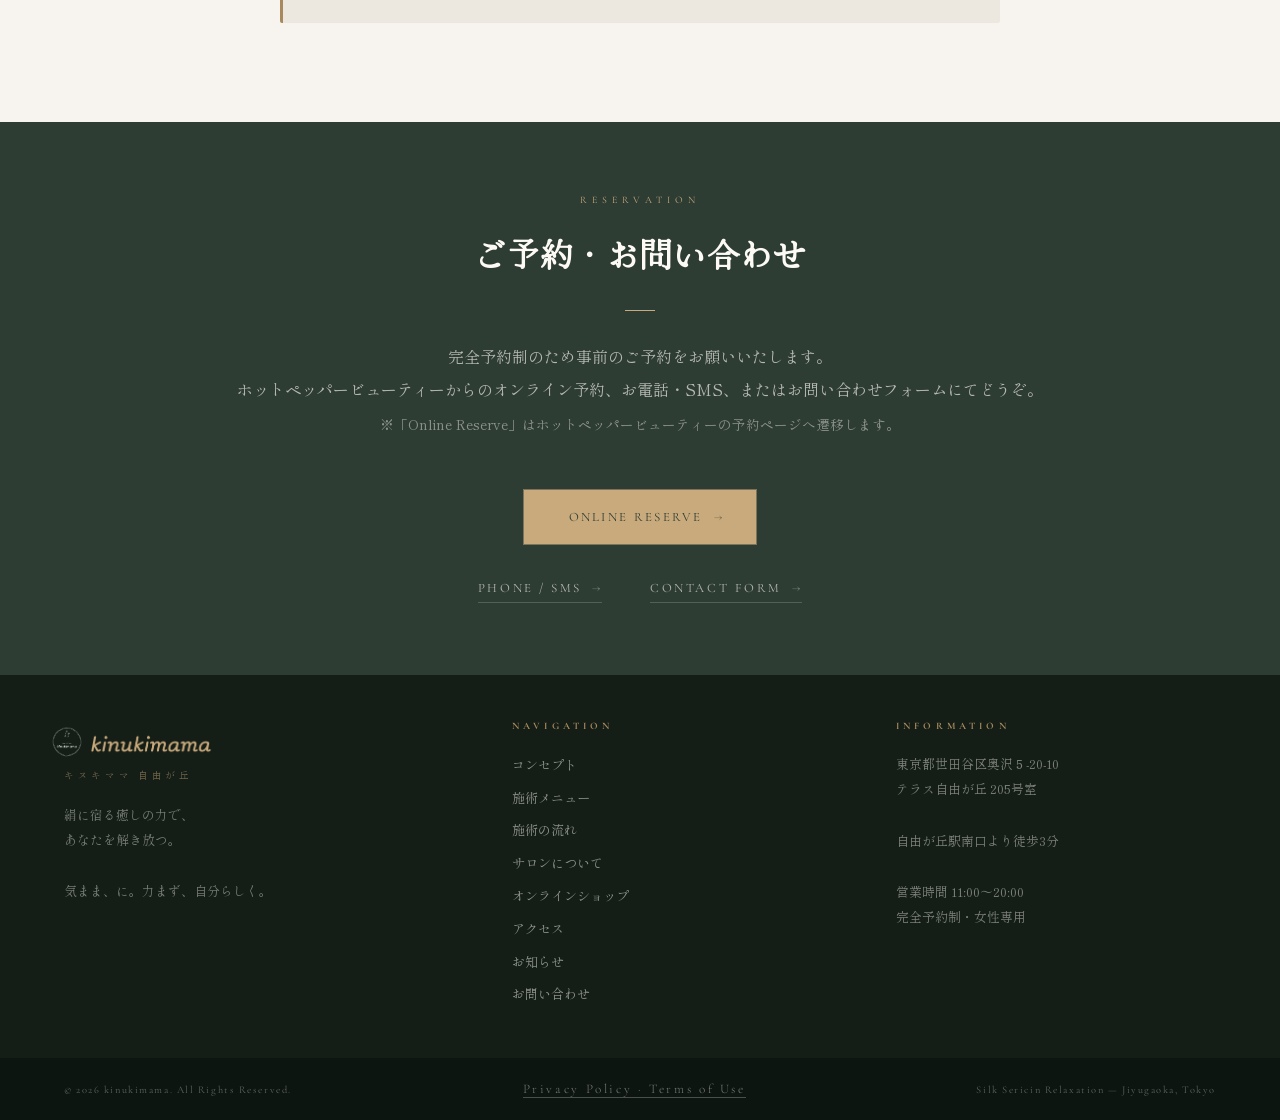
==== commit b8d93bef: "ヒーローリード文のマージン変更" ====
--- a/index.html
+++ b/index.html
@@ -535,7 +535,7 @@
     <span class="sec-label">Online Shop</span>
     <h2 class="sec-h" style="margin-top:1.2rem;">絹の美しさを、毎日の肌へ。</h2>
     <div class="sec-rule"></div>
-    <p class="body-copy">キヌキママのフェイシャルで使用しているスキンケアブランド「きぬもよふ」<br>京都・丹後の絹から抽出された天然保湿成分<strong>「絹セリシン」</strong>を配合したスキンケアシリーズです。<br><br>サロンで感じた絹のうるおいを、ご自宅のケアにも。</p>
+    <p class="body-copy">キヌキママのフェイシャルで使用しているスキンケアブランド『きぬもよふ』<br>京都・丹後の絹から抽出された天然保湿成分<strong>「絹セリシン」</strong>を配合したスキンケアシリーズです。<br><br>サロンで感じた絹のうるおいを、ご自宅のケアにも。</p>
     <a href="shop.html" class="btn-reserve" style="margin-top:5rem;"><span class="btn-reserve-text">きぬもよふを見る</span><span class="btn-reserve-arrow">→</span></a>
   </div>
 </section>
--- a/style.css
+++ b/style.css
@@ -60,8 +60,8 @@
 .drawer-links li:first-child{border-top:1px solid rgba(168,137,92,0.12);}
 .drawer-links a{display:block;padding:1.1rem 0.2rem;transition:color 0.3s;}
 .drawer-links a:hover .link-en{color:var(--gold);}
-.link-en{display:block;font-family:'Cormorant Garamond',serif;font-size:1rem;font-weight:400;letter-spacing:0.22em;text-transform:uppercase;color:var(--ink-mid);transition:color 0.3s;}
-.link-ja{display:block;font-family:'Shippori Mincho B1',serif;font-size:0.68rem;letter-spacing:0.12em;color:var(--ink-soft);margin-top:0.25rem;}
+.link-en{display:block;font-family:'Cormorant Garamond',serif;font-size:1.1rem;font-weight:400;letter-spacing:0.22em;text-transform:uppercase;color:var(--ink-mid);transition:color 0.3s;}
+.link-ja{display:block;font-family:'Shippori Mincho B1',serif;font-size:0.8rem;letter-spacing:0.12em;color:var(--ink-soft);margin-top:0.25rem;}
 .drawer-cta-wrap{display:flex;justify-content:center;}
 .drawer-cta{display:flex;flex-direction:column;align-items:center;gap:0.9rem;}
 .cta-ja{font-family:'Shippori Mincho B1',serif;font-size:1rem;letter-spacing:0.22em;color:var(--ink-mid);transition:color 0.3s;}
@@ -100,7 +100,7 @@
 .h-eyebrow span{font-family:'Cormorant Garamond',serif;font-size:0.65rem;letter-spacing:0.5em;text-transform:uppercase;color:var(--gold-lt);font-weight:300;}
 .hero-h1{font-family:'Hina Mincho',serif;font-size:clamp(2.2rem,4vw,4.2rem);line-height:1.65;color:var(--white);letter-spacing:0.04em;margin-bottom:2rem;}
 .hero-h1 em{font-style:normal;color:var(--gold-lt);}
-.hero-p{font-size:1rem;line-height:2.2;color:rgba(253,250,245,0.65);max-width:420px;margin-bottom:2.5rem;}
+.hero-p{font-size:1rem;line-height:2.2;color:rgba(253,250,245,0.65);max-width:450px;margin-bottom:2.5rem;}
 .hero-link{display:inline-flex;align-items:center;gap:0.8rem;font-family:'Cormorant Garamond',serif;font-size:0.88rem;letter-spacing:0.2em;text-transform:uppercase;color:var(--white);position:relative;padding-bottom:0.4rem;transition:color 0.35s;}
 .hero-link::before{content:'';position:absolute;bottom:0;left:0;width:100%;height:1px;background:rgba(253,250,245,0.25);}
 .hero-link::after{content:'';position:absolute;bottom:0;left:0;width:100%;height:1px;background:var(--gold-lt);transform:scaleX(0);transform-origin:left center;transition:transform 0.5s cubic-bezier(0.4,0,0.2,1);}
@@ -241,7 +241,7 @@
 .ab-icon{width:48px;height:48px;border-radius:50%;border:1px solid var(--gold);display:flex;align-items:center;justify-content:center;flex-shrink:0;}
 .ab-icon span{font-family:'Cormorant Garamond',serif;font-size:1.1rem;color:var(--gold);font-style:italic;}
 .ab-name{font-size:0.9rem;color:var(--sage);}
-.ab-role{font-size:0.7rem;color:var(--ink-soft);letter-spacing:0.1em;margin-top:0.2rem;}
+.ab-role{font-size:0.8rem;color:var(--ink-soft);letter-spacing:0.1em;margin-top:0.2rem;}
 .silk-divider{background:var(--sage);padding:2.2rem 5vw;display:flex;align-items:center;}
 .silk-divider::after{content:'';flex:1;height:1px;background:rgba(201,170,124,0.2);margin-left:3rem;}
 .silk-divider-text{font-family:'Cormorant Garamond',serif;font-style:italic;font-size:clamp(0.9rem,1.5vw,1.15rem);color:rgba(201,170,124,0.7);letter-spacing:0.08em;font-weight:300;}
@@ -329,7 +329,7 @@
 .btn-reserve-text{position:relative;z-index:1;}
 .btn-reserve-arrow{position:relative;z-index:1;display:inline-block;transition:transform 0.35s cubic-bezier(0.4,0,0.2,1);opacity:0.5;}
 .btn-reserve:hover .btn-reserve-arrow{transform:translateX(5px);opacity:1;}
-.btn-gold{position:relative;overflow:hidden;display:inline-flex;align-items:center;gap:0.7rem;font-family:'Cormorant Garamond',serif;font-size:0.8rem;letter-spacing:0.18em;text-transform:uppercase;color:var(--gold-lt);border:1px solid rgba(201,170,124,0.5);padding:1rem 2.8rem;transition:color 0.4s ease;}
+.btn-gold{position:relative;overflow:hidden;display:inline-flex;align-items:center;gap:0.7rem;font-family:'Cormorant Garamond',serif;font-size:0.9rem;letter-spacing:0.18em;text-transform:uppercase;color:var(--gold-lt);border:1px solid rgba(201,170,124,0.5);padding:1rem 2.8rem;transition:color 0.4s ease;}
 .btn-gold::before{content:'';position:absolute;inset:0;background:var(--gold-lt);transform:scaleX(0);transform-origin:left center;transition:transform 0.45s cubic-bezier(0.4,0,0.2,1);z-index:0;}
 .btn-gold:hover{color:var(--sage);}
 .btn-gold:hover::before{transform:scaleX(1);}
@@ -440,12 +440,12 @@
 .ph-eyebrow{display:flex;align-items:center;gap:1rem;margin-bottom:1.8rem;}
 .ph-line{width:28px;height:1px;background:var(--gold-lt);}
 .ph-eyebrow span{font-family:'Cormorant Garamond',serif;font-size:0.65rem;letter-spacing:0.5em;text-transform:uppercase;color:var(--gold-lt);font-weight:300;}
-.ph-h1{font-family:'Hina Mincho',serif;font-size:clamp(1.6rem,4vw,2.8rem);color:var(--white);letter-spacing:0.06em;line-height:1.6;margin-bottom:1rem;}
+.ph-h1{font-family:'Hina Mincho',serif;font-size:clamp(1.9rem,4vw,2.8rem);color:var(--white);letter-spacing:0.06em;line-height:1.6;margin-bottom:1rem;}
 .ph-sub{font-family:'Cormorant Garamond',serif;font-style:italic;font-size:0.78rem;letter-spacing:0.3em;color:rgba(201,170,124,0.5);text-transform:uppercase;}
 
 /* ── BREADCRUMB ── */
 .breadcrumb{padding:1.4rem 5vw;border-bottom:1px solid var(--bg-deep);display:flex;align-items:center;gap:0.7rem;}
-.breadcrumb a,.breadcrumb span{font-family:'Cormorant Garamond',serif;font-size:0.72rem;letter-spacing:0.15em;color:var(--ink-soft);}
+.breadcrumb a,.breadcrumb span{font-family:'Cormorant Garamond',serif;font-size:0.88rem;letter-spacing:0.15em;color:var(--ink-soft);}
 .breadcrumb a:hover{color:var(--gold);}
 .breadcrumb .sep{color:rgba(168,137,92,0.4);}
 .breadcrumb .current{color:var(--ink-mid);}
@@ -455,25 +455,25 @@
 .pol-section{margin-bottom:4rem;}
 .pol-section:last-child{margin-bottom:0;}
 .pol-label{font-family:'Cormorant Garamond',serif;font-size:0.62rem;letter-spacing:0.52em;text-transform:uppercase;color:var(--gold);display:block;margin-bottom:0.8rem;}
-.pol-h2{font-family:'Hina Mincho',serif;font-size:clamp(1.1rem,2vw,1.4rem);color:var(--sage);letter-spacing:0.04em;margin-bottom:1.2rem;padding-bottom:0.8rem;border-bottom:1px solid var(--bg-deep);}
-.pol-h3{font-size:0.9rem;color:var(--ink-mid);letter-spacing:0.05em;margin:1.6rem 0 0.6rem;font-family:'Hina Mincho',serif;}
-.pol-p{font-size:0.84rem;line-height:2.3;color:var(--ink-soft);margin-bottom:1rem;}
+.pol-h2{font-family:'Hina Mincho',serif;font-size:clamp(1.3rem,2vw,1.8rem);color:var(--sage);letter-spacing:0.04em;margin-bottom:1.2rem;padding-bottom:0.8rem;border-bottom:1px solid var(--bg-deep);}
+.pol-h3{font-size:1.2rem;color:var(--ink-mid);letter-spacing:0.05em;margin:1.6rem 0 0.6rem;font-family:'Hina Mincho',serif;}
+.pol-p{font-size:1.1rem;line-height:2.3;color:var(--ink-soft);margin-bottom:1rem;}
 .pol-p:last-child{margin-bottom:0;}
 .pol-list{list-style:none;padding:0;margin:0.6rem 0 1rem;}
-.pol-list li{font-size:0.84rem;line-height:2.1;color:var(--ink-soft);padding-left:1.2rem;position:relative;}
+.pol-list li{font-size:1rem;line-height:2.1;color:var(--ink-soft);padding-left:1.2rem;position:relative;}
 .pol-list li::before{content:'—';position:absolute;left:0;color:var(--gold-lt);font-family:'Cormorant Garamond',serif;font-size:0.9rem;}
 .section-divider{border:none;border-top:1px solid var(--bg-deep);margin:5rem 0;position:relative;}
 .section-divider::before{content:'§';position:absolute;left:50%;top:50%;transform:translate(-50%,-50%);background:var(--bg);padding:0 1rem;font-family:'Cormorant Garamond',serif;font-style:italic;font-size:1.2rem;color:var(--gold-lt);font-weight:300;}
 .pol-meta{background:var(--white);border:1px solid var(--bg-deep);padding:1.4rem 2rem;margin-bottom:3rem;display:flex;align-items:center;gap:2rem;flex-wrap:wrap;}
 .pol-meta-item{display:flex;flex-direction:column;gap:0.3rem;}
 .pol-meta-label{font-family:'Cormorant Garamond',serif;font-size:0.58rem;letter-spacing:0.4em;text-transform:uppercase;color:var(--gold);font-weight:300;}
-.pol-meta-val{font-family:'Cormorant Garamond',serif;font-size:0.88rem;color:var(--ink-mid);letter-spacing:0.1em;}
+.pol-meta-val{font-family:'Cormorant Garamond',serif;font-size:0.9rem;color:var(--ink-mid);letter-spacing:0.1em;}
 .pol-contact{background:var(--sage);padding:2.5rem 3rem;margin-top:2rem;}
-.pol-contact p{font-size:0.82rem;line-height:2.1;color:rgba(253,250,245,0.65);}
+.pol-contact p{font-size:1rem;line-height:2.1;color:rgba(253,250,245,0.65);}
 .pol-contact-label{font-family:'Cormorant Garamond',serif;font-size:0.6rem;letter-spacing:0.45em;text-transform:uppercase;color:var(--gold-lt);display:block;margin-bottom:0.8rem;}
 .pol-contact strong{color:rgba(253,250,245,0.85);}
 .back-wrap{text-align:center;padding:4rem 0 2rem;}
-.back-btn{position:relative;display:inline-flex;align-items:center;gap:0.6rem;font-family:'Cormorant Garamond',serif;font-size:0.82rem;letter-spacing:0.18em;text-transform:uppercase;color:var(--ink-mid);padding-bottom:0.4rem;transition:color 0.35s;}
+.back-btn{position:relative;display:inline-flex;align-items:center;gap:0.6rem;font-family:'Cormorant Garamond',serif;font-size:0.88rem;letter-spacing:0.18em;text-transform:uppercase;color:var(--ink-mid);padding-bottom:0.4rem;transition:color 0.35s;}
 .back-btn::before{content:'';position:absolute;bottom:0;left:0;width:100%;height:1px;background:rgba(168,137,92,0.25);}
 .back-btn::after{content:'';position:absolute;bottom:0;left:0;width:100%;height:1px;background:var(--gold);transform:scaleX(0);transform-origin:right center;transition:transform 0.5s cubic-bezier(0.4,0,0.2,1);}
 .back-btn:hover{color:var(--gold);}
@@ -506,15 +506,15 @@
 .news-card{border-bottom:1px solid rgba(168,137,92,0.2);padding:2rem 0;}
 .news-card:first-child{border-top:1px solid rgba(168,137,92,0.2);}
 .news-card-head{display:flex;align-items:center;gap:1.2rem;margin-bottom:0.8rem;}
-.news-date{font-family:'Cormorant Garamond',serif;font-size:0.88rem;letter-spacing:0.1em;color:var(--ink-soft);}
-.news-tag{font-size:0.65rem;letter-spacing:0.15em;padding:0.2rem 0.7rem;border:1px solid currentColor;}
+.news-date{font-family:'Cormorant Garamond',serif;font-size:0.95rem;letter-spacing:0.1em;color:var(--ink-soft);}
+.news-tag{font-size:0.7rem;letter-spacing:0.15em;padding:0.2rem 0.7rem;border:1px solid currentColor;}
 .news-tag--休業{color:#9b4c4c;border-color:rgba(155,76,76,0.4);background:rgba(155,76,76,0.06);}
 .news-tag--キャンペーン{color:#7a6e2e;border-color:rgba(122,110,46,0.4);background:rgba(122,110,46,0.06);}
 .news-tag--お知らせ{color:var(--sage-mid);border-color:rgba(68,92,78,0.4);background:rgba(68,92,78,0.06);}
 .news-tag--新メニュー{color:#5c6e8a;border-color:rgba(92,110,138,0.4);background:rgba(92,110,138,0.06);}
 .news-tag--その他{color:var(--ink-soft);border-color:rgba(92,82,72,0.4);background:rgba(92,82,72,0.06);}
-.news-title{font-family:'Hina Mincho',serif;font-size:1.05rem;color:var(--ink);margin-bottom:0.6rem;}
-.news-body{font-size:0.9rem;line-height:2;color:var(--ink-mid);}
+.news-title{font-family:'Hina Mincho',serif;font-size:1.1rem;color:var(--ink);margin-bottom:0.6rem;}
+.news-body{font-size:1rem;line-height:2;color:var(--ink-mid);}
 .news-card-link{display:inline-block;margin-top:0.8rem;font-family:'Cormorant Garamond',serif;font-size:0.78rem;letter-spacing:0.2em;color:var(--gold);border-bottom:1px solid rgba(168,137,92,0.4);padding-bottom:0.1rem;transition:all 0.3s;}
 .news-card-link:hover{color:var(--sage);border-color:var(--sage);}
 
@@ -532,7 +532,7 @@
 /* ── CONTACT FORM ── */
 .cf-wrap{max-width:768px;margin:0 auto;padding:clamp(3rem,7vmin,6rem) 5vw clamp(4rem,10vmin,8rem);}
 .cf-field{margin-bottom:2.8rem;}
-.cf-label{display:block;font-family:'Cormorant Garamond',serif;font-size:0.74rem;letter-spacing:0.42em;text-transform:uppercase;color:var(--gold);margin-bottom:1rem;}
+.cf-label{display:block;font-family:'Cormorant Garamond',serif;font-size:0.9rem;letter-spacing:0.42em;text-transform:uppercase;color:var(--gold);margin-bottom:1rem;}
 .cf-req{color:rgba(168,137,92,0.5);margin-left:0.3rem;}
 .cf-input,.cf-select,.cf-textarea{width:100%;background:transparent;border:none;border-bottom:1px solid var(--bg-deep);padding:0.7rem 0;font-family:'Shippori Mincho B1',serif;font-size:1.14rem;color:var(--ink);transition:border-color 0.3s;outline:none;-webkit-appearance:none;appearance:none;border-radius:0;}
 .cf-input::placeholder{color:rgba(92,82,72,0.25);}
@@ -545,7 +545,7 @@
 .btn-submit{font-family:'Cormorant Garamond',serif;font-size:0.98rem;letter-spacing:0.3em;text-transform:uppercase;color:var(--sage);background:var(--gold-lt);border:none;padding:1.1rem 4rem;cursor:pointer;transition:background 0.4s ease;}
 .btn-submit:hover{background:var(--gold);}
 .cf-err{display:block;font-size:0.72rem;color:#b84c4c;margin-top:0.5rem;min-height:1rem;}
-.cf-tel-note{font-family:'Shippori Mincho B1',serif;font-size:0.65rem;color:var(--ink-soft);letter-spacing:0.05em;margin-left:0.8rem;text-transform:none;}
+.cf-tel-note{font-family:'Shippori Mincho B1',serif;font-size:0.75rem;color:var(--ink-soft);letter-spacing:0.05em;margin-left:0;margin-top:0.3rem;text-transform:none;display:block;}
 @media(max-width:767px){
 .c-btns{width:100%;}
 .c-btns-sub{gap:1.8rem;}
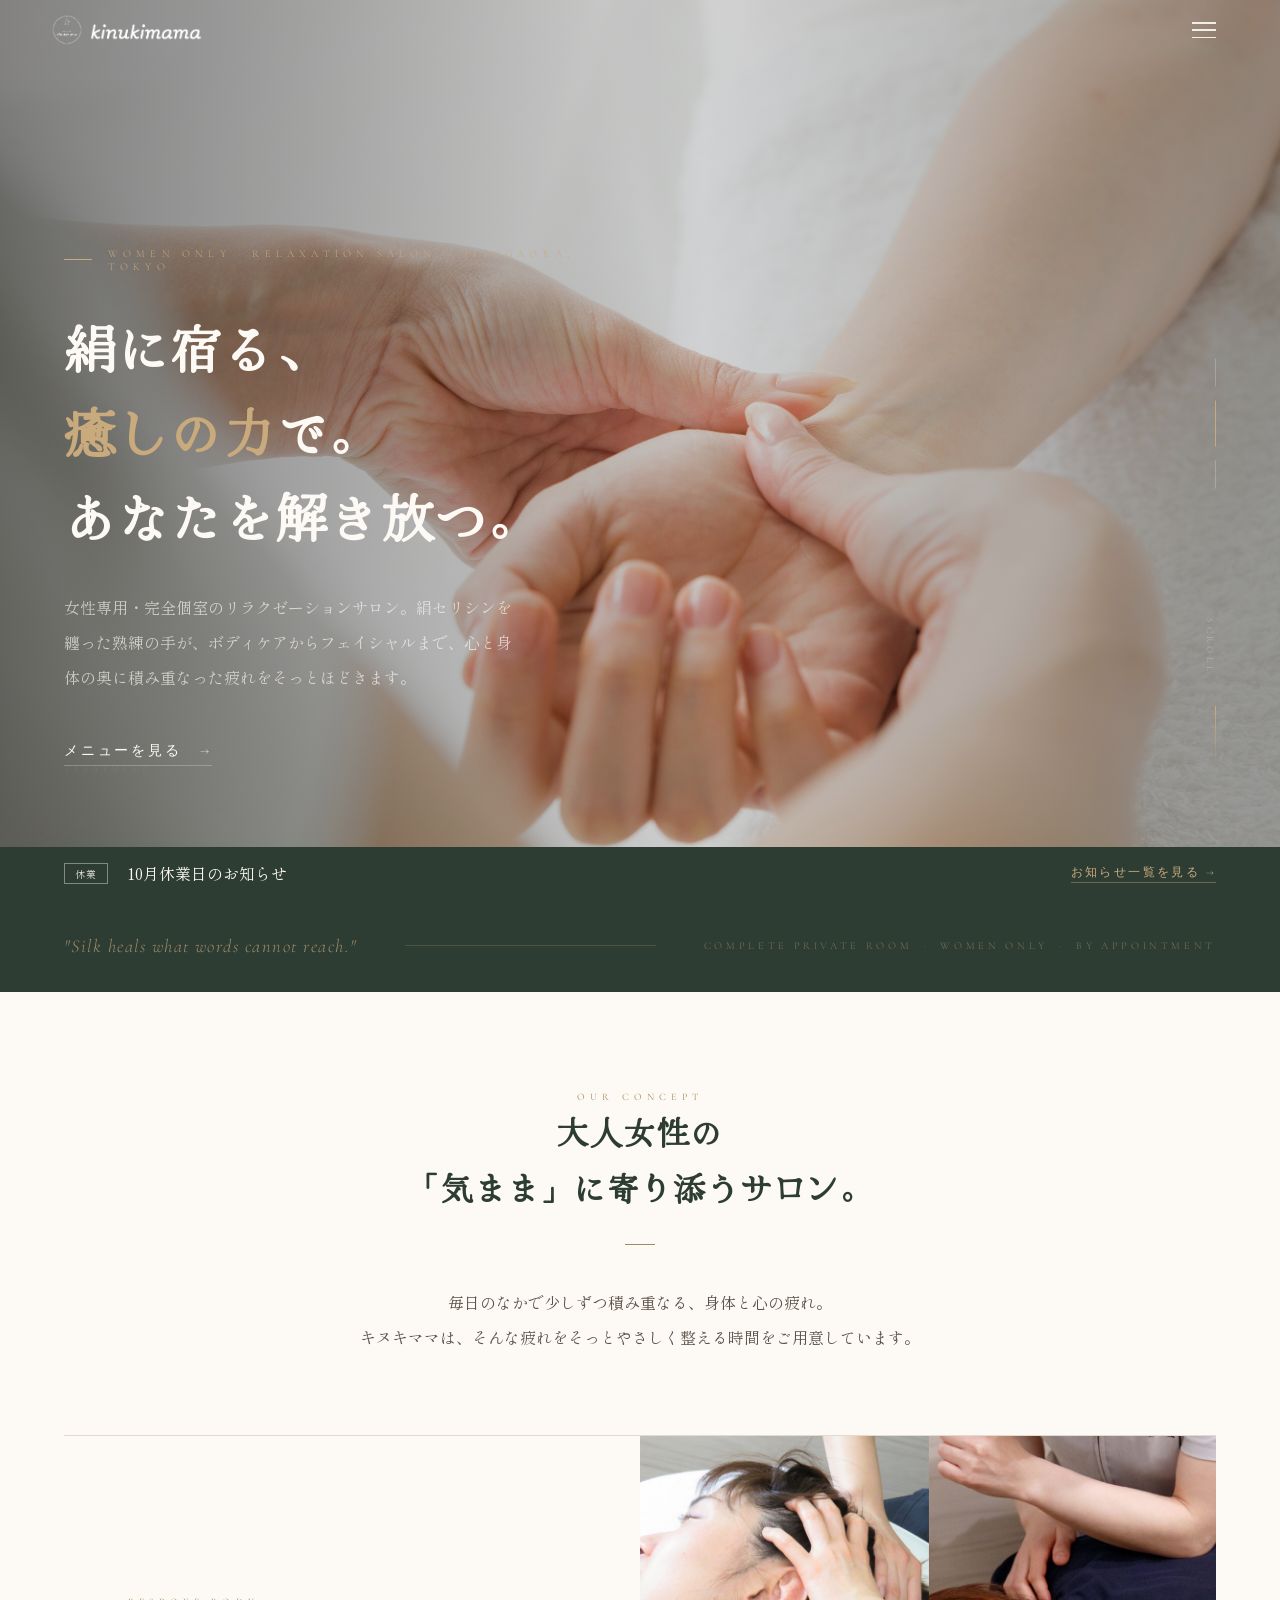
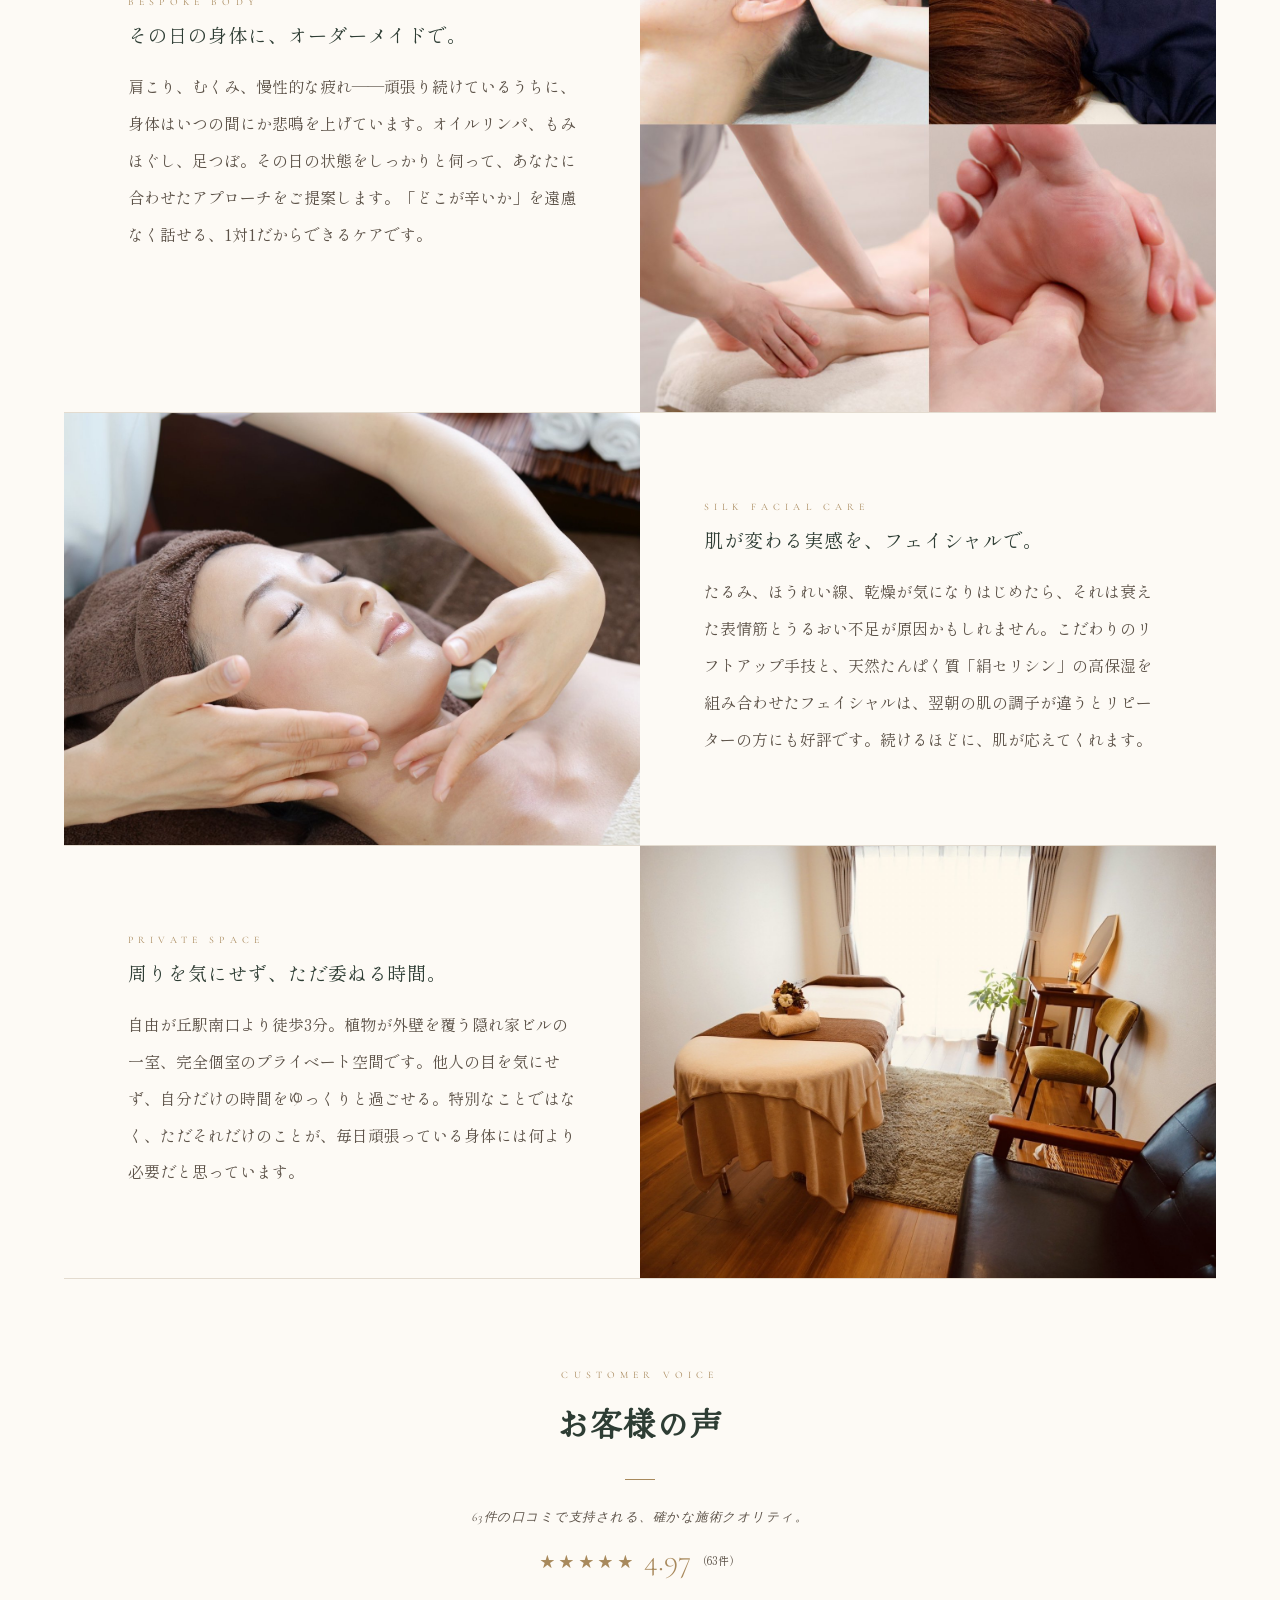
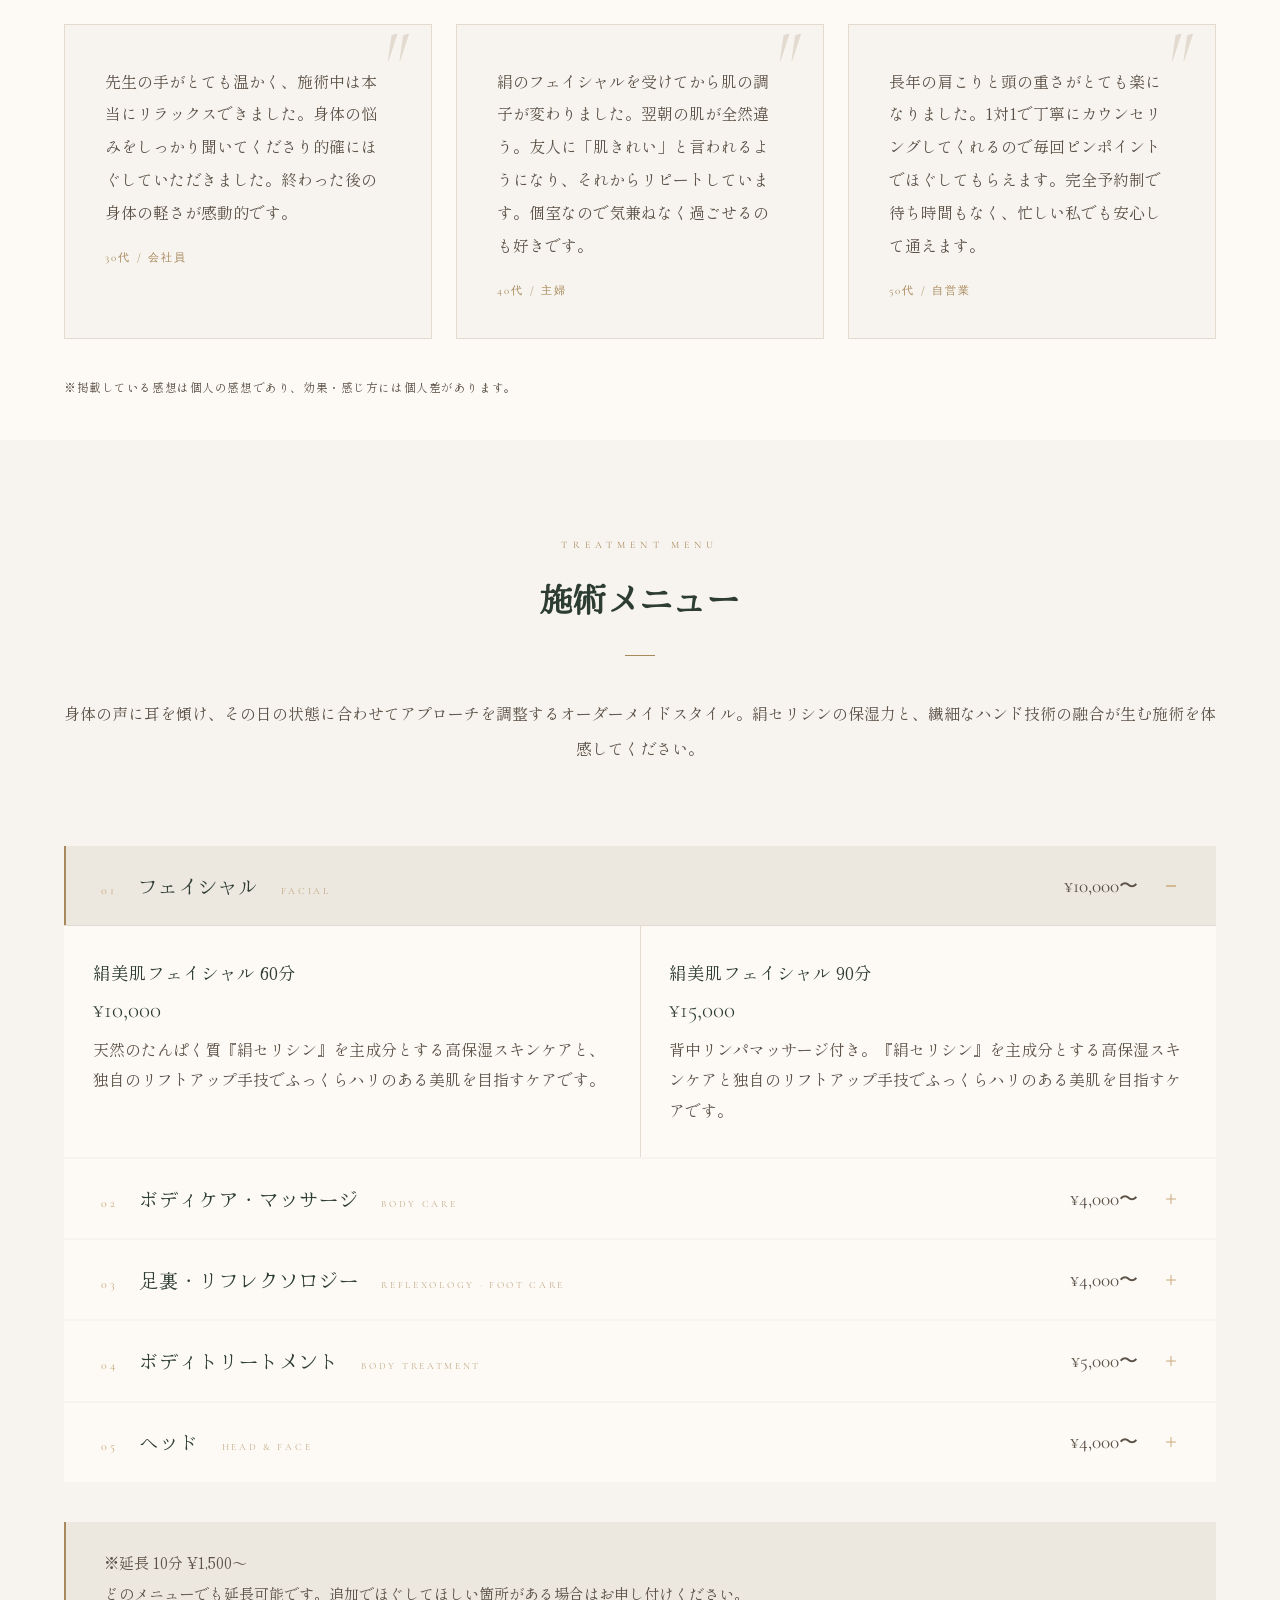
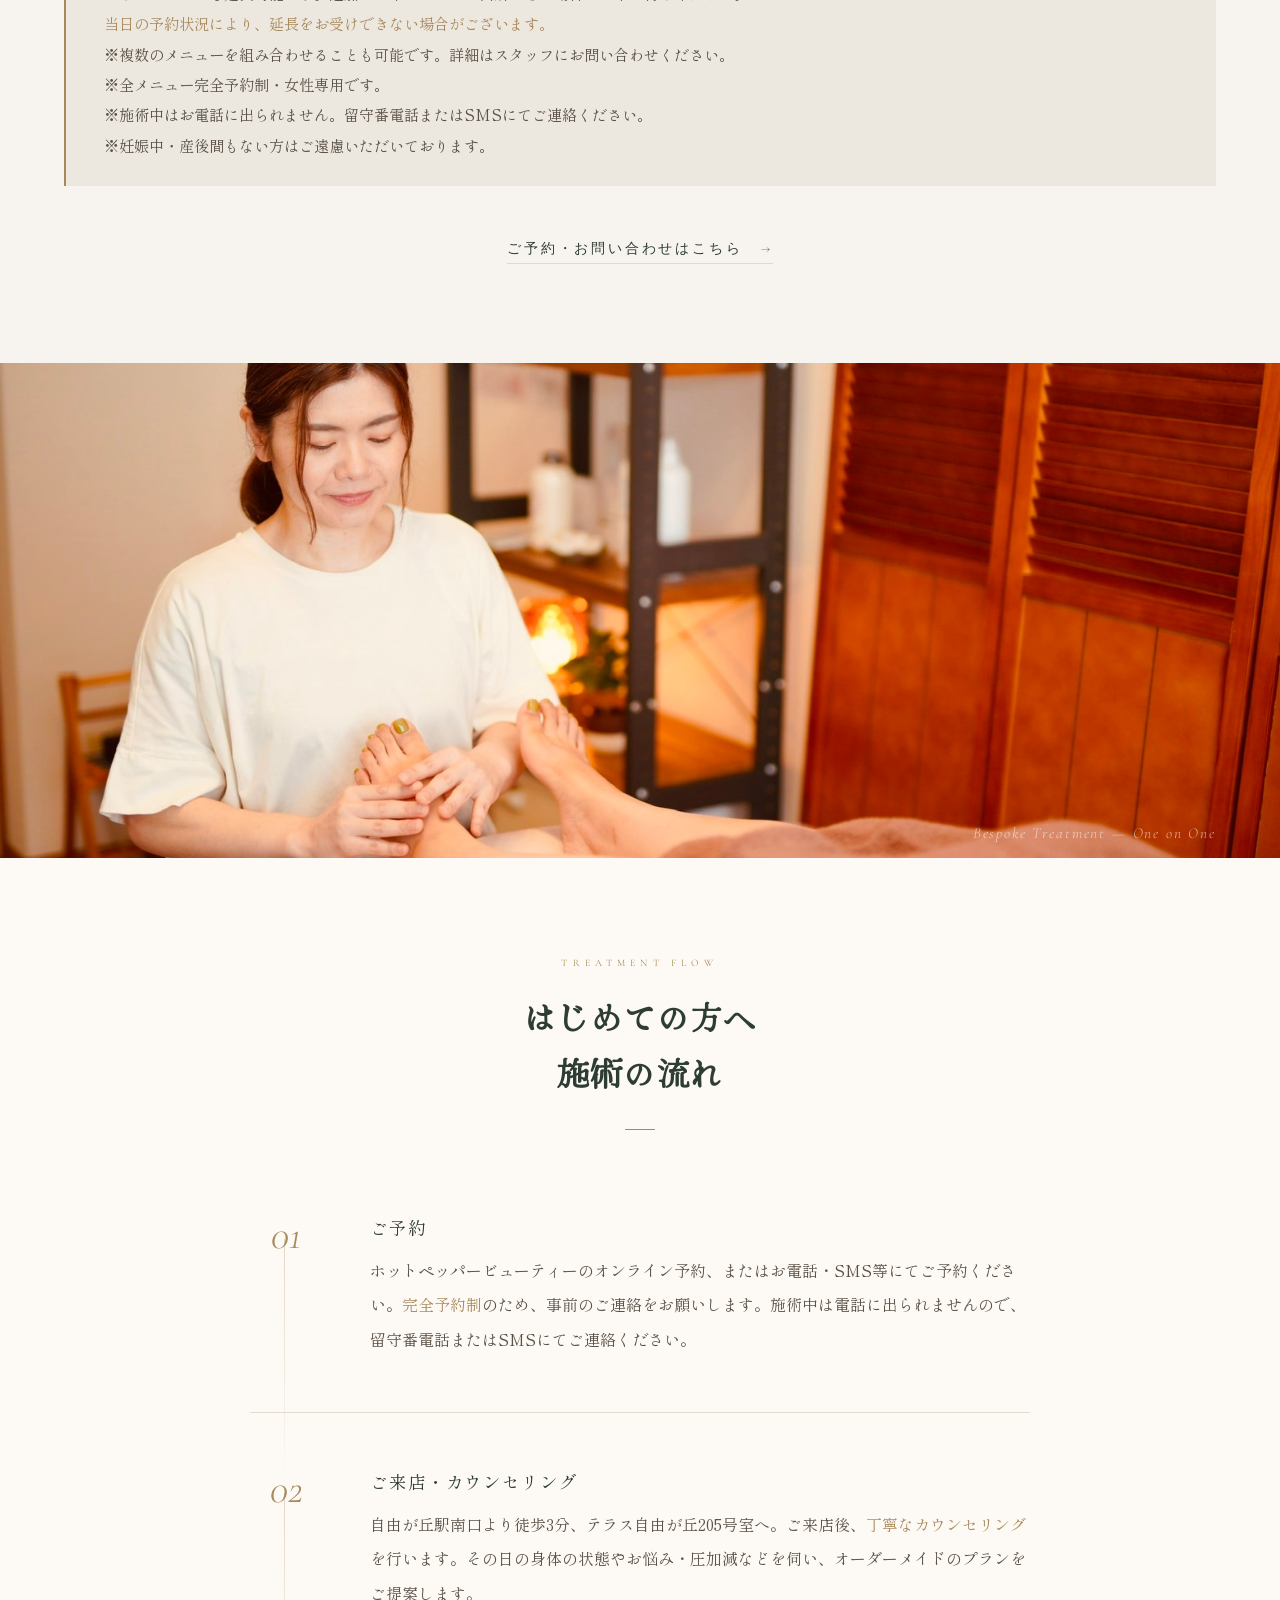
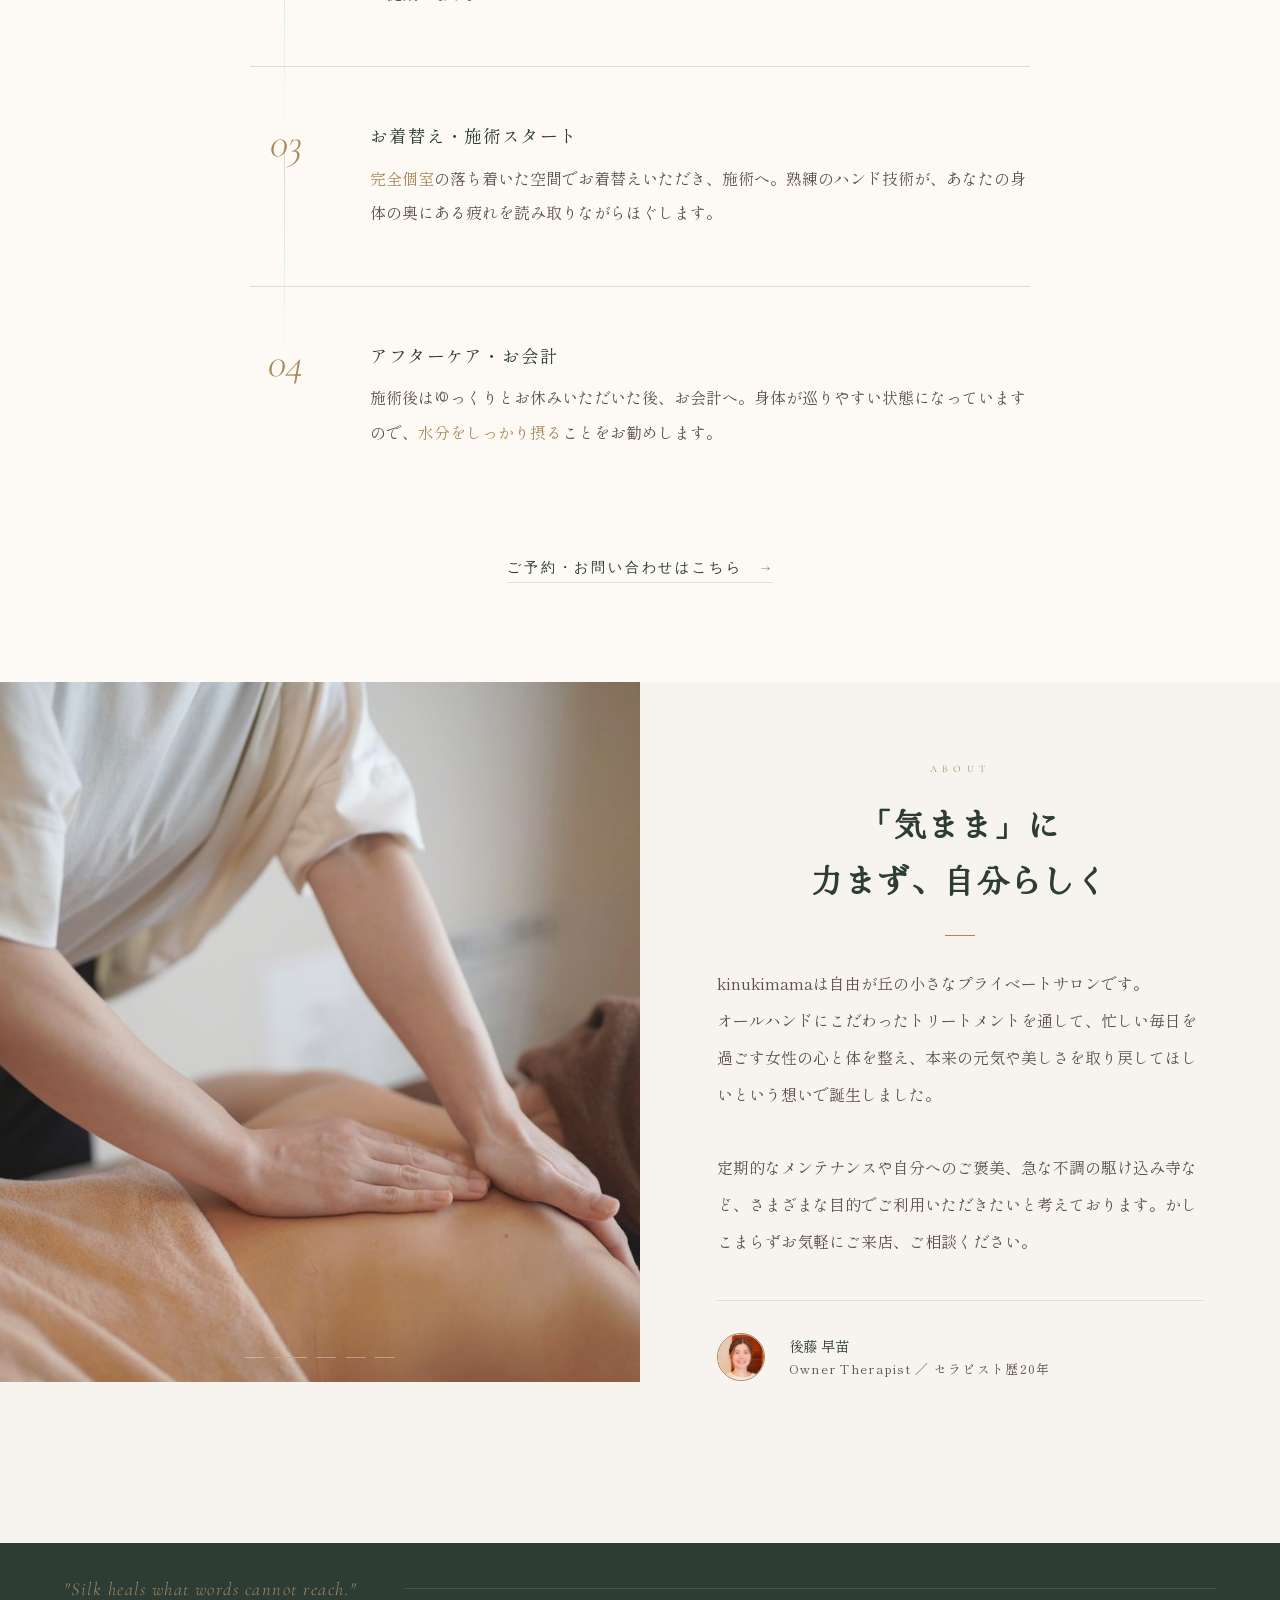
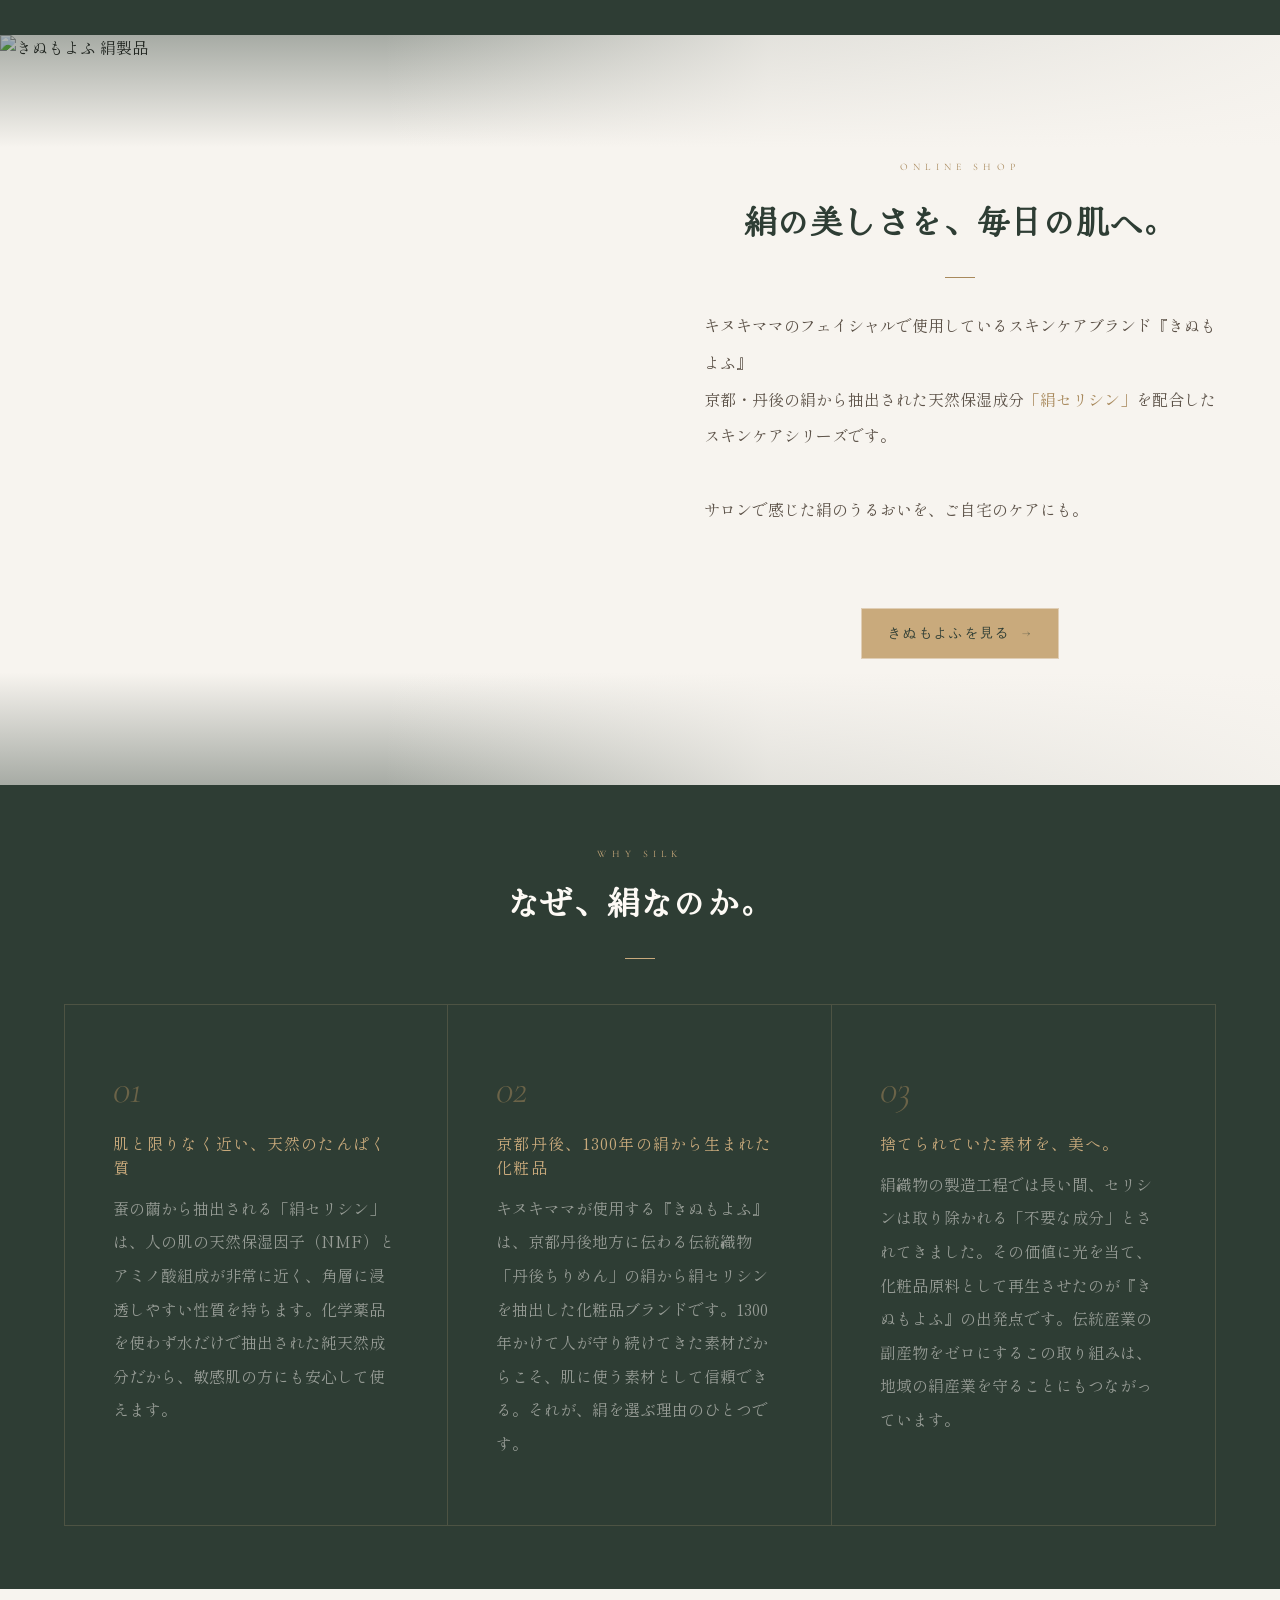
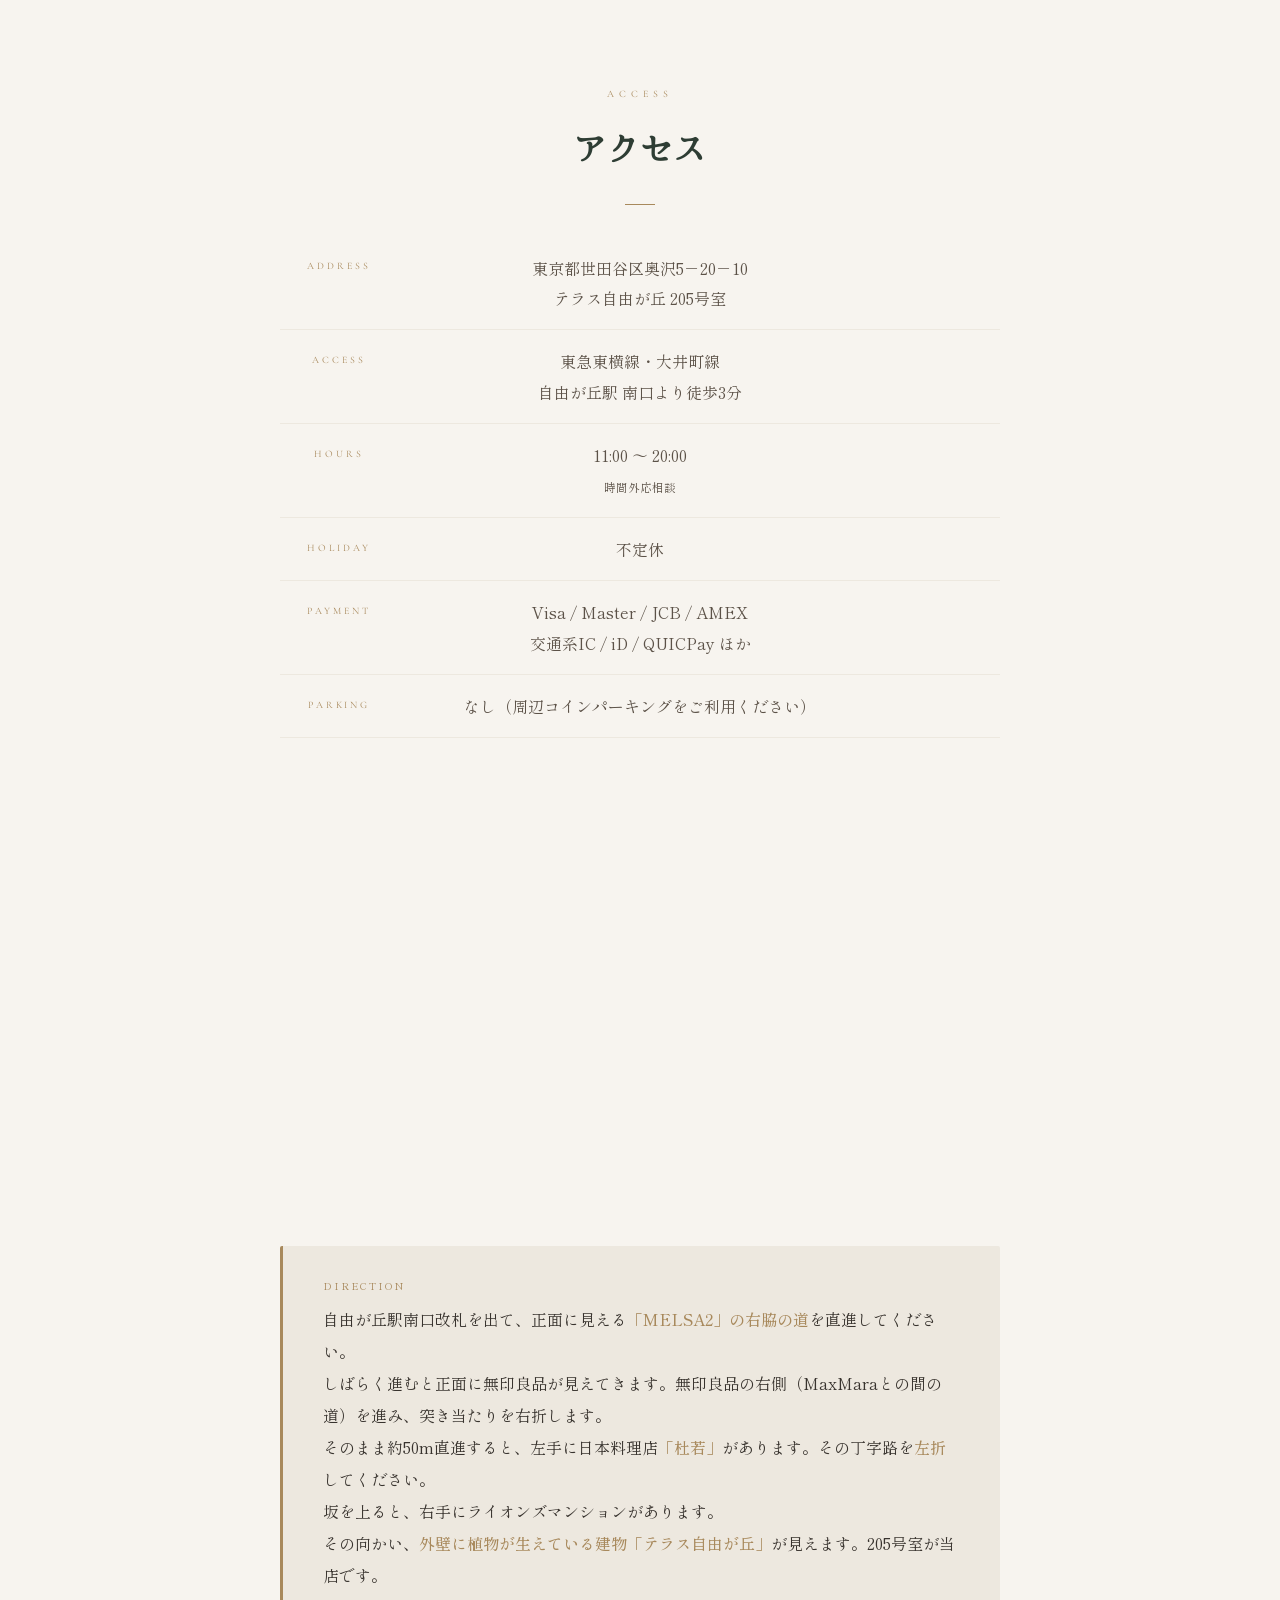
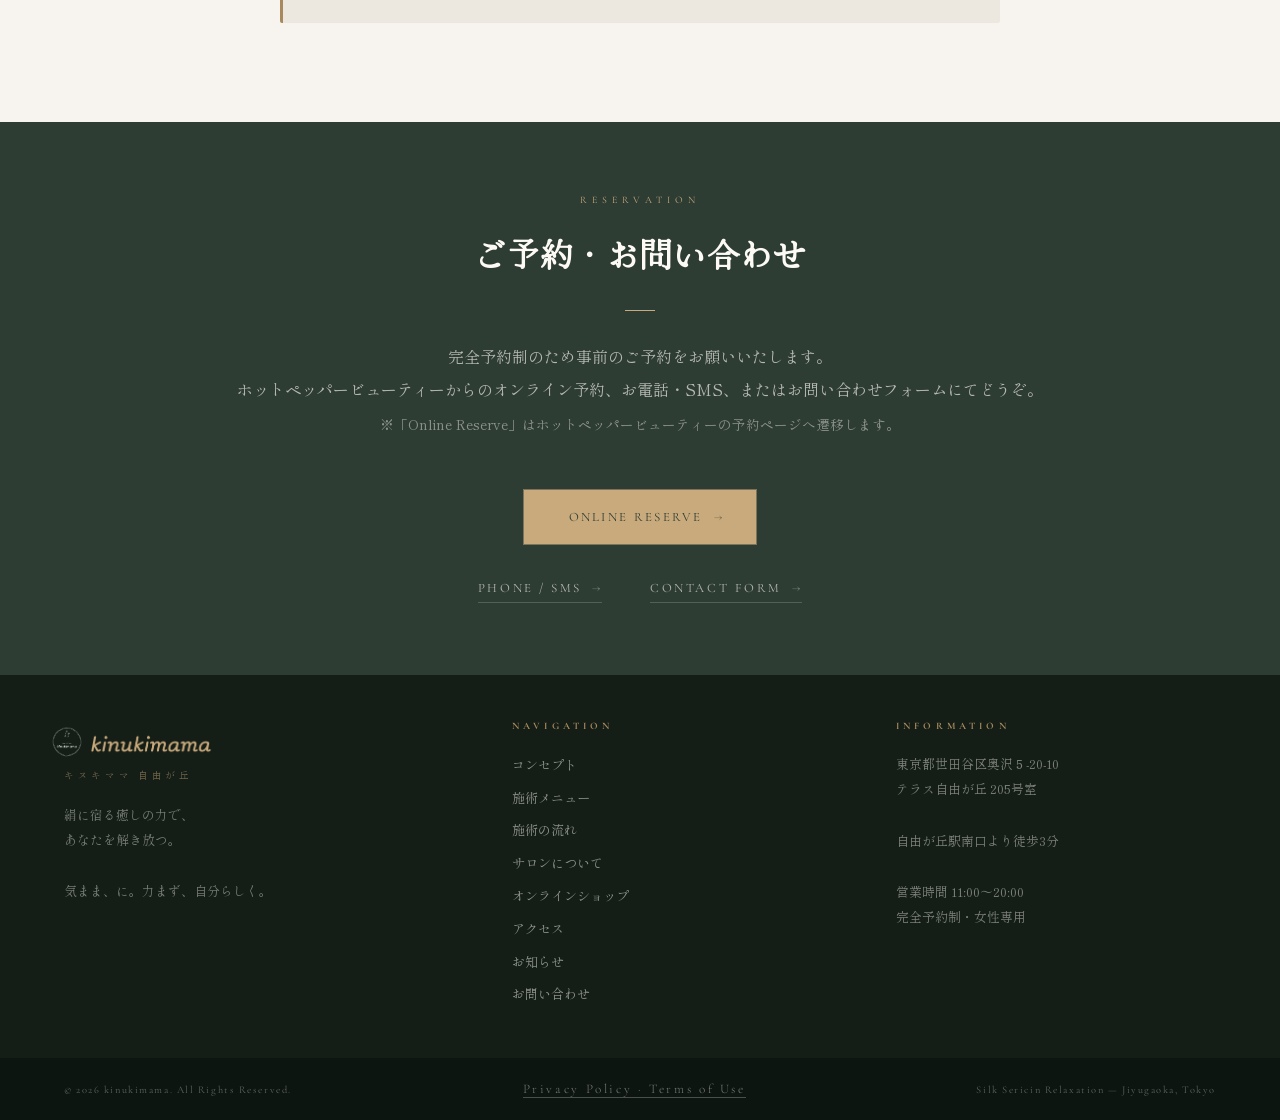
==== commit 44dce4e4: "地図を読み込み時に表示" ====
--- a/index.html
+++ b/index.html
@@ -581,13 +581,7 @@
       <tr><td>Parking</td><td>なし（周辺コインパーキングをご利用ください）</td></tr>
     </table>
     <div class="access-map reveal" style="transition-delay:0.2s">
-      <div class="map-facade" id="mapFacade">
-        <img src="images/img_map_thumb.png" alt="地図サムネイル" loading="lazy">
-        <div class="map-facade-overlay">
-          <span class="map-facade-btn">地図を表示する</span>
-        </div>
-      </div>
-      <div class="map-iframe-wrap" id="mapIframeWrap" style="display:none;">
+      <div class="map-iframe-wrap" id="mapIframeWrap">
         <iframe src="https://www.google.com/maps/embed?pb=!1m14!1m8!1m3!1d1436.6637860839494!2d139.66870138967133!3d35.605916911137705!3m2!1i1024!2i768!4f13.1!3m3!1m2!1s0x6018f546b15ebbcb%3A0xa88fff2a372843cd!2Za2ludWtpbWFtYe-8iOOCreODjOOCreODnuODnu-8iUJvZHkgJiBGYWNlIGNhcmUgc2Fsb24!5e0!3m2!1sja!2sjp!4v1773054557164!5m2!1sja!2sjp" width="600" height="450" style="border:0;" allowfullscreen="" loading="lazy" referrerpolicy="no-referrer-when-downgrade"></iframe>      </div>
     </div>
     <div class="access-directions reveal" style="transition-delay:0.3s">
--- a/style.css
+++ b/style.css
@@ -296,12 +296,6 @@
 .access-inner{max-width:720px;margin:0 auto;text-align:center;}
 .access-map{width:100%;margin-top:3rem;}
 .access-map iframe{width:100%;height:420px;display:block;border:none;filter:sepia(12%) saturate(80%);}
-.map-facade{position:relative;width:100%;height:420px;cursor:pointer;overflow:hidden;}
-.map-facade img{width:100%;height:100%;object-fit:cover;filter:sepia(12%) saturate(80%);transition:transform 0.4s ease;}
-.map-facade:hover img{transform:scale(1.02);}
-.map-facade-overlay{position:absolute;inset:0;background:rgba(46,61,52,0.35);display:flex;align-items:center;justify-content:center;transition:background 0.3s;}
-.map-facade:hover .map-facade-overlay{background:rgba(46,61,52,0.45);}
-.map-facade-btn{font-family:'Cormorant Garamond',serif;font-size:0.78rem;letter-spacing:0.18em;text-transform:uppercase;color:var(--white);border:1px solid rgba(253,250,245,0.6);padding:0.75rem 2rem;}
 .map-iframe-wrap{width:100%;height:420px;}
 .map-iframe-wrap iframe{width:100%;height:100%;display:block;border:none;filter:sepia(12%) saturate(80%);}
 .access-tbl{width:100%;border-collapse:collapse;margin:2rem auto 0;}
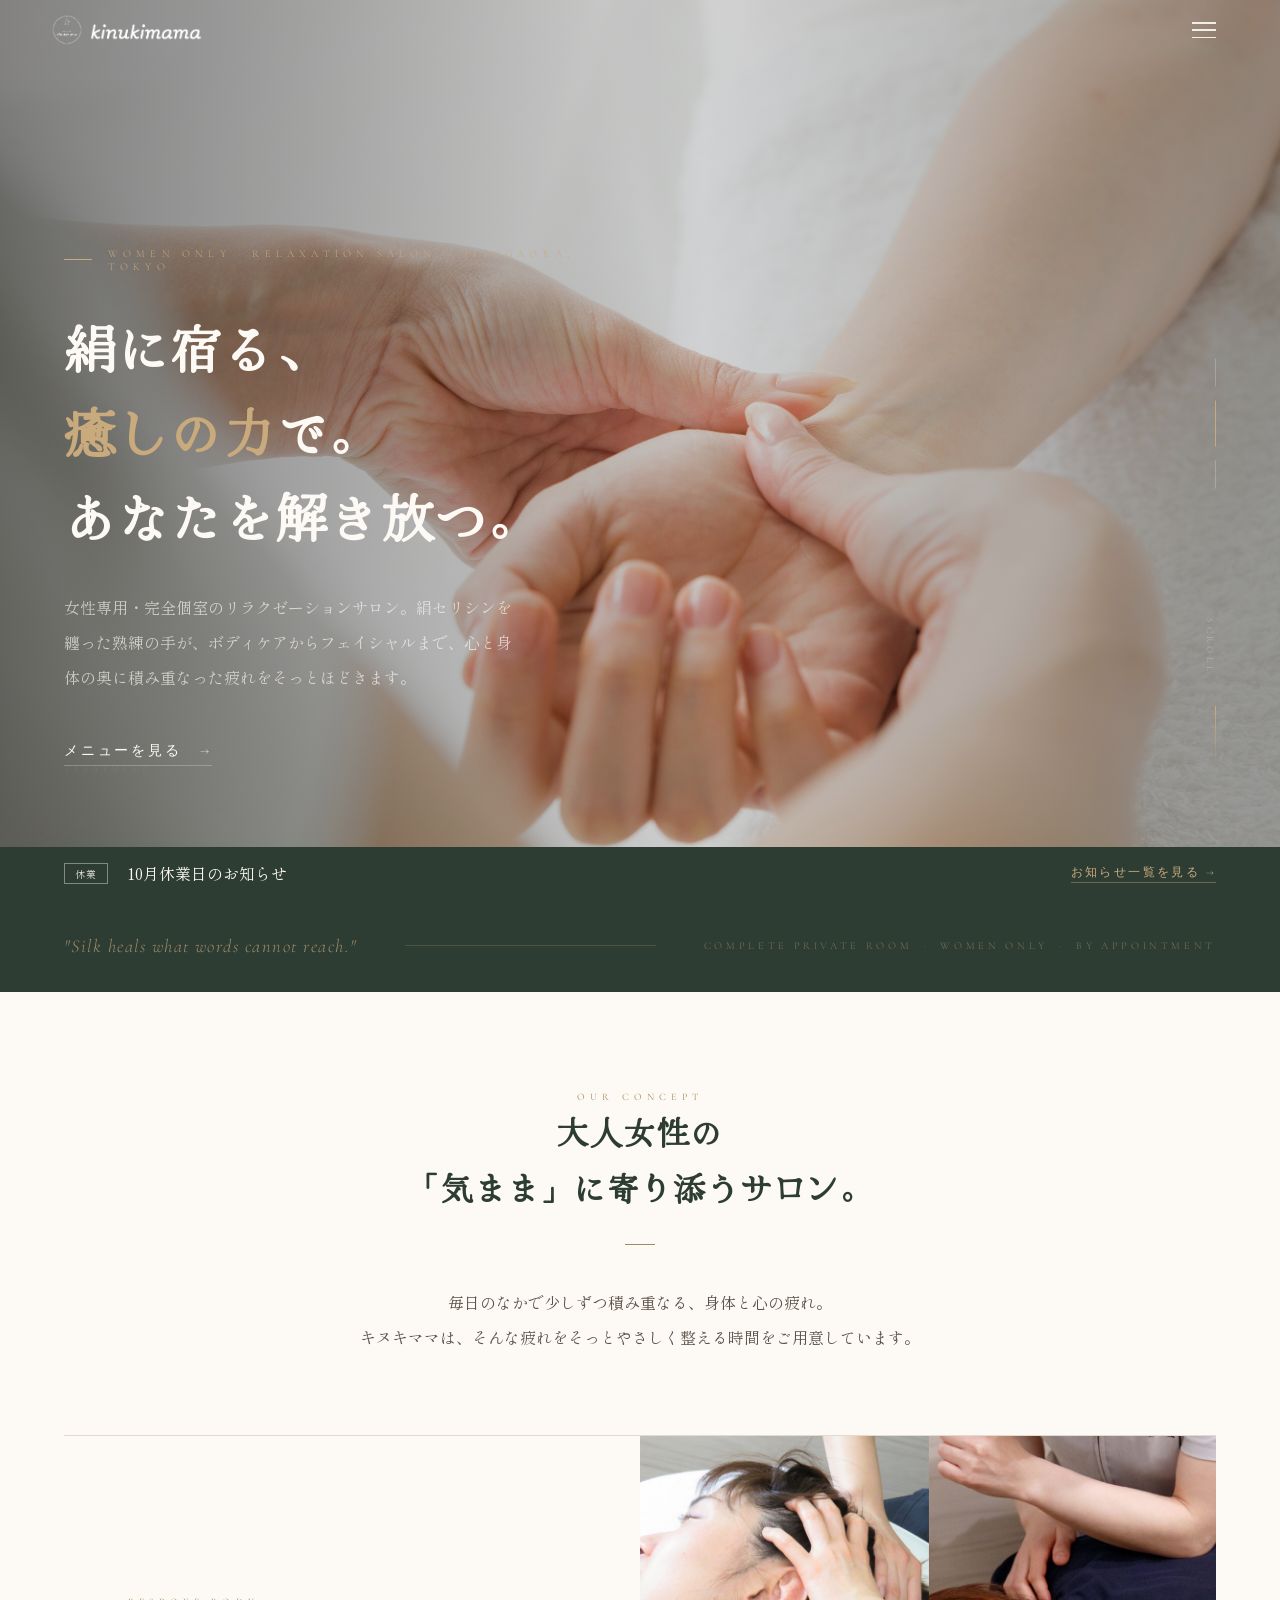
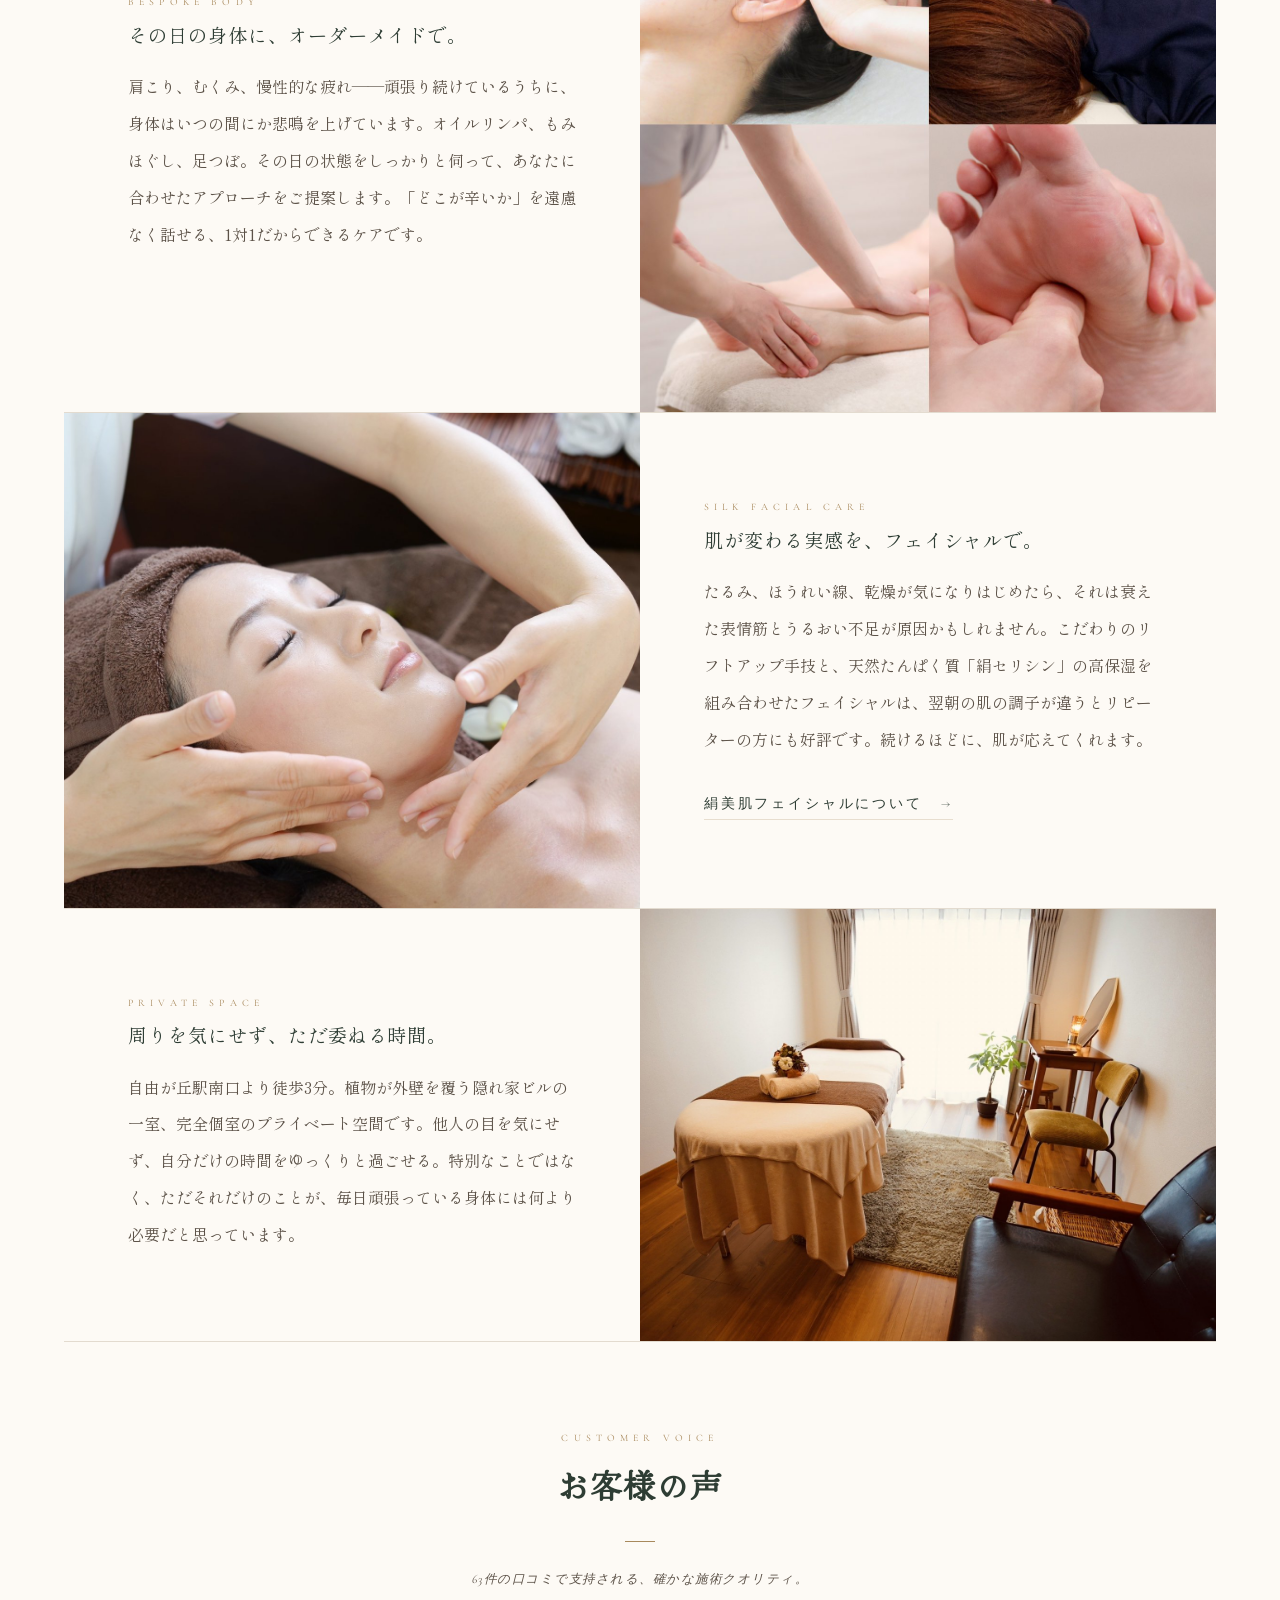
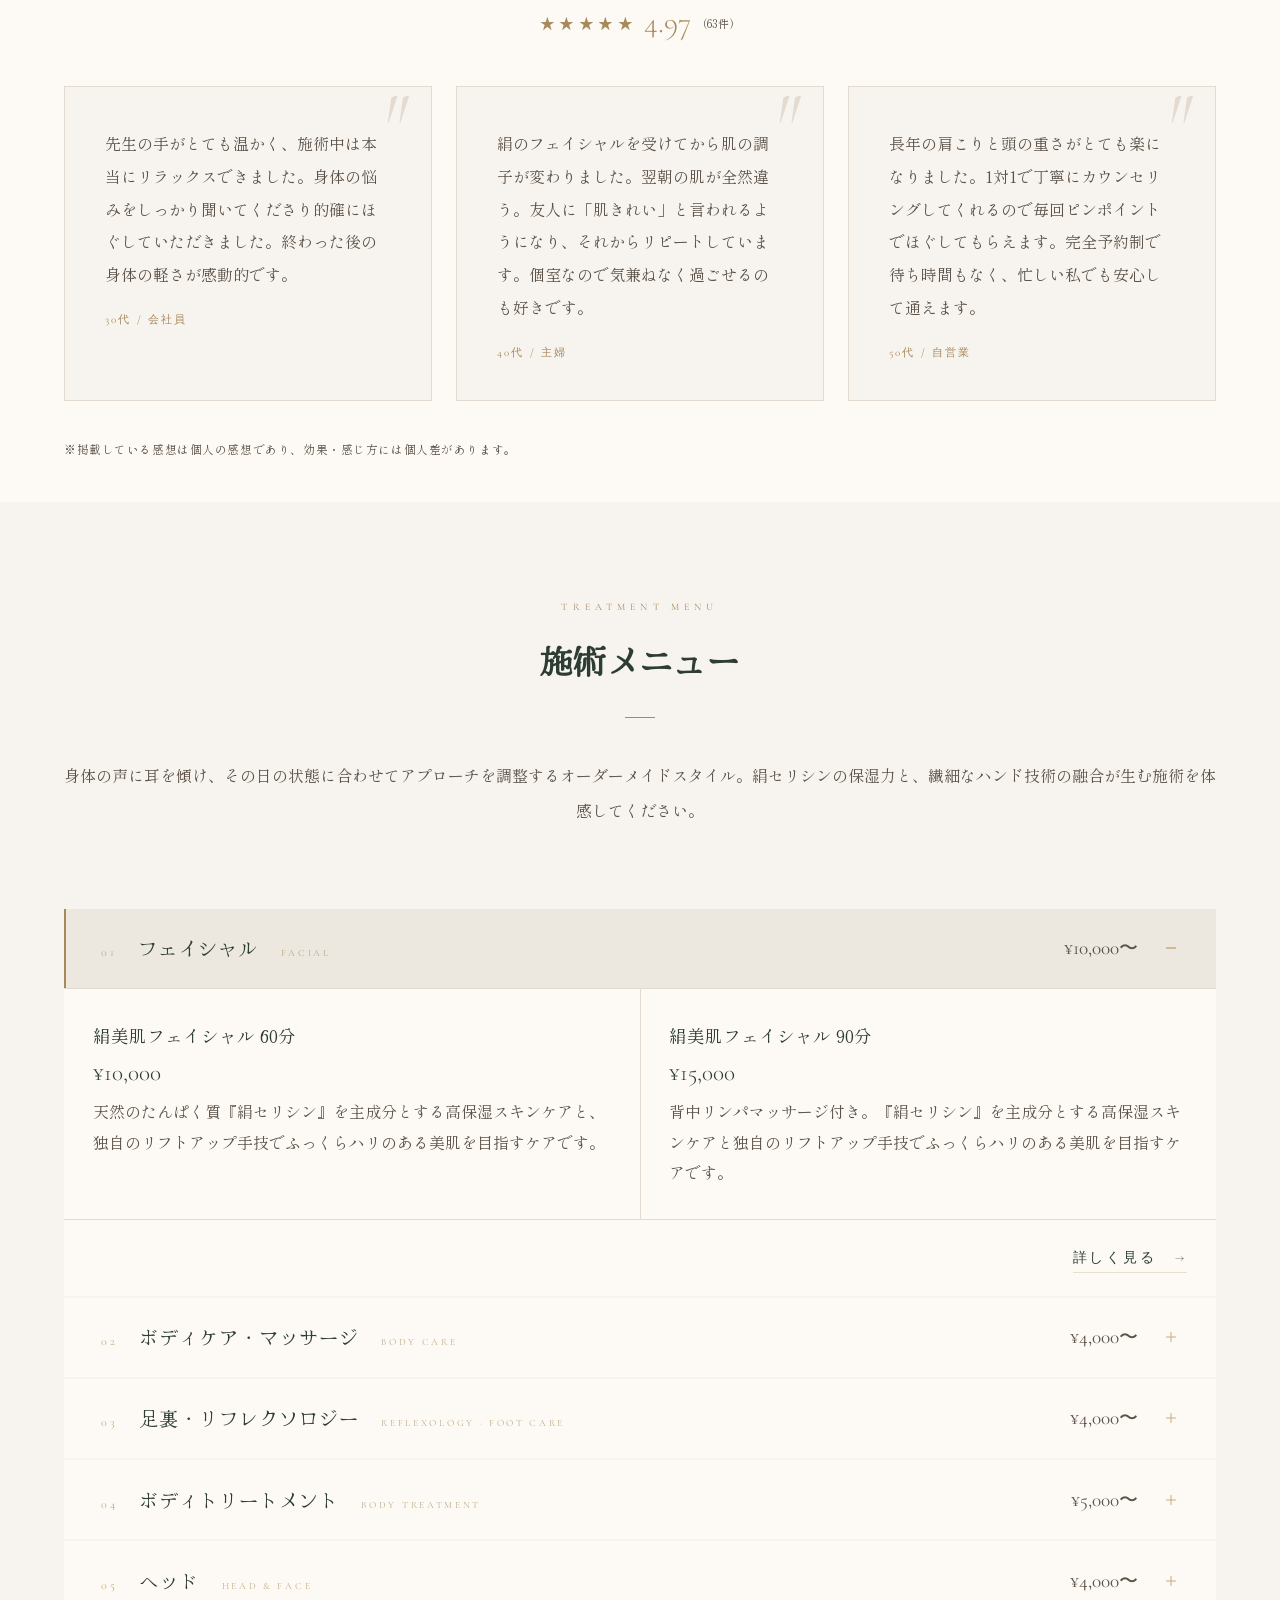
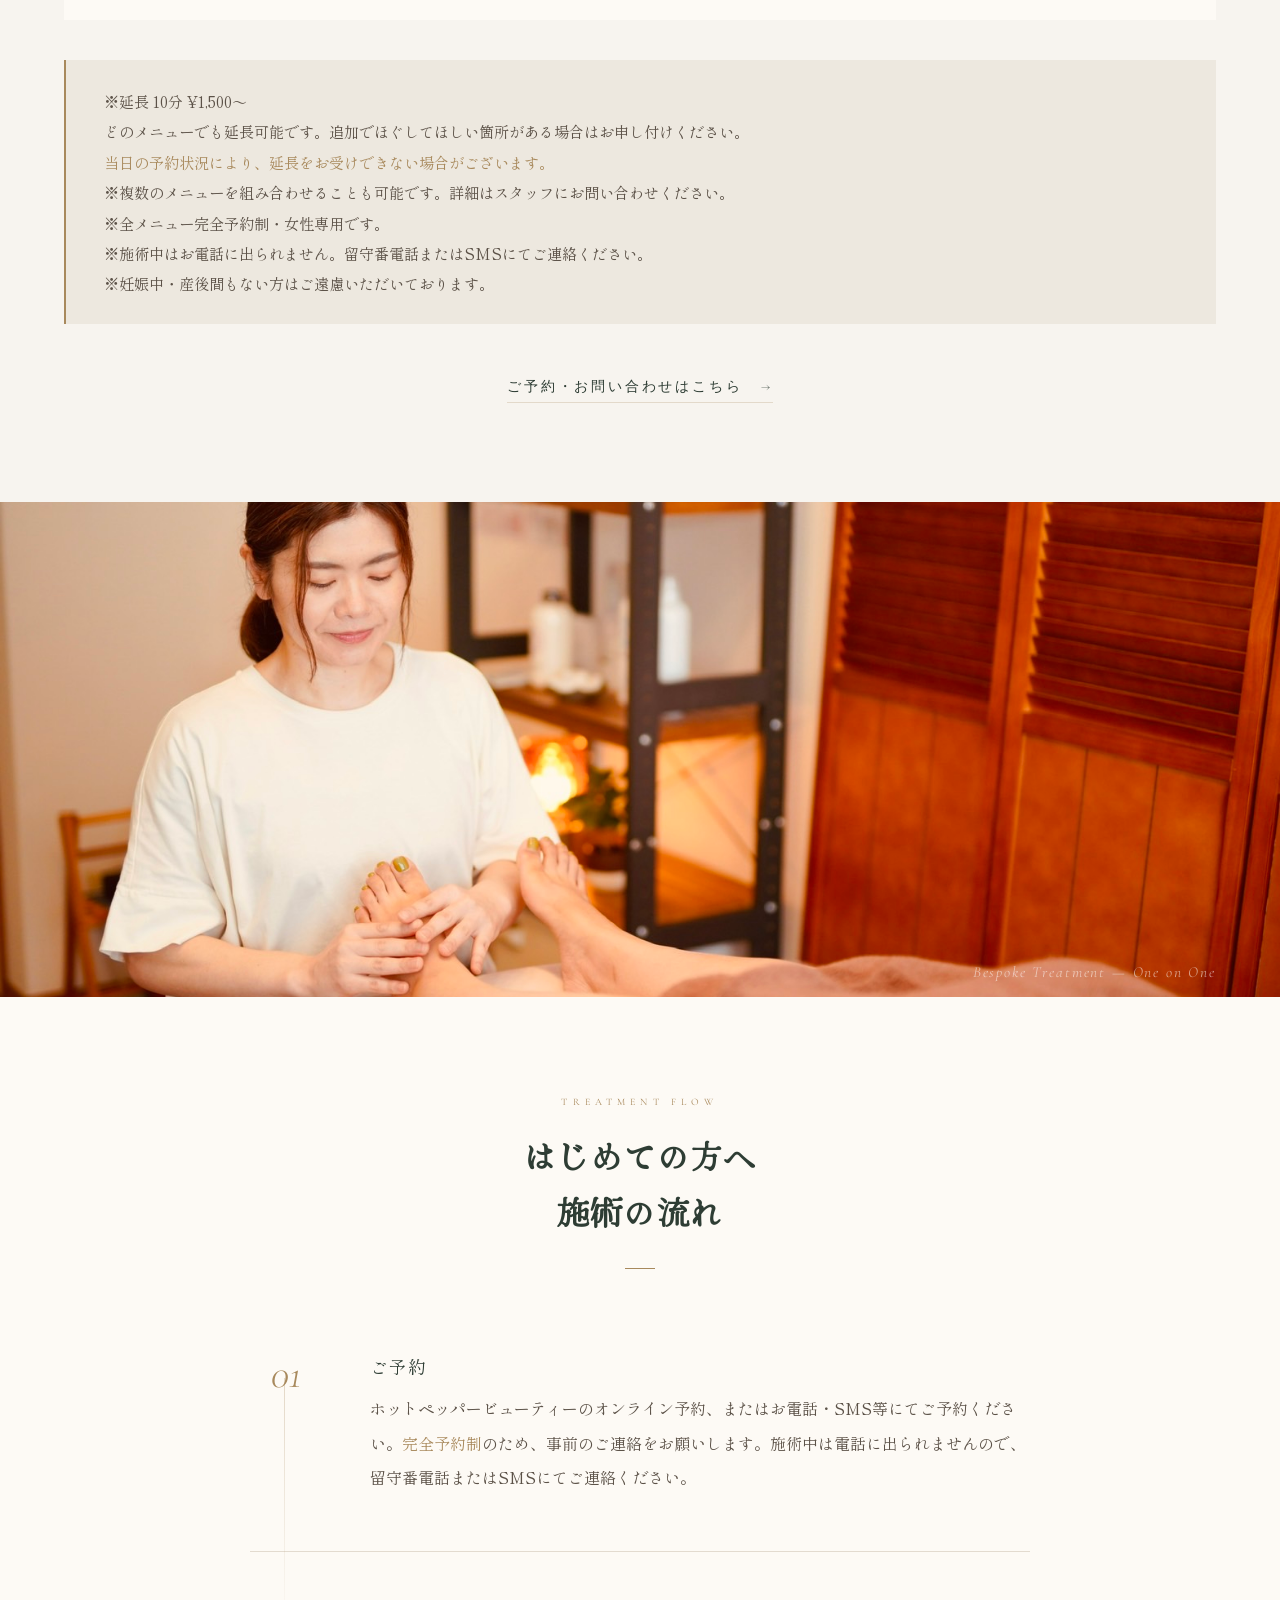
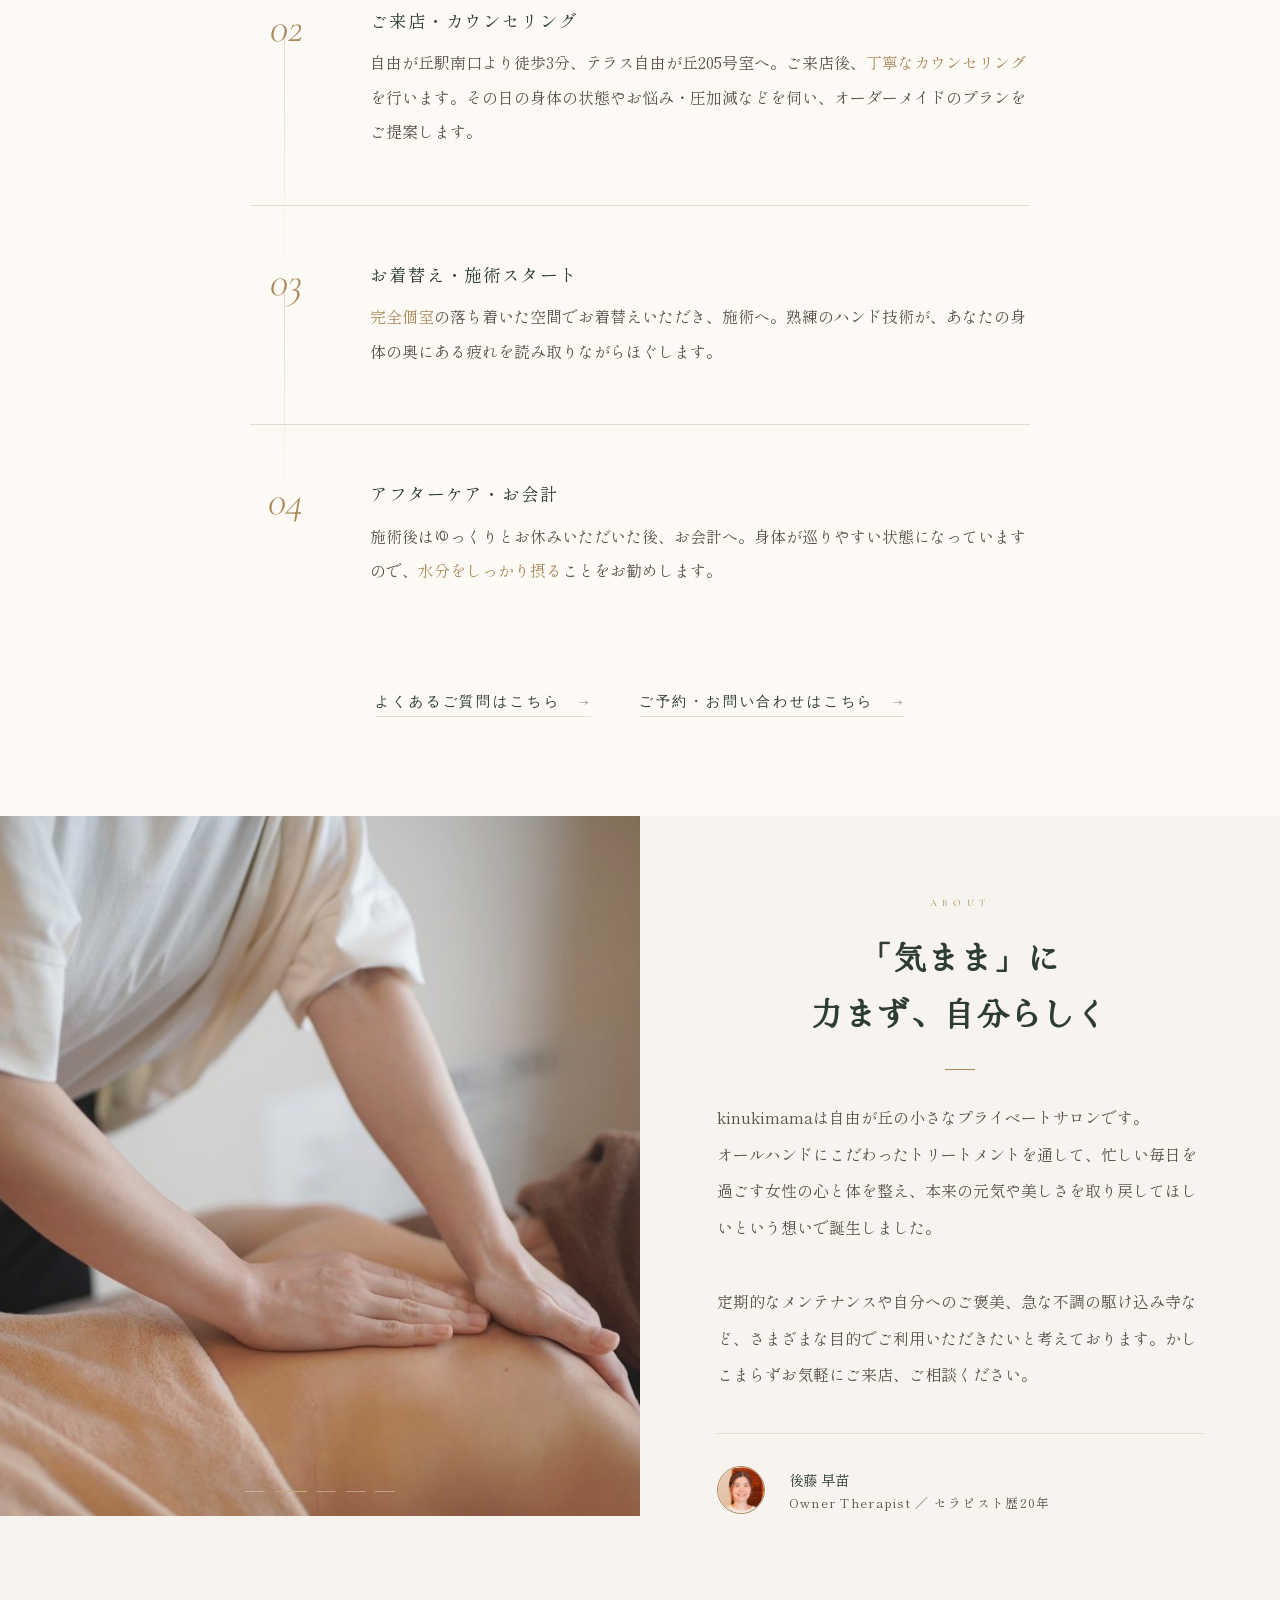
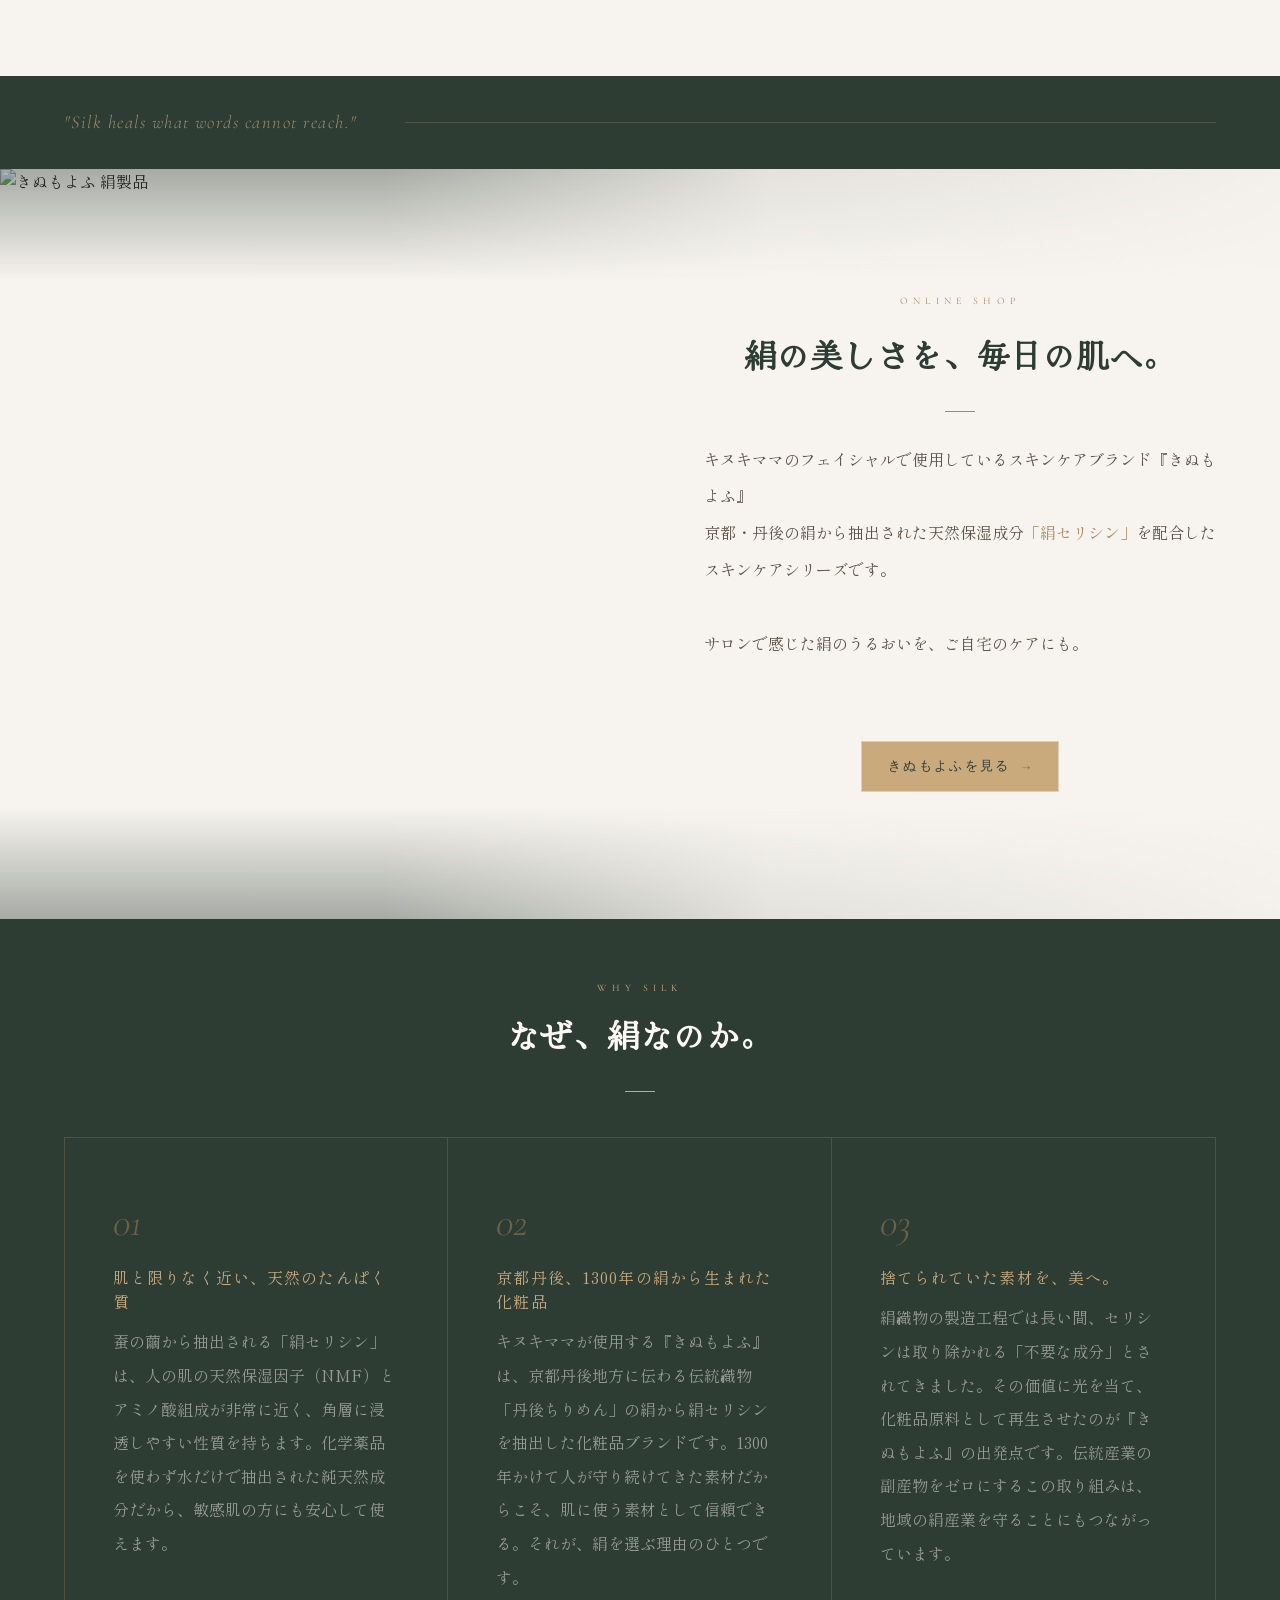
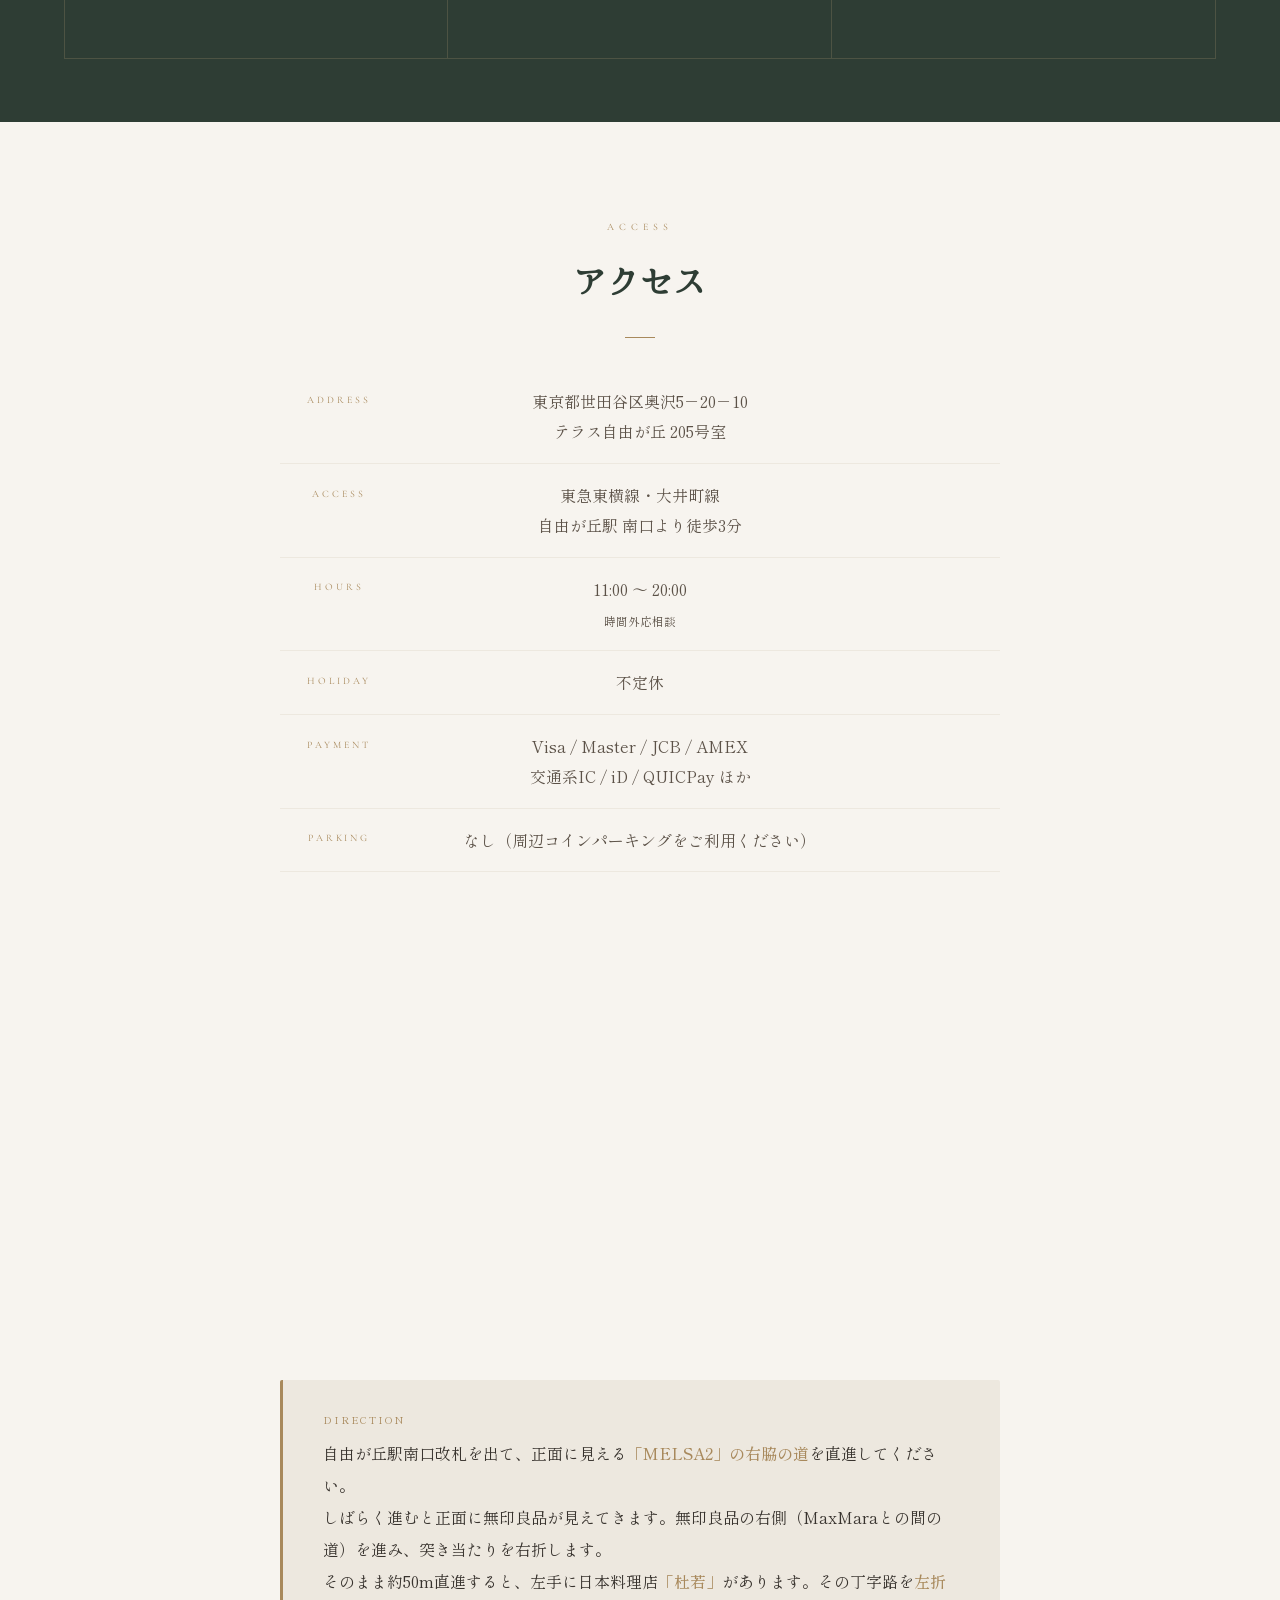
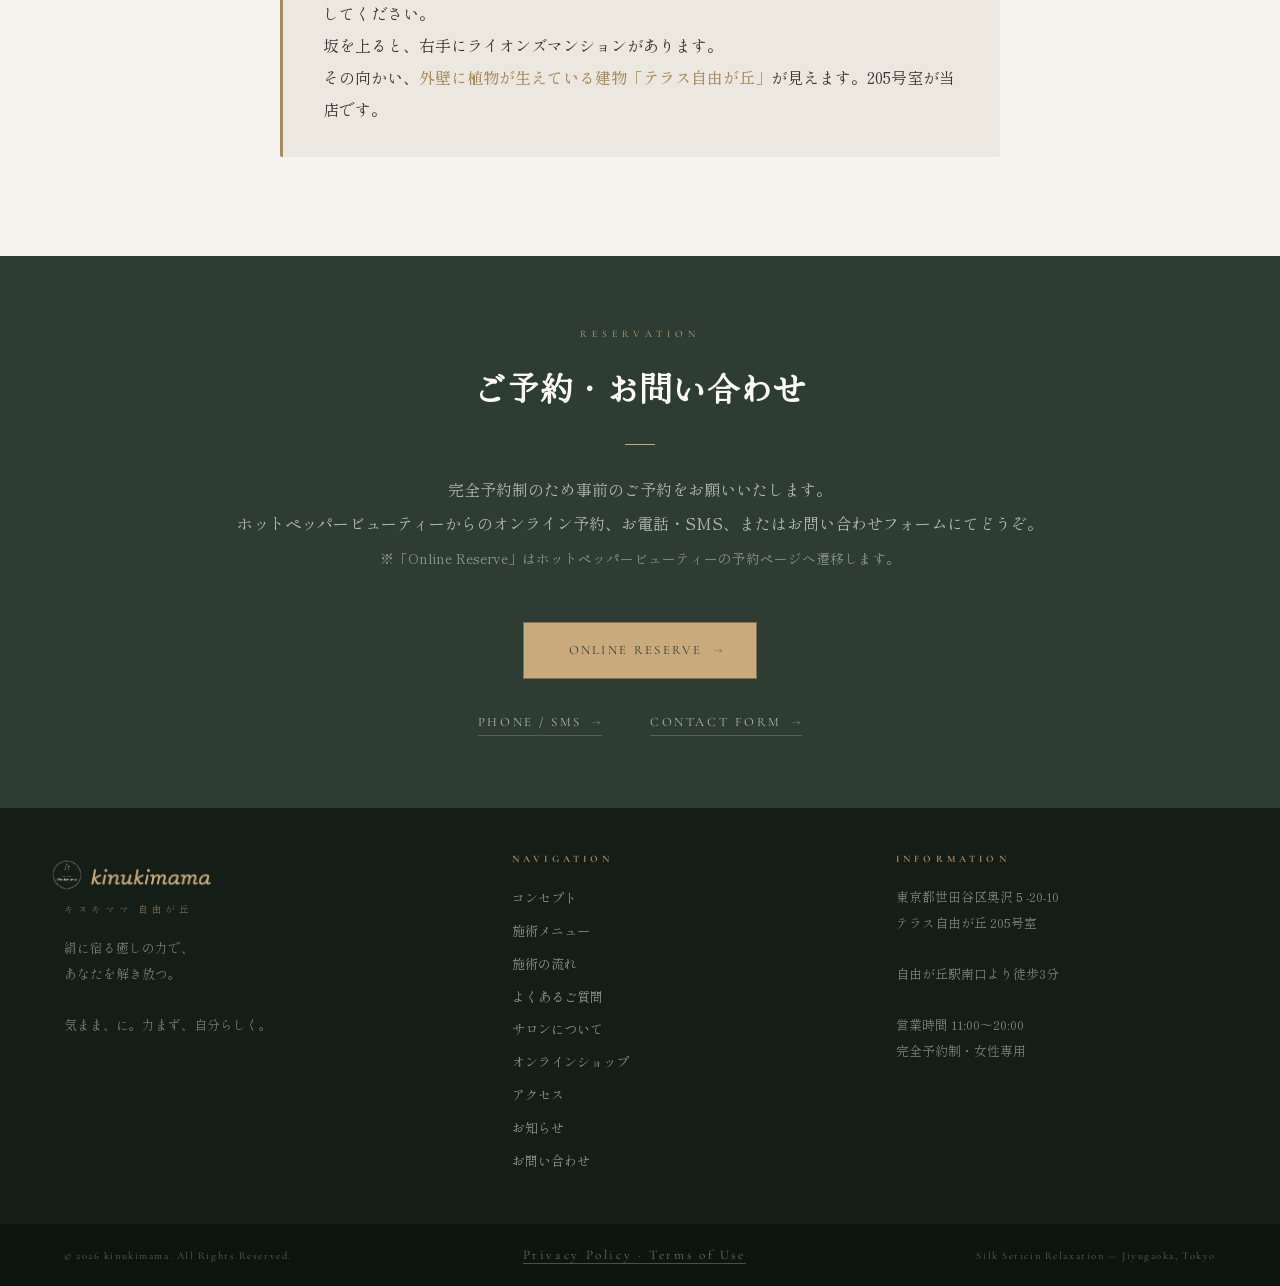
==== commit 22b18c2c: "施術詳細ページ（フェイシャル・ボディケア）とFAQページを追加 - facial.html / bodycare.html / faq.html を新規追加（オーナー確認済みの文章を反映） - 施術メ" ====
--- a/index.html
+++ b/index.html
@@ -98,6 +98,7 @@
     <li><a href="#concept"><span class="link-en">Concept</span><span class="link-ja">コンセプト</span></a></li>
     <li><a href="#menu"><span class="link-en">Menu</span><span class="link-ja">施術メニュー</span></a></li>
     <li><a href="#flow"><span class="link-en">Flow</span><span class="link-ja">施術の流れ</span></a></li>
+    <li><a href="faq.html"><span class="link-en">FAQ</span><span class="link-ja">よくあるご質問</span></a></li>
     <li><a href="#about"><span class="link-en">About</span><span class="link-ja">サロンについて</span></a></li>
     <li><a href="shop.html"><span class="link-en">Kinumoyou</span><span class="link-ja">きぬもよふ</span></a></li>
     <li><a href="#access"><span class="link-en">Access</span><span class="link-ja">アクセス</span></a></li>
@@ -191,6 +192,7 @@
         <span class="pb-num">Silk Facial Care</span>
         <div class="pb-title">肌が変わる実感を、フェイシャルで。</div>
         <p class="body-copy">たるみ、ほうれい線、乾燥が気になりはじめたら、それは衰えた表情筋とうるおい不足が原因かもしれません。こだわりのリフトアップ手技と、天然たんぱく質「絹セリシン」の高保湿を組み合わせたフェイシャルは、翌朝の肌の調子が違うとリピーターの方にも好評です。続けるほどに、肌が応えてくれます。</p>
+        <div class="menu-cta-wrap pb-link"><a href="facial.html" class="hero-link">絹美肌フェイシャルについて<span class="hero-link-arrow">&nbsp;→</span></a></div>
       </div>
       <div class="pb-img">
         <img src="images/img_jpg_002.jpg" alt="絹セリシンを使ったフェイシャル施術" loading="lazy">
@@ -277,6 +279,7 @@
               <p class="ac-card-desc">背中リンパマッサージ付き。『絹セリシン』を主成分とする高保湿スキンケアと独自のリフトアップ手技でふっくらハリのある美肌を目指すケアです。</p>
             </div>
           </div>
+          <div class="menu-cta-wrap ac-more"><a href="facial.html" class="hero-link">詳しく見る<span class="hero-link-arrow">&nbsp;→</span></a></div>
         </div>
       </div>
     </div>
@@ -313,6 +316,7 @@
               <p class="ac-card-desc">じっくり圧で全身＋気になる部位は重点的にほぐし、強張った筋肉の緊張をゆるめます。</p>
             </div>
           </div>
+          <div class="menu-cta-wrap ac-more"><a href="bodycare.html" class="hero-link">詳しく見る<span class="hero-link-arrow">&nbsp;→</span></a></div>
         </div>
       </div>
     </div>
@@ -354,6 +358,7 @@
               <p class="ac-card-desc">足裏の硬くなった角質を除去して柔らかい肌に整えます。ガサガサかかとやヒールだこが気になる方におすすめ。</p>
             </div>
           </div>
+          <div class="menu-cta-wrap ac-more"><a href="bodycare.html" class="hero-link">詳しく見る<span class="hero-link-arrow">&nbsp;→</span></a></div>
         </div>
       </div>
     </div>
@@ -390,6 +395,7 @@
               <p class="ac-card-desc">流れるようなストロークと心地よい刺激で全身のリンパの流れを促進します。心も身体もすっきりリラックス。</p>
             </div>
           </div>
+          <div class="menu-cta-wrap ac-more"><a href="bodycare.html" class="hero-link">詳しく見る<span class="hero-link-arrow">&nbsp;→</span></a></div>
         </div>
       </div>
     </div>
@@ -422,6 +428,7 @@
               <span class="ac-card-note">※こちらは他のメニューへの追加のみ可能です。</span>
             </div>
           </div>
+          <div class="menu-cta-wrap ac-more"><a href="bodycare.html" class="hero-link">詳しく見る<span class="hero-link-arrow">&nbsp;→</span></a></div>
         </div>
       </div>
     </div>
@@ -478,7 +485,8 @@
         </div>
       </div>
     </div>
-  <div class="menu-cta-wrap">
+  <div class="menu-cta-wrap cta-pair">
+  <a href="faq.html" class="hero-link">よくあるご質問はこちら<span class="hero-link-arrow">&nbsp;→</span></a>
   <a href="#contact" class="hero-link">ご予約・お問い合わせはこちら<span class="hero-link-arrow">&nbsp;→</span></a>
   </div>
   </div>
@@ -630,6 +638,7 @@
       <li><a href="#concept">コンセプト</a></li>
       <li><a href="#menu">施術メニュー</a></li>
       <li><a href="#flow">施術の流れ</a></li>
+      <li><a href="faq.html">よくあるご質問</a></li>
       <li><a href="#about">サロンについて</a></li>
       <li><a href="#shop">オンラインショップ</a></li>
       <li><a href="#access">アクセス</a></li>
--- a/style.css
+++ b/style.css
@@ -76,6 +76,11 @@
 @keyframes arrow-loop-cta{0%{transform:translateX(0);opacity:1;}40%{transform:translateX(110%);opacity:0;}41%{transform:translateX(-110%);opacity:0;}100%{transform:translateX(0);opacity:1;}}
 .drawer-overlay{display:block;position:fixed;inset:0;background:rgba(0,0,0,0.35);z-index:245;opacity:0;pointer-events:none;transition:opacity 0.38s;}
 .drawer-overlay.open{opacity:1;pointer-events:auto;}
+@media(max-height:700px){
+  .drawer-links{margin-top:1.2rem;margin-bottom:1rem;}
+  .drawer-links a{padding:0.6rem 0.2rem;}
+  .nav-drawer{padding-bottom:1.5rem;}
+}
 
 /* ── HERO ── */
 .hero{height:100vh;min-height:700px;position:relative;overflow:hidden;}
@@ -195,6 +200,12 @@
 .menu-cta-wrap .hero-link::before{background:rgba(168,137,92,0.25);}
 .menu-cta-wrap .hero-link::after{background:var(--gold);}
 .menu-cta-wrap .hero-link:hover{color:var(--gold);}
+.ac-more{margin-top:0;padding:1.4rem 1.8rem;text-align:right;border-top:1px solid var(--bg-deep);}
+.pb-link{margin-top:2rem;text-align:left;}
+.cta-pair{display:flex;justify-content:center;flex-wrap:wrap;gap:1.6rem 3rem;}
+@media(max-width:767px){
+  .ac-more{padding:1.2rem 1rem;text-align:center;}
+}
 
 /* ── FULL-BLEED IMAGE BREAK ── */
 .img-break{height:55vmin;overflow:hidden;position:relative;}
@@ -431,6 +442,9 @@
 .page-hero--contact::before{content:'Contact';}
 .page-hero--thanks::before{content:'Thanks';}
 .page-hero--404::before{content:'404';}
+.page-hero--facial::before{content:'Facial';}
+.page-hero--bodycare::before{content:'Body Care';}
+.page-hero--faq::before{content:'FAQ';}
 .ph-eyebrow{display:flex;align-items:center;gap:1rem;margin-bottom:1.8rem;}
 .ph-line{width:28px;height:1px;background:var(--gold-lt);}
 .ph-eyebrow span{font-family:'Cormorant Garamond',serif;font-size:0.65rem;letter-spacing:0.5em;text-transform:uppercase;color:var(--gold-lt);font-weight:300;}
